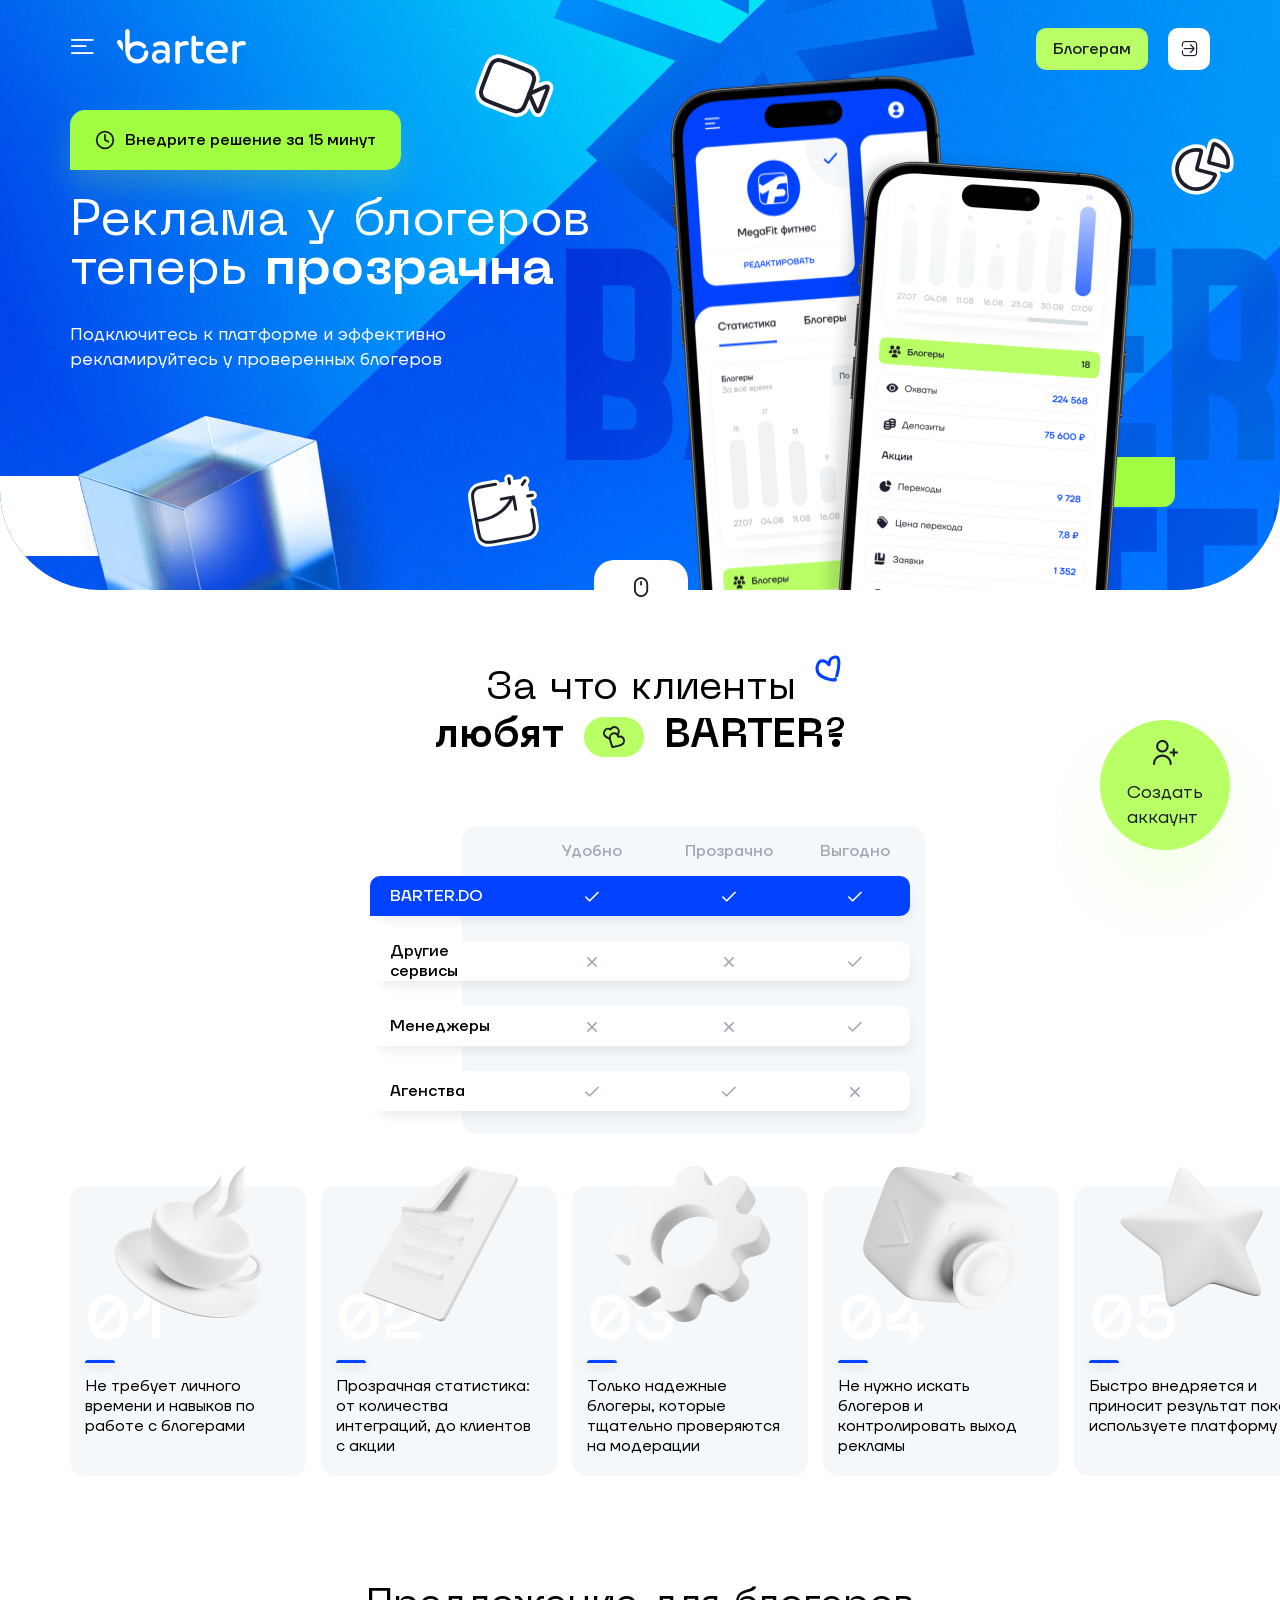
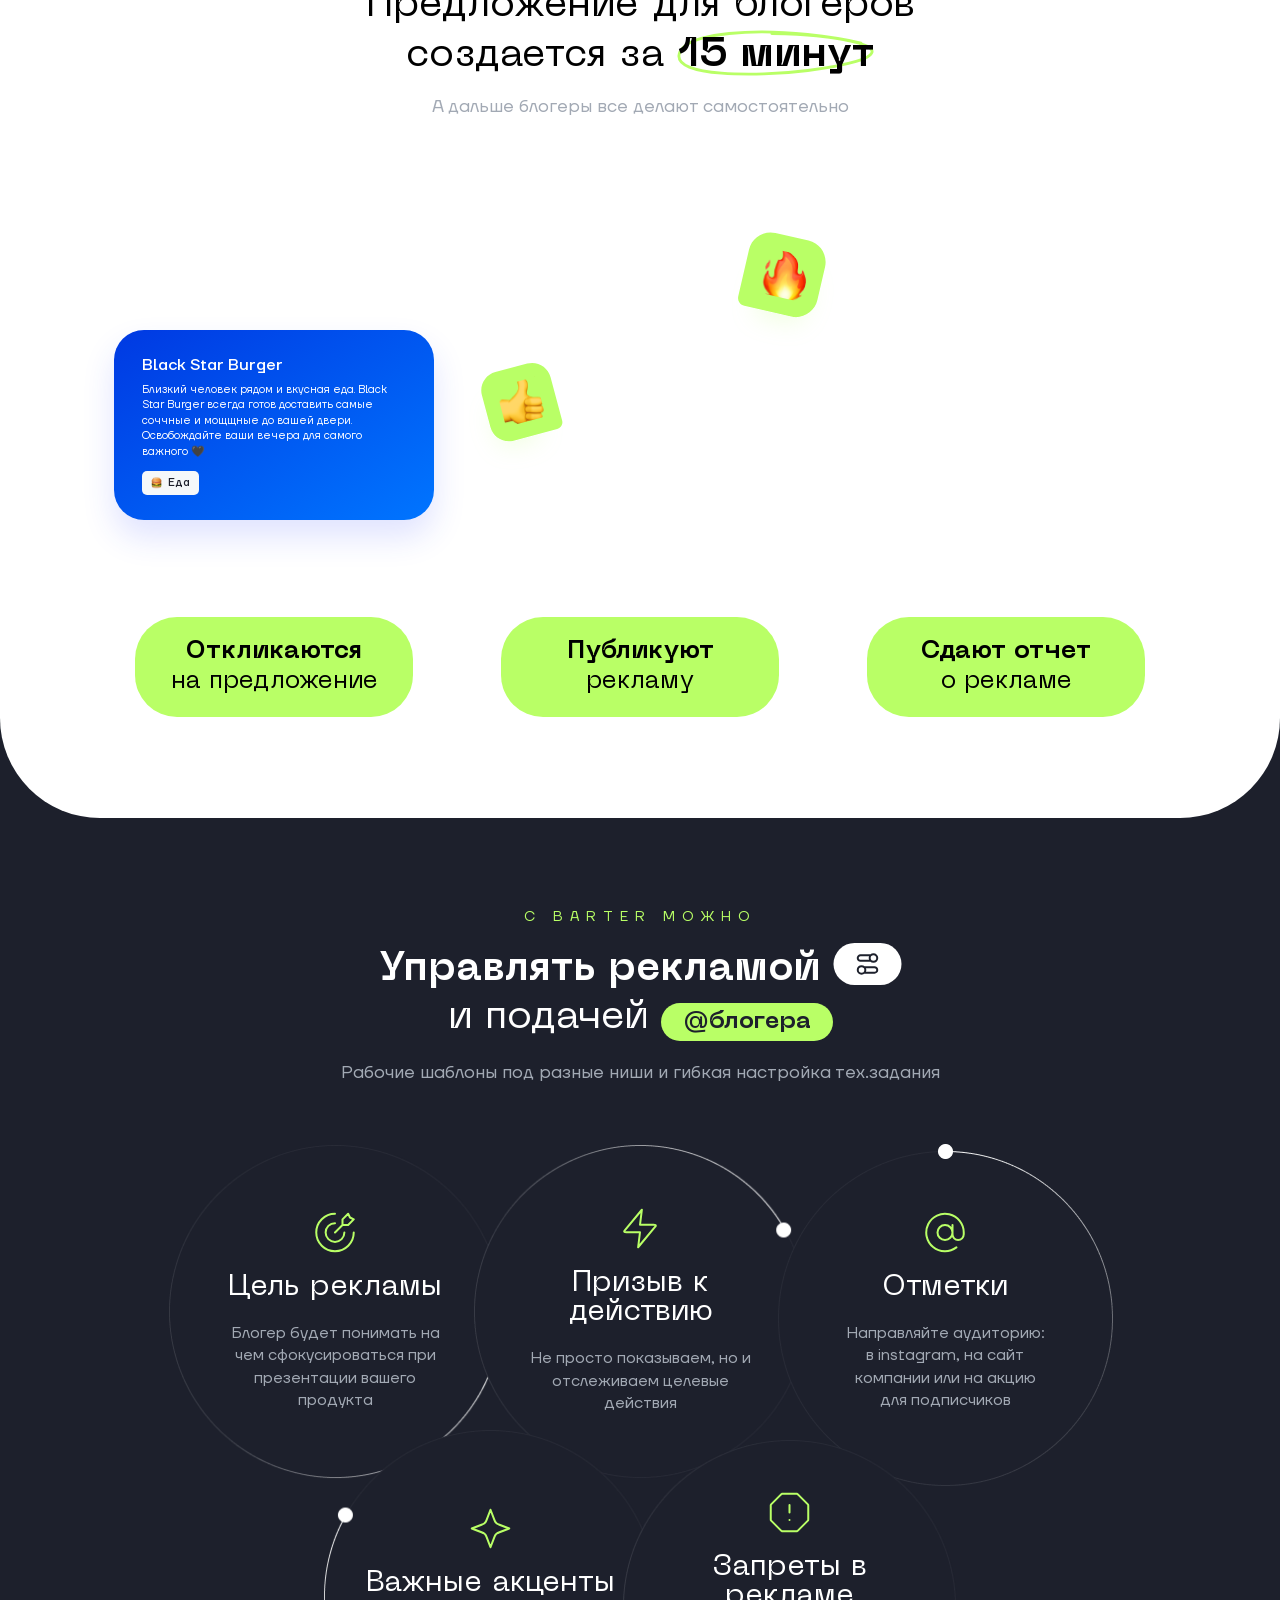
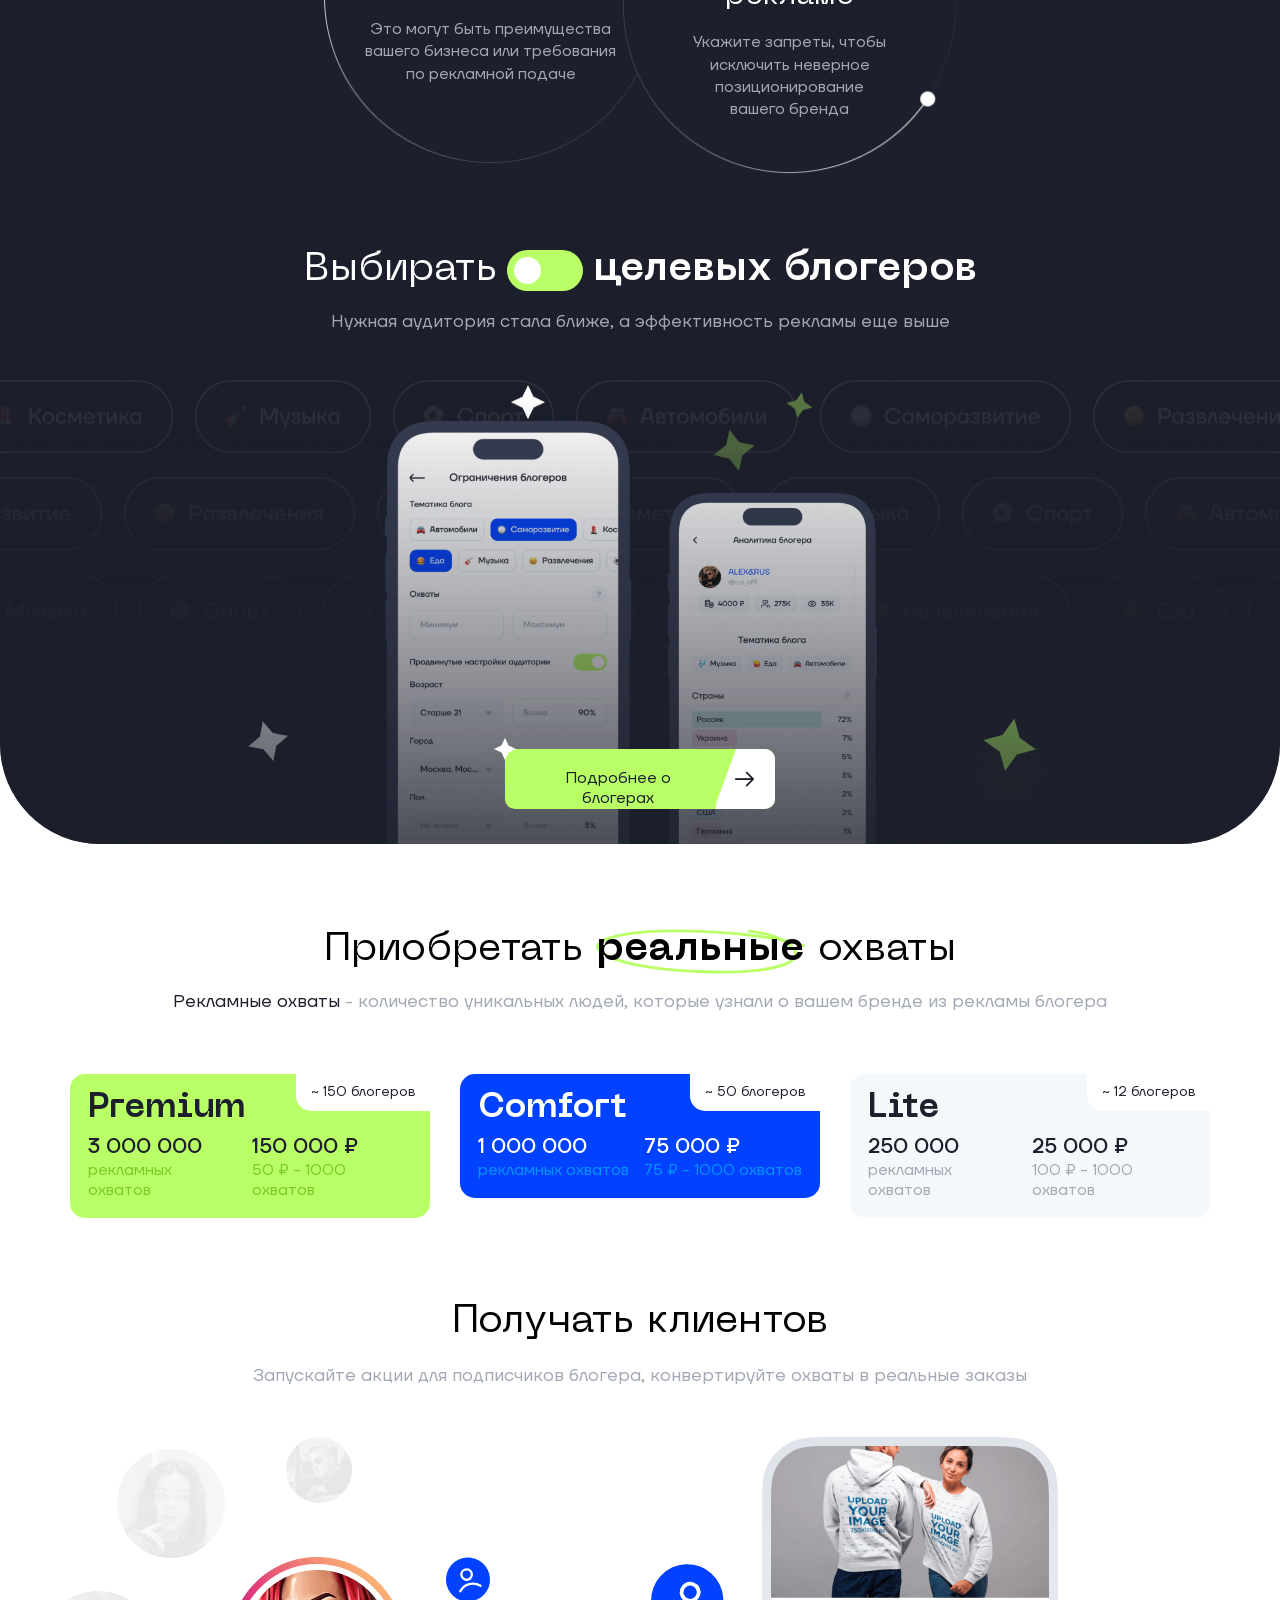
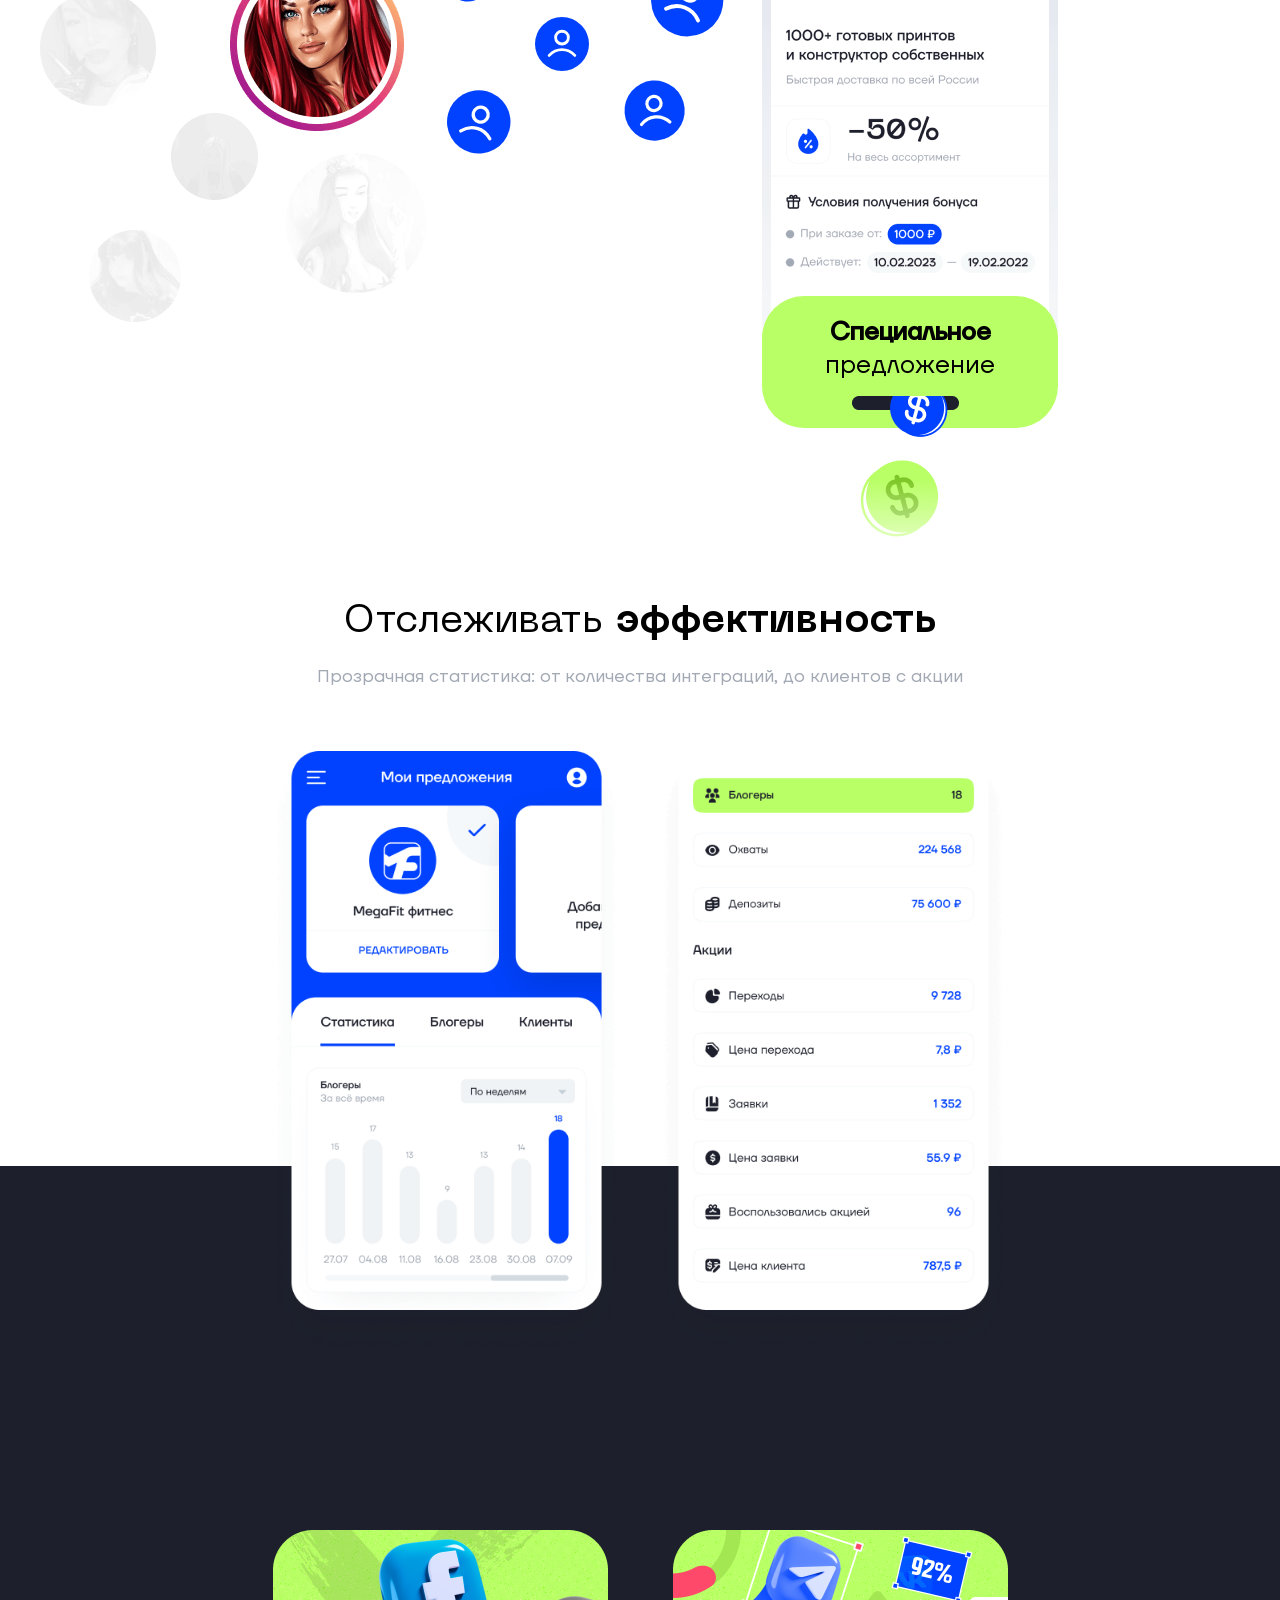
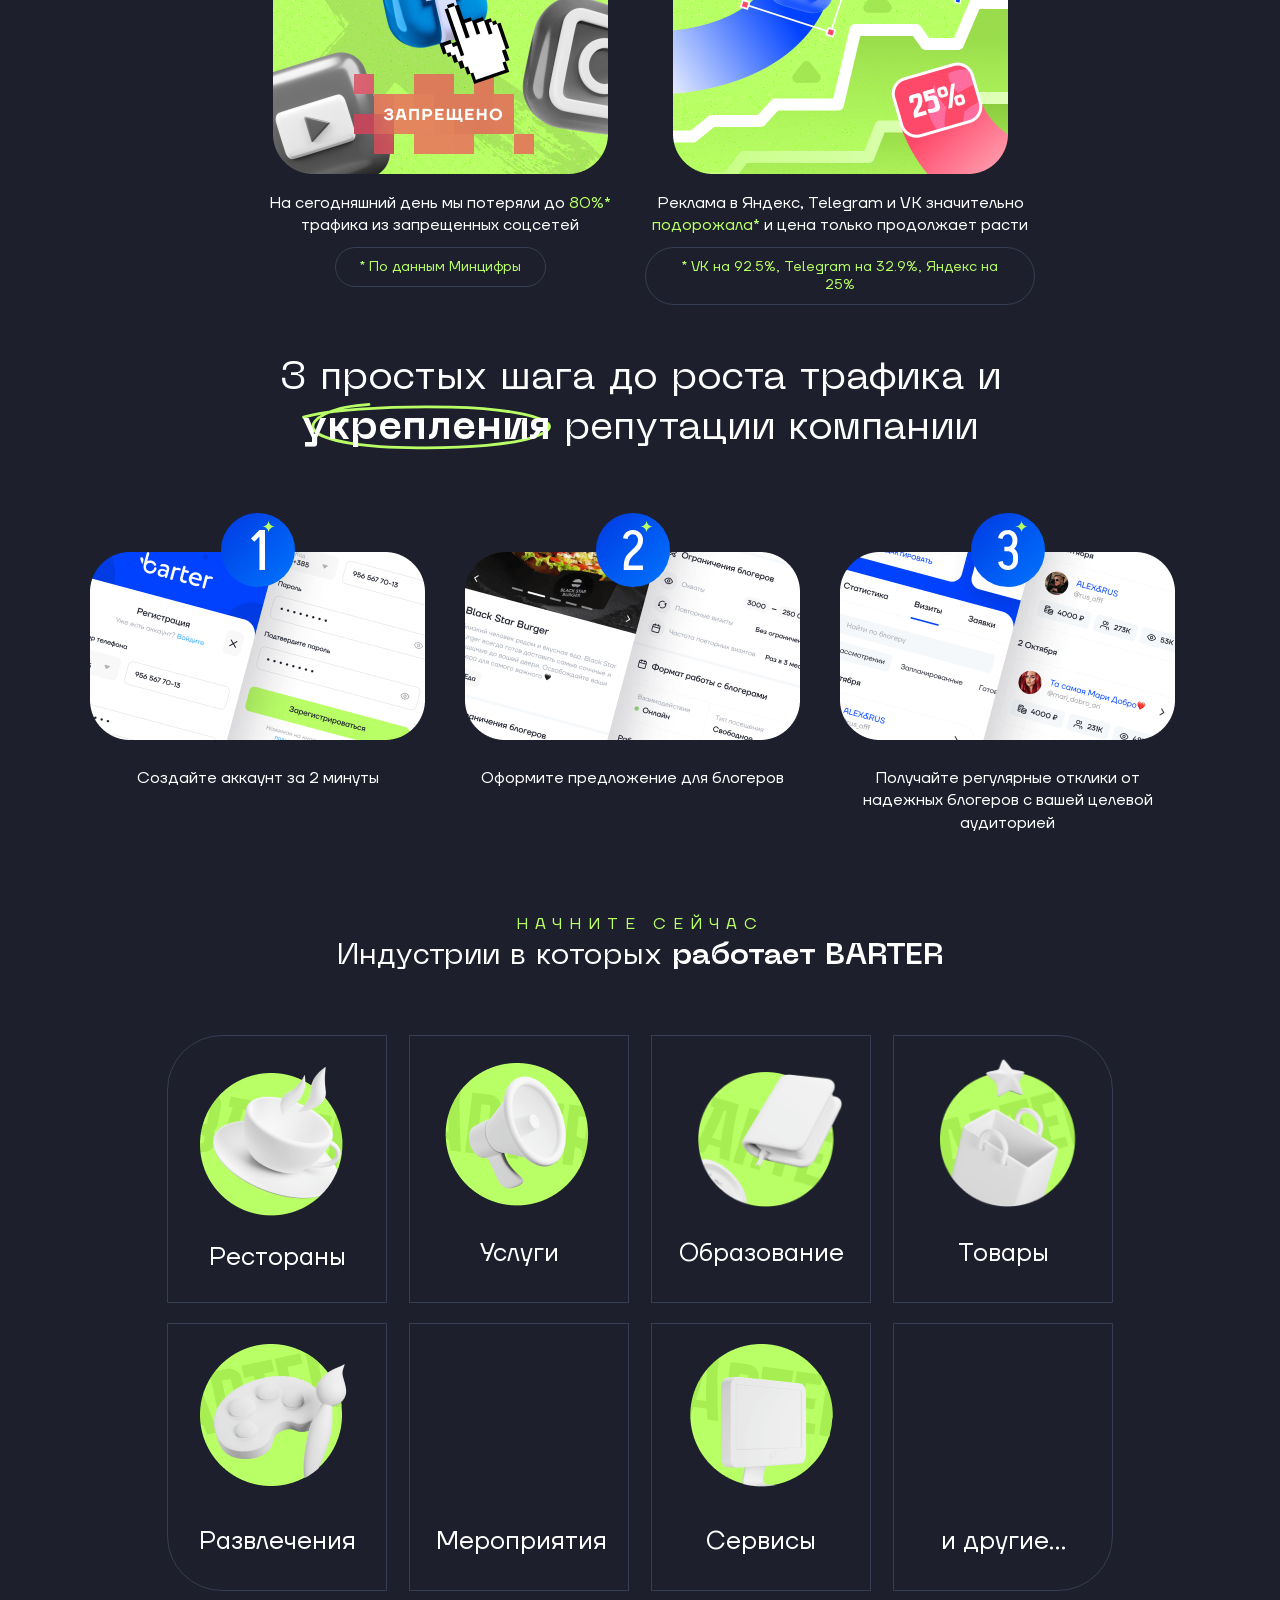
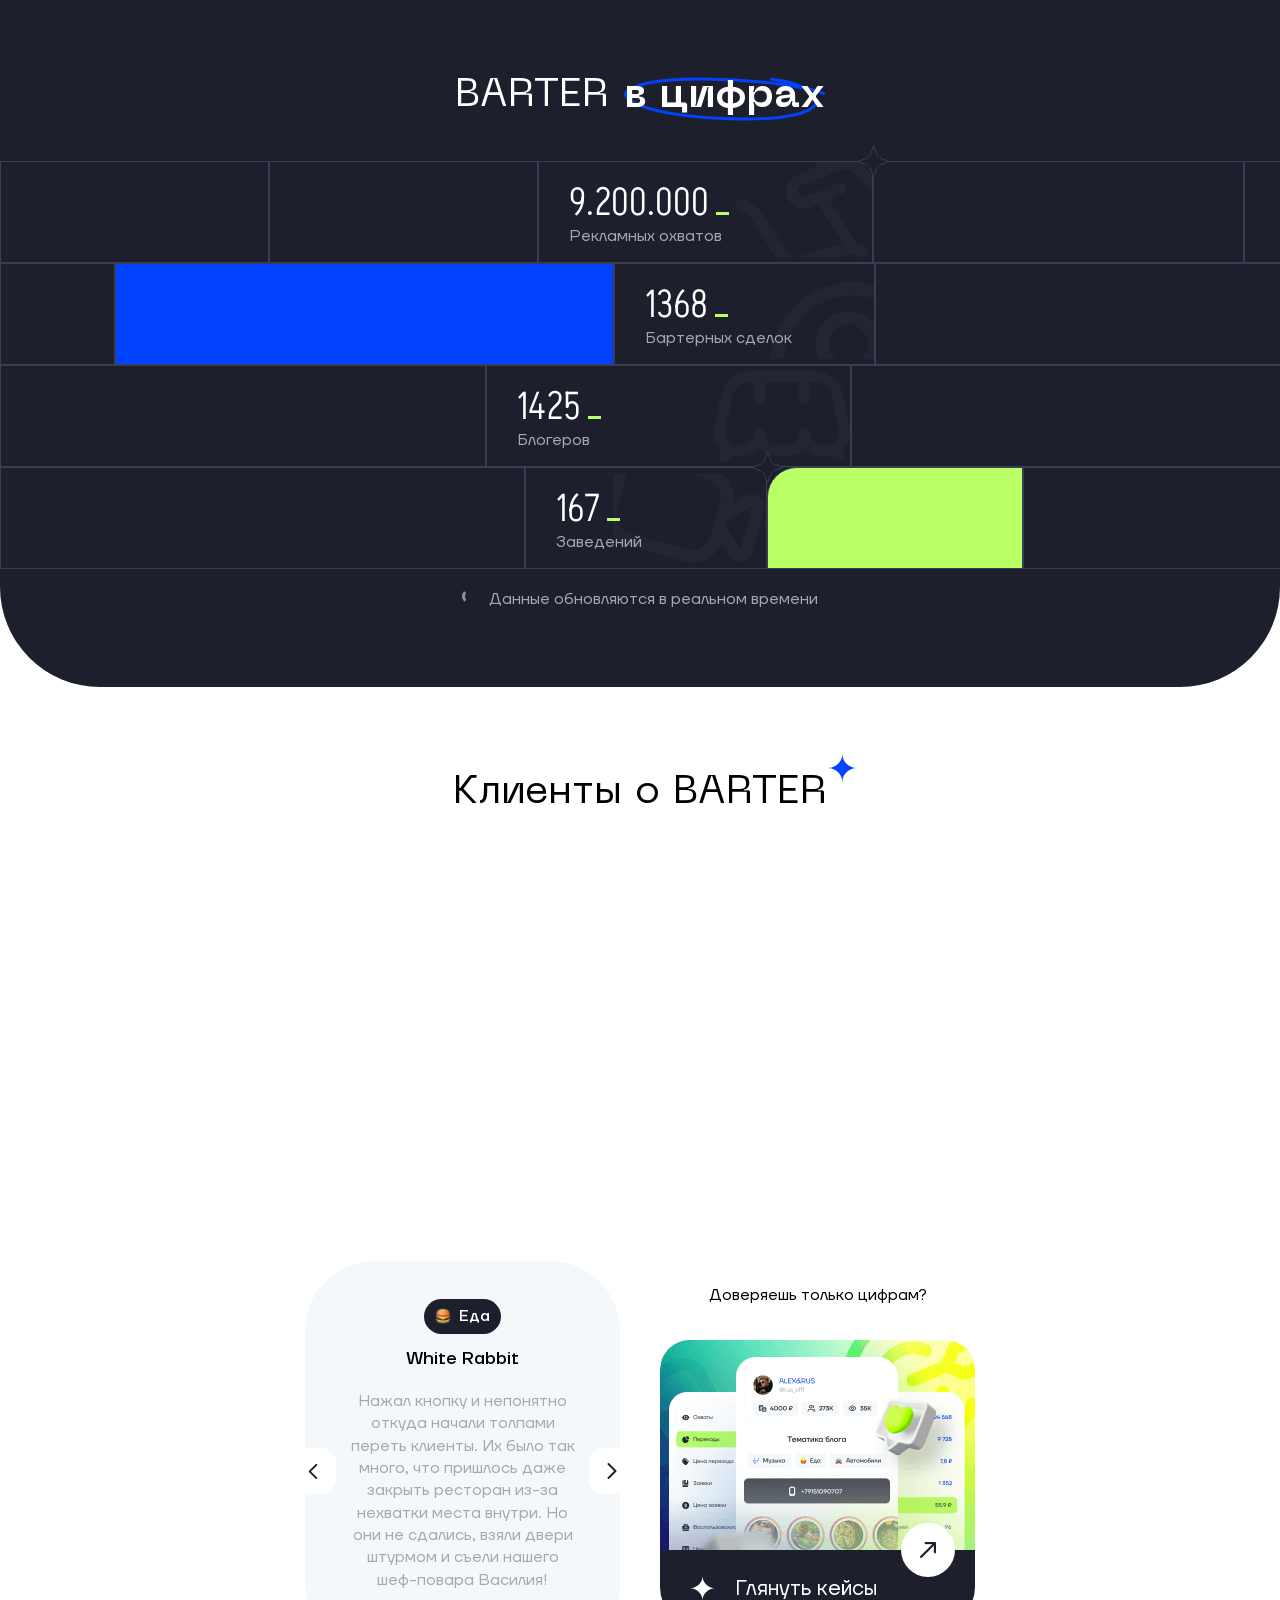
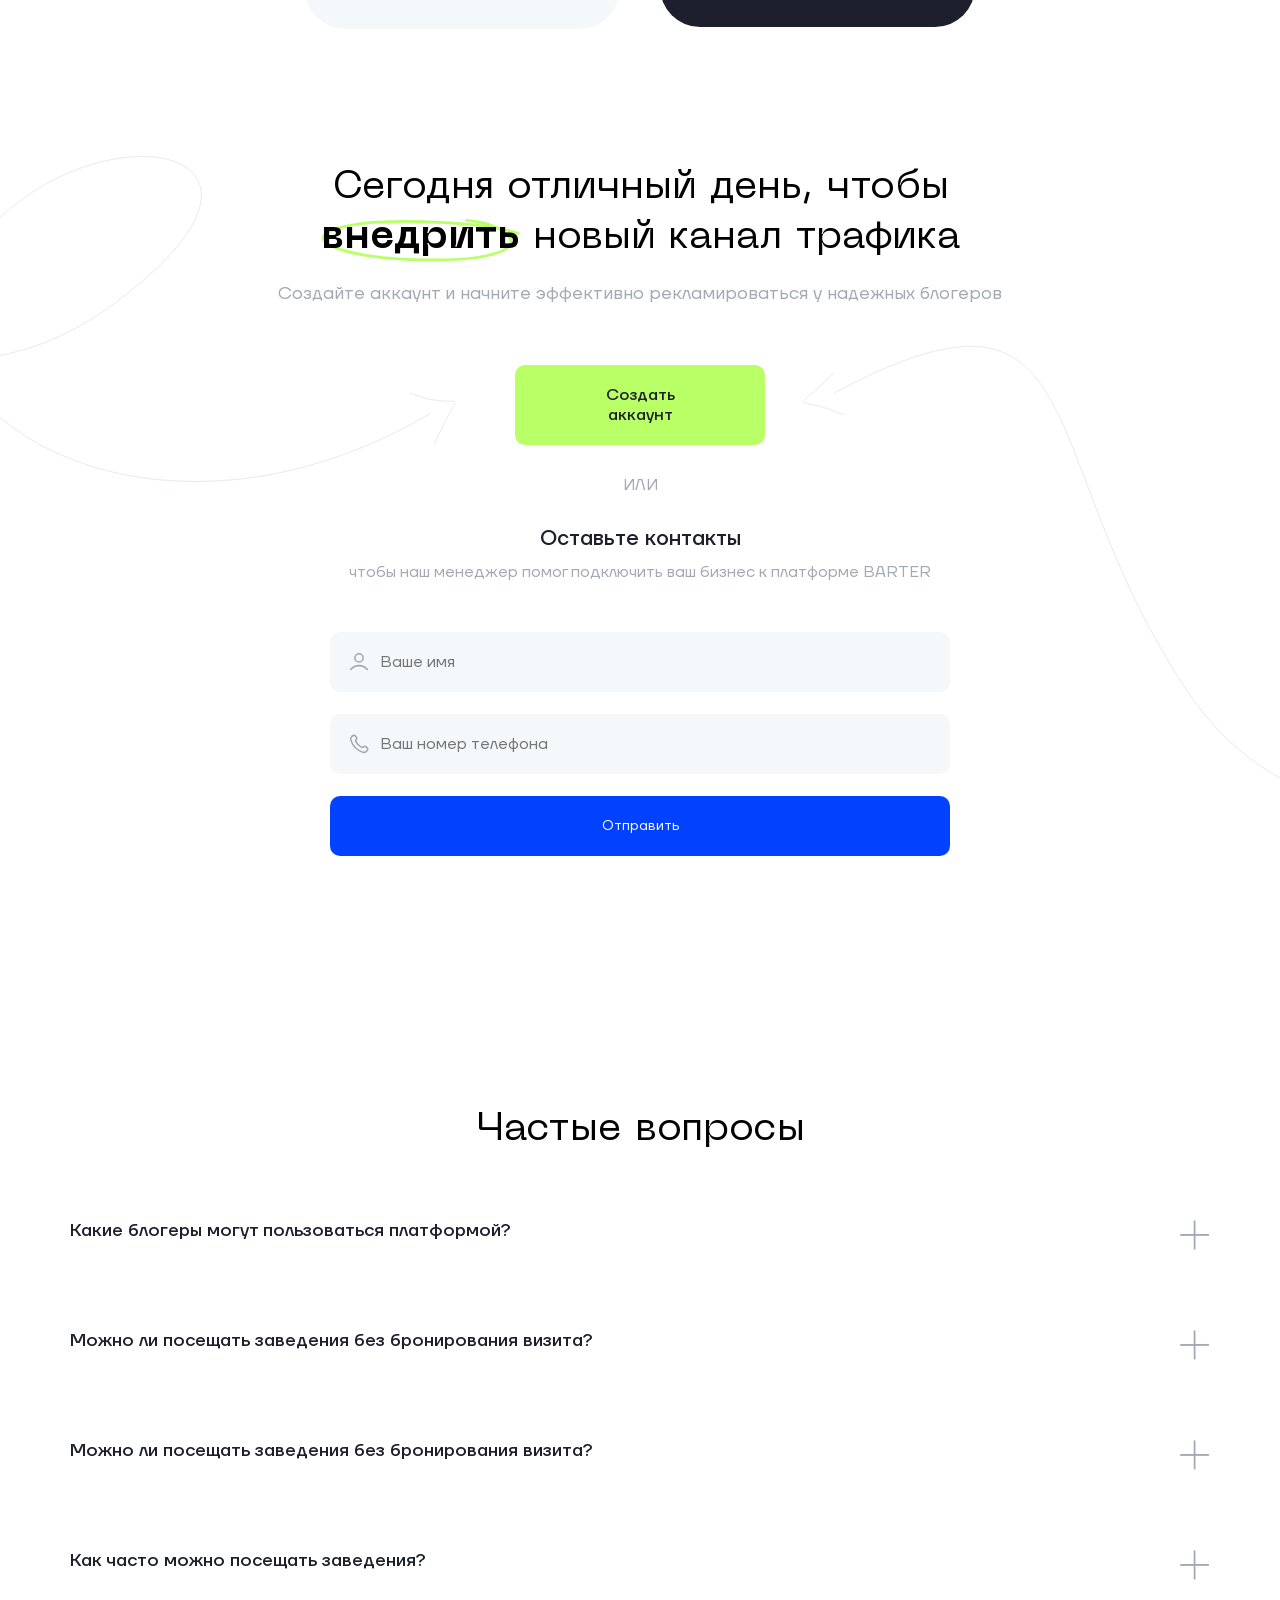
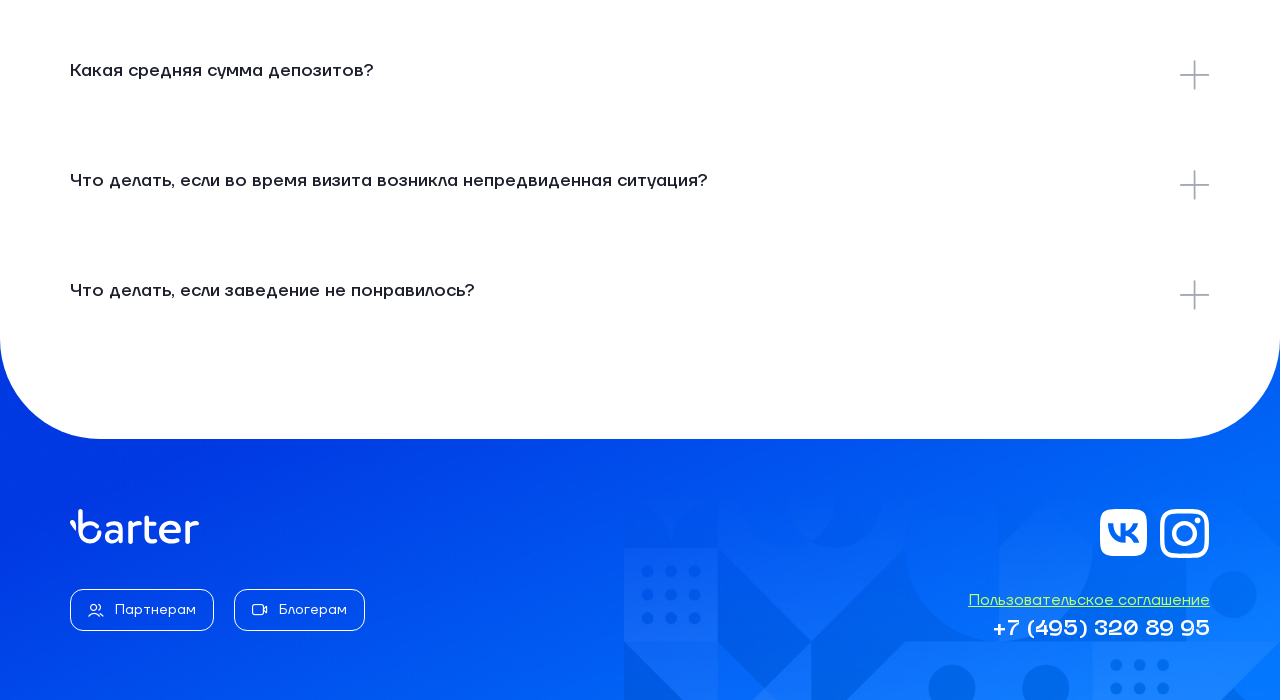
==== app/index.html @ 01171e1c "заменены цвета" ====
<!DOCTYPE html>
<html lang="ru">

<head>
	<meta charset="UTF-8">
	<meta name="viewport" content="width=device-width, initial-scale=1">
	<link rel="icon" href="favicon.svg" type="image/x-icon">
	<title>Barter</title>
	<!-- Icomoon -->
	<link rel="stylesheet" href="libs/icomoon/icomoon.css">
	<!-- Базовые стили CSS -->
	<!-- simplebar -->
	<link rel="stylesheet" rel="preload" href="libs/simplebar/simplebar.css">
	<!-- swiper -->
	<link rel="stylesheet" rel="preload" href="libs/swiper/swiper-bundle.min.css"/>
	<!-- -->
	<link rel="stylesheet" rel="preload" href="css/first.css">
	<link rel="stylesheet" rel="preload" href="css/main.min.css">
	<link rel="stylesheet" rel="preload" href="css/myanims.css">
</head>
<div id="preloader" class="visible">
	<div></div>
</div>
<!-- body -->
<body>
	<section class="main" id="main">
		<div class="container">
			<header class="header">
				<div class="header__left">
					<div class="header__burger">
						<i class="icon-burger"></i>
					</div>
					<a href="#" class="header__logo">
						<img src="img/logo.svg">
					</a>
				</div>
				<div class="header__right">
					<a href="#" class="header__bloggers btn btn1 btn1--type2">
						Блогерам
					</a>
					<a href="#" class="header__enter btn btn1 btn1--type1">
						<i class="icon-enter"></i>
					</a>
				</div>
			</header>
			<div class="main__content">
				<div class="main__stamp leScaleXIn">
					<img src="img/clock-icon.svg">
					Внедрите решение за 15 минут
				</div>
				<h1 class="main__title">
					Реклама у блогеров теперь <br><span>про&shyзрачна</span>
				</h1>
				<div class="main__text">
					Подключитесь к платформе и эффективно рекламируйтесь у проверенных блогеров
				</div>
			</div>
			<div class="main__phones">
				<img src="img/main-phone1.png" class="main__phone1" style="animation-duration: 1s">
				<img src="img/main-phone2.png" class="main__phone2" stlye="animation-duration: 1.4s">
				<div class="main__phones-green"></div>
			</div>
			<div class="main__video-icon">
				<img src="img/main_video_icon.svg">
			</div>
			<div class="main__pac-icon">
				<img src="img/main_pac_icon.svg">
			</div>
			<div class="main__arrow-icon">
				<img src="img/main_arrow_icon.svg">
			</div>
			<div class="main__ice-cube-icon">
				<img src="img/main_ice_cube_icon.png">
			</div>
			<div class="main__ice-cube-icon2">
				<img src="img/main_ice_cube_icon2.png">
			</div>
		</div>
	</section>
	<section class="love" id="love">
		<div class="main__mouse">
			<i class="icon-mouse"></i>
		</div>
		<div class="container">
			<div class="title-wrap love__title-wrap">
				<h2 class="title love__title">
					<img src="img/love_title_icon2.svg" class="love__title-icon2">
					За что клиенты <br><span>любят <img src="img/love_title_icon.svg"> BARTER?</span>
				</h2>
			</div>
			<div class="love__table">
				<div class="love__table-row love__table-row--top">
					<div class="love__table-col">
						
					</div>
					<div class="love__table-col">
						Удобно
					</div>
					<div class="love__table-col">
						Прозрачно
					</div>
					<div class="love__table-col">
						Выгодно
					</div>
				</div>
				<div class="love__table-row love__table-row--first">
					<div class="love__table-col">
						BARTER.DO
					</div>
					<div class="love__table-col">
						<i class="icon-checkmark"></i>
					</div>
					<div class="love__table-col">
						<i class="icon-checkmark"></i>
					</div>
					<div class="love__table-col">
						<i class="icon-checkmark"></i>
					</div>
				</div>
				<div class="love__table-row">
					<div class="love__table-col">
						Другие сервисы
					</div>
					<div class="love__table-col">
						<i class="icon-fat-close"></i>
					</div>
					<div class="love__table-col">
						<i class="icon-fat-close"></i>
					</div>
					<div class="love__table-col">
						<i class="icon-checkmark"></i>
					</div>
				</div>
				<div class="love__table-row">
					<div class="love__table-col">
						Менеджеры
					</div>
					<div class="love__table-col">
						<i class="icon-fat-close"></i>
					</div>
					<div class="love__table-col">
						<i class="icon-fat-close"></i>
					</div>
					<div class="love__table-col">
						<i class="icon-checkmark"></i>
					</div>
				</div>
				<div class="love__table-row">
					<div class="love__table-col">
						Агенства
					</div>
					<div class="love__table-col">
						<i class="icon-checkmark"></i>
					</div>
					<div class="love__table-col">
						<i class="icon-checkmark"></i>
					</div>
					<div class="love__table-col">
						<i class="icon-fat-close"></i>
					</div>
				</div>
			</div>
		</div>
	</section>
	<!-- adv -->
	<div class="adv" id="adv">
		<div class="container">
			<div class="adv__box-wrap">
				<div class="adv__box">
					<div class="adv__item">
						<div class="adv__item-top">
							<div class="adv__item-img">
								<img src="img/adv-img1.png">
							</div>
							<div class="adv__item-stap">
								01
							</div>
						</div>
						<div class="adv__item-bottom">
							<div class="adv__item-bottom-icon"></div>
							<div class="adv__item-text">
								Не требует личного времени и навыков по работе с блогерами
							</div>
						</div>
					</div>
					<div class="adv__item">
						<div class="adv__item-top">
							<div class="adv__item-img">
								<img src="img/adv-img2.png">
							</div>
							<div class="adv__item-stap">
								02
							</div>
						</div>
						<div class="adv__item-bottom">
							<div class="adv__item-bottom-icon"></div>
							<div class="adv__item-text">
								Прозрачная статистика: от количества интеграций, до клиентов с акции
							</div>
						</div>
					</div>
					<div class="adv__item">
						<div class="adv__item-top">
							<div class="adv__item-img">
								<img src="img/adv-img3.png">
							</div>
							<div class="adv__item-stap">
								03
							</div>
						</div>
						<div class="adv__item-bottom">
							<div class="adv__item-bottom-icon"></div>
							<div class="adv__item-text">
								Только надежные блогеры, которые тщательно проверяются на модерации
							</div>
						</div>
					</div>
					<div class="adv__item">
						<div class="adv__item-top">
							<div class="adv__item-img">
								<img src="img/adv-img4.png">
							</div>
							<div class="adv__item-stap">
								04
							</div>
						</div>
						<div class="adv__item-bottom">
							<div class="adv__item-bottom-icon"></div>
							<div class="adv__item-text">
								Не нужно искать блогеров и контролировать выход рекламы
							</div>
						</div>
					</div>
					<div class="adv__item">
						<div class="adv__item-top">
							<div class="adv__item-img">
								<img src="img/adv-img5.png">
							</div>
							<div class="adv__item-stap">
								05
							</div>
						</div>
						<div class="adv__item-bottom">
							<div class="adv__item-bottom-icon"></div>
							<div class="adv__item-text">
								Быстро внедряется и приносит результат пока используете платформу
							</div>
						</div>
					</div>
					<div class="adv__spacer"></div>
				</div>
			</div>
		</div>
	</div>
	<!-- fift -->
	<section class="fift" id="fift">
		<div class="container">
			<div class="title-wrap fift__title-wrap">
				<h2 class="fift__title title leFadeInLeft wow">
					Предложение для блогеров <br> создается за <p><span>15 минут</span><img src="img/fift_title_icon.svg"></p>
				</h2>
			</div>
			<div class="fift__text">
				А дальше блогеры все делают самостоятельно
			</div>
			<div class="fift__box-wrap">
				<div class="fift__box">
					<div class="fift__item wow blurIn">
						<img data-src="img/fift-img1.png" class="lazyload">
						<div class="fift__item-wrapper">
							<div class="fift__item-title">
								Black Star Burger
							</div>
							<div class="fift__item-text">
								Близкий человек рядом и вкусная еда. Black Star Burger всегда готов доставить самые соччные и мощщные до вашей двери. Освобождайте ваши вечера для самого важного 🖤
							</div>
							<div class="fift__item-tag">
								<img src="img/fift_burger_icon.svg">
								Еда
							</div>
						</div>
						<div class="fift__item-content">
							<span>Откликаются</span> на предложение
						</div>
					</div>
					<div class="fift__item wow blurIn">
						<img data-src="img/fift-img2.png" class="lazyload">
						<div class="fift__item-content">
							<span>Публикуют</span> рекламу
						</div>
						<div class="fift__item2-icon1">
							<img src="img/fift_item2_icon1.svg">
						</div>
						<div class="fift__item2-icon2">
							<img src="img/fift_item2_icon2.svg">
						</div>
					</div>
					<div class="fift__item wow blurIn">
						<img data-src="img/fift-img3.png" class="lazyload">
						<img data-src="img/fift-stories-icons.png" class="fift__item-stories lazyload">
						<div class="fift__item-content">
							<span>Сдают отчет</span> о рекламе
						</div>
					</div>
					<div class="fift__spacer"></div>
				</div>
			</div>
		</div>
	</section>
	<!-- can -->
	<div class="can" id="can">
		<div class="container">
			<h3 class="can__subtitle">
				С BARTER МОЖНО
			</h3>
			<div class="can__title-wrap title-wrap">
				<h2 class="can__title title">
					<i class="can__title-first">Управлять рекламой</i> <img src="img/can_title_icon.svg"> <br>и подачей <span class="">@блогера</span>
				</h2>
			</div>
			<div class="can__top-text">
				Рабочие шаблоны под разные ниши и гибкая настройка тех.задания
			</div>
			<div class="can__box">
				<div class="can__item">
					<div class="can__item-icon">
						<img src="img/can-icon1.svg">
					</div>
					<div class="can__item-name">
						Цель рекламы
					</div>
					<div class="can__item-text">
						Блогер будет понимать на <br>чем сфокусироваться при <br>презентации вашего <br>продукта
					</div>
					<div class="can__item-circle can__item-circle1">
						<img data-src="img/can-circle1.png" class="lazyload">
					</div>
				</div>
				<div class="can__item">
					<div class="can__item-icon">
						<img src="img/can-icon2.svg">
					</div>
					<div class="can__item-name">
						Призыв к действию
					</div>
					<div class="can__item-text">
						Не просто показываем, но и <br>отслеживаем целевые <br>действия
					</div>
					<div class="can__item-circle can__item-circle2">
						<img data-src="img/can-circle2.png" class="lazyload">
					</div>
				</div>
				<div class="can__item">
					<div class="can__item-icon">
						<img src="img/can-icon3.svg">
					</div>
					<div class="can__item-name">
						Отметки
					</div>
					<div class="can__item-text">
						Направляйте аудиторию: <br>в instagram, на сайт <br>компании или на акцию <br>для подписчиков
					</div>
					<div class="can__item-circle can__item-circle3">
						<img data-src="img/can-circle3.png" class="lazyload">
					</div>
				</div>
				<div class="can__item">
					<div class="can__item-icon">
						<img src="img/can-icon4.svg">
					</div>
					<div class="can__item-name">
						Важные акценты
					</div>
					<div class="can__item-text">
						Это могут быть преимущества <br>вашего бизнеса или требования <br>по рекламной подаче
					</div>
					<div class="can__item-circle can__item-circle4">
						<img data-src="img/can-circle4.png" class="lazyload">
					</div>
				</div>
				<div class="can__item">
					<div class="can__item-icon">
						<img src="img/can-icon5.svg">
					</div>
					<div class="can__item-name">
						Запреты в рекламе
					</div>
					<div class="can__item-text">
						Укажите запреты, чтобы <br>исключить неверное <br>позиционирование <br>вашего бренда
					</div>
					<div class="can__item-circle can__item-circle5">
						<img data-src="img/can-circle5.png" class="lazyload">
					</div>
				</div>
			</div>
		</div>
	</div>
	<!-- choise -->
	<div class="choise" id="choise">
		<div class="choise__mask">
			<img src="img/choise-mask.png">
		</div>
		<div class="container">
			<div class="choise__title-wrap title-wrap">
				<h2 class="title choise__title">
					Выбирать
					<div class="choise__title-tmblr wow">
						<span class="wow"></span>
					</div>
					<span>целевых блогеров</span>
				</h2>
			</div>
			<div class="choise__text">
				Нужная аудитория стала ближе, а эффективность рекламы еще выше
			</div>
			<div class="choise__phones">
				<img data-src="img/choise-phone1.png" class="moveFromBottom wow lazyload">
				<img data-src="img/choise-phone2.png" class="moveFromBottom wow lazyload">
			</div>
			<div class="choise__btn-wrap">
				<a href="#" class="choise__btn btn btn1 btn1--type5" data-modal="modal-one">
					<img src="img/star-btn-icon.svg" class="btn1--type5__star">
					<span>Подробнее о блогерах</span>
					<i class="icon-right-arrow"></i>
				</a>
			</div>
		</div>
	</div>
	<!-- cover -->
	<div class="cover" id="choise">
		<div class="container">
			<div class="title-wrap cover__title-wrap">
				<h2 class="cover__title title">
					Приобретать <p><img src="img/cover_icon.svg"><span>реальные</span></p> охваты
				</h2>
			</div>
			<div class="cover__subtitle">
				<span>Рекламные охваты</span> - количество уникальных людей, которые узнали о вашем бренде из рекламы блогера
			</div>
			<div class="cover__box">
				<div class="cover__item cover__item--1 wow">
					<div class="cover__item-add">
						~ 150 блогеров
					</div>
					<div class="cover__item-title">
						Premium
					</div>
					<div class="cover__item-row">
						<div class="cover__item-col">
							<span>
								3 000 000
							</span>
							<p>
								рекламных охватов
							</p>
						</div>
						<div class="cover__item-col">
							<span>
								150 000 ₽
							</span>
							<p>
								50 ₽ - 1000 охватов
							</p>
						</div>
					</div>
				</div>
				<div class="cover__item cover__item--2 wow">
					<div class="cover__item-add">
						~ 50 блогеров
					</div>
					<div class="cover__item-title">
						Comfort
					</div>
					<div class="cover__item-row">
						<div class="cover__item-col">
							<span>
								1 000 000
							</span>
							<p>
								рекламных охватов
							</p>
						</div>
						<div class="cover__item-col">
							<span>
								75 000 ₽
							</span>
							<p>
								75 ₽ - 1000 охватов
							</p>
						</div>
					</div>
				</div>
				<div class="cover__item cover__item--3 wow">
					<div class="cover__item-add">
						~ 12 блогеров
					</div>
					<div class="cover__item-title">
						Lite
					</div>
					<div class="cover__item-row">
						<div class="cover__item-col">
							<span>
								250 000
							</span>
							<p>
								рекламных охватов
							</p>
						</div>
						<div class="cover__item-col">
							<span>
								25 000 ₽
							</span>
							<p>
								100 ₽ - 1000 охватов
							</p>
						</div>
					</div>
				</div>
			</div>
		</div>
	</div>
	<!-- get -->
	<div class="get" id="get">
		<div class="container">
			<div class="title-wrap get__title-wrap">
				<h2 class="get__title title wow leFadeInBottom">
					Получать клиентов
				</h2>
			</div>
			<div class="get__text wow leFadeInBottom">
				Запускайте акции для подписчиков блогера, конвертируйте охваты в реальные заказы
			</div>
			<div class="get__wrapper">
				<div class="get__left">
					<div class="get__girl">
						<img src="img/get-girl-icon.png">
					</div>
					<div class="get__shadows">
						<img data-src="img/get-shadows-icons.png" class="gsi1 lazyload">
						<img data-src="img/get-shadows-icons1-5.png" class="gsi1-5 lazyload">
						<img data-src="img/get-shadows-icons2.png" class="gsi2 lazyload">
					</div>
					<div class="get__blues">
						<img data-src="img/get-blues-icons.svg" class="lazyload">
					</div>
				</div>
				<div class="get__right wow">
					<div class="get__item">
						<div class="get__item-img">
							<img data-src="img/get-img.png" class="lazyload">
						</div>
						<div class="get__item-content">
							<span>Специальное</span> предложение
							<img data-src="img/get_coins_icon.png" class="lazyload">
						</div>
					</div>
				</div>
			</div>
		</div>
	</div>
	<!-- track -->
	<div class="track" id="track">
		<div class="container">
			<div class="track__title-wrap title-wrap">
				<h2 class="track__title title wow leFadeInBottom">
					Отслеживать <span>эффективность</span>
				</h2>
			</div>
			<div class="track__text wow leFadeInBottom">
				Прозрачная статистика: от количества интеграций, до клиентов с акции
			</div>
			<div class="track__img">
				<img data-src="img/track-phone1.png" class="tp1 leFadeInLeft wow lazyload">
				<img data-src="img/track-phone2.png" class="tp2 leFadeInRight wow lazyload">
				<img data-src="img/track-img2.png" class="ti2 lazyload">
			</div>
		</div>
	</div>
	<!-- hard -->
	<div class="hard" id="hard">
		<div class="container">
			<div class="hard__title-wrap title-wrap">
				<h2 class="hard__title title wow leFadeInBottom">
					Привлекать клиентов в 2022 году стало <br>гораздо <p><img src="img/hard_title_icon.svg"><span>сложнее</span></p>, чем раньше
				</h2>
			</div>
			<div class="hard__box">
				<div class="hard__item moveFromLeft wow">
					<div class="hard__item-img">
						<img data-src="img/hard-img1.png" class="lazyload">
					</div>
					<div class="hard__item-text">
						На сегодняшний день мы потеряли до <span>80%*</span> трафика из запрещенных соцсетей
					</div>
					<div class="hard__item-btn">
						* По данным Минцифры
					</div>
				</div>
				<div class="hard__item moveFromRight wow">
					<div class="hard__item-img">
						<img data-src="img/hard-img2.png" class="lazyload">
					</div>
					<div class="hard__item-text">
						Реклама в Яндекс, Telegram и VK значительно <span>подорожала*</span> и цена только продолжает расти
					</div>
					<div class="hard__item-btn btn">
						* VK на 92.5%,  Telegram на 32.9%, Яндекс на 25%
					</div>
				</div>
			</div>
		</div>
	</div>
	<!-- steps -->
	<div class="steps" id="steps">
		<div class="container">
			<div class="steps__title-wrap title-wrap">
				<h2 class="stems__title title wow leFadeInBottom">
					3 простых шага до роста трафика и <br><p><img src="img/steps_title_icon.svg"><span>укрепления</span></p> репутации компании
				</h2>
			</div>
			<div class="steps__box-wrap">
				<div class="steps__box">
					<div class="steps__item">
						<div class="step__item-count wow zoomIn">
							<span>
								<img src="img/1-icon.svg">
								<img src="img/step_count_icon.svg" class="step__item-star">
							</span>
						</div>
						<div class="steps__item-img">
							<img data-src="img/steps-img1.png" class="lazyload">
						</div>
						<div class="steps__item-name">
							Создайте аккаунт за 2 минуты
						</div>
					</div>
					<div class="steps__item">
						<div class="step__item-count wow zoomIn">
							<span>
								<img src="img/2-icon.svg">
								<img src="img/step_count_icon.svg" class="step__item-star">
							</span>
						</div>
						<div class="steps__item-img">
							<img data-src="img/steps-img2.png" class="lazyload">
						</div>
						<div class="steps__item-name">
							Оформите предложение для блогеров
						</div>
					</div>
					<div class="steps__item">
						<div class="step__item-count wow zoomIn">
							<span>
								<img src="img/3-icon.svg">
								<img src="img/step_count_icon.svg" class="step__item-star">
							</span>
						</div>
						<div class="steps__item-img">
							<img data-src="img/steps-img3.png" class="lazyload">
						</div>
						<div class="steps__item-name">
							Получайте регулярные отклики от надежных блогеров с вашей целевой аудиторией
						</div>
					</div>
					<div class="steps__spacer">
						ㅤ
					</div>
				</div>
			</div>
		</div>
	</div>
	<!-- start -->
	<div class="start" id="start">
		<div class="container">
			<div class="start__subtitle">
				НАЧНИТЕ СЕЙЧАС
			</div>
			<div class="start__title-wrap title-wrap">
				<h2 class="start__title title wow leFadeInBottom">
					Индустрии в которых <span>работает BARTER</span>
				</h2>
			</div>
			<div class="start__box">
				<div class="start__item wow leFadeIn">
					<div class="start__item-icon">
						<img data-src="img/start-img1.png" class="lazyload">
					</div>
					<div class="start__item-name">
						Рестораны
					</div>
				</div>
				<div class="start__item wow leFadeIn">
					<div class="start__item-icon">
						<img data-src="img/start-img2.png" class="lazyload">
					</div>
					<div class="start__item-name">
						Услуги
					</div>
				</div>
				<div class="start__item wow leFadeIn">
					<div class="start__item-icon">
						<img data-src="img/start-img3.png" class="lazyload">
					</div>
					<div class="start__item-name">
						Образование
					</div>
				</div>
				<div class="start__item wow leFadeIn">
					<div class="start__item-icon">
						<img data-src="img/start-img4.png" class="lazyload">
					</div>
					<div class="start__item-name">
						Товары
					</div>
				</div>
				<div class="start__item wow leFadeIn">
					<div class="start__item-icon">
						<img data-src="img/start-img5.png" class="lazyload">
					</div>
					<div class="start__item-name">
						Развлечения
					</div>
				</div>
				<div class="start__item wow leFadeIn">
					<div class="start__item-icon">
						<img datasrc="img/start-img6.png" class="lazyload">
					</div>
					<div class="start__item-name">
						Мероприятия
					</div>
				</div>
				<div class="start__item wow leFadeIn">
					<div class="start__item-icon">
						<img data-src="img/start-img7.png" class="lazyload">
					</div>
					<div class="start__item-name">
						Сервисы
					</div>
				</div>
				<div class="start__item wow leFadeIn">
					<div class="start__item-icon">
						<img datasrc="img/start-img8.png" class="lazyload">
					</div>
					<div class="start__item-name">
						и другие...
					</div>
				</div>
			</div>
		</div>
	</div>
	<!-- numbers -->
	<div class="numbers" id="numbers">
		<div class="numbers__title-wrap title-wrap">
			<h2 class="numbers__title title">
				BARTER <p><span>в цифрах</span><img src="img/number_title_icon.svg" class="wow flipX"></p>
			</h2>
		</div>
		<div class="numbers__row numbers__row1">
			<div class="numbers__row-col">
				
			</div>
			<div class="numbers__row-col">

			</div>
			<div class="numbers__row-col numbers__row-content">
				<div class="numbers__count wow moveFromLeft">
					9.200.000
				</div>
				<div class="numbers__text wow moveFromLeft">
					Рекламных охватов
				</div>
				<div class="numbers__icon">
					<img src="img/numbers-icon1.svg">
				</div>
			</div>
			<div class="numbers__row-col">
				<div class="numbers__row-star">
					<img src="img/numbers-star-icon.svg">
				</div>
			</div>
			<div class="numbers__row-col">

			</div>
		</div>
		<div class="numbers__row numbers__row2">
			<div class="numbers__row-col">
				
			</div>
			<div class="numbers__row-col">

			</div>
			<div class="numbers__row-col numbers__row-content">
				<div class="numbers__count wow moveFromRight">
					1368
				</div>
				<div class="numbers__text wow moveFromRight">
					Бартерных сделок
				</div>
				<div class="numbers__icon">
					<img src="img/numbers-icon2.svg">
				</div>
			</div>
			<div class="numbers__row-col">

			</div>
		</div>
		<div class="numbers__row numbers__row3">
			<div class="numbers__row-col">
				
			</div>
			<div class="numbers__row-col numbers__row-content">
				<div class="numbers__count wow moveFromLeft">
					1425
				</div>
				<div class="numbers__text wow moveFromLeft">
					Блогеров
				</div>
				<div class="numbers__icon">
					<img src="img/numbers-icon3.svg">
				</div>
			</div>
			<div class="numbers__row-col">

			</div>
		</div>
		<div class="numbers__row numbers__row4">
			<div class="numbers__row-col">
				
			</div>
			<div class="numbers__row-col numbers__row-content">
				<div class="numbers__count wow moveFromRight">
					167
				</div>
				<div class="numbers__text wow moveFromRight">
					Заведений
				</div>
				<div class="numbers__icon">
					<img src="img/numbers-icon4.svg">
				</div>
			</div>
			<div class="numbers__row-col">
				<div class="numbers__row-star">
					<img src="img/numbers-star-icon.svg">
				</div>
			</div>
			<div class="numbers__row-col">

			</div>
		</div>
		<div class="numbers__bottom">
			<div class="one"></div>
			Данные обновляются в реальном времени
		</div>
	</div>
	<!-- comments -->
	<div class="comments" id="comments">
		<div class="container">
			<div class="comments__title-wrap title-wrap">
				<h2 class="comments__title title">
					Клиенты о BARTER
					<img src="img/comments_star_icon.svg">
				</h2>
			</div>
			<div class="comments__img">
				<img data-src="img/comments-top-img.png" class="wow leFadeIn lazyload">
			</div>
			<div class="comments__layout">
				<div class="comments__left">
					<div class="comments__slider swiper">
						<div class="comments__wrapper swiper-wrapper">
							<div class="comments__slide swiper-slide">
								<div class="comments__cat">
									<img src="img/comments-icon.svg">
									<span>Еда</span>
								</div>
								<div class="comments__name">
									White Rabbit
								</div>
								<div class="comments__text">
									Нажал кнопку и непонятно откуда начали толпами переть клиенты. Их было так много, что пришлось даже закрыть ресторан из-за нехватки места внутри. Но они не сдались, взяли двери штурмом и съели нашего шеф-повара Василия!
								</div>
							</div>
							<div class="comments__slide swiper-slide">
								<div class="comments__cat">
									<img src="img/comments-icon.svg">
									<span>Еда2</span>
								</div>
								<div class="comments__name">
									White Rabbit
								</div>
								<div class="comments__text">
									Нажал кнопку и непонятно откуда начали толпами переть клиенты. Их было так много, что пришлось даже закрыть ресторан из-за нехватки места внутри. Но они не сдались, взяли двери штурмом и съели нашего шеф-повара Василия!
								</div>
							</div>
							<div class="comments__slide swiper-slide">
								<div class="comments__cat">
									<img src="img/comments-icon.svg">
									<span>Еда3</span>
								</div>
								<div class="comments__name">
									White Rabbit
								</div>
								<div class="comments__text">
									Нажал кнопку и непонятно откуда начали толпами переть клиенты. Их было так много, что пришлось даже закрыть ресторан из-за нехватки места внутри. Но они не сдались, взяли двери штурмом и съели нашего шеф-повара Василия!
								</div>
							</div>
						</div>
					</div>
					<div class="comments__arrows">
						<div class="swiper-button-next">
							<i class="icon-right-ungle"></i>
						</div>
						<div class="swiper-button-prev">
							<i class="icon-left-ungle"></i>
						</div>
					</div>
				</div>
				<div class="comments__right">
					<div class="comments__right-title">
						Доверяешь только цифрам?
					</div>
					<div class="comments__cases lePushReleaseFrom" data-modal="modal-two">
						<div class="comments__cases-img">
							
						</div>
						<div class="comments__cases-content">
							<img src="img/comments-star-icon.svg">
							<span>
								Глянуть кейсы
							</span>
							<div class="comments__cases-arrow">
								<i class="icon-tr-arrow"></i>
							</div>
						</div>
					</div>
				</div>
			</div>
		</div>
	</div>
	<!-- today -->
	<div class="today" id="today">
		<div class="container">
			<div class="today__title-wrap title-wrap">
				<h2 class="today__title title">
					Сегодня отличный день, чтобы <br><p><span>внедрить</span><img src="img/today_title_icon.svg"></p> новый канал трафика
				</h2>
			</div>
			<div class="today__text">
				Создайте аккаунт и начните эффективно рекламироваться у надежных блогеров
			</div>
			<div class="today__create">
				<a href="#" class="today__create-btn btn btn1 btn1--type2">
					Создать аккаунт
				</a>
				<div class="today__arrow-1">
					<img src="img/today-arrow-1.svg">
				</div>
				<div class="today__arrow-2">
					<img src="img/today-arrow-2.svg">
				</div>
			</div>
			<div class="today__or">
				ИЛИ
			</div>
			<div class="today__form">
				<div class="today__form-title">
					Оставьте контакты
				</div>
				<div class="today__form-text">
					чтобы наш менеджер помог подключить ваш бизнес к платформе BARTER
				</div>
				<form class="today__form-object">
					<input type="text" class="today__input input input--size2 input--name" placeholder="Ваше имя">
					<input type="text" class="today__input input input--size2 input--phone" placeholder="Ваш номер телефона">
					<button class="btn btn btn1 btn1--type4">Отправить</button>
				</form>
			</div>
		</div>
	</div>
	<!-- qa  -->
	<section class="qa" id="qa">
		<div class="container">
			<div class="qa__title-wrap title-wrap">
				<h2 class="qa__title title">
					Частые вопросы
				</h2>
			</div>
			<div class="qa__box">
				<div class="qa__item">
					<div class="qa__item-row">
						<div class="qa__item-title">
							Какие блогеры могут пользоваться платформой?
						</div>
						<div class="qa__item-status">
							<i class="icon-plus qis1"></i>
						</div>
					</div>
					<div class="qa__item-content">
						<p>От 5 до 20 минут, чтобы настроить карточку заведения, после чего блогеры всё сделают сами</p>
						<p>Если ваше заведение работает с блогерами только по предварительному бронированию, тогда еще нужно подтверждать бронирование от блогеров, уведомления о которых приходит в Телеграм-бот</p>
						<p>А дальше по желанию можете наблюдать за результатами в разделе статистики</p>
					</div>
				</div>
				<div class="qa__item">
					<div class="qa__item-row">
						<div class="qa__item-title">
							Можно ли посещать заведения без бронирования визита?
						</div>
						<div class="qa__item-status">
							<i class="icon-plus qis1"></i>
						</div>
					</div>
					<div class="qa__item-content">
						<p>От 5 до 20 минут, чтобы настроить карточку заведения, после чего блогеры всё сделают сами</p>
						<p>Если ваше заведение работает с блогерами только по предварительному бронированию, тогда еще нужно подтверждать бронирование от блогеров, уведомления о которых приходит в Телеграм-бот</p>
						<p>А дальше по желанию можете наблюдать за результатами в разделе статистики</p>
					</div>
				</div>
				<div class="qa__item">
					<div class="qa__item-row">
						<div class="qa__item-title">
							Можно ли посещать заведения без бронирования визита?
						</div>
						<div class="qa__item-status">
							<i class="icon-plus qis1"></i>
						</div>
					</div>
					<div class="qa__item-content">
						<p>От 5 до 20 минут, чтобы настроить карточку заведения, после чего блогеры всё сделают сами</p>
						<p>Если ваше заведение работает с блогерами только по предварительному бронированию, тогда еще нужно подтверждать бронирование от блогеров, уведомления о которых приходит в Телеграм-бот</p>
						<p>А дальше по желанию можете наблюдать за результатами в разделе статистики</p>
					</div>
				</div>
				<div class="qa__item">
					<div class="qa__item-row">
						<div class="qa__item-title">
							Как часто можно посещать заведения?
						</div>
						<div class="qa__item-status">
							<i class="icon-plus qis1"></i>
						</div>
					</div>
					<div class="qa__item-content">
						<p>От 5 до 20 минут, чтобы настроить карточку заведения, после чего блогеры всё сделают сами</p>
						<p>Если ваше заведение работает с блогерами только по предварительному бронированию, тогда еще нужно подтверждать бронирование от блогеров, уведомления о которых приходит в Телеграм-бот</p>
						<p>А дальше по желанию можете наблюдать за результатами в разделе статистики</p>
					</div>
				</div>
				<div class="qa__item">
					<div class="qa__item-row">
						<div class="qa__item-title">
							Какая средняя сумма депозитов?
						</div>
						<div class="qa__item-status">
							<i class="icon-plus qis1"></i>
						</div>
					</div>
					<div class="qa__item-content">
						<p>От 5 до 20 минут, чтобы настроить карточку заведения, после чего блогеры всё сделают сами</p>
						<p>Если ваше заведение работает с блогерами только по предварительному бронированию, тогда еще нужно подтверждать бронирование от блогеров, уведомления о которых приходит в Телеграм-бот</p>
						<p>А дальше по желанию можете наблюдать за результатами в разделе статистики</p>
					</div>
				</div>
				<div class="qa__item">
					<div class="qa__item-row">
						<div class="qa__item-title">
							Что делать, если во время визита возникла непредвиденная ситуация?
						</div>
						<div class="qa__item-status">
							<i class="icon-plus qis1"></i>
						</div>
					</div>
					<div class="qa__item-content">
						<p>От 5 до 20 минут, чтобы настроить карточку заведения, после чего блогеры всё сделают сами</p>
						<p>Если ваше заведение работает с блогерами только по предварительному бронированию, тогда еще нужно подтверждать бронирование от блогеров, уведомления о которых приходит в Телеграм-бот</p>
						<p>А дальше по желанию можете наблюдать за результатами в разделе статистики</p>
					</div>
				</div>
				<div class="qa__item">
					<div class="qa__item-row">
						<div class="qa__item-title">
							Что делать, если заведение не понравилось?
						</div>
						<div class="qa__item-status">
							<i class="icon-plus qis1"></i>
						</div>
					</div>
					<div class="qa__item-content">
						<p>От 5 до 20 минут, чтобы настроить карточку заведения, после чего блогеры всё сделают сами</p>
						<p>Если ваше заведение работает с блогерами только по предварительному бронированию, тогда еще нужно подтверждать бронирование от блогеров, уведомления о которых приходит в Телеграм-бот</p>
						<p>А дальше по желанию можете наблюдать за результатами в разделе статистики</p>
					</div>
				</div>

			</div>
		</div>
	</section>
	<!-- footer -->
	<footer class="footer" id="footer">
		<div class="container">
			<div class="footer__wrapper">
				<div class="footer__left">
					<a href="#" class="footer__logo">
						<img src="img/logo.svg">
					</a>
					<div class="footer__btns">
						<div class="footer__btn btn btn1 btn1--type3">
							<i class="icon-persons"></i>
							Партнерам
						</div>
						<div class="footer__btn btn btn1 btn1--type3">
							<i class="icon-video"></i>
							Блогерам
						</div>
					</div>
				</div>
				<div class="footer__right">
					<div class="footer__soc">
						<a href="#">
							<img src="img/vk-icon.svg">
						</a>
						<a href="#">
							<img src="img/inst-icon.svg">
						</a>
					</div>
					<a href="#" class="footer__roots">
						Пользовательское соглашение
					</a>
					<a href="tel:+74953208995" class="footer-phone">
						+7 (495) 320 89 95
					</a>
				</div>
			</div>
		</div>
	</footer>

	<!-- modals -->
	<div class="modal modal1" id="modal-one">
		<div class="modal__bg"></div>
		<div class="modal__wrapper">
			<div class="modal__container">
				<button class="modal__close modal-exit"><i class="icon-close"></i></button>
				<div class="modal__img">
					<img src="img/popup-img1.png" class="pi11">
					<img src="img/popup-img1-2.png" class="pi12">
				</div>
				<div class="modal__content">
					<div class="modal__title">
						Скачайте PDF-презентацию о блогерах BARTER
					</div>
					<div class="modal__text">
						Оставьте контакты и получите доступ к PDF-презентации с описанием детальной статистики о блогерах BARTER
					</div>
					<form action="" class="modal-form">
						<input type="text" class="today__input input input--size1 input--name" placeholder="Ваше имя">
						<input type="text" class="today__input input input--size1 input--phone" placeholder="Ваш номер телефона">
						<button class="btn btn btn1 btn1--type4">Отправить</button>
					</form>
				</div>
			</div>
		</div>
	</div>
	<!---->
	<div class="modal modal2" id="modal-two">
		<div class="modal__bg"></div>
		<div class="modal__wrapper">
			<div class="modal__container">
				<button class="modal__close modal-exit"><i class="icon-close"></i></button>
				<div class="modal__img">
					<img src="img/popup-img2.png" class="pi11">
					<img src="img/popup-img2-2.png" class="pi12">
				</div>
				<div class="modal__content">
					<div class="modal__title">
						Больше сотни кейсов
					</div>
					<div class="modal__text">
						Оставьте контакты и получите доступ к кейсам BARTER, с детальной статистикой
						и примерами реклам от блогеров 
					</div>
					<form action="" class="modal-form">
						<input type="text" class="today__input input input--size1 input--name" placeholder="Ваше имя">
						<input type="text" class="today__input input input--size1 input--phone" placeholder="Ваш номер телефона">
						<button class="btn btn btn1 btn1--type4">Отправить</button>
					</form>
				</div>
			</div>
		</div>
	</div>
	<!-- createfixed -->
	<div class="createfixed">
		<div class="createfixed__icon">
			<img src="img/create-icon.svg">
		</div>
		<div class="createfixed__name">
			Создать <br>аккаунт
		</div>
	</div>
	<!-- menu -->
	<div class="menu">
		<div class="menu__close">
			<i class="icon-fat-close"></i>
			Скрыть
		</div>
		<div class="menu__content">
			<div class="menu__all">
				<img src="img/menu_all2.svg">
			</div>
			<div class="menu__title">
				МЕНЮ
			</div>
			<ul class="menu__list">
				<li><a href="#love">За что люди любят BARTER?</a></li>
				<li><a href="#can">Возможности платформы</a></li>
				<li><a href="#start">Индустрии, с которым работаем</a></li>
				<li><a href="#numbers">BARTER в цифрах</a></li>
				<li><a href="#comments">Клиенты о нас</a></li>
				<li><a href="#qa">Частые вопросы</a></li>
			</ul>
			<div class="menu__phone">
				<div class="menu__phone-icon">
					<img src="img/menu_phone_icon.svg">
				</div>
				<div class="menu__phone-content">
					<a href="#" class="menu__phone-phone">
						+7 (495) 320 89 95
					</a>
					<div class="menu__phone-time">
						Ежедневно с 11:00 до 19:00
					</div>
				</div>
			</div>
			<div class="menu__btns">
				<div class="menu__btns-row">
					<a href="#" class="menu__btn1 btn btn1 btn1--type2">
						<i class="icon-video"></i>
						Блогерам
					</a>
					<a href="#" class="menu__btn2 btn btn1 btn1--type2">
						<i class="icon-persons"></i>
						Партнерам
					</a>
					<a href="#" class="menu__btn3 btn btn1 btn1--type1">
						<i class="icon-enter"></i>
						Войти
					</a>
				</div>
				<a href="#" class="menu__btn4 btn btn1 btn1--type4">
					Cоздать аккаунт
				</a>
			</div>
		</div>
	</div>
	<!-- lazysizes -->
	<script src='js/lazysizes.min.js'></script>
	<!-- simplebar -->
	<script src='libs/simplebar/simplebar.js'></script>
	<!-- swiper js -->
	<script src="libs/swiper/swiper-bundle.min.js"></script>
	<!-- WOW JS -->
	<script src="js/wow.min.js"></script>
	<!-- Базовые скрипты javascript -->
	<script src="js/main.js"></script>
	<script>
		wow = new WOW();
		wow.init();
	</script>
</body>

</html>
---- app/libs/simplebar/simplebar.css ----
[data-simplebar] {
  position: relative;
  flex-direction: column;
  flex-wrap: wrap;
  justify-content: flex-start;
  align-content: flex-start;
  align-items: flex-start;
}

.simplebar-wrapper {
  overflow: hidden;
  width: inherit;
  height: inherit;
  max-width: inherit;
  max-height: inherit;
}

.simplebar-mask {
  direction: inherit;
  position: absolute;
  overflow: hidden;
  padding: 0;
  margin: 0;
  left: 0;
  top: 0;
  bottom: 0;
  right: 0;
  width: auto !important;
  height: auto !important;
  z-index: 0;
}

.simplebar-offset {
  direction: inherit !important;
  box-sizing: inherit !important;
  resize: none !important;
  position: absolute;
  top: 0;
  left: 0;
  bottom: 0;
  right: 0;
  padding: 0;
  margin: 0;
  -webkit-overflow-scrolling: touch;
}

.simplebar-content-wrapper {
  direction: inherit;
  box-sizing: border-box !important;
  position: relative;
  display: block;
  height: 100%; /* Required for horizontal native scrollbar to not appear if parent is taller than natural height */
  width: auto;
  max-width: 100%; /* Not required for horizontal scroll to trigger */
  max-height: 100%; /* Needed for vertical scroll to trigger */
  scrollbar-width: none;
  -ms-overflow-style: none;
}

.simplebar-content-wrapper::-webkit-scrollbar,
.simplebar-hide-scrollbar::-webkit-scrollbar {
  width: 0;
  height: 0;
}

.simplebar-content:before,
.simplebar-content:after {
  content: ' ';
  display: table;
}

.simplebar-placeholder {
  max-height: 100%;
  max-width: 100%;
  width: 100%;
  pointer-events: none;
}

.simplebar-height-auto-observer-wrapper {
  box-sizing: inherit !important;
  height: 100%;
  width: 100%;
  max-width: 1px;
  position: relative;
  float: left;
  max-height: 1px;
  overflow: hidden;
  z-index: -1;
  padding: 0;
  margin: 0;
  pointer-events: none;
  flex-grow: inherit;
  flex-shrink: 0;
  flex-basis: 0;
}

.simplebar-height-auto-observer {
  box-sizing: inherit;
  display: block;
  opacity: 0;
  position: absolute;
  top: 0;
  left: 0;
  height: 1000%;
  width: 1000%;
  min-height: 1px;
  min-width: 1px;
  overflow: hidden;
  pointer-events: none;
  z-index: -1;
}

.simplebar-track {
  z-index: 1;
  position: absolute;
  right: 0;
  bottom: 0;
  pointer-events: none;
  overflow: hidden;
}

[data-simplebar].simplebar-dragging .simplebar-content {
  pointer-events: none;
  user-select: none;
  -webkit-user-select: none;
}

[data-simplebar].simplebar-dragging .simplebar-track {
  pointer-events: all;
}

.simplebar-scrollbar {
  position: absolute;
  left: 0;
  right: 0;
  min-height: 10px;
}

.simplebar-scrollbar:before {
  position: absolute;
  content: '';
  background: black;
  border-radius: 7px;
  left: 2px;
  right: 2px;
  opacity: 0;
  transition: opacity 0.2s linear;
}

.simplebar-scrollbar.simplebar-visible:before {
  /* When hovered, remove all transitions from drag handle */
  opacity: 0.5;
  transition: opacity 0s linear;
}

.simplebar-track.simplebar-vertical {
  top: 0;
  width: 11px;
}

.simplebar-track.simplebar-vertical .simplebar-scrollbar:before {
  top: 2px;
  bottom: 2px;
}

.simplebar-track.simplebar-horizontal {
  left: 0;
  height: 11px;
}

.simplebar-track.simplebar-horizontal .simplebar-scrollbar:before {
  height: 100%;
  left: 2px;
  right: 2px;
}

.simplebar-track.simplebar-horizontal .simplebar-scrollbar {
  right: auto;
  left: 0;
  top: 2px;
  height: 7px;
  min-height: 0;
  min-width: 10px;
  width: auto;
}

/* Rtl support */
[data-simplebar-direction='rtl'] .simplebar-track.simplebar-vertical {
  right: auto;
  left: 0;
}

.hs-dummy-scrollbar-size {
  direction: rtl;
  position: fixed;
  opacity: 0;
  visibility: hidden;
  height: 500px;
  width: 500px;
  overflow-y: hidden;
  overflow-x: scroll;
}

.simplebar-hide-scrollbar {
  position: fixed;
  left: 0;
  visibility: hidden;
  overflow-y: scroll;
  scrollbar-width: none;
  -ms-overflow-style: none;
}
---- app/css/first.css ----
@charset "UTF-8";
/* reset */
body, html {
  scroll-behavior: smooth;
  overflow-x: hidden; }

* {
  margin: 0;
  padding: 0;
  box-sizing: border-box; }

img {
  max-width: 100%; }

li {
  list-style: none; }

a {
  text-decoration: none;
  display: inline-block; }

input, button, textarea {
  outline: none; }

button {
  border: none; }

ul li:last-child {
  margin-right: 0;
  margin-bottom: 0; }

ul li:first-child {
  margin-left: 0;
  margin-top: 0; }

.text p:last-child {
  margin-bottom: 0; }

.btn a, .btn button {
  cursor: pointer;
  display: inline-block; }

/* Мои классы */
.body-stop {
  overflow: hidden !important; }

.hidden {
  display: none; }

.container {
  max-width: 1140px;
  margin: 0 auto; }

/* для маленьких мониторов и больших планшетов и обычных планшетов в горизонтальной ротации */
/* т.е мониторы и плашеты (1024-1260) */
@media screen and (max-width: 1260px) {
  .container {
    width: 950px; } }

/* для обычных планшетов в вертикальной ротации */
/* т.е плашеты (650-991) */
@media screen and (max-width: 991px) {
  .container {
    width: 688px; } }

/* для телефонов */
/* т.е телефоны (320-650) */
@media screen and (max-width: 720px) {
  .container {
    width: 470px; } }

@media screen and (max-width: 500px) {
  .container {
    width: 335px; } }

@font-face {
  font-family: 'NeueMachina';
  src: url("../fonts/NeueMachina-Bold.woff2");
  font-style: normal;
  font-weight: 700; }

@font-face {
  font-family: 'NeueMachina';
  src: url("../fonts/NeueMachina-Regular.woff2");
  font-style: normal;
  font-weight: 400; }

@font-face {
  font-family: 'TTFirsNeue';
  src: url("../fonts/TTFirsNeue-Medium.woff2");
  font-style: normal;
  font-weight: 500; }

@font-face {
  font-family: 'TTFirsNeue';
  src: url("../fonts/TTFirsNeue-Regular.woff2");
  font-style: normal;
  font-weight: 400; }

@font-face {
  font-family: 'Akshar';
  src: url("../fonts/Akshar-Light.woff2");
  font-style: normal;
  font-weight: 400; }

.overflow-hidden {
  overflow: hidden !important; }

* {
  font-family: 'TTFirsNeue';
  font-style: normal; }

.title {
  text-align: center;
  font-family: 'NeueMachina';
  font-size: 40px;
  font-weight: 400;
  line-height: 120%;
  display: inline-block;
  position: relative; }
  @media (max-width: 991px) {
    .title {
      font-size: 30px; } }
  @media (max-width: 720px) {
    .title {
      font-size: 24px; } }
  @media (max-width: 500px) {
    .title {
      font-size: 30px; } }
  .title span {
    font-family: 'NeueMachina'; }
  .title p {
    position: relative;
    display: inline-block; }
    .title p span {
      position: relative;
      font-weight: 700;
      z-index: 5; }
    .title p img {
      position: absolute;
      left: 0;
      bottom: 0;
      z-index: 3; }

.title-wrap {
  position: relative;
  text-align: center; }

.btn {
  border-radius: 10px;
  display: inline-flex;
  align-items: center;
  justify-content: center;
  width: 100%;
  text-align: center;
  cursor: pointer; }
  .btn img {
    font-size: 0; }

.btn1 {
  padding: 10px;
  height: 42px;
  font-size: 16px;
  padding: 11px 17px;
  gap: 11px;
  color: #1D202C; }

.btn1--type1 {
  background: #fff;
  font-weight: 500; }
  .btn1--type1:hover {
    background: #F4F6F6; }
  .btn1--type1:disabled {
    opacity: .5; }

.btn1--type2 {
  background: #B9FF66;
  font-weight: 500; }
  .btn1--type2:hover {
    background: #9FE051; }
  .btn1--type2:disabled {
    opacity: .5; }

.btn1--type3 {
  background: none;
  border: 1px solid #fff;
  border-radius: 13px;
  color: #fff;
  font-size: 14px; }
  .btn1--type3:hover {
    background: #fff;
    color: #1D202C; }
  .btn1--type3 i {
    font-size: 16px; }

.btn1--type4 {
  background: #0042FF;
  color: #fff;
  font-size: 14px; }
  .btn1--type4:hover {
    background: #0037D7; }
  .btn1--type4:disabled {
    opacity: .5; }

.btn1--type5 {
  background: #B9FF66;
  color: #1D202C;
  font-size: 16px;
  position: relative; }
  .btn1--type5 .icon-right-arrow {
    position: absolute;
    right: 0;
    top: 0;
    width: 60px;
    height: 60px;
    z-index: 9;
    font-size: 20px;
    background: #fff;
    display: inline-flex;
    align-items: center;
    justify-content: center;
    border-top-right-radius: 10px;
    border-bottom-right-radius: 10px;
    overflow: hidden; }
    @media (max-width: 500px) {
      .btn1--type5 .icon-right-arrow {
        font-size: 15px;
        width: 45px;
        height: 42px; } }
    .btn1--type5 .icon-right-arrow:after {
      content: '';
      position: absolute;
      left: 0;
      top: 0;
      border: 20px solid transparent;
      border-left: 1px solid #B9FF66;
      border-top: 55px solid #B9FF66; }
      @media (max-width: 500px) {
        .btn1--type5 .icon-right-arrow:after {
          border-top: 70px solid #B9FF66;
          left: -10px; } }
  .btn1--type5 span {
    position: relative;
    z-index: 9;
    align-items: center; }
  .btn1--type5:hover {
    opacity: .95; }
  .btn1--type5:disabled {
    opacity: .5; }

.btn1--type5__star {
  position: absolute;
  left: -11px;
  top: -11px; }

/* swiper */
.swiper-button-next {
  right: -15px;
  top: 5px;
  position: absolute;
  color: #1D202C;
  width: 46px;
  height: 46px;
  display: inline-flex;
  justify-content: center;
  align-items: center;
  background: #fff;
  border-radius: 15px; }
  .swiper-button-next:hover {
    color: #0042FF; }
  .swiper-button-next:after {
    display: none; }

.swiper-button-prev {
  left: -15px;
  top: 5px;
  position: absolute;
  color: #1D202C;
  width: 46px;
  height: 46px;
  display: inline-flex;
  justify-content: center;
  align-items: center;
  background: #fff;
  border-radius: 15px; }
  .swiper-button-prev:hover {
    color: #0042FF; }
  .swiper-button-prev:after {
    display: none; }

.input {
  background-color: #F5F8FA;
  border-radius: 10px;
  width: 100%;
  border: none;
  color: #1D202C;
  background-repeat: no-repeat;
  background-position: 18px center;
  -ms-input-placeholder-color: #A2A9B4;
  -moz-placeholder-color: #A2A9B4; }
  .input:placeholder {
    color: #A2A9B4; }
  .input ::-webkit-input-placeholder {
    color: #A2A9B4; }
  .input ::-moz-placeholder {
    color: #A2A9B4; }

.input--size1 {
  height: 52px;
  padding-left: 48px;
  font-size: 14px; }

.input--size2 {
  padding-left: 50px;
  font-size: 16px;
  height: 60px; }

.input--name {
  background-image: url(../img/input-persons.svg); }

.input--phone {
  background-image: url(../img/input-phone.svg); }

.simplebar-track.simplebar-vertical {
  background-color: #1D202C;
  width: 5px; }

.simplebar-content-wrapper {
  padding-right: 15px; }

.simplebar-scrollbar::before {
  left: 0;
  top: 0;
  right: 0;
  bottom: 0;
  opacity: 1;
  background-color: #1D202C;
  border-radius: 5px;
  border-top-right-radius: 0;
  cursor: pointer;
  z-index: 9999; }

.simplebar-track.simplebar-vertical .simplebar-scrollbar::before {
  top: 0;
  bottom: 0; }

.simplebar-scrollbar.simplebar-visible::before {
  opacity: 1; }

.steps .simplebar-track.simplebar-vertical {
  background-color: #fff; }

.steps .simplebar-scrollbar::before {
  background-color: #fff; }

/* preloader */
#preloader {
  position: fixed;
  display: flex;
  justify-content: center;
  align-items: center;
  left: 0;
  top: 0;
  z-index: 999999;
  width: 100%;
  height: 100%;
  overflow: visible;
  background: #fff; }

.visible {
  visibility: visible;
  opacity: 1;
  transition: opacity 0.1s linear; }

.hidden {
  visibility: hidden;
  opacity: 0;
  transition: visibility 0s 0.1s, opacity 0.1s linear; }

#preloader div {
  width: 8vmax;
  height: 8vmax;
  border-right: 4px solid #0042FF;
  border-radius: 100%;
  animation: spinRight 800ms linear infinite; }
  #preloader div:before, #preloader div:after {
    content: '';
    width: 6vmax;
    height: 6vmax;
    display: block;
    position: absolute;
    top: calc(50% - 3vmax);
    left: calc(50% - 3vmax);
    border-left: 3px solid #0042FF;
    border-radius: 100%;
    animation: spinLeft 800ms linear infinite; }
  #preloader div:after {
    width: 4vmax;
    height: 4vmax;
    top: calc(50% - 2vmax);
    left: calc(50% - 2vmax);
    border: 0;
    border-right: 2px solid #0042FF;
    animation: none; }

/* header */
.header {
  display: flex;
  justify-content: space-between;
  margin-bottom: 40px; }
  @media (max-width: 1260px) {
    .header {
      margin-bottom: 30px; } }
  @media (max-width: 991px) {
    .header {
      margin-bottom: 90px; } }
  @media (max-width: 720px) {
    .header {
      margin-bottom: 50px; } }
  @media (max-width: 500px) {
    .header {
      margin-bottom: 45px; } }

.header__left {
  display: flex;
  gap: 23px;
  align-items: center; }

.header__right {
  display: flex;
  gap: 20px;
  align-items: center; }
  @media (max-width: 991px) {
    .header__right {
      gap: 10px; } }

.header__bloggers {
  height: 42px; }
  @media (max-width: 991px) {
    .header__bloggers {
      height: 36px; } }

.header__enter {
  height: 42px;
  width: 42px;
  color: #1D202C; }
  @media (max-width: 991px) {
    .header__enter {
      width: 36px;
      height: 36px; } }
  .header__enter i {
    font-size: 16.5px; }

@media (max-width: 991px) {
  .header__logo {
    width: 114px; } }

.header__burger {
  color: #fff;
  font-size: 24px;
  cursor: pointer; }
  .header__burger:hover {
    color: #a1fd42;
    transform: scale(1.1); }

/* main */
.main {
  height: 590px;
  background: url(../img/main-bg.jpg) no-repeat center bottom/cover;
  padding-top: 28px;
  position: relative;
  overflow: hidden;
  z-index: 2;
  border-radius: 0 0 100px 100px; }
  @media (max-width: 1260px) {
    .main {
      padding-top: 20px;
      height: 500px;
      border-radius: 0 0 70px 70px; } }
  @media (max-width: 991px) {
    .main {
      height: 590px;
      border-radius: 0 0 50px 50px;
      background: url(../img/main-bg2.jpg) no-repeat center bottom/cover; } }
  @media (max-width: 500px) {
    .main {
      height: 1037px;
      border-radius: 0 0 40px 40px;
      background: url(../img/main-bg3.jpg) no-repeat center bottom/cover; } }
  .main .container {
    position: relative;
    height: 100%; }

.main__stamp {
  background: #a1fd42;
  border-radius: 15px 15px 15px 0;
  box-shadow: 0 15px 31px 0 rgba(185, 255, 102, 0.2);
  display: inline-flex;
  align-items: center;
  gap: 10px;
  padding: 20px 25px;
  margin-bottom: 28px;
  font-weight: 500; }
  @media (max-width: 1260px) {
    .main__stamp {
      font-size: 14px;
      padding: 15px 20px;
      margin-bottom: 15px; } }
  @media (max-width: 991px) {
    .main__stamp {
      display: none; } }

.main__title {
  font-size: 52px;
  color: #fff;
  font-family: 'NeueMachina';
  font-weight: 400;
  line-height: 95%;
  margin-bottom: 25px; }
  .main__title span {
    font-weight: 700;
    font-family: 'NeueMachina';
    hyphens: auto; }
  .main__title br {
    display: none; }
    @media (max-width: 991px) {
      .main__title br {
        display: block; } }
    @media (max-width: 720px) {
      .main__title br {
        display: none; } }
  @media (max-width: 1260px) {
    .main__title {
      font-size: 38px; } }
  @media (max-width: 991px) {
    .main__title {
      font-size: 52px;
      line-height: 95%; } }
  @media (max-width: 720px) {
    .main__title {
      font-size: 42px; } }
  @media (max-width: 500px) {
    .main__title {
      font-size: 52px;
      hyphens: auto; } }

.main__content {
  width: 550px; }
  @media (max-width: 1260px) {
    .main__content {
      width: 450px; } }
  @media (max-width: 991px) {
    .main__content {
      width: 330px; } }
  @media (max-width: 720px) {
    .main__content {
      width: 390px; } }
  @media (max-width: 500px) {
    .main__content {
      width: 100%; } }

.main__text {
  font-size: 18px;
  line-height: 140%;
  color: #fff;
  width: 410px; }
  @media (max-width: 991px) {
    .main__text {
      font-size: 16px; } }
  @media (max-width: 500px) {
    .main__text {
      width: 230px;
      margin-bottom: 75px; } }

.main__phones {
  position: absolute;
  right: 75px;
  bottom: -180px;
  width: 475px;
  display: flex; }
  @media (max-width: 1260px) {
    .main__phones {
      width: 280px;
      right: 175px; } }
  @media (max-width: 991px) {
    .main__phones {
      width: auto;
      right: 0;
      top: 65px;
      display: block;
      width: 250px; } }
  @media (max-width: 720px) {
    .main__phones {
      width: 250px;
      top: 315px; } }
  @media (max-width: 500px) {
    .main__phones {
      width: 100%;
      position: relative;
      right: 0;
      bottom: 0;
      top: 0;
      left: 0; } }
  .main__phones img {
    position: relative;
    z-index: 9; }
  .main__phones .main__phones-green {
    position: absolute;
    width: 80px;
    height: 50px;
    background: #a1fd42;
    top: 290px;
    right: -40px;
    border-radius: 0 0 12px 0;
    animation-name: greenMainLine;
    animation-duration: 3s;
    animation-delay: 2s;
    animation-fill-mode: forwards;
    opacity: 0; }
    @media (max-width: 1260px) {
      .main__phones .main__phones-green {
        right: -140px;
        top: 200px; } }
    @media (max-width: 991px) {
      .main__phones .main__phones-green {
        top: 240px;
        right: -40px; } }
    @media (max-width: 720px) {
      .main__phones .main__phones-green {
        top: 190px; } }

.main__mouse {
  width: 94px;
  height: 54px;
  display: inline-flex;
  justify-content: center;
  align-items: center;
  position: absolute;
  left: 50%;
  margin-left: -46px;
  top: -30px;
  z-index: 9;
  background: #fff;
  border-radius: 20px;
  cursor: pointer;
  transition: 0.2s ease; }
  .main__mouse i {
    color: #1D202C;
    font-size: 20px; }
  .main__mouse:hover {
    background: #a1fd42; }

.main__phone1 {
  position: absolute;
  left: 5px;
  top: -95px; }
  @media (max-width: 991px) {
    .main__phone1 {
      left: -95px;
      top: -5px;
      width: 240px; } }
  @media (max-width: 720px) {
    .main__phone1 {
      width: 160px;
      left: 15px;
      top: -5px; } }
  @media (max-width: 500px) {
    .main__phone1 {
      width: 230px; } }

.main__phone2 {
  position: absolute;
  right: 170px;
  top: -25px; }
  @media (max-width: 991px) {
    .main__phone2 {
      right: -20px;
      top: -385px;
      width: 240px; } }
  @media (max-width: 720px) {
    .main__phone2 {
      width: 170px;
      right: -80px;
      top: -260px; } }
  @media (max-width: 500px) {
    .main__phone2 {
      width: 240px;
      right: -110px;
      top: -380px; } }

.main__video-icon {
  position: absolute;
  left: 395px;
  top: 10px; }
  @media (max-width: 1260px) {
    .main__video-icon {
      width: 70px;
      left: 335px;
      top: 20px; } }
  @media (max-width: 991px) {
    .main__video-icon {
      width: 90px;
      left: 210px;
      top: 30px; } }
  @media (max-width: 720px) {
    .main__video-icon {
      left: 420px;
      top: 180px;
      z-index: 9; } }
  @media (max-width: 500px) {
    .main__video-icon {
      left: 320px;
      top: 100px; } }

.main__pac-icon {
  position: absolute;
  right: -30px;
  top: 100px; }
  @media (max-width: 1260px) {
    .main__pac-icon {
      width: 60px;
      top: 75px;
      right: 10px; } }
  @media (max-width: 991px) {
    .main__pac-icon {
      display: none; } }

.main__arrow-icon {
  position: absolute;
  left: 390px;
  bottom: 30px; }
  @media (max-width: 1260px) {
    .main__arrow-icon {
      width: 60px;
      left: 350px;
      width: 75px; } }
  @media (max-width: 991px) {
    .main__arrow-icon {
      bottom: 70px;
      left: 240px; } }
  @media (max-width: 720px) {
    .main__arrow-icon {
      left: 58px;
      bottom: 82px; } }
  @media (max-width: 500px) {
    .main__arrow-icon {
      left: 10px;
      bottom: 47px; } }

.main__ice-cube-icon {
  position: absolute;
  left: -70px;
  bottom: -230px; }
  @media (max-width: 1260px) {
    .main__ice-cube-icon {
      width: 400px;
      left: -50px;
      bottom: -170px; } }
  @media (max-width: 991px) {
    .main__ice-cube-icon {
      width: 333px; } }
  @media (max-width: 500px) {
    .main__ice-cube-icon {
      bottom: auto;
      left: auto;
      top: 180px;
      right: -190px; } }
  .main__ice-cube-icon:before {
    content: '';
    display: inline-block;
    width: 100px;
    height: 80px;
    background: #fff;
    border-radius: 0 0 0 20px;
    position: absolute;
    left: 0px;
    bottom: 264px; }
    @media (max-width: 1260px) {
      .main__ice-cube-icon:before {
        bottom: 229px;
        height: 70px; } }
    @media (max-width: 991px) {
      .main__ice-cube-icon:before {
        display: none; } }
  .main__ice-cube-icon img {
    position: relative; }

.main__ice-cube-icon2 {
  position: absolute;
  right: -390px;
  top: 22%; }
  @media (max-width: 720px) {
    .main__ice-cube-icon2 {
      right: -190px;
      top: 5%; } }
  @media (max-width: 500px) {
    .main__ice-cube-icon2 {
      display: none; } }

.love {
  position: relative;
  z-index: 9;
  padding-top: 75px;
  padding-bottom: 30px; }
  @media (max-width: 720px) {
    .love {
      padding-top: 60px; } }
  @media (max-width: 500px) {
    .love .container {
      margin-left: 0;
      width: 100%; } }

.love__title {
  margin-bottom: 80px; }
  @media (max-width: 1260px) {
    .love__title {
      margin-bottom: 60px; } }
  @media (max-width: 991px) {
    .love__title {
      margin-bottom: 40px; } }
  .love__title span {
    font-weight: 700;
    display: inline-flex;
    align-items: center; }
  .love__title img {
    margin: 0 20px; }
    @media (max-width: 991px) {
      .love__title img {
        width: 50px; } }

.love__table {
  width: 540px;
  margin: 0 auto;
  position: relative; }
  .love__table:before {
    content: '';
    display: inline-block;
    background: #F5F8FA;
    width: 463px;
    height: 308px;
    position: absolute;
    right: -15px;
    top: -15px;
    border-radius: 15px; }
    @media (max-width: 991px) {
      .love__table:before {
        width: 400px; } }
    @media (max-width: 720px) {
      .love__table:before {
        width: 300px; } }
    @media (max-width: 500px) {
      .love__table:before {
        width: 463px; } }
  @media (max-width: 991px) {
    .love__table {
      width: 476px; } }
  @media (max-width: 720px) {
    .love__table {
      width: 80%; } }
  @media (max-width: 500px) {
    .love__table {
      margin-left: 0;
      margin-right: 34px;
      width: auto; } }

.love__table-col {
  width: 25%;
  text-align: center;
  font-weight: 500;
  font-size: 16px; }
  @media (max-width: 991px) {
    .love__table-col {
      font-size: 14px; } }
  .love__table-col i {
    font-size: 10px;
    color: #A2A9B4; }

.love__table-row {
  display: flex;
  align-items: center;
  justify-content: space-between;
  height: 40px;
  border-radius: 10px;
  border-bottom-left-radius: 0;
  margin-bottom: 25px;
  padding: 0 20px;
  padding-right: 0;
  z-index: 3;
  background: #fff;
  position: relative;
  box-shadow: 4px 10px 14px -7px rgba(29, 32, 44, 0.1); }
  .love__table-row .love__table-col:first-child {
    text-align: left; }
  .love__table-row .love__table-col:last-child {
    width: 21%; }
    @media (max-width: 500px) {
      .love__table-row .love__table-col:last-child {
        width: 25%; } }

.love__table-row--top {
  margin-bottom: 15px;
  height: auto;
  background: none;
  box-shadow: none; }
  .love__table-row--top .love__table-col {
    color: #A2A9B4; }

.love__table-row--first {
  background: #0042FF;
  color: #fff; }
  @media (max-width: 500px) {
    .love__table-row--first {
      border-top-left-radius: 0; } }
  .love__table-row--first .love__table-col i {
    color: #fff; }

.love__title-icon2 {
  position: absolute;
  right: -15px;
  top: -10px; }
  @media (max-width: 991px) {
    .love__title-icon2 {
      max-width: 20px;
      right: -10px; } }
---- app/css/main.min.css ----
.adv{padding-bottom:76px}.adv__item{background:#F5F8FA;border-radius:15px;min-width:236px;transition:.2s ease}.adv__item:hover{background:#BDFF6E}.adv__item:hover .adv__item-stap{color:#A6EE51;transition:.2s ease}.adv__item:hover .adv__item-bottom-icon{background:#1D202C}.adv__item:hover .adv__item-top{border-color:#A6EE51}.adv__box{display:flex;gap:15px}.adv__box-wrap{padding-bottom:30px;padding-top:20px;width:1240px}.adv__item-top{position:relative;padding-bottom:18px;border-bottom:1px solid rgba(255,255,255,0.05)}.adv__item-img{text-align:center;position:relative;z-index:9;top:-20px}.adv__item-stap{font-size:62px;font-weight:700;font-family:'NeueMachina';position:absolute;bottom:12px;left:15px;color:#fff}.adv__item-bottom{padding:15px;padding-top:10px;padding-bottom:20px;position:relative;font-size:16px}.adv__item-bottom .adv__item-bottom-icon{width:30px;height:3px;background:#0042FF;display:inline-block;position:absolute;left:15px;top:-6px;border-radius:3px 3px 0 0;box-shadow:0 3px 10px 1px rgba(0,0,0,0.1)}.adv__spacer{display:none}.fift{padding-bottom:80px;border-bottom-left-radius:100px;border-bottom-right-radius:100px;z-index:9;position:relative;background:#fff}.fift .simplebar-content-wrapper{padding-right:0!important}.fift .simplebar-track{margin-left:20px}.fift__text{text-align:center;margin-bottom:40px;font-size:18px;color:#A2A9B4}.fift__title p{display:inline-block;position:relative}.fift__title p span{position:relative;z-index:3;font-weight:700}.fift__title p img{position:absolute;z-index:2;left:0;top:0;font-weight:700}.fift__title-wrap{margin-bottom:15px}.fift__box-wrap{overflow-y:hidden;height:580px}.fift__box{display:grid;grid-template-columns:296px 296px 296px;justify-content:center;gap:70px;margin:0 auto;padding-top:10px}.fift__item{text-align:center;height:549px;width:296px;margin:0 auto;position:relative}.fift__item img{margin:0 auto}.fift__item .fift__item-stories{position:absolute;bottom:40%;left:50%;min-width:320px;margin-left:-160px;border-radius:0}.fift__box .fift__item:first-child{margin-left:0}.fift__box .fift__item:last-child{margin-right:30px}.fift__item-content{background:#B9FF66;padding:20px;font-family:'NeueMachina';border-radius:42px;font-size:25px;line-height:120%;position:absolute;margin-left:-139px;left:50%;bottom:0;width:278px}.fift__item-content span{display:block;font-weight:700;font-family:'NeueMachina'}.fift__item2-icon1{position:absolute;left:-28px;top:190px}.fift__item2-icon2{position:absolute;right:-50px;top:60px}.fift__item-wrapper{left:-12px;top:162px;position:absolute;width:320px;padding:25px 28px;border-radius:30px;text-align:left;box-shadow:0 17px 32px 0 rgba(46,66,255,0.15);background:linear-gradient(to right bottom,#0039E2,#0075FF)}.fift__item-title{font-weight:500;font-size:16px;margin-bottom:8px;color:#fff}.fift__item-text{line-height:140%;font-size:11px;margin-bottom:11px;color:#fff}.fift__item-tag{padding:5px 9px;background:#F5F8FA;border-radius:5px;display:inline-flex;align-items:center;gap:6px;color:#1D202C;font-weight:500;font-size:11px}.fift__spacer{display:none}.can{background:#1D202C;padding-top:190px;padding-bottom:74px;margin-top:-100px;margin-bottom:-2px}.can__subtitle{color:#B9FF66;font-size:14px;text-transform:uppercase;letter-spacing:7px;font-weight:400;margin-bottom:12px;text-align:center}.can__title{color:#fff;margin-bottom:15px;font-weight:400}.can__title span{background:#B9FF66;border-radius:50px;font-size:24px;font-weight:700;color:#1D202C;font-family:'NeueMachina';padding:7px 22px}.can__title img{position:relative;bottom:-5px}.can__title-first{font-weight:700;font-family:'NeueMachina'}.can__top-text{color:#A2A9B4;font-size:18px;text-align:center;margin-bottom:60px}.can__item{width:335px;height:335px;text-align:center;display:flex;flex-direction:column;justify-content:center;padding:35px;position:relative}.can__box{display:flex;flex-wrap:wrap;justify-content:center}.can__box .can__item:first-child{z-index:1}.can__box .can__item:nth-child(2){z-index:2;margin:0 -30px}.can__box .can__item:nth-child(3){z-index:3}.can__box .can__item:nth-child(4){z-index:4;margin-top:-50px;margin-right:-36px}.can__box .can__item:last-child{z-index:5;margin-top:-40px}.can__item-circle{position:absolute;left:0;top:0}.can__item-icon{margin-bottom:15px;position:relative;z-index:3}.can__item-name{color:#fff;font-size:30px;font-family:'NeueMachina';margin-bottom:20px;position:relative;z-index:3}.can__item-text{font-size:16px;line-height:140%;color:#A2A9B4;position:relative;z-index:3}.choise{overflow:hidden;position:relative;background:url(../img/choise-bg1.png) no-repeat center bottom,#1D202C;padding-bottom:35px;border-bottom-right-radius:100px;border-bottom-left-radius:100px}.choise__title{color:#fff;margin-bottom:15px;display:flex;align-items:center;justify-content:center;gap:10px}.choise__title span{font-weight:700}.choise__title-tmblr{display:inline-flex;width:76px;height:41px;align-items:center;padding:7px;background:#7F7F7F;border-radius:50px;position:relative;align-items:flex-start;visibility:visible!important}.choise__title-tmblr span{width:27px;height:27px;background:#fff;border-radius:50px;display:inline-block;visibility:visible!important}.choise__text{color:#A2A9B4;font-size:18px;line-height:140%;margin-bottom:415px;text-align:center}.choise__btn{display:inline-block;padding:19px 67px 19px 23px;height:60px;border-radius:10px;align-items:center;transition:.2s ease;position:relative;z-index:10}.choise__btn:hover{transform:scale(1.05)}.choise__btn-wrap{text-align:center}.choise__btn{width:270px;height:60px}.choise__phones{position:absolute;left:50%;width:768px;margin-left:-393px;display:grid;grid-template-columns:246px 246px;justify-content:center;align-items:flex-end;bottom:0}.choise__mask{position:absolute;bottom:-6px;left:0;z-index:9}.choise__mask img{border-radius:100px}.cover{padding:80px 0}.cover__title{margin-bottom:15px}.cover__title p{position:relative;display:inline-block}.cover__title p img{position:absolute;left:0;bottom:0;z-index:0}.cover__title p span{position:relative;z-index:3;font-weight:700}.cover__subtitle{font-size:18px;color:#A2A9B4;margin-bottom:60px;text-align:center;line-height:140%}.cover__subtitle span{color:#1D202C}.cover__box{display:flex;justify-content:center;align-items:flex-start;gap:30px}.cover__item{width:33.33%;border-radius:15px;padding:18px;position:relative;transition:.2s ease}.cover__item:hover{transform:scale(1.05)}.cover__item-title{font-size:34px;font-weight:700;font-family:'NeueMachina';margin-bottom:8px}.cover__item-row{display:flex;gap:14px;justify-content:space-between}.cover__item-col span{font-weight:500;font-size:21px}.cover__item-col p{font-size:16px}.cover__item-add{color:#1D202C;font-size:14px;padding:10px 15px;background:#fff;position:absolute;right:-1px;top:-1px;border-bottom-left-radius:15px}.cover__item--1{background:#B9FF66}.cover__item--1 .cover__item-title{color:#1D202C}.cover__item--1 .cover__item-col span{color:#1D202C}.cover__item--1 .cover__item-col p{color:#7EC728}.cover__item--2{background:#0042FF}.cover__item--2 .cover__item-title{color:#fff}.cover__item--2 .cover__item-col span{color:#fff}.cover__item--2 .cover__item-col p{color:#0094FF}.cover__item--3{background:#F5F8FA;padding-right:11px}.cover__item--3 .cover__item-title{color:#1D202C}.cover__item--3 .cover__item-col span{color:#1D202C}.cover__item--3 .cover__item-col p{color:#A2A9B4}.get{padding-bottom:170px}.get__title-wrap{margin-bottom:18px}.get__text{margin-bottom:50px;text-align:center;font-size:18px;color:#a2a9b4}.get__wrapper{display:flex;justify-content:space-between;padding:0 160px;padding-right:152px;position:relative}.get__shadows{position:absolute;left:-30px;top:0}.get__blues{position:absolute;left:50%;margin-left:-200px;top:115px}.get__left{padding-top:120px}.get__item-img{text-align:center}.gsi1-5{display:none}.gsi2{display:none}.get__item{position:relative}.get__item-content{font-size:25px;position:absolute;bottom:0;left:0;background:#B9FF66;border-radius:42px;z-index:15;text-align:center;padding:20px;padding-bottom:46px}.get__item-content span{font-weight:700}.get__item-content img{position:absolute;top:100px;left:90px}.track{border-bottom-left-radius:100px;border-bottom-right-radius:100px;position:relative;z-index:3}.track__title-wrap{margin-bottom:18px}.track__text{color:#A2A9B4;font-size:18px;line-height:140%;margin-bottom:45px;text-align:center}.track__img{text-align:center;display:flex;justify-content:center}.tp1{width:387px;height:auto}.tp2{width:387px;height:auto}.track__title span{font-weight:700}.ti2{display:none}.hard{background:#1D202C;padding-top:204px;padding-bottom:50px;margin-top:-204px;position:relative;z-index:2}.hard__title-wrap{margin-bottom:62px}.hard__title{color:#fff}.hard__title p{position:relative;display:inline-block;font-weight:700}.hard__title p span{position:relative;z-index:2}.hard__title p img{position:absolute;z-index:3;bottom:5px;left:0}.hard__item{max-width:390px;text-align:center}.hard__box{display:flex;justify-content:center;gap:10px}.hard__item-text{font-size:16px;line-height:140%;margin-bottom:10px;color:#fff}.hard__item-text span{color:#B9FF66}.hard__item-img{margin-bottom:13px;width:335px;margin-left:auto;margin-right:auto}.hard__item-btn{color:#B9FF66;border:1px solid #373D52;padding:10px 24px;font-size:14px;display:inline-block;border-radius:50px}.steps{padding-bottom:80px;background:#1D202C}.stems__title{color:#fff;margin-bottom:60px}.stems__title p{display:inline-block;position:relative}.stems__title p span{position:relative;z-index:9;display:inline-block;font-weight:700}.stems__title p img{position:absolute;top:0;left:0;z-index:2}.steps__box{display:flex;justify-content:center;gap:40px}.steps__box .steps__item:last-child{margin-right:39px}.steps__item{text-align:center;width:335px}.step__item-count{background:linear-gradient(to right bottom,#0039E2,#0075FF);font-size:50px;color:#fff;display:inline-flex;justify-content:center;align-items:center;width:74px;height:74px;border-radius:50px;position:relative;z-index:2}.step__item-count span{position:relative;display:inline-flex;align-items:center;text-align:center}.step__item-count span .step__item-star{position:absolute;right:-11px;top:-10px}.steps__item-img{margin-bottom:22px;margin-top:-35px}.steps__item-name{color:#fff;font-size:16px;line-height:140%}.steps__spacer{width:39px;height:100%;display:none}.start{background:#1D202C;padding-bottom:80px}.start__subtitle{margin-bottom:5px;color:#B9FF66;text-transform:uppercase;letter-spacing:7px;text-align:center}.start__title{color:#fff;margin-bottom:60px;font-size:30px}.start__title span{font-weight:700}.start__item{width:220px;text-align:center;border:1px solid #373D52;padding:32px 26px;padding-top:20px;height:268px;display:flex;flex-direction:column;justify-content:space-between}.start__item:hover .start__item-icon{transform:scale(1.1)}.start__item-icon{transition:.2s ease}.start__box{display:flex;justify-content:center;gap:20px 22px;flex-wrap:wrap}.start__box .start__item:first-child{border-top-left-radius:55px}.start__box .start__item:nth-child(4){border-top-right-radius:55px}.start__box .start__item:nth-child(5){border-bottom-left-radius:55px}.start__box .start__item:last-child{border-bottom-right-radius:55px}.start__item-name{color:#fff;font-size:25px}.start__item-icon{margin-bottom:20px;text-align:center}.numbers{background:#1D202C;padding-bottom:78px;border-bottom-left-radius:100px;border-bottom-right-radius:100px}.numbers__title-wrap{margin-bottom:40px}.numbers__title{color:#fff;display:flex;justify-content:center;align-items:center;gap:15px}.numbers__title p{position:relative;display:inline-block;vertical-align:middle}.numbers__title span{position:absolute;z-index:3}.numbers__title img{bottom:0;left:0}.numbers__row-col{height:102px;border:1px solid #373D52;padding:19px 30px;position:relative;display:flex;flex-direction:column;justify-content:center}.numbers__row-col .numbers__row-star{position:absolute;left:-18px;top:-18px}.numbers__row-content{overflow:hidden}.numbers__count{color:#fff;font-size:39px;font-family:'Akshar';position:relative;z-index:9}.numbers__count:after{content:'';display:inline-block;width:13px;height:3px;background:#B9FF66;position:relative;z-index:3}.numbers__icon{position:absolute;right:0;bottom:0}.numbers__text{color:#A2A9B4;position:relative;z-index:9}.numbers__row{display:grid;margin:0 auto}.numbers__row1{grid-template-columns:21% 21% 335px 29% 220px}.numbers__row2{grid-template-columns:9% 39% 261px 37%}.numbers__row2 .numbers__row-col:nth-child(2){background:#0042FF}.numbers__row3{grid-template-columns:38% 365px 41%}.numbers__row4{grid-template-columns:41% 242px 20% 24%}.numbers__row4 .numbers__row-col:nth-child(3){background:#B9FF66;border-top-left-radius:30px}.numbers__bottom{text-align:center;color:#A2A9B4;margin-top:20px;display:flex;justify-content:center;gap:12px}.comments{padding:82px 0;padding-bottom:135px}.comments__title-wrap{margin-bottom:70px}.comments__img{text-align:center;margin-bottom:23px}.comments__layout{display:flex;justify-content:center;gap:40px}.comments__right{text-align:center;padding-top:24px}.comments__right-title{margin-bottom:25px;font-size:16px}.comments__cases{width:315px;cursor:pointer;transition:.2s ease}.comments__cases:hover{transform:scale(1.05)}.comments__cases-img{width:315px;height:220px;background:url(../img/comments-cases-img.png) no-repeat top center;border-top-right-radius:40px;border-top-left-radius:40px}.comments__cases-content{background:#1D202C;border-bottom-right-radius:40px;border-bottom-left-radius:40px;padding:25px 30px;display:flex;align-items:center;gap:20px;position:relative}.comments__cases-content span{color:#fff;font-size:21px}.comments__left{width:315px;background:#F5F8FA;position:relative;border-radius:70px 70px 40px 40px}.comments__slide{text-align:center;padding:38px 45px;position:relative}.comments__cat{margin-bottom:13px;background:#1D202C;display:inline-flex;justify-content:center;align-items:center;gap:8px;border-radius:100px;width:77px;height:35px}.comments__cat span{color:#fff;font-size:16px;font-weight:500}.comments__cat img{width:16px;height:16px}.comments__title img{position:absolute;right:-30px;top:-15px}.comments__name{font-size:18px;font-weight:500;margin-bottom:20px}.comments__text{line-height:140%;color:#A2A9B4;font-size:16px}.comments__arrows{position:absolute;left:0;top:55.5%;display:flex;width:100%;justify-content:space-between;flex-direction:row-reverse}.swiper-button-next{position:relative}.swiper-button-prev{position:relative}.comments__cases-arrow{width:54px;height:54px;background:#fff;display:inline-flex;justify-content:center;align-items:center;border-radius:50px;position:absolute;right:20px;bottom:50px}.comments__cases-arrow i{color:#1D202C}.today{padding-bottom:130px}.today__title-wrap{margin-bottom:20px}.today__text{font-size:18px;color:#A2A9B4;margin-bottom:60px;text-align:center}.today__create{text-align:center;margin-bottom:30px;position:relative}.today__or{text-transform:uppercase;color:#A2A9B4;margin-bottom:30px;text-align:center}.today__form{width:620px;margin:0 auto;text-align:center;position:relative;z-index:3}.today__create-btn{padding:20px 57px;height:auto;border-radius:10px;width:250px}.today__form-title{font-weight:500;font-size:21px;color:#1D202C;margin-bottom:10px}.today__form-text{color:#A2A9B4;margin-bottom:50px}.today__input{margin-bottom:22px}.today__form-object{width:620px;margin-left:auto;margin-right:auto}.today__form-object input,.today__form-object button{width:100%}.today__form-object button{height:60px}.today__arrow-1{position:absolute;top:-210px;left:-410px}.today__arrow-2{position:absolute;right:-390px;top:-20px}.qa{padding-top:120px;padding-bottom:50px;border-radius:0 0 100px 100px;position:relative;z-index:2;background:#fff}.qa__title-wrap{margin-bottom:65px}.qa__item{margin-bottom:67px;position:relative;cursor:pointer}.qa__item:hover .qa__item-status{color:#9FE051}.qa__item-row{display:flex;justify-content:space-between}.qa__item-title{color:#1D202C;font-size:18px;font-weight:500;margin-bottom:20px}.qa__item-content{max-height:0;opacity:0;overflow:hidden;will-change:max-height;transition:all .3s ease-out;box-sizing:content-box;padding-right:70px}.qa__item-content p{color:#A2A9B4;font-size:16px;line-height:140%;margin-bottom:24px}.qa__item--open{padding-top:40px}.qa__item--open:before{content:'';display:inline-block;background:#0042FF;border-radius:2px 4px 0 0;position:absolute;left:0;top:0;width:23px;height:7px}.qa__item--open .qa__item-content{width:auto;height:auto;overflow:visible;opacity:1}.qa__item-status{font-size:30px;color:#A2A9B4;transition:.2s ease}.footer{background:url(../img/footer-bg.jpg) no-repeat center top/cover;padding-bottom:60px;padding-top:170px;position:relative;margin-top:-100px}.footer__wrapper{display:flex;justify-content:space-between}.footer__logo{margin-bottom:40px}.footer__btns{display:flex;gap:20px}.footer__right{text-align:right}.footer__soc{display:flex;gap:13px;margin-bottom:26px;justify-content:flex-end}.footer__roots{text-decoration:underline;color:#B9FF66;font-size:16px;margin-bottom:10px;display:block;font-weight:400}.footer__roots:hover{text-decoration:none}.footer-phone{display:block;font-weight:700;font-size:21px;color:#fff;font-family:'NeueMachina'}.footer-phone:hover{color:#B9FF66}.menu{position:fixed;left:0;top:0;width:0;height:0;overflow:hidden;z-index:100;background:#fff;display:flex;justify-content:center;align-items:center;transition:.3s ease;border-bottom-right-radius:100px;overflow-y:scroll}.menu--open{width:100vw;height:100vh;overflow:hidden;border-bottom-right-radius:0}.menu--open:before{content:'';width:100vw;height:30vh;background:#fff;display:block;position:fixed;left:0;bottom:0;z-index:1}.menu__close{position:absolute;left:55px;top:55px;padding:12px 20px;background:#F5F8FA;border-radius:15px;color:#A2A9B4;font-weight:500;font-size:18px;transition:.2s ease;cursor:pointer;display:inline-flex;align-items:center;z-index:9}.menu__close i{margin-right:10px;vertical-align:middle;font-size:13px}.menu__close:hover{background:#0042FF;color:#fff}.menu__content{width:420px;z-index:3;position:relative}.menu__title{color:#0042FF;font-weight:500;font-size:12px;margin-bottom:40px;letter-spacing:8px}.menu__list{display:flex;flex-direction:column;gap:20px;margin-bottom:73px}.menu__list a{color:#A2A9B4;font-size:21px;font-family:'NeueMachina';transition:.2s ease}.menu__list a:hover{font-weight:700;color:#1D202C;padding-left:30px;background:url(../img/menu_li_icon.svg) no-repeat left center}.menu__phone{display:flex;align-items:center;gap:18px;margin-bottom:73px;position:relative;z-index:3}.menu__phone-icon{width:42px;height:42px;display:inline-flex;justify-content:center;align-items:center;background:#0042FF;border-radius:50px}.menu__phone-phone{font-weight:700;font-size:18px;color:#1D202C;display:block;margin-bottom:6px}.menu__phone-time{display:flex;align-items:center;gap:8px;color:#A2A9B4;font-size:14px}.menu__phone-time:before{content:'';width:7px;height:7px;background:#B9FF66;border-radius:50px}.menu__btns-row{display:flex;gap:15px;margin-bottom:40px}.menu__btn4{width:100%}.menu__icon0{position:absolute;left:6%;top:45%}.menu__icon0 span{display:inline-block;width:10px;height:10px;background:#0042FF;border-radius:50px}.menu__icon1{position:absolute;left:7%}.menu__icon3{position:absolute;right:20vw;top:54vh}.menu__all{position:absolute;width:1920px;left:50%;margin-left:-960px;top:356px;width:100%}.menu__all img{max-width:1920px}.modal__container{width:100%;max-width:1136px;height:514px;border-radius:40px;padding:80px;padding-right:75px;display:flex;justify-content:center;gap:100px;background:#fff;margin:0 15px;position:relative}.modal__content{width:300px;text-align:center}.modal__title{color:#1D202C;font-weight:500;font-size:21px;line-height:140%;margin-bottom:10px}.modal__text{font-size:14px;line-height:140%;color:#A2A9B4;margin-bottom:26px}.modal__img{width:400px;max-width:100%}.pi12{display:none}.modal{position:fixed;width:100%;height:100%;opacity:0;visibility:hidden;transition:all .3s ease;top:0;left:0;display:flex;align-items:center;justify-content:center;z-index:100}.modal__bg{position:absolute;background:rgba(0,0,0,0.5);width:100%;height:calc(100vh + 200px);z-index:11;top:0;left:0}.modal__wrapper{display:flex;justify-content:center;align-items:center;position:relative;z-index:12}.modal.open{visibility:visible;opacity:1;transition-delay:0}.modal__close{position:absolute;right:25px;top:25px;font-size:30px;background:none;cursor:pointer}.createfixed{position:fixed;right:50px;bottom:50px;display:inline-flex;justify-content:center;align-items:center;flex-direction:column;gap:10px;border-radius:100px;width:130px;height:130px;z-index:1000;transition:.1s ease;cursor:pointer;background:#B9FF66;box-shadow:0 43px 85px -21px rgba(185,255,102,0.3)}.createfixed:hover{background:#9FE051}.createfixed__name{color:#1D202C;line-height:140%;font-size:18px}.createfixed__icon{max-width:25px}@media (max-width: 1260px){.adv__box-wrap{width:100%}.fift{border-bottom-left-radius:70px;border-bottom-right-radius:70px;padding-bottom:50px}.fift .container{width:100%;margin:0 auto}.fift__box{grid-template-columns:1fr 1fr 1fr;justify-content:center;gap:0}.fift__item{height:540px;width:266px;margin:0 auto!important}.fift__item img{border-bottom-left-radius:50px;border-bottom-right-radius:50px}.fift__item .fift__item-stories{bottom:44%}.fift__box .fift__item:first-child{margin-left:auto;margin-right:0}.fift__item-content{font-size:23px;width:250px;margin-left:-125px;bottom:30px}.fift__item2-icon1{max-width:100px}.fift__item2-icon2{max-width:100px}.fift__item-wrapper{width:290px;padding:22px 24px;left:-11px;top:150px}.choise{background-position:center -30px;border-bottom-right-radius:70px;border-bottom-left-radius:70px}.cover__item-title{font-size:26px}.cover__item-col span{font-size:18px;margin-bottom:5px;display:block}.cover__item-col p{font-size:15px}.get{padding-bottom:180px}.get__wrapper{padding:0;padding-left:130px}.get__blues{margin-left:-150px}.get__left{padding-top:97px}.numbers__row-col{height:90px;padding:12px 30px}.today{padding-bottom:100px}.today__arrow-1{left:-480px}.today__arrow-2{right:-490px}.qa{border-radius:0 0 70px 70px}.menu__icon1{max-width:130px;top:50%}.menu__all{margin-left:-910px;width:1520px}.modal__container{gap:50px}.createfixed__name{font-size:15px;line-height:120%}}@media (max-width: 991px){.adv .container{margin-right:0;width:92%}.adv__item:hover{background:#F5F8FA}.adv__item:hover .adv__item-stap{color:#fff}.adv__item:hover .adv__item-top{border-bottom:none}.adv__item-bottom{font-size:14px}.fift{padding-bottom:60px;border-bottom-left-radius:50px;border-bottom-right-radius:50px}.fift__box-wrap{padding-left:12px;padding-right:20px;height:530px}.fift__box{grid-template-columns:246px 246px 246px 1px;gap:80px;justify-content:flex-start}.fift__box .fift__item:first-child{margin-left:20px!important}.fift__item{height:510px;width:250px}.fift__item .fift__item-stories{min-width:300px;margin-left:-150px}.fift__box .fift__item:last-child{width:auto}.fift__item-content{font-size:21px;width:236px;margin-left:-118px}.fift__item2-icon1{max-width:90px;left:-43px;top:160px}.fift__item2-icon2{max-width:90px;right:-40px}.fift__item-wrapper{width:255px;left:-3px;top:130px;border-radius:25px}.fift__item-title{font-size:13px}.fift__item-text{font-size:9px}.fift__spacer{display:block;min-width:1px;height:20px}.can{padding-top:170px}.can__title{line-height:150%}.can__title span{font-size:22px;padding:5px 22px}.can__title img{max-width:60px}.can__top-text{font-size:14px;margin-bottom:40px}.can__box .can__item:nth-child(3){margin-top:-30px}.can__box .can__item:nth-child(4){margin-top:-30px;margin-left:-45px}.can__box .can__item:last-child{margin-top:-50px;margin-right:-20px}.can__item-text{font-size:14px;padding:0 30px}.can__item-text br{display:none}.choise{background-image:url(../img/choise-bg2.png);background-color:#1D202C;background-position:center 110px;border-bottom-right-radius:50px;border-bottom-left-radius:50px}.choise__text{font-size:14px;margin-bottom:340px}.choise__phones{grid-template-columns:208px 190px;bottom:-30px}.choise__mask{bottom:-5px}.cover{padding:60px 0}.cover__subtitle{font-size:14px;width:495px;margin-left:auto;margin-right:auto;margin-bottom:40px}.cover__box{flex-direction:column;align-items:center;gap:20px}.cover__item{width:335px}.cover__item-title{font-size:30px;margin-bottom:10px}.cover__item-col p{font-size:16px}.cover__item-add{font-size:12px}.cover__item--1 .cover__item-col p{font-size:14px}.get__text{font-size:14px;margin-bottom:70px}.get__wrapper{flex-direction:column;padding-left:0}.get__shadows{left:50%;margin-left:-281px;top:-40px}.get__blues{position:static;margin-left:auto;margin-right:auto;margin-bottom:26px;max-width:220px}.get__left{text-align:center;padding-top:0}.gsi1-5{display:block}.gsi1{display:none}.get__girl{margin-bottom:-15px;max-width:150px;margin-left:auto;margin-right:auto}.get__item-content{width:300px;left:50%;margin-left:-150px}.track__text{margin-bottom:35px;font-size:14px}.track__img img{width:auto;margin-left:auto;margin-right:auto}.tp1{display:none}.tp2{display:none}.ti2{display:block}.ti1{display:none}.hard{margin-top:-140px;padding-top:160px}.hard__title-wrap{margin-bottom:40px}.hard__box{gap:18px}.hard__item-text{font-size:14px}.hard__item-btn{font-size:12px;padding:10px 16px}.steps{padding-bottom:60px}.steps .container{width:100%;padding-left:39px;margin-right:0}.steps__box-wrap{padding-bottom:50px}.steps__box{justify-content:flex-start}.steps__item{min-width:335px}.steps__spacer{display:block}.start__title{margin-bottom:40px}.start__item{height:195px;width:161px;padding-bottom:23px;align-items:center}.start__box{gap:14px}.start__box .start__item:first-child{border-top-left-radius:40px}.start__box .start__item:nth-child(2){border-top-right-radius:40px}.start__box .start__item:nth-child(4){border-radius:0}.start__box .start__item:nth-child(5){border-radius:0}.start__box .start__item:nth-child(7){border-bottom-left-radius:40px}.start__box .start__item:last-child{border-bottom-right-radius:40px}.start__item-name{font-size:18px}.numbers{padding-bottom:60px;border-bottom-left-radius:50px;border-bottom-right-radius:50px}.numbers__row-col{height:102px}.numbers__row1{grid-template-columns:1fr 1fr 1fr}.numbers__row1 .numbers__row-col:nth-child(2){display:none}.numbers__row1 .numbers__row-col:nth-child(4){display:none}.numbers__row2{grid-template-columns:3fr 2.5fr 1.5fr}.numbers__row2 .numbers__row-col:first-child{display:none}.numbers__row2 .numbers__row-col:last-child{display:none}.numbers__row4{grid-template-columns:5fr 6fr 7fr}.numbers__row4 .numbers__row-col:nth-child(3){border-radius:0}.numbers__row4 .numbers__row-col:last-child{display:none}.comments{padding:60px 0}.comments__title-wrap{margin-bottom:30px}.comments__img{width:560px;margin-left:auto;margin-right:auto}.comments__layout{flex-direction:column;width:335px;margin:0 auto;align-items:center;gap:30px}.comments__right-title{font-size:14px}.comments__cases-img{width:100%}.comments__text{font-size:14px}.today{padding-bottom:70px}.today__text{font-size:14px;margin-bottom:40px}.today__form{width:500px}.today__create-btn{font-size:14px}.today__form-object{width:100%}.today__form-object button{height:52px}.today__arrow-1{max-width:330px;left:-150px;top:-20px}.today__arrow-2{max-width:330px;right:-150px;top:10px}.qa{border-radius:0 0 50px 50px;padding-top:80px}.qa__item-title{font-size:16px}.qa__item-content p{font-size:14px}.qa__item-status{font-size:22px}.footer__logo{margin-bottom:25px}.footer__btns{flex-direction:column}.footer__right{display:flex;flex-direction:column}.footer__soc{margin-bottom:auto}.footer-phone{font-size:18px}.menu__close{top:25px;left:25px}.menu__icon1{display:none}.menu__all{margin-left:-745px;top:371px}.menu__all img{max-width:1520px}.modal__container{height:auto;padding:0;gap:0;flex-direction:column;border-radius:60px 60px 20px 20px}.modal__content{width:100%;padding:40px;padding-top:0}.modal__img{width:100%}.modal__wrapper{width:500px}.modal__close{font-size:12px;line-height:12px;right:-15px;top:-15px;background:#fff;border-radius:50px;width:30px;height:30px;display:inline-flex;justify-content:center;align-items:center}.createfixed{right:20px;bottom:20px}}@media (max-width: 720px){.adv .container{width:95%}.can__title{line-height:180%}.can__title img{max-width:50px}.can__item{margin:0!important;margin-bottom:-36px!important}.can__item-icon{margin-bottom:5px}.choise{background-position:center 110px}.choise__text{margin-bottom:340px}.choise__phones{grid-template-columns:198px 192px;bottom:0}.cover__subtitle{width:100%}.cover__item-title{font-size:24px}.cover__item-col span{font-size:16px}.cover__item-col p{font-size:14px}.get__text{margin-bottom:90px}.get__shadows{margin-left:-190px;top:-90px}.get__blues img{width:230px}.gsi1-5{display:none}.gsi2{display:block}.hard{padding-top:140px}.hard__title br{display:none}.hard__box{flex-direction:column;gap:40px;justify-content:center;align-items:center}.stems__title{margin-bottom:40px}.steps__item{min-width:275px}.start__item{padding:26px 20px}.start__item-icon{max-width:90px;justify-content:center;align-items:center}.numbers__row-col{height:90px;padding:12px 22px}.numbers__count{font-size:25px}.numbers__row1{grid-template-columns:1fr 7fr 5fr}.numbers__row2{grid-template-columns:7fr 6fr 1fr}.numbers__row3{grid-template-columns:1fr 5fr 1fr}.numbers__row4{grid-template-columns:1fr 5fr 5fr}.comments__img{position:relative;margin-left:-60px}.today__form{width:100%}.today__arrow-1{left:-240px;top:-30px}.today__arrow-2{right:-260px}.footer{padding-top:150px;padding-bottom:40px}.menu{align-items:flex-start}.menu__close{font-size:13px;left:auto;right:20px}.menu__close i{font-size:10px}.menu__content{width:100%;height:100%;overflow-y:scroll;overflow-x:hidden;padding:0 40px;padding-bottom:90px}.menu__title{margin-top:30px}.menu__list{margin-bottom:50px}.menu__list a{font-size:18px}.menu__phone{margin-bottom:60px}.menu__btns-row{margin-bottom:20px}.menu__icon0{display:none}.menu__all{margin-left:-925px;top:356px;width:1920px}.menu__all img{max-width:1920px}.modal__container{max-width:400px}.createfixed{width:120px;height:120px;gap:5px}.createfixed__name{font-size:15px}}@media (max-width: 500px){.adv{padding-bottom:40px}.adv .container{width:100%}.adv .simplebar-track{margin-left:20px}.adv__item:hover .adv__item-bottom-icon{background:#0042FF}.adv__box .adv__item:first-child{margin-left:20px}.adv__box .adv__item:last-child{margin-right:20px}.adv__spacer{display:block;min-width:20px;height:100px}.fift{padding-bottom:40px}.fift .container{padding-left:6px;padding-right:6px}.fift__text{font-size:14px;margin-bottom:25px}.fift__title br{display:none}.fift__box-wrap{height:auto}.fift__box-wrap .simplebar-content-wrapper{padding-right:0}.fift__box-wrap .simplebar-content{padding:0!important}.fift__box{grid-template-columns:250px;justify-content:center;gap:50px;padding-bottom:10px}.fift__box .fift__item:first-child{margin-left:0!important}.fift__item{height:452px}.fift__item .fift__item-stories{min-width:268px;margin-left:-134px;bottom:38%}.fift__item-content{bottom:-10px}.fift__item-wrapper{left:-12px;width:274px;top:126px}.fift__spacer{display:none}.can__subtitle{font-size:12px}.can__title{line-height:170%;font-size:25px}.choise{padding-bottom:40px;border-bottom-right-radius:40px;border-bottom-left-radius:40px;background-position:center 160px}.choise__title{display:block}.choise__title img{max-width:66px;margin-bottom:-5px}.choise__btn{width:226px!important;height:42px!important;font-size:14px;padding:13px 48px 14px 11px}.choise__phones{display:flex;justify-content:space-between;width:335px;margin-left:-167px}.choise__phones img:first-child{width:212px;height:auto}.choise__phones img:last-child{width:190px;height:auto;margin-left:-130px}.choise__mask{bottom:-15px}.cover__item-title{font-size:30px}.cover__item-col span{font-size:18px}.get__text{max-width:335px;margin-bottom:55px}.get__shadows{left:50%;margin-left:-200px;width:462px;top:-70px}.get__girl{margin-bottom:0}.hard{padding-top:110px;margin-top:-110px}.steps .container{width:335px;padding-left:0;margin-right:auto}.steps .simplebar-content-wrapper{padding-right:0}.steps .simplebar-content{padding-bottom:0!important}.steps__box{flex-direction:column;align-items:center;gap:20px}.steps__item-name{font-size:14px}.steps__spacer{display:none}.start__box{gap:13px}.numbers{border-bottom-left-radius:40px;border-bottom-right-radius:40px}.comments__img{margin-left:-110px}.today__form-text{margin-bottom:30px}.today__arrow-1{max-width:140px;left:-110px;top:-10px}.today__arrow-2{max-width:110px;right:-81px;top:10px}.qa{padding-bottom:35px;border-radius:0 0 40px 40px}.qa__title-wrap{margin-bottom:40px}.qa__item{margin-bottom:30px}.qa__item--open{padding-top:30px}.footer{padding-top:140px;padding-bottom:60px}.footer__wrapper{flex-direction:column}.footer__btns{flex-direction:row}.footer__right{text-align:center}.footer__soc img{width:36px}.footer__soc{position:relative;top:-105px}.menu__title{margin-bottom:30px}.menu__list a{font-size:14px}.menu__phone{gap:10px;margin-bottom:30px}.menu__phone-phone{font-size:15px}.menu__phone-time{font-size:12px}.menu__btns{margin-bottom:40px}.menu__btns-row{flex-direction:column;gap:8px;margin-bottom:8px}.menu__icon2{position:absolute;top:0;right:30px}.menu__icon3{right:-20px;top:40%}.menu__all{margin-left:-755px;top:313px;width:1620px}.menu__all img{max-width:1520px}.modal__container{max-width:335px}.modal__content{padding:22px;padding-top:0}.pi12{display:block}.pi11{display:none}.modal{align-items:flex-start;padding-top:50px;padding-bottom:50px;overflow:scroll}.createfixed{right:10px;bottom:10px;width:100px;height:100px}.createfixed__name{font-size:13px}}
---- app/css/myanims.css ----
/* CAN__ITEM-CIRCLE */
.can__item-circle1 {
    animation-name: unrotate;
    animation-timing-function: ease-in-out;
    animation-iteration-count: infinite;
    animation-duration: 30s;
}
.can__item-circle2 {
    animation-name: rotate;
    animation-timing-function: ease-in-out;
    animation-iteration-count: infinite;
    animation-duration: 35s;
}
.can__item-circle3 {
    animation-name: unrotate;
    animation-timing-function: ease-in-out;
    animation-iteration-count: infinite;
    animation-duration: 45s;
}
.can__item-circle4 {
    animation-name: rotate;
    animation-timing-function: ease-in-out;
    animation-iteration-count: infinite;
    animation-duration: 30s;
}
.can__item-circle5 {
    animation-name: unrotate;
    animation-timing-function: ease-in-out;
    animation-iteration-count: infinite;
    animation-duration: 35s;
}
@keyframes rotate {
    from { transform: rotate(0deg) }
    to { transform: rotate(360deg) }
}
@keyframes unrotate {
    from { transform: rotate(0deg) }
    to { transform: rotate(-360deg) }
}
/* zoomIn */
.zoomIn { animation-name: zoomIn; animation-duration: 1s }
@keyframes zoomIn {
    0% {
        transform: scale(0);
        opacity: 0;
    }
    100% {
        transform: scale(1);
        opacity: 1;
    }
}
/* cover__item */
.cover__item {
    animation-name: fadeturn;
    animation-timing-function: ease-in-out;
    animation-duration: 0.8s;
}
@keyframes fadeturn {
    from {
        transform: translate(0, 50px);
        opacity: 0;
    }
    to {
        transform: translate(0, 0);
        opacity: 1;
    }
}
.moveFromBottom {
    animation-name: moveFromBottom;
}
@keyframes greenMainLine{
    from { opacity: 0 }
    to { opacity: 1 }
}
/* push release - иконки на первом экране */
.pushRelease { animation-name: pushRelease; animation-duration: 4s; animation-iteration-count: infinite; }
@keyframes pushRelease {
    15% { transform: scale(.7) }
}
/* moveFromLeft */
.moveFromLeft { animation-name: moveFromLeft; animation-duration: 1.5s; }
@keyframes moveFromLeft {
    from { transform: translateX(-800px) }
    to { transform: translateX(0) }
}
/* moveFromRight */
.moveFromRight { animation-name: moveFromRight; animation-duration: 1.5s; }
@keyframes moveFromRight {
    from { transform: translateX(800px) }
    to { transform: translateX(0) }
}
/* tumblrAnim1 */
/* tumblrAnim2 */
.choise__title-tmblr{
    animation-name: tumblrAnim1;
    animation-duration: 1.2s;
    animation-fill-mode: forwards;
}
.choise__title-tmblr span {
    animation-name: tumblrAnim2;
    animation-duration: 1.2s;
    animation-fill-mode: forwards;
}
@keyframes tumblrAnim1 {
    0% { background: #7F7F7F; }
    100% { background: #B9FF66; }
}
@keyframes tumblrAnim2 {
    0% { transform: translateX(0); }
    100% { transform: translateX(30px); }
}
/* pullRelease */
.pullRelease { animation-name: pullRelease; animation-duration: 0.5s; }
@keyframes pullRelease {
     15% { transform: scale(1.8) }
}
/* flip X */
.flipX { animation-name: flipX; animation-duration: 1s; }
@keyframes flipX {
    from {
        transform: perspective(600px) rotateX(-180deg);
        opacity: 0;
    }
    to { transform: perspective(600px) rotateX(-360deg) }
}
/* lefadein */
.leFadeIn { animation-name: leFadeIn; animation-duration: 1s; }
@keyframes leFadeIn {
    from { opacity: 0 }
    to { opacity: 1 }
}
/* leFadeInLeft */
.leFadeInLeft {
    animation-name: leFadeInLeft;
    animation-duration: 2s;
}
@keyframes leFadeInLeft {
    from {
        opacity: 0;
        transform: translateX(-60px);
    }
    to { opacity: 1 }
}
/* leFadeInRight */
.leFadeInRight { animation-name: leFadeInRight; animation-duration: 2s; }
@keyframes leFadeInRight {
    from {
        opacity: 0;
        transform: translateX(60px);
    }
    to { opacity: 1 }
}
/* leFadeInBottom */
.leFadeInBottom{
    animation-name: leFadeInBottom;
    animation-duration: 1s;
}
@keyframes leFadeInBottom {
    from {
        opacity: 0;
        transform: translateY(100%);
    }
    to { opacity: 1 }
}
/* leScaleXIn */
.leScaleXIn { animation-name: leScaleXIn; animation-duration: 2s; }
@keyframes leScaleXIn {
    from {
        transform: perspective(400px) rotateX(90deg);
        opacity: 0;
    }
    50% { opacity: 1 }
}
/* moveFromBottom */
.moveFromBottom { animation-name: moveFromBottom; animation-duration: 2s; }
@keyframes moveFromBottom {
    from { transform: translateY(800px) }
}
/* blueInTop */
.blurInTop { animation-name: blurInTop; animation-duration: 3s; }
@keyframes blurInTop {
    from {
        transform: translateY(100%);
        filter: blur(20px);
        opacity: 0;
    }
}
/* BlurIn */
.blurIn { animation-name: blurIn; animation-duration: 1s;}
@keyframes blurIn {
    from {
        filter: blur(20px);
        opacity: 0;
    }
}
/* lePushReleaseFrom */
.lePushReleaseFrom { animation-name: lePushReleaseFrom; animation-duration: 1s; }
@keyframes lePushReleaseFrom {
    from {
        transform: scale(3, 3);
        opacity: 0;
    }
    50% { transform: scale(.5, .5) }
}
/**/
/**/
.moveToBottom { animation-name: moveToBottom; animation-duration: 2s; animation-iteration-count: infinite; }
@keyframes moveToBottom {
    to { transform: translateY(800px) }
}
.moveToRight { animation-name: moveToRight; animation-duration: 1s; animation-iteration-count: infinite; }
@keyframes moveToRight {
    to { transform: translateX(800px) }
}
/**/
/**/
/**/
/**/
@keyframes clockwise {
    to {transform: rotate(360deg) translatez(0);}
}
.one {
  height: 15px;
  width:  15px;
  border-width: 3px;
  border-style: solid;
  border-color: transparent transparent transparent hsla(0, 0%, 100%, 0.50);
  border-radius: 100%;
  animation: clockwise 1.5s linear infinite; 
}
/**/
/**/
/**/
@keyframes spinLeft {
    from {transform:rotate(0deg);}
    to {transform:rotate(720deg);}
}
  
@keyframes spinRight {
    from {transform:rotate(360deg);}
    to {transform:rotate(0deg);}
}
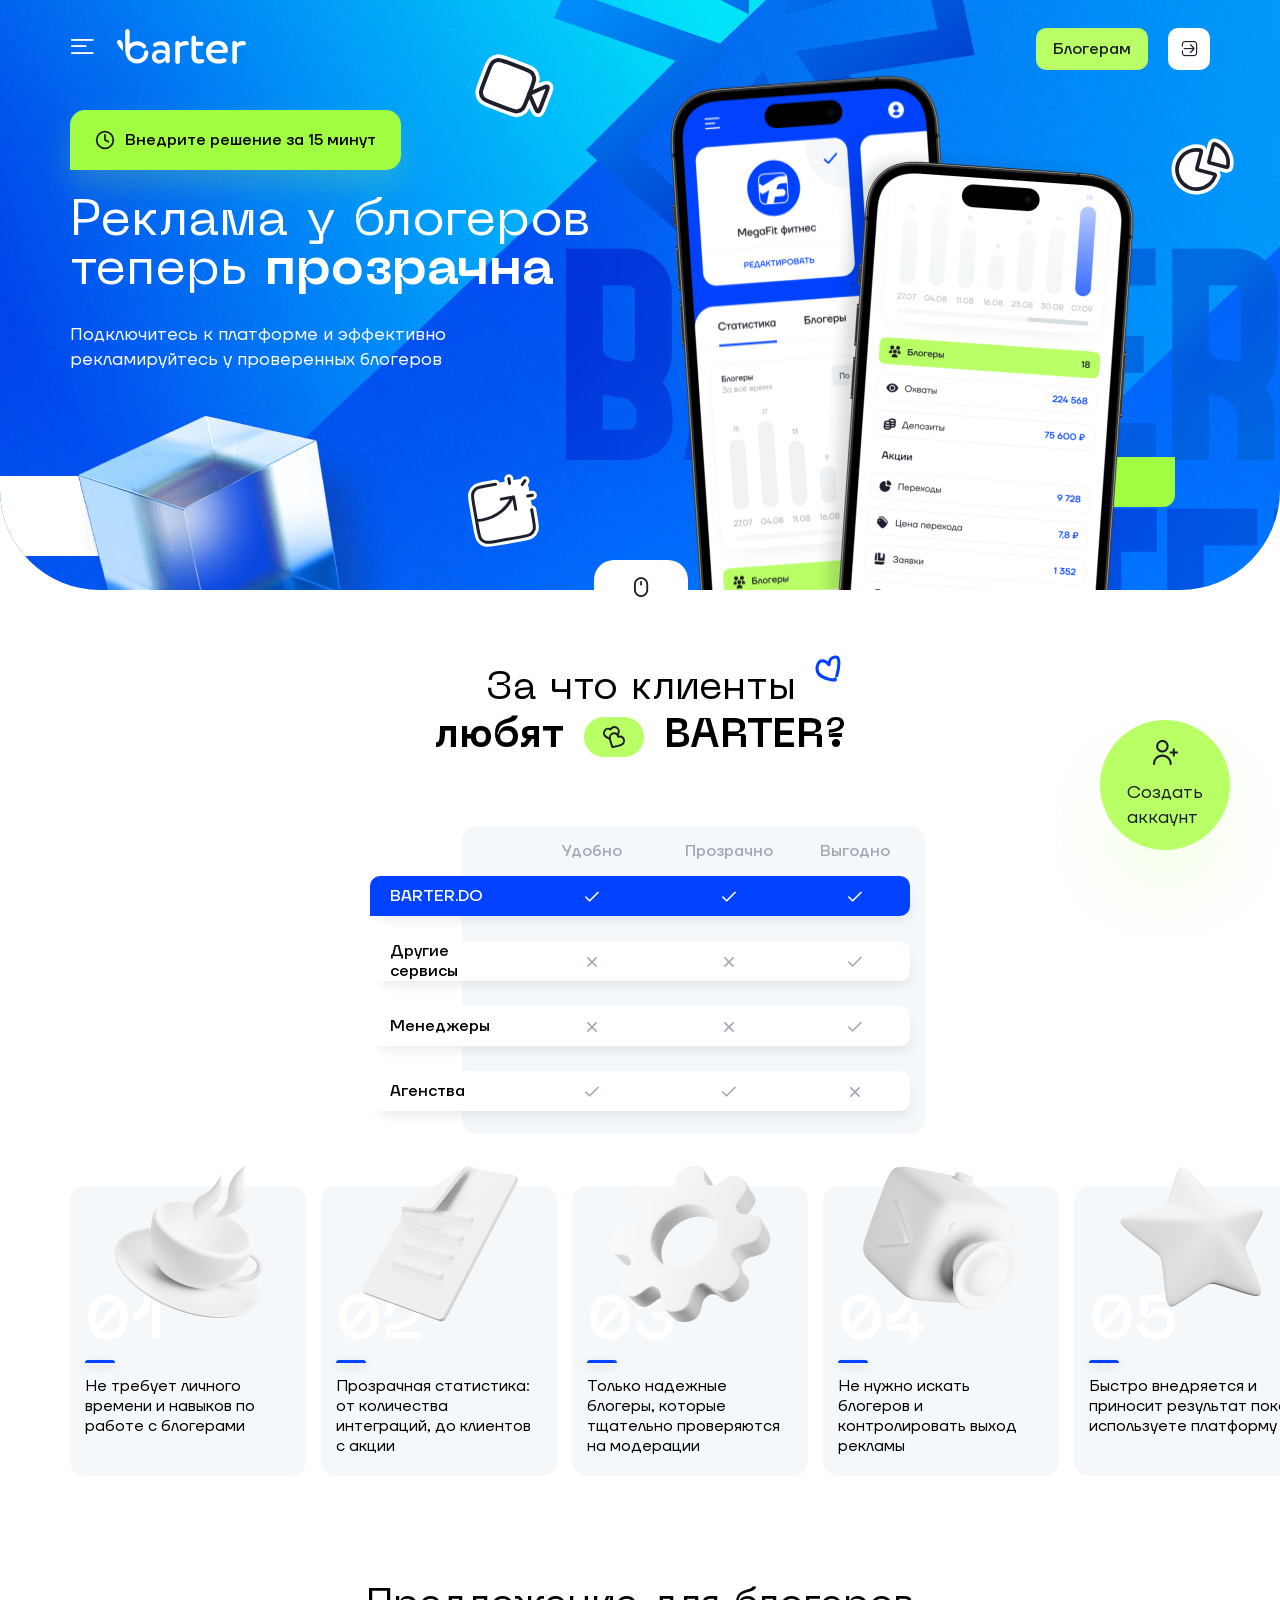
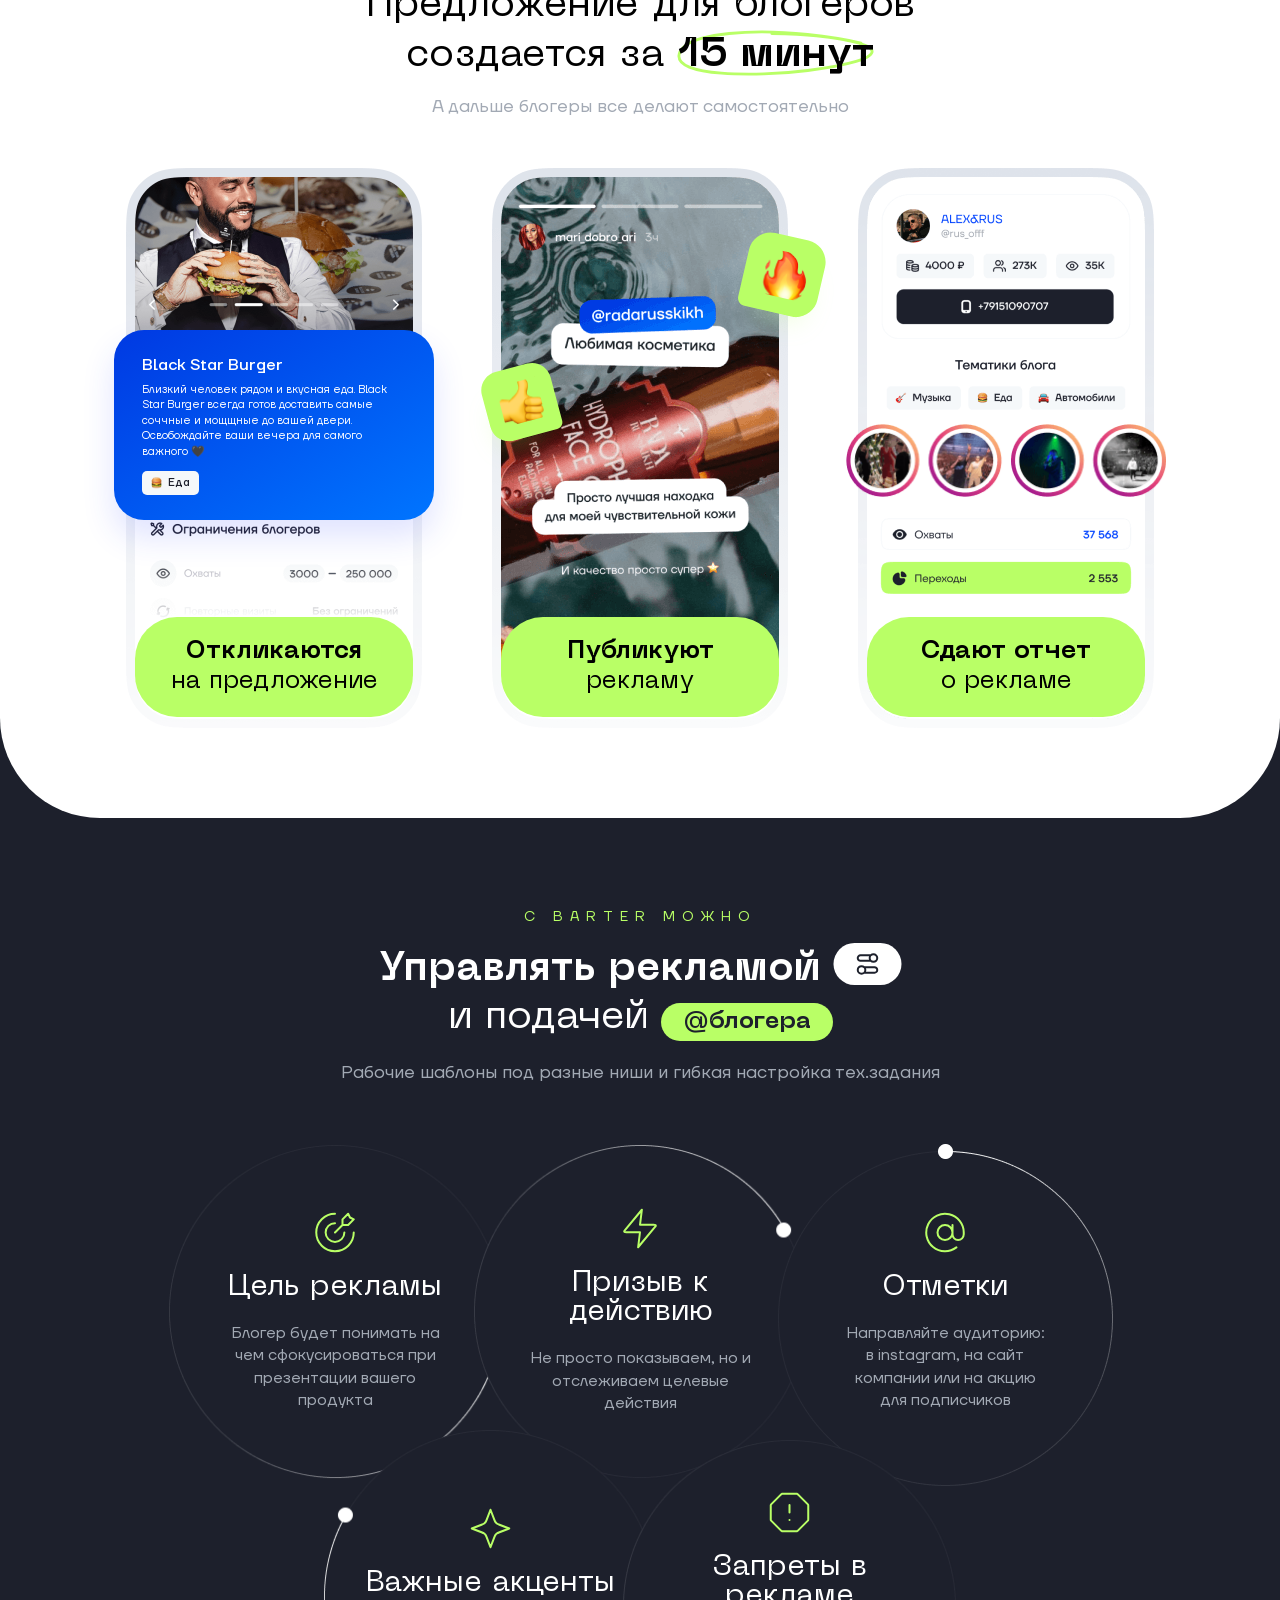
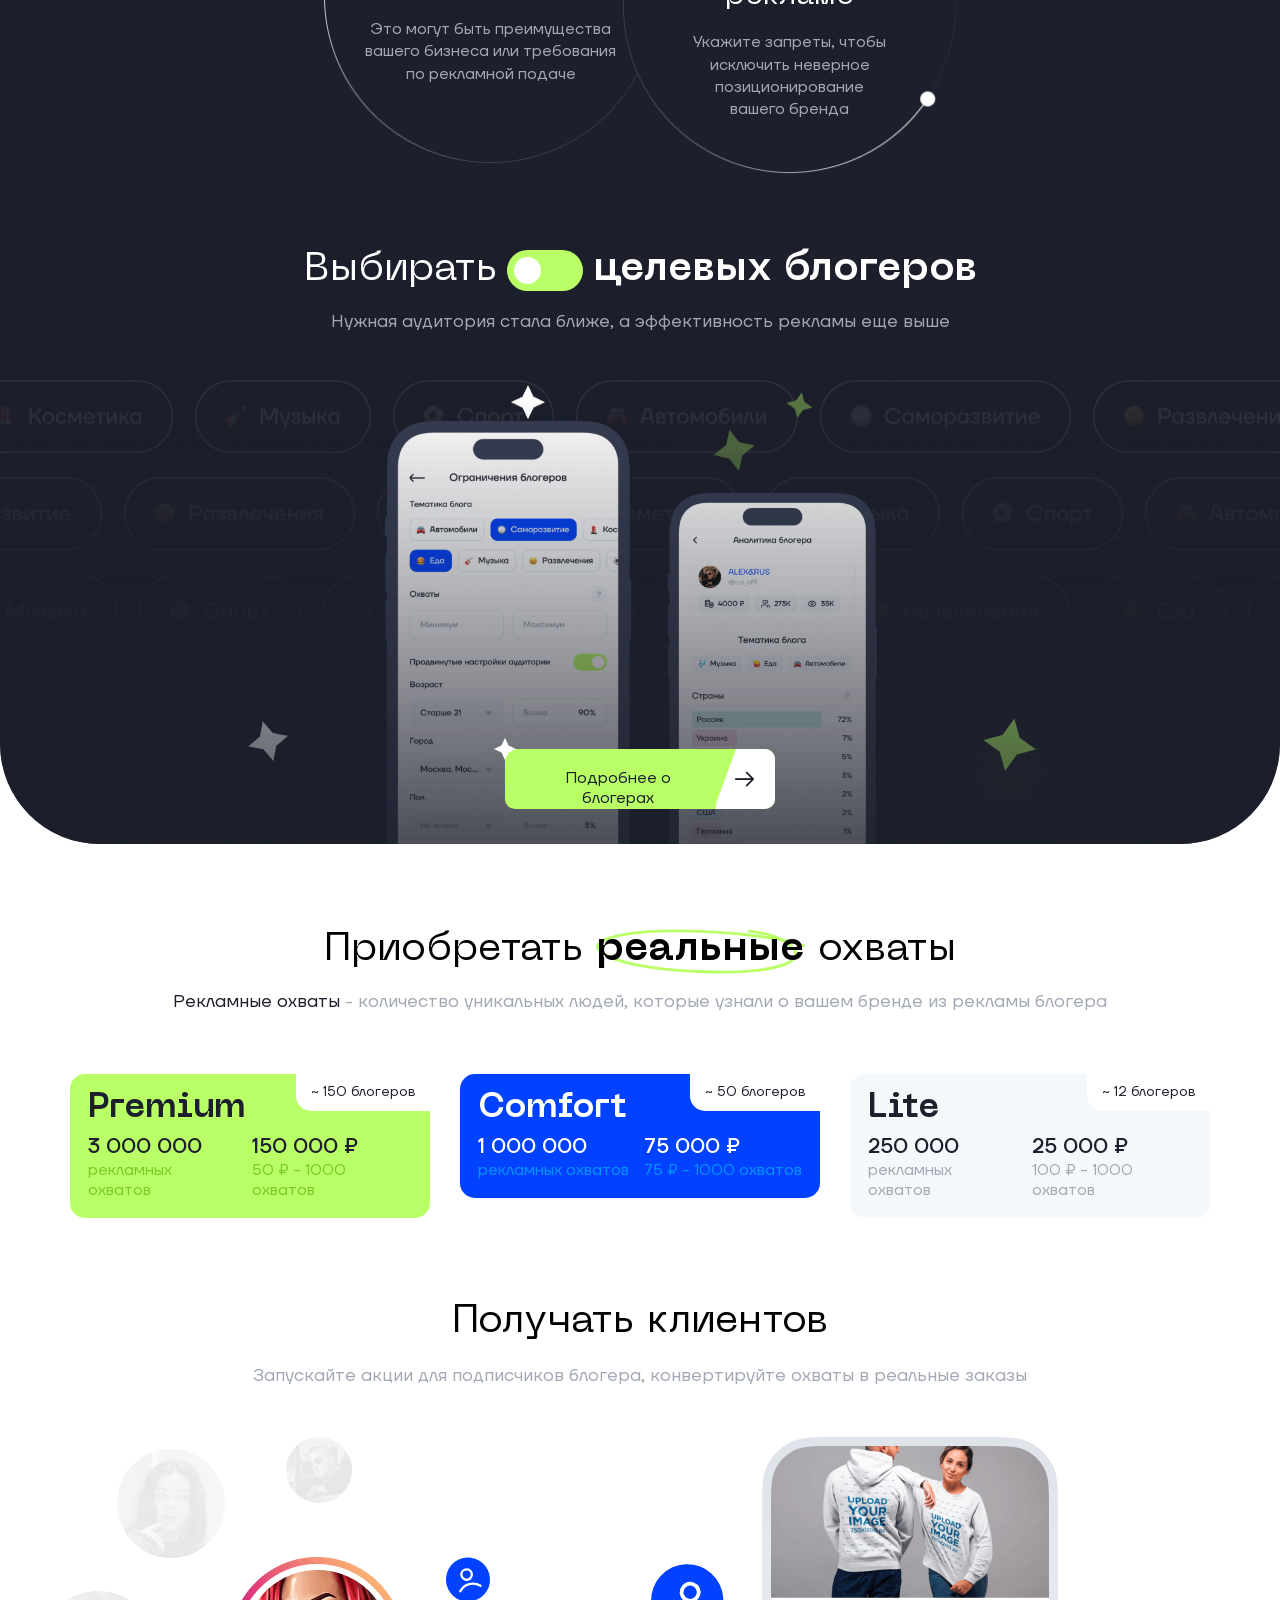
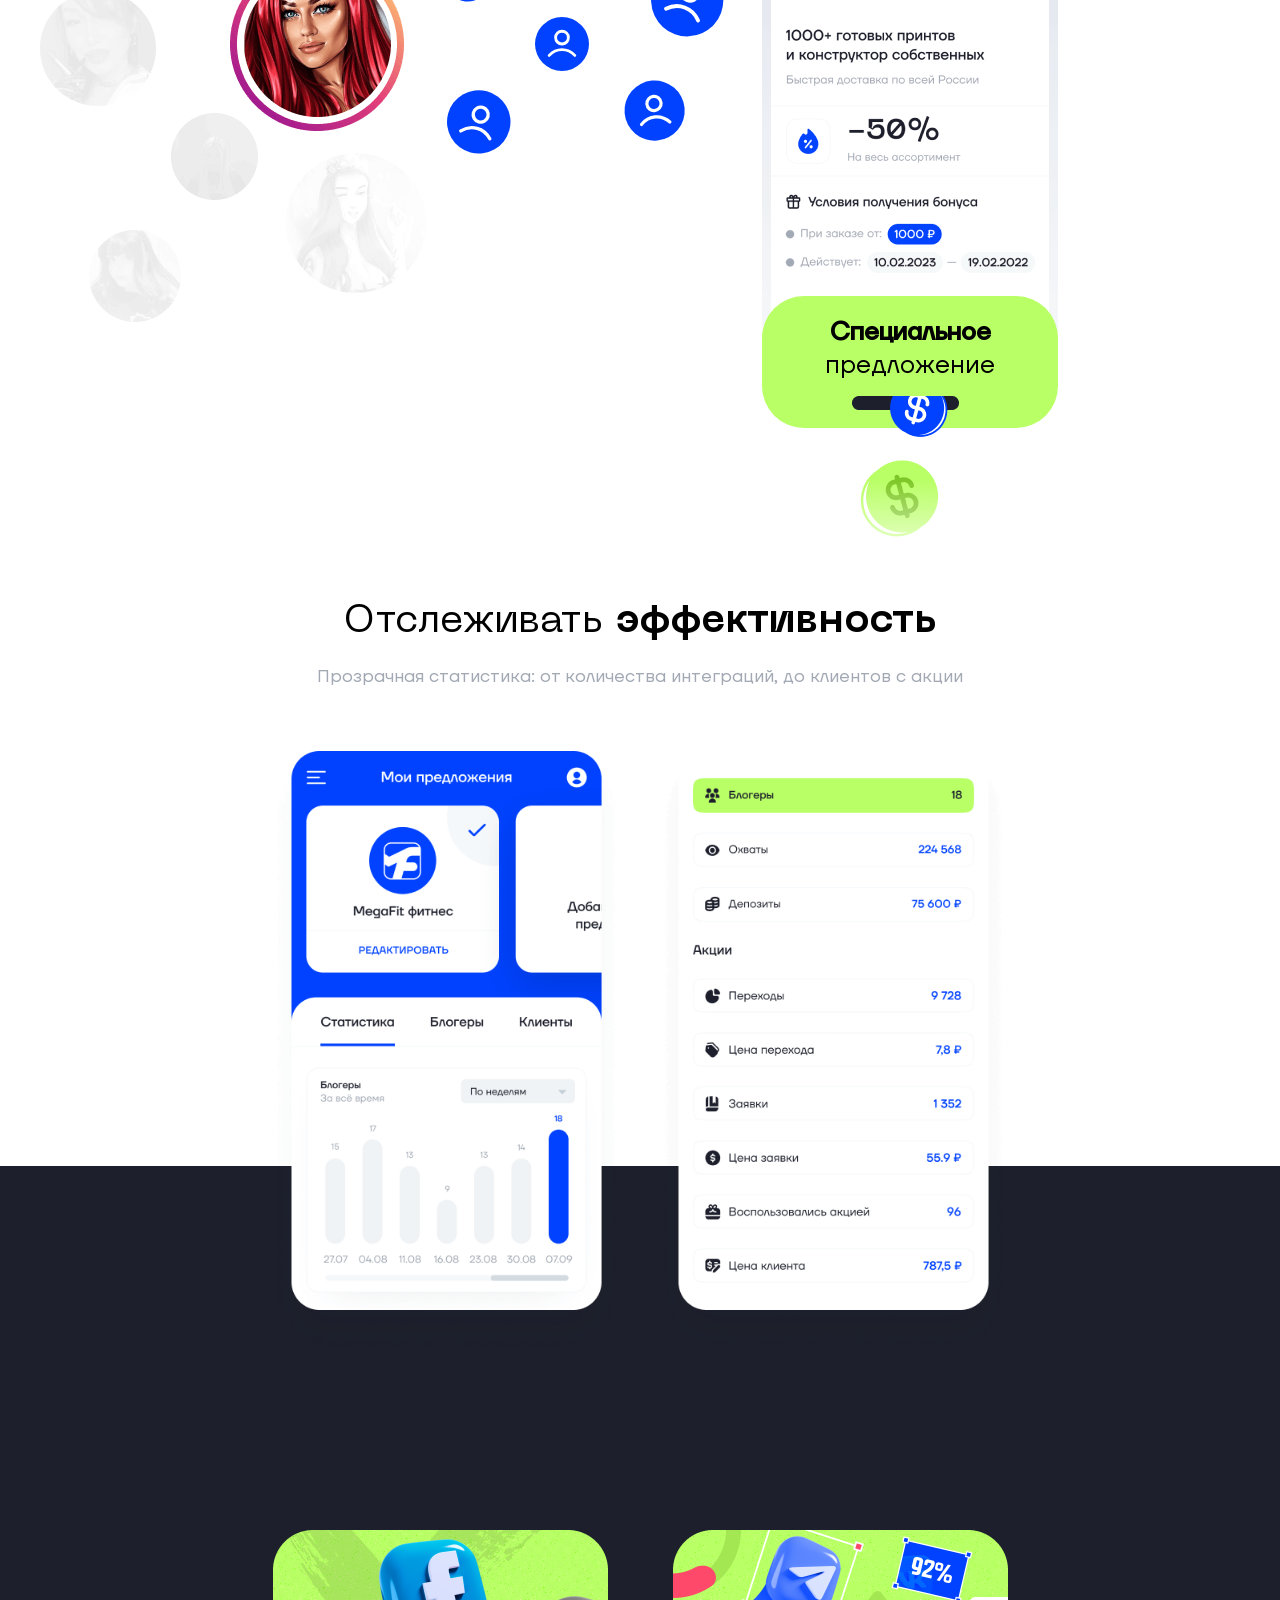
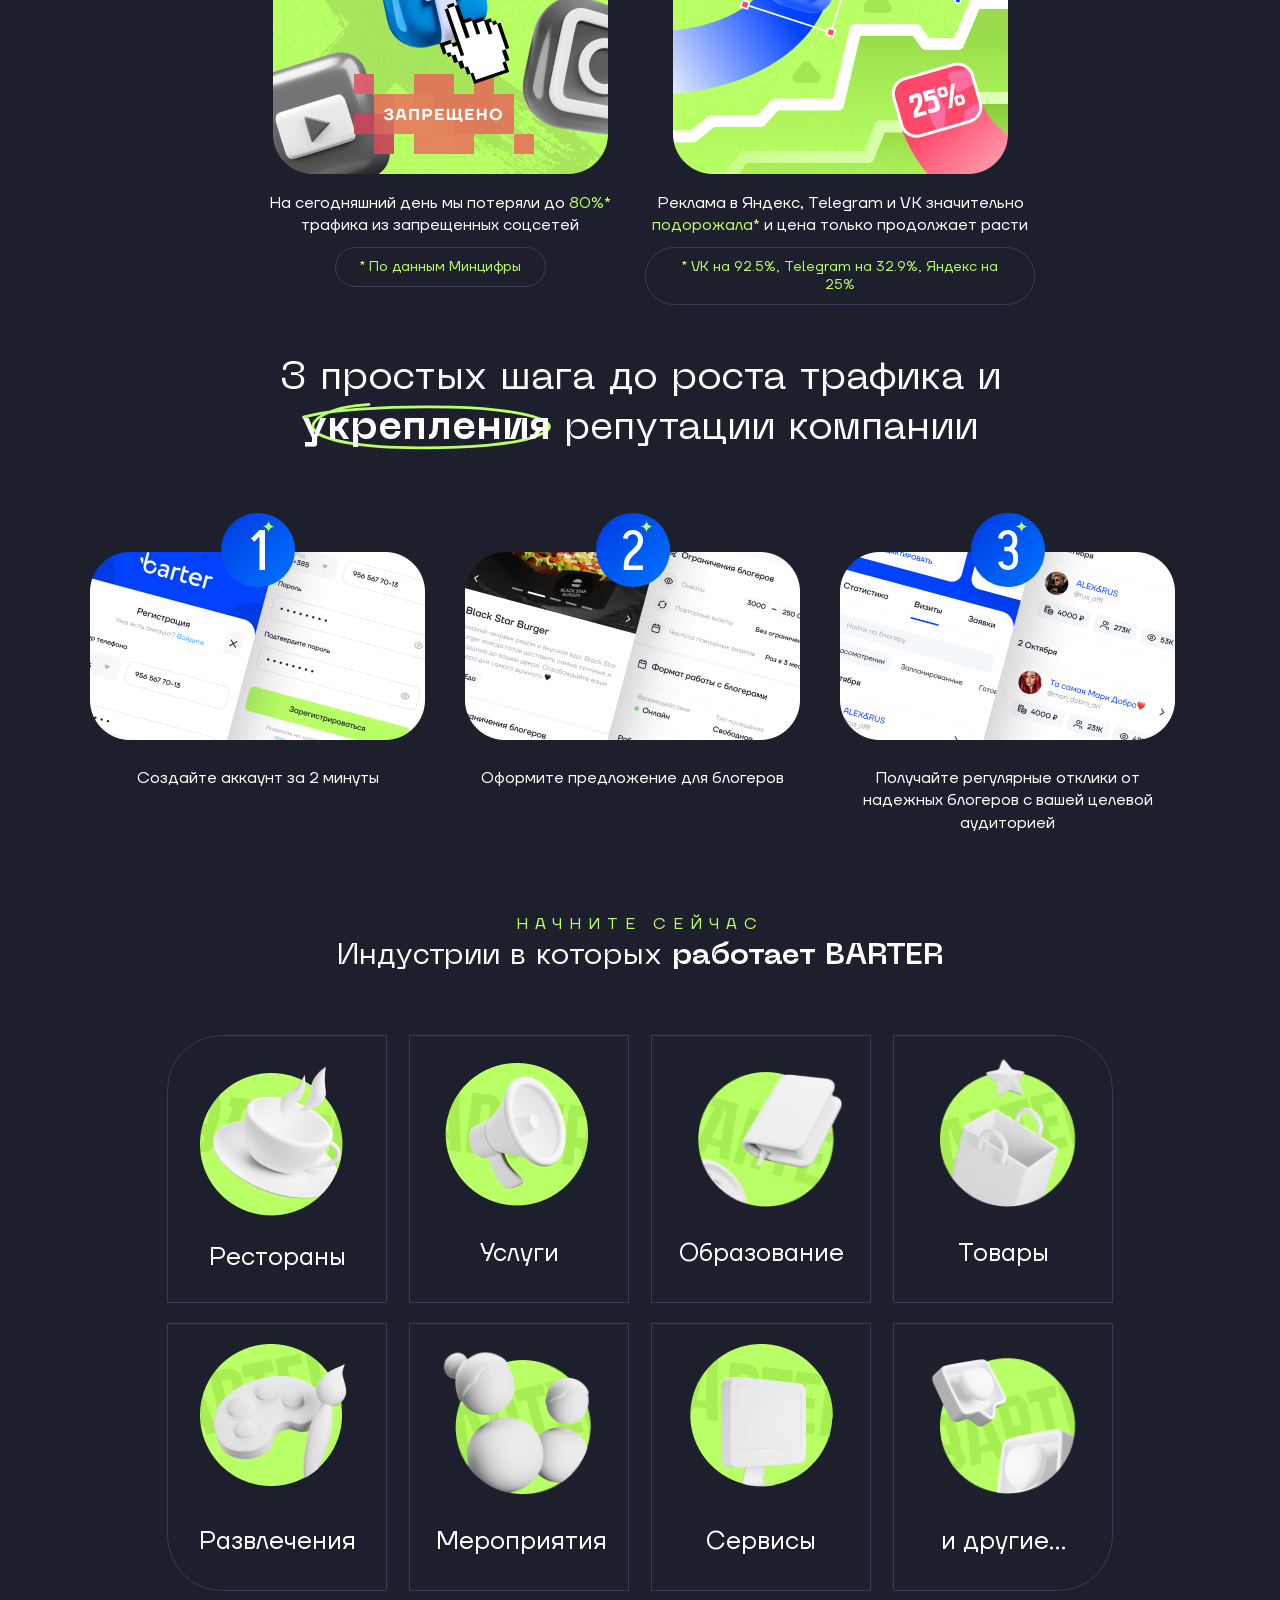
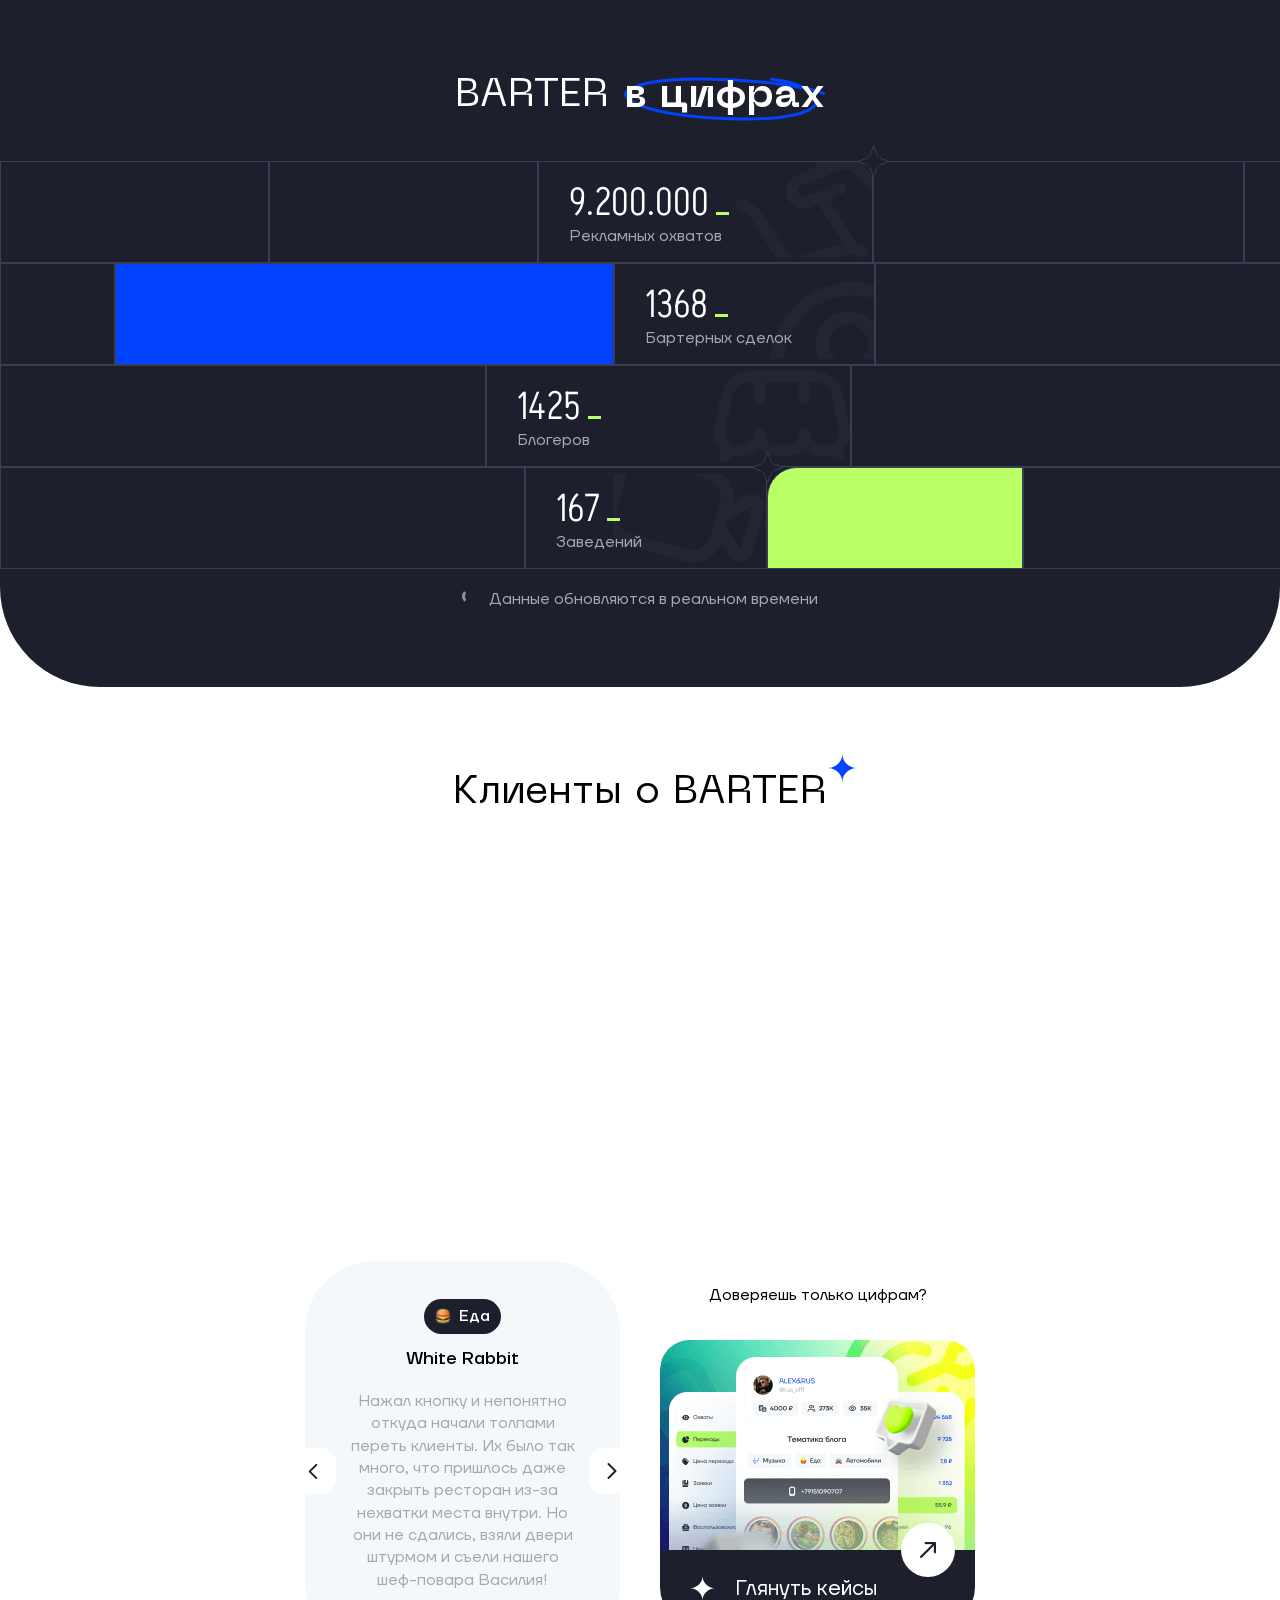
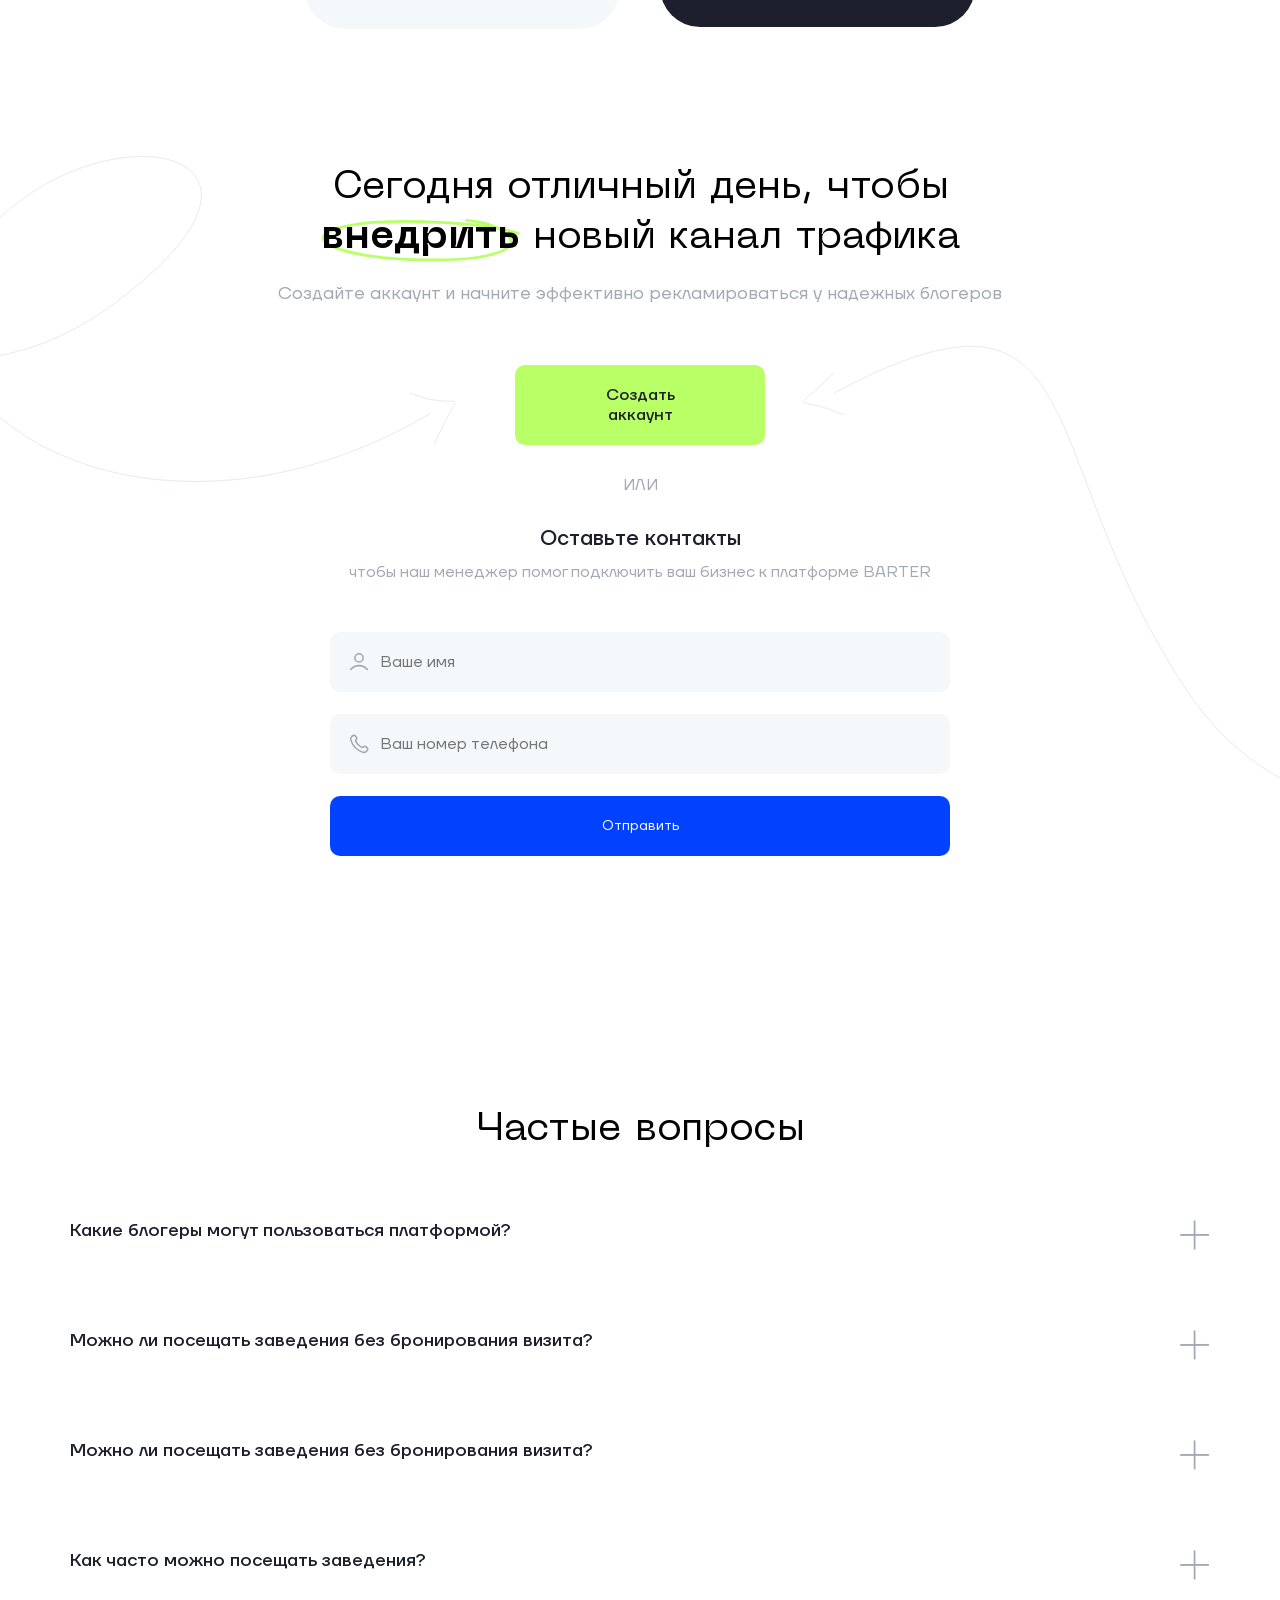
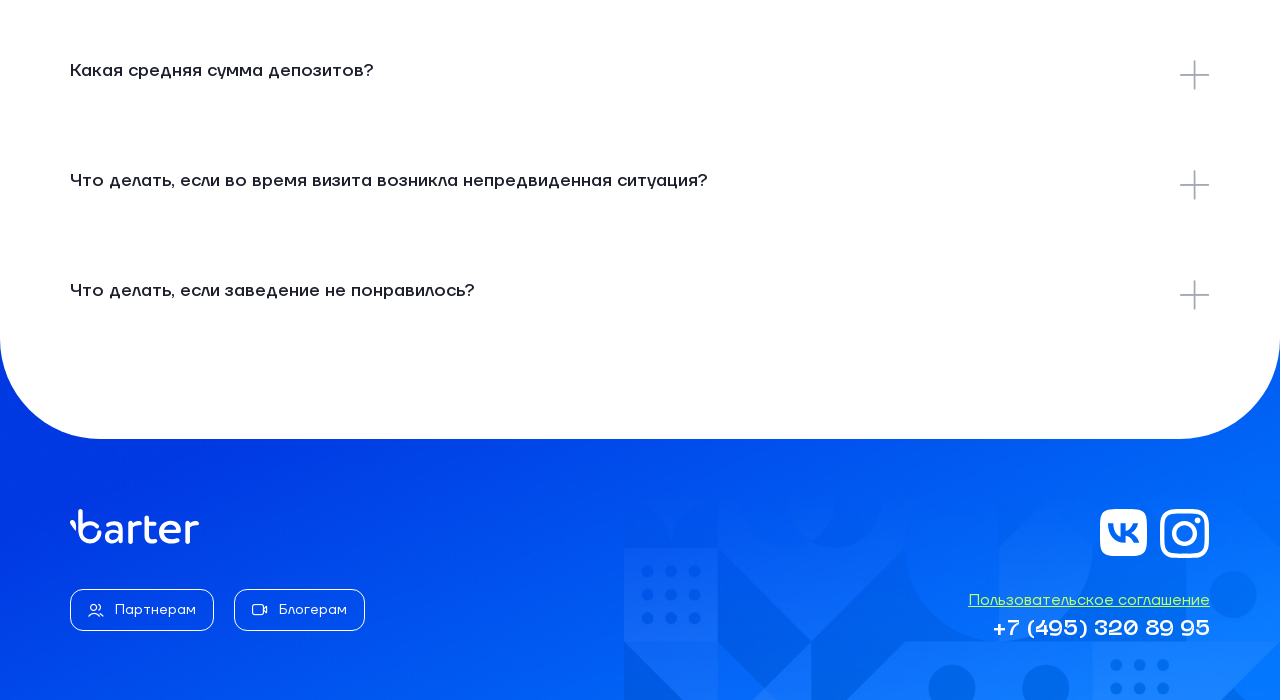
==== commit 56c075e7: "start img fixed" ====
--- a/app/index.html
+++ b/app/index.html
@@ -723,7 +723,7 @@
 				</div>
 				<div class="start__item wow leFadeIn">
 					<div class="start__item-icon">
-						<img datasrc="img/start-img6.png" class="lazyload">
+						<img data-src="img/start-img6.png" class="lazyload">
 					</div>
 					<div class="start__item-name">
 						Мероприятия
@@ -739,7 +739,7 @@
 				</div>
 				<div class="start__item wow leFadeIn">
 					<div class="start__item-icon">
-						<img datasrc="img/start-img8.png" class="lazyload">
+						<img data-src="img/start-img8.png" class="lazyload">
 					</div>
 					<div class="start__item-name">
 						и другие...
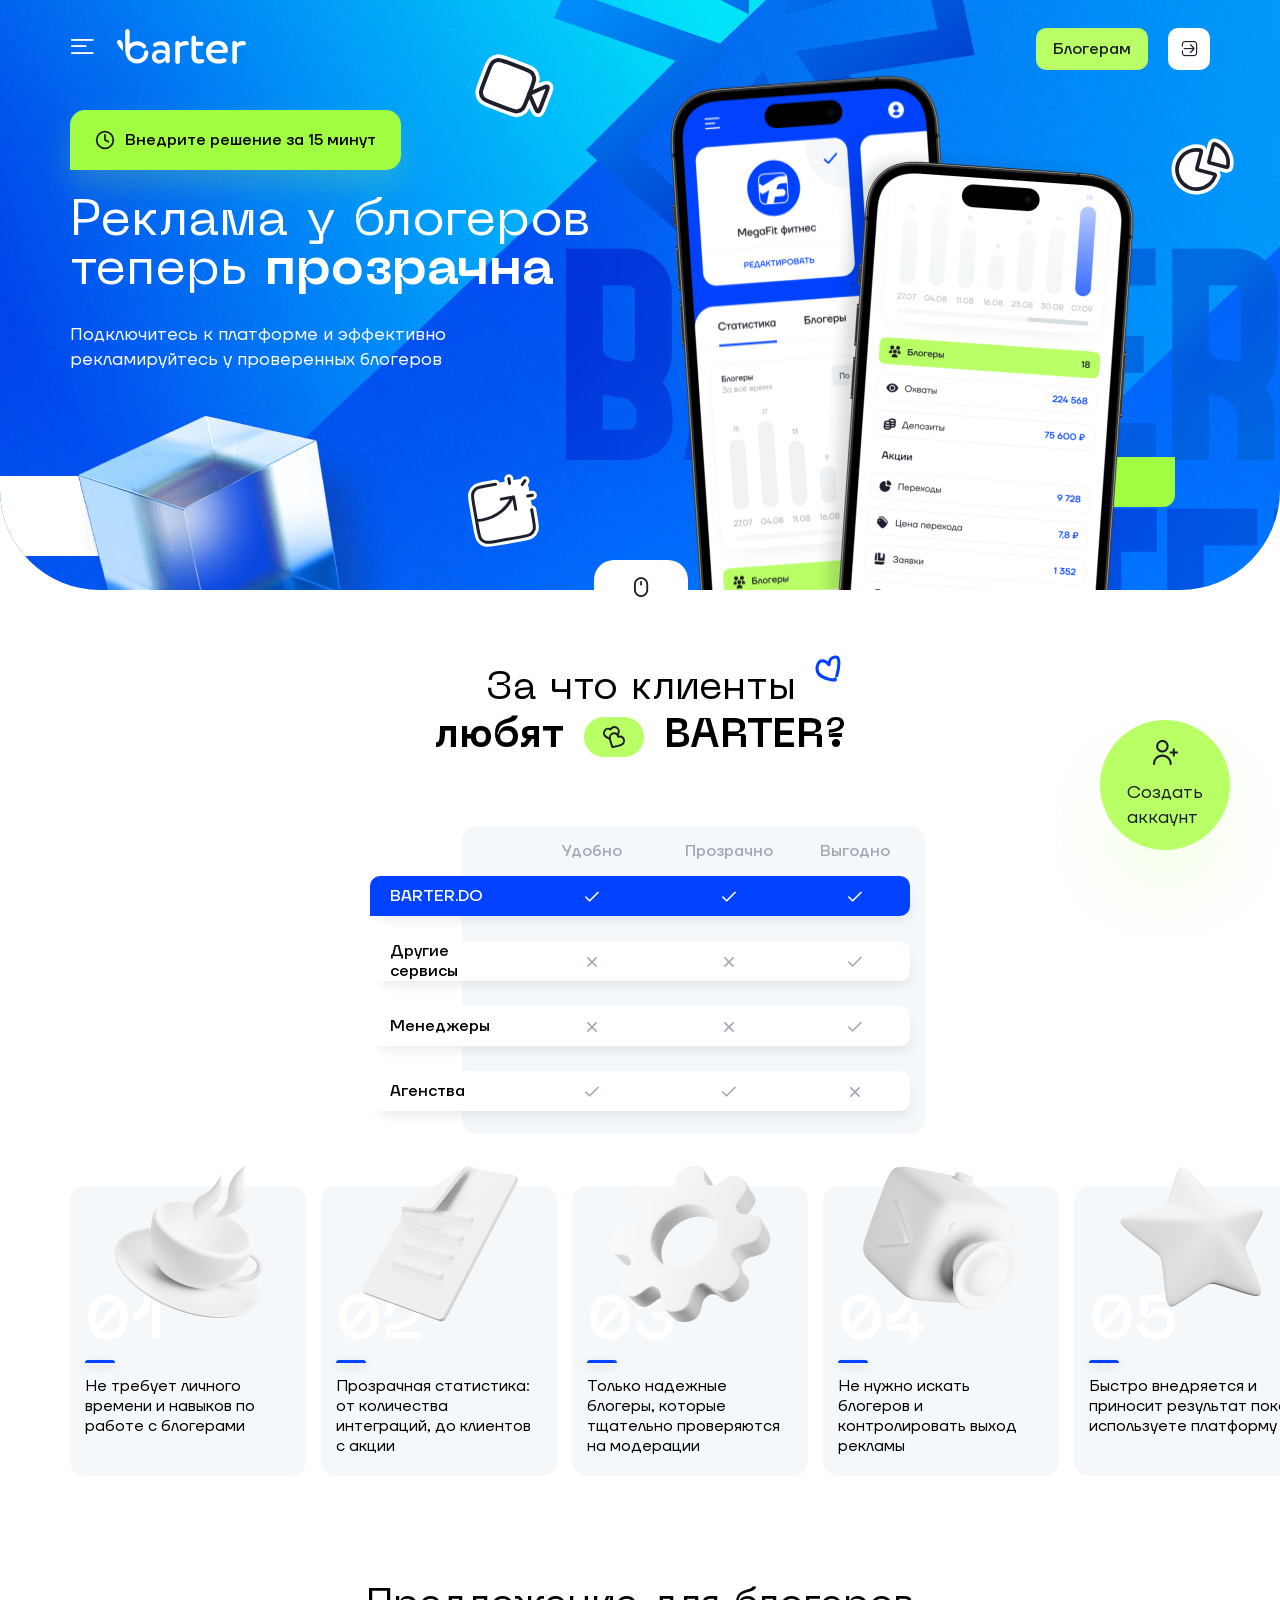
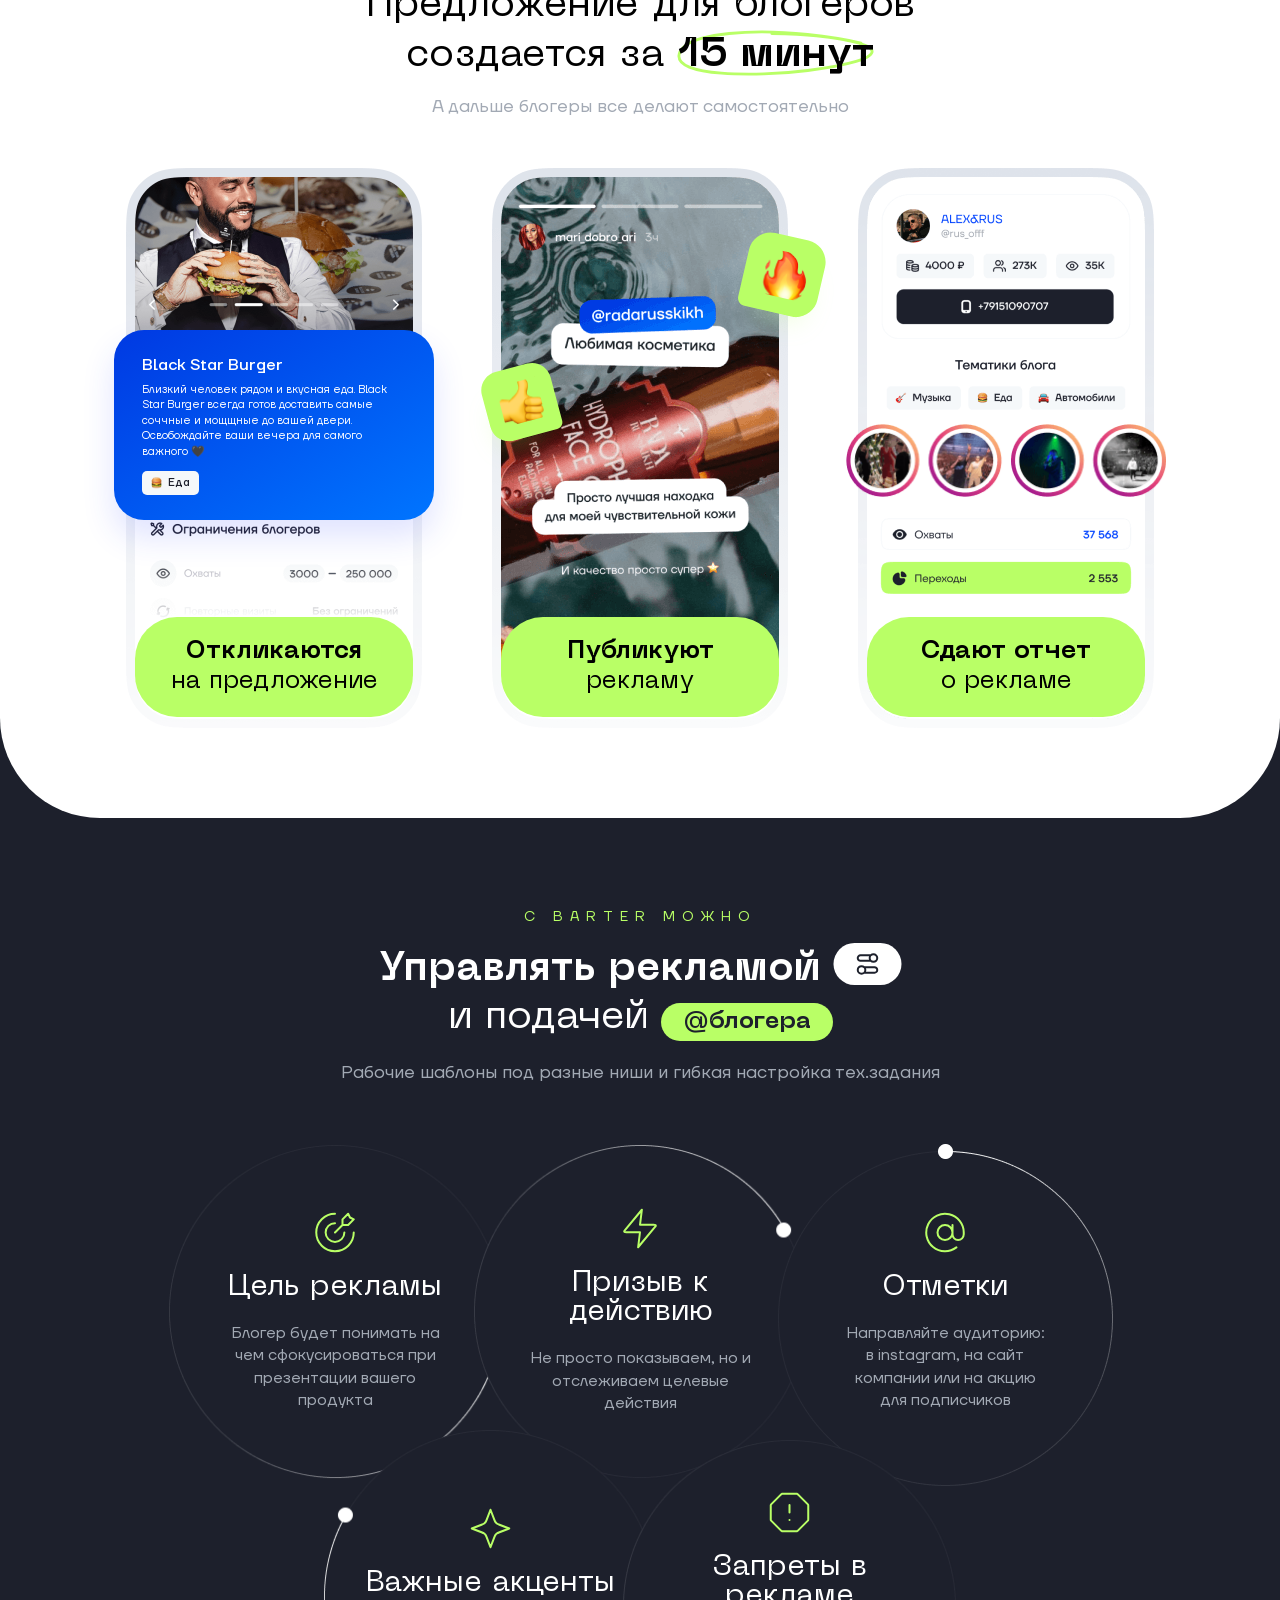
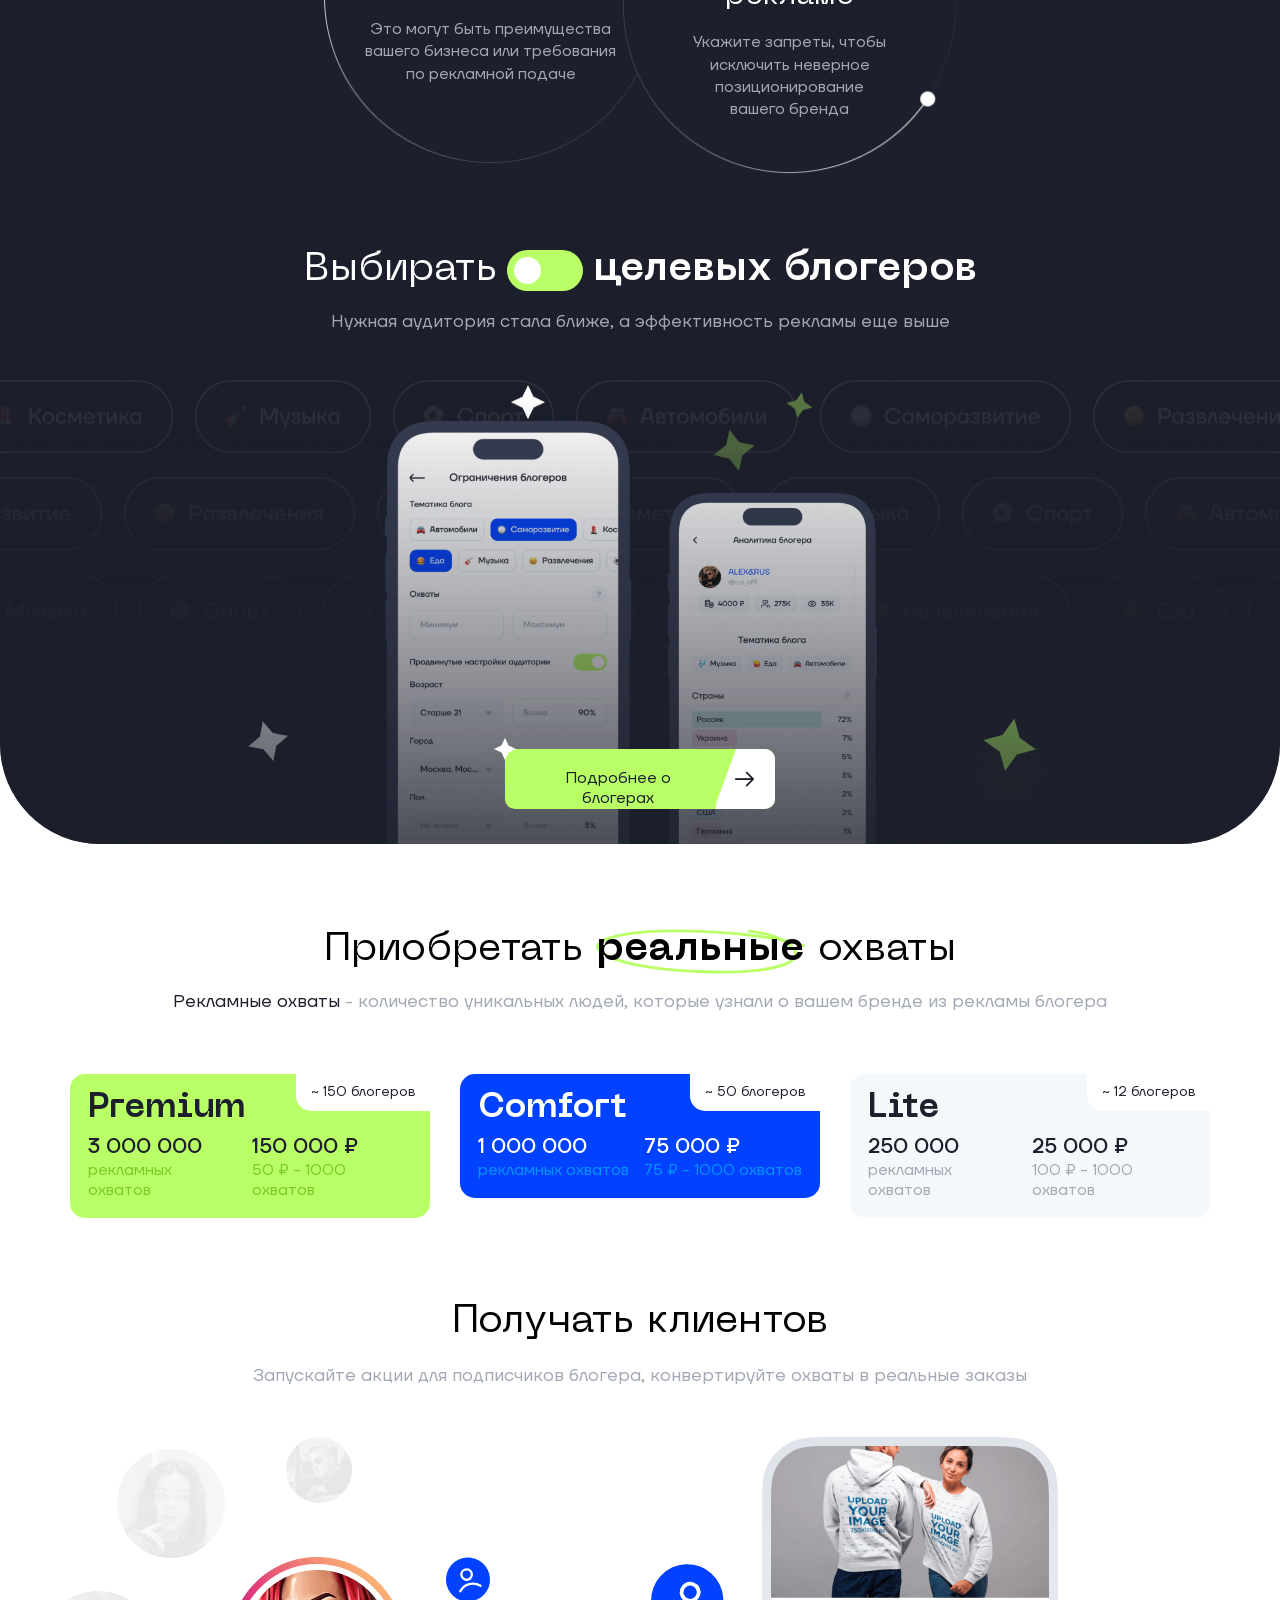
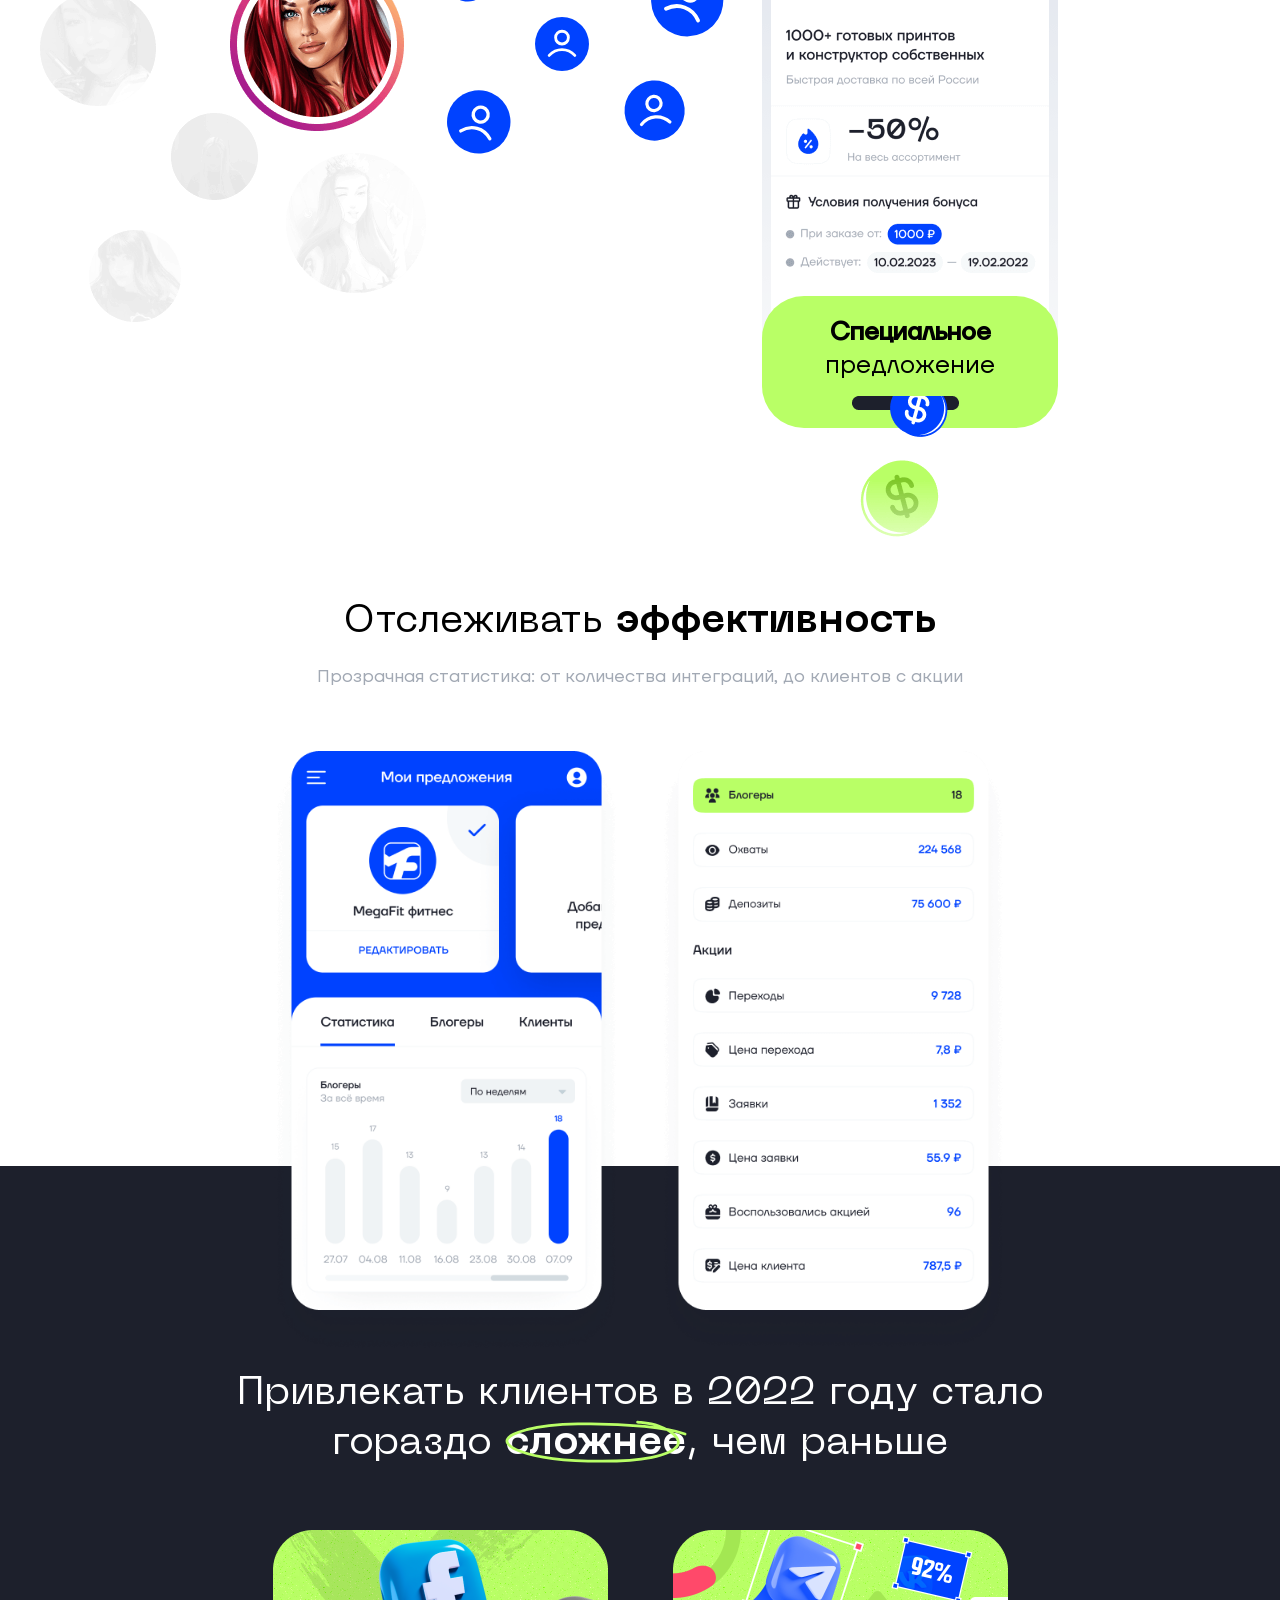
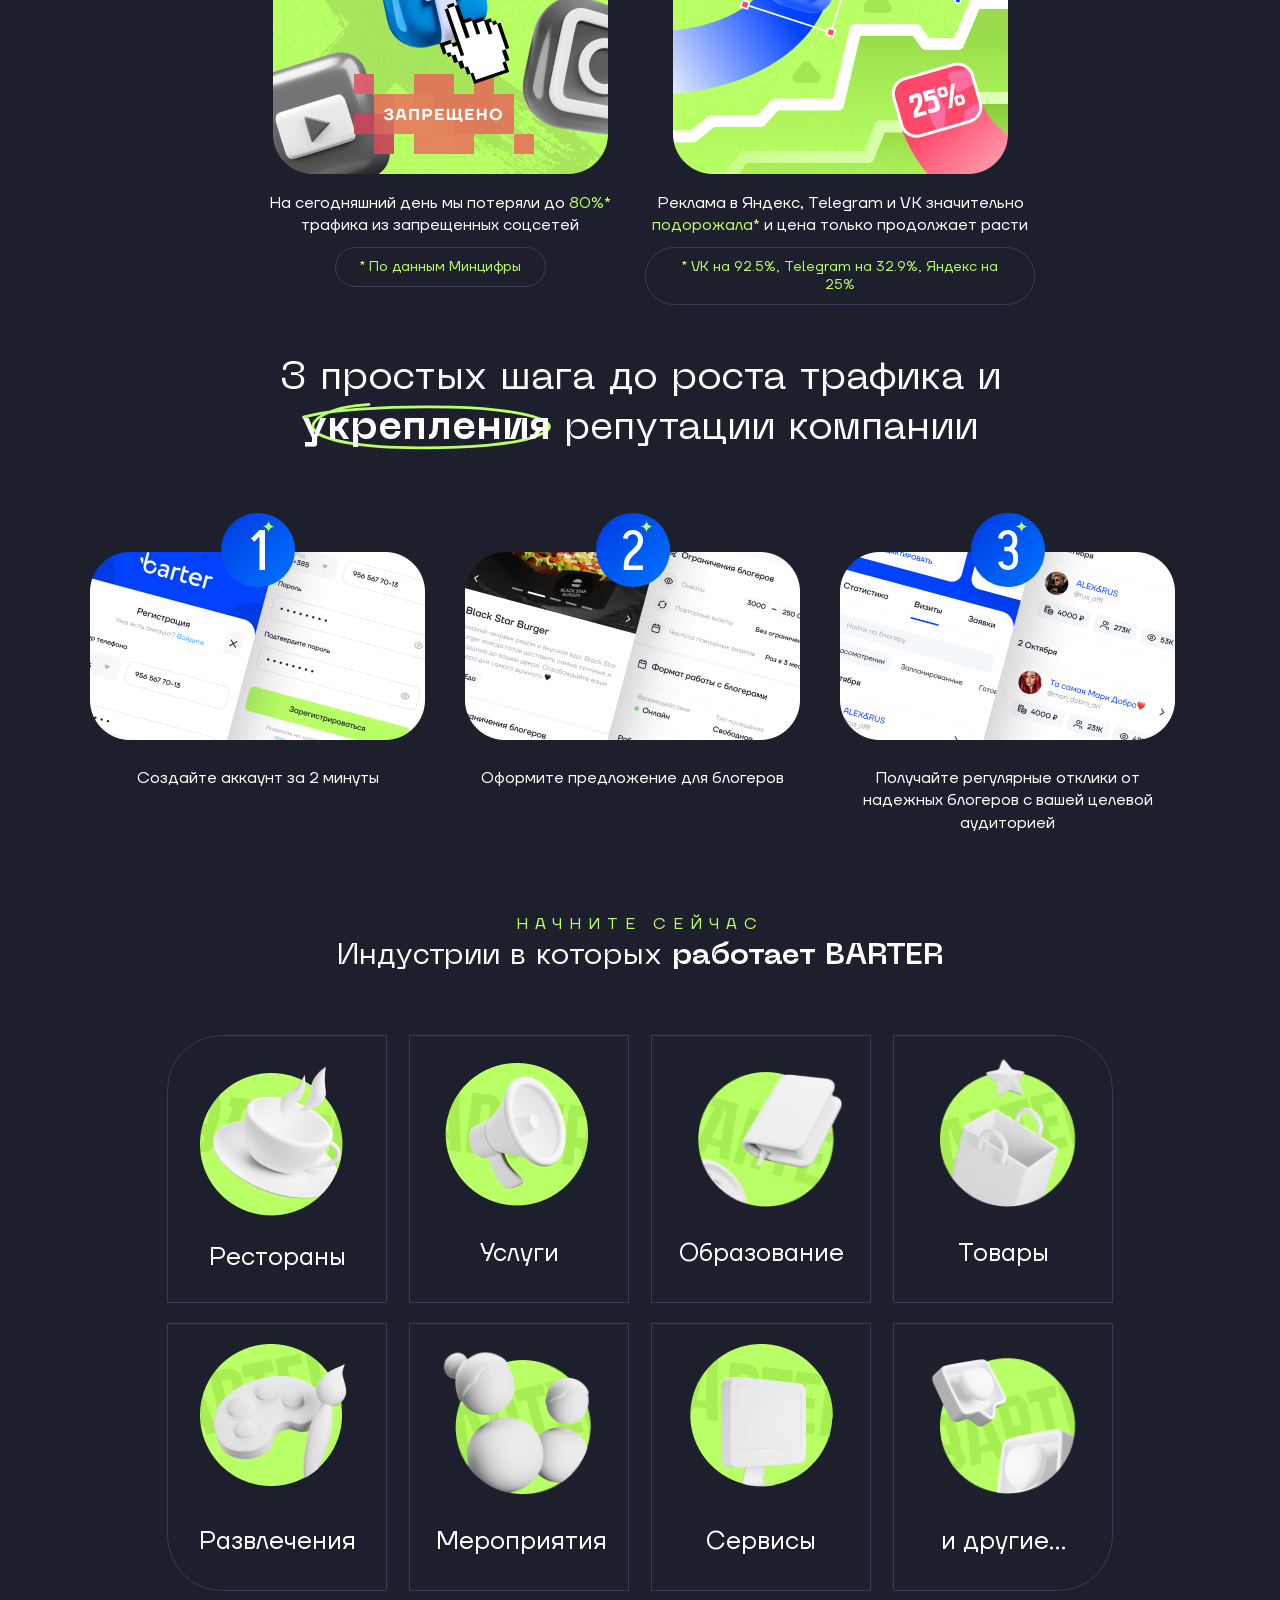
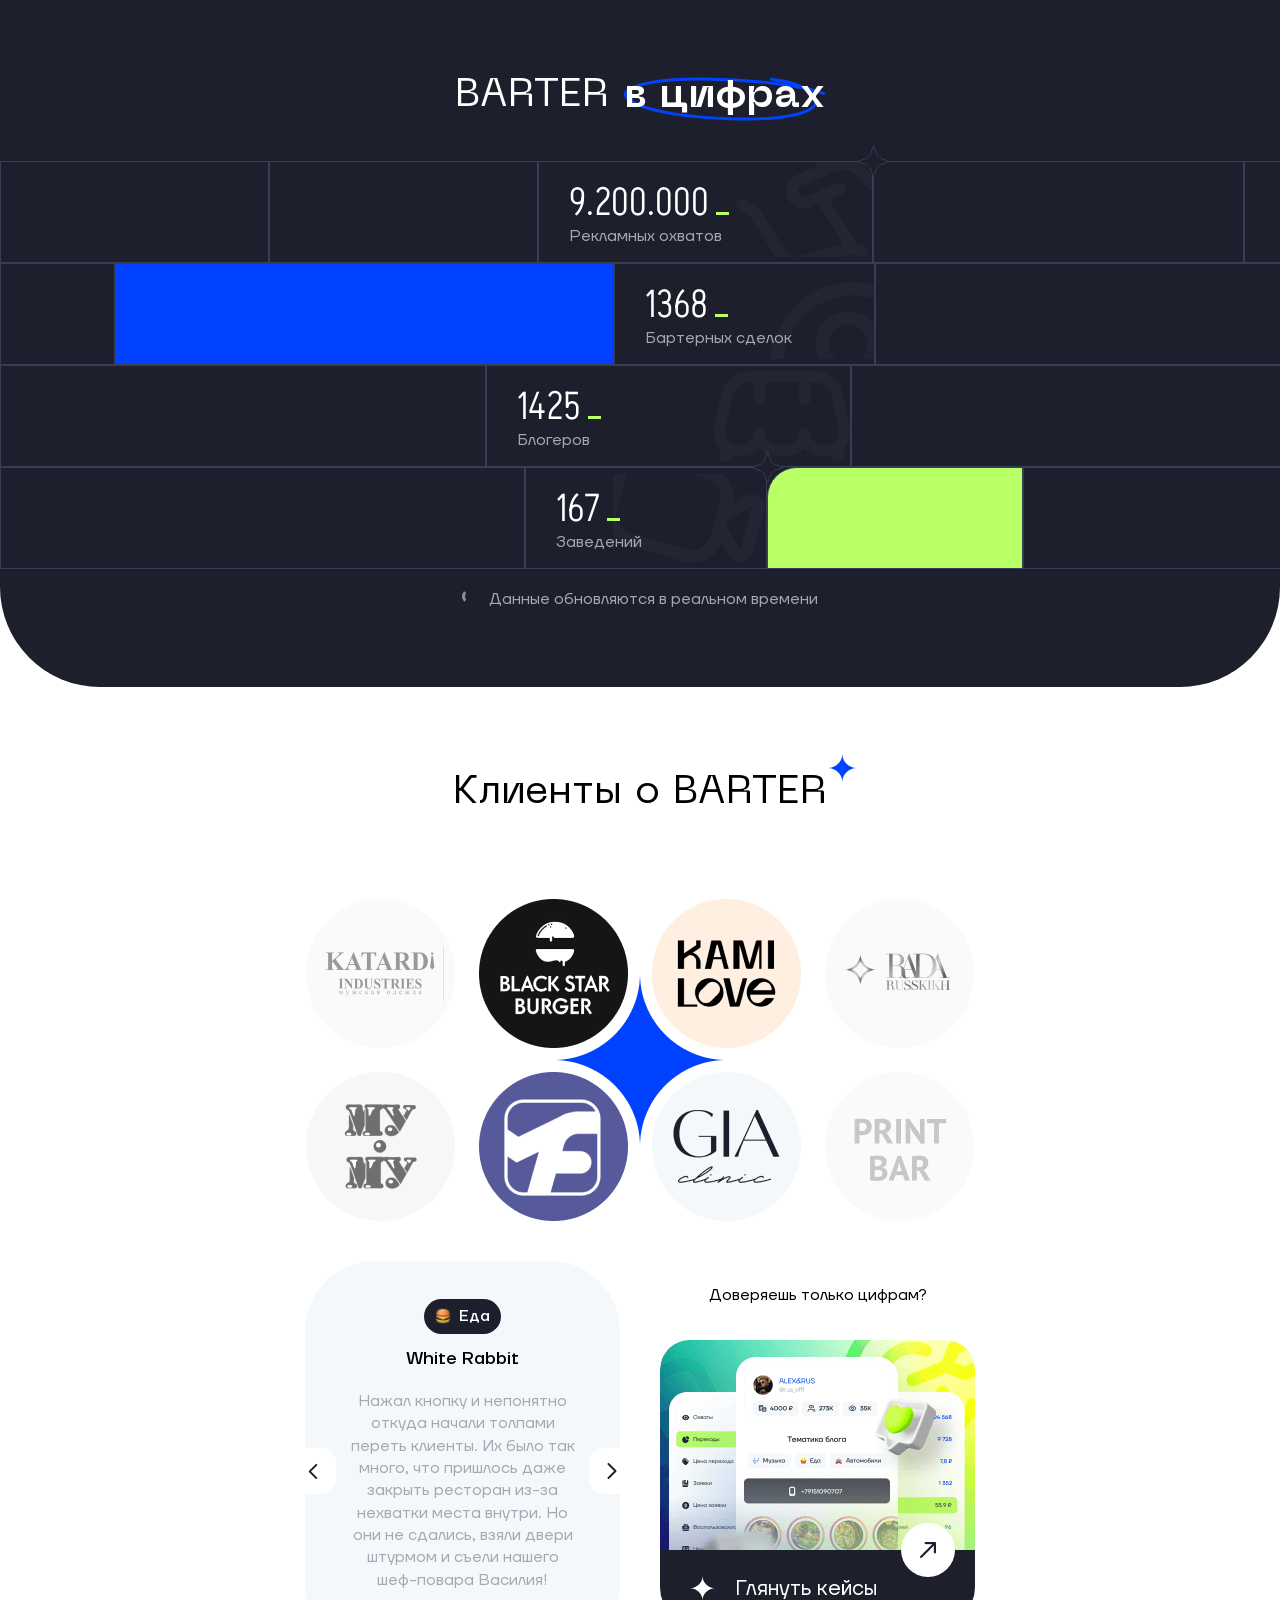
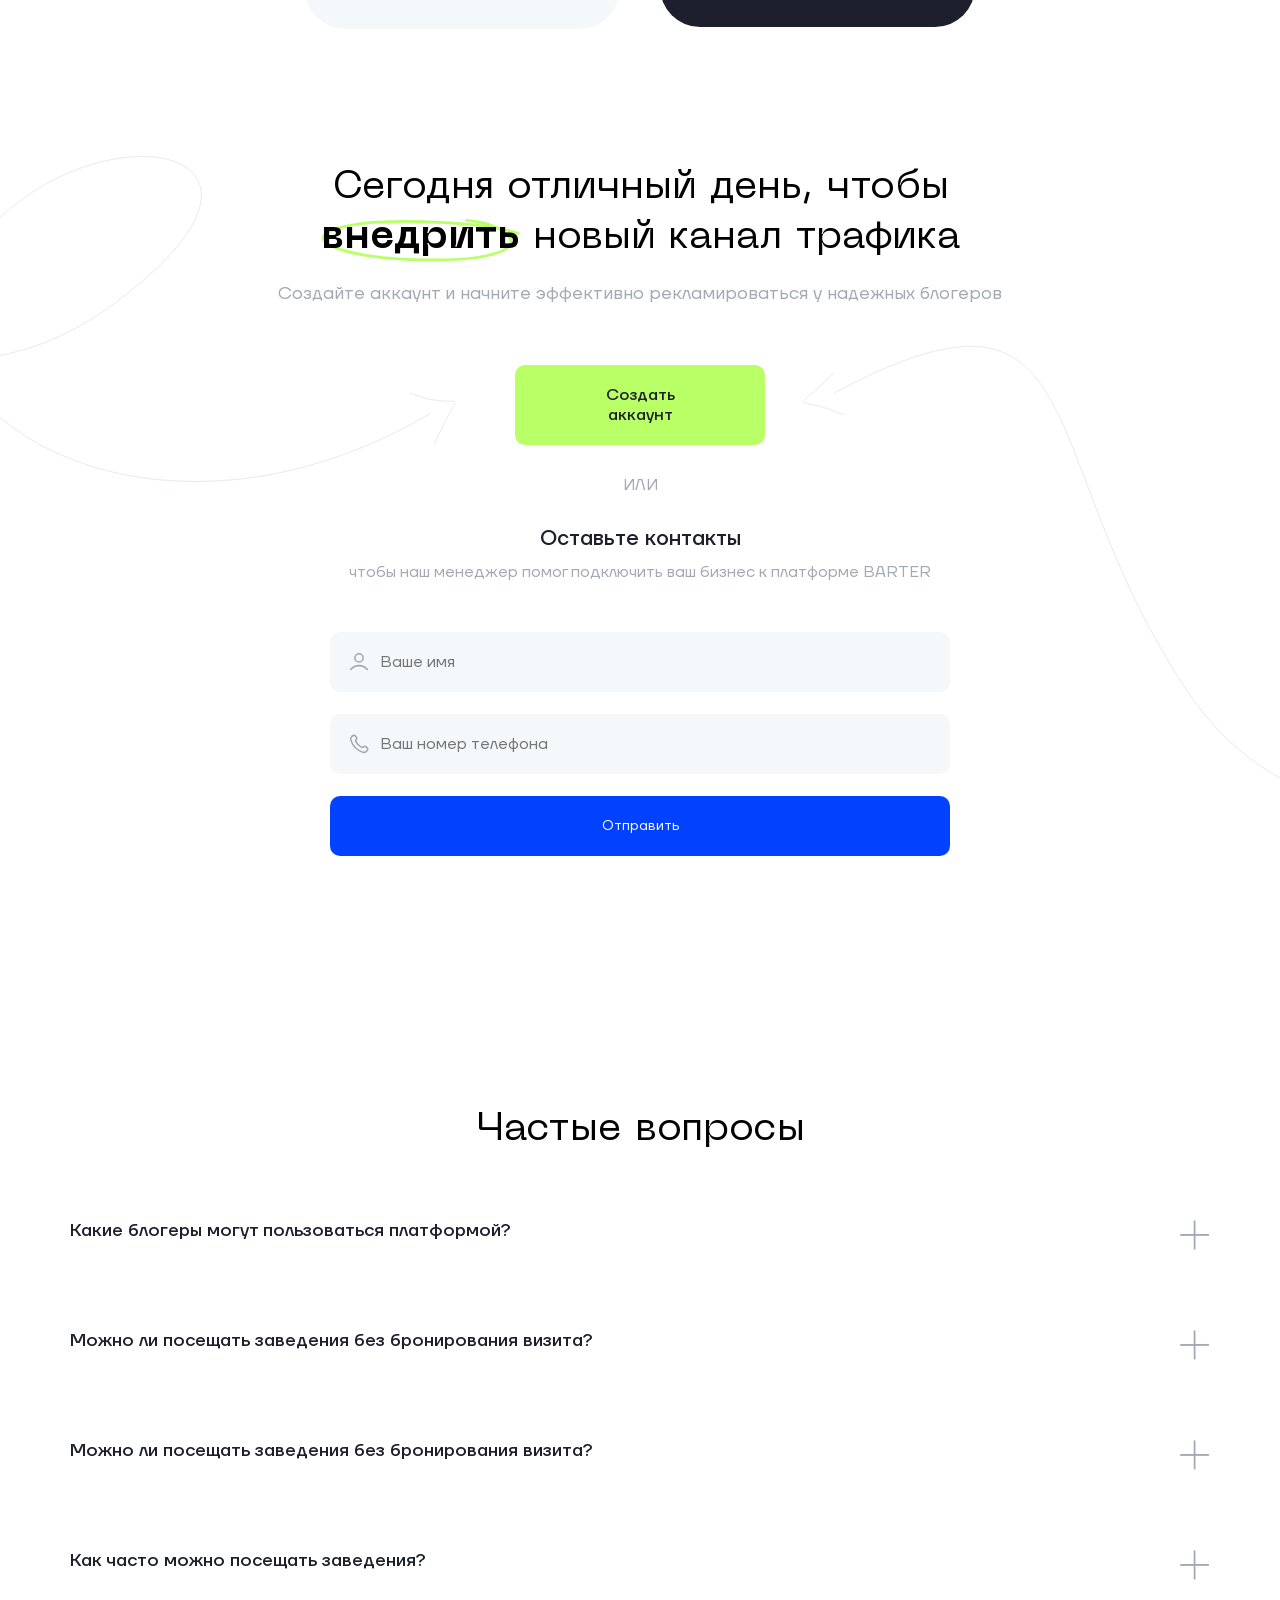
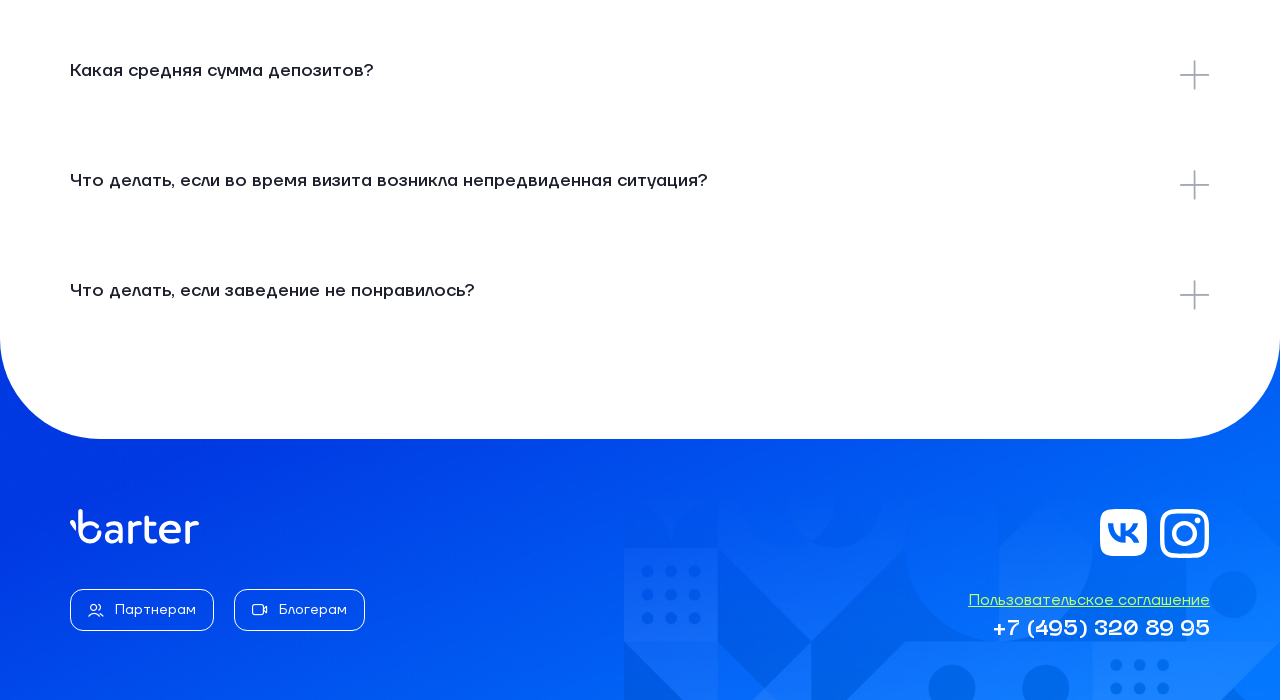
==== commit df0c309c: "исправлена анимация" ====
--- a/app/index.html
+++ b/app/index.html
@@ -544,7 +544,7 @@
 						<img data-src="img/get-blues-icons.svg" class="lazyload">
 					</div>
 				</div>
-				<div class="get__right wow">
+				<div class="get__right wow leFadeInRight">
 					<div class="get__item">
 						<div class="get__item-img">
 							<img data-src="img/get-img.png" class="lazyload">
@@ -562,7 +562,7 @@
 	<div class="track" id="track">
 		<div class="container">
 			<div class="track__title-wrap title-wrap">
-				<h2 class="track__title title wow leFadeInBottom">
+				<h2 class="track__title title wow moveFromBottom">
 					Отслеживать <span>эффективность</span>
 				</h2>
 			</div>
@@ -614,7 +614,7 @@
 	<div class="steps" id="steps">
 		<div class="container">
 			<div class="steps__title-wrap title-wrap">
-				<h2 class="stems__title title wow leFadeInBottom">
+				<h2 class="stems__title title wow moveFromBottom">
 					3 простых шага до роста трафика и <br><p><img src="img/steps_title_icon.svg"><span>укрепления</span></p> репутации компании
 				</h2>
 			</div>
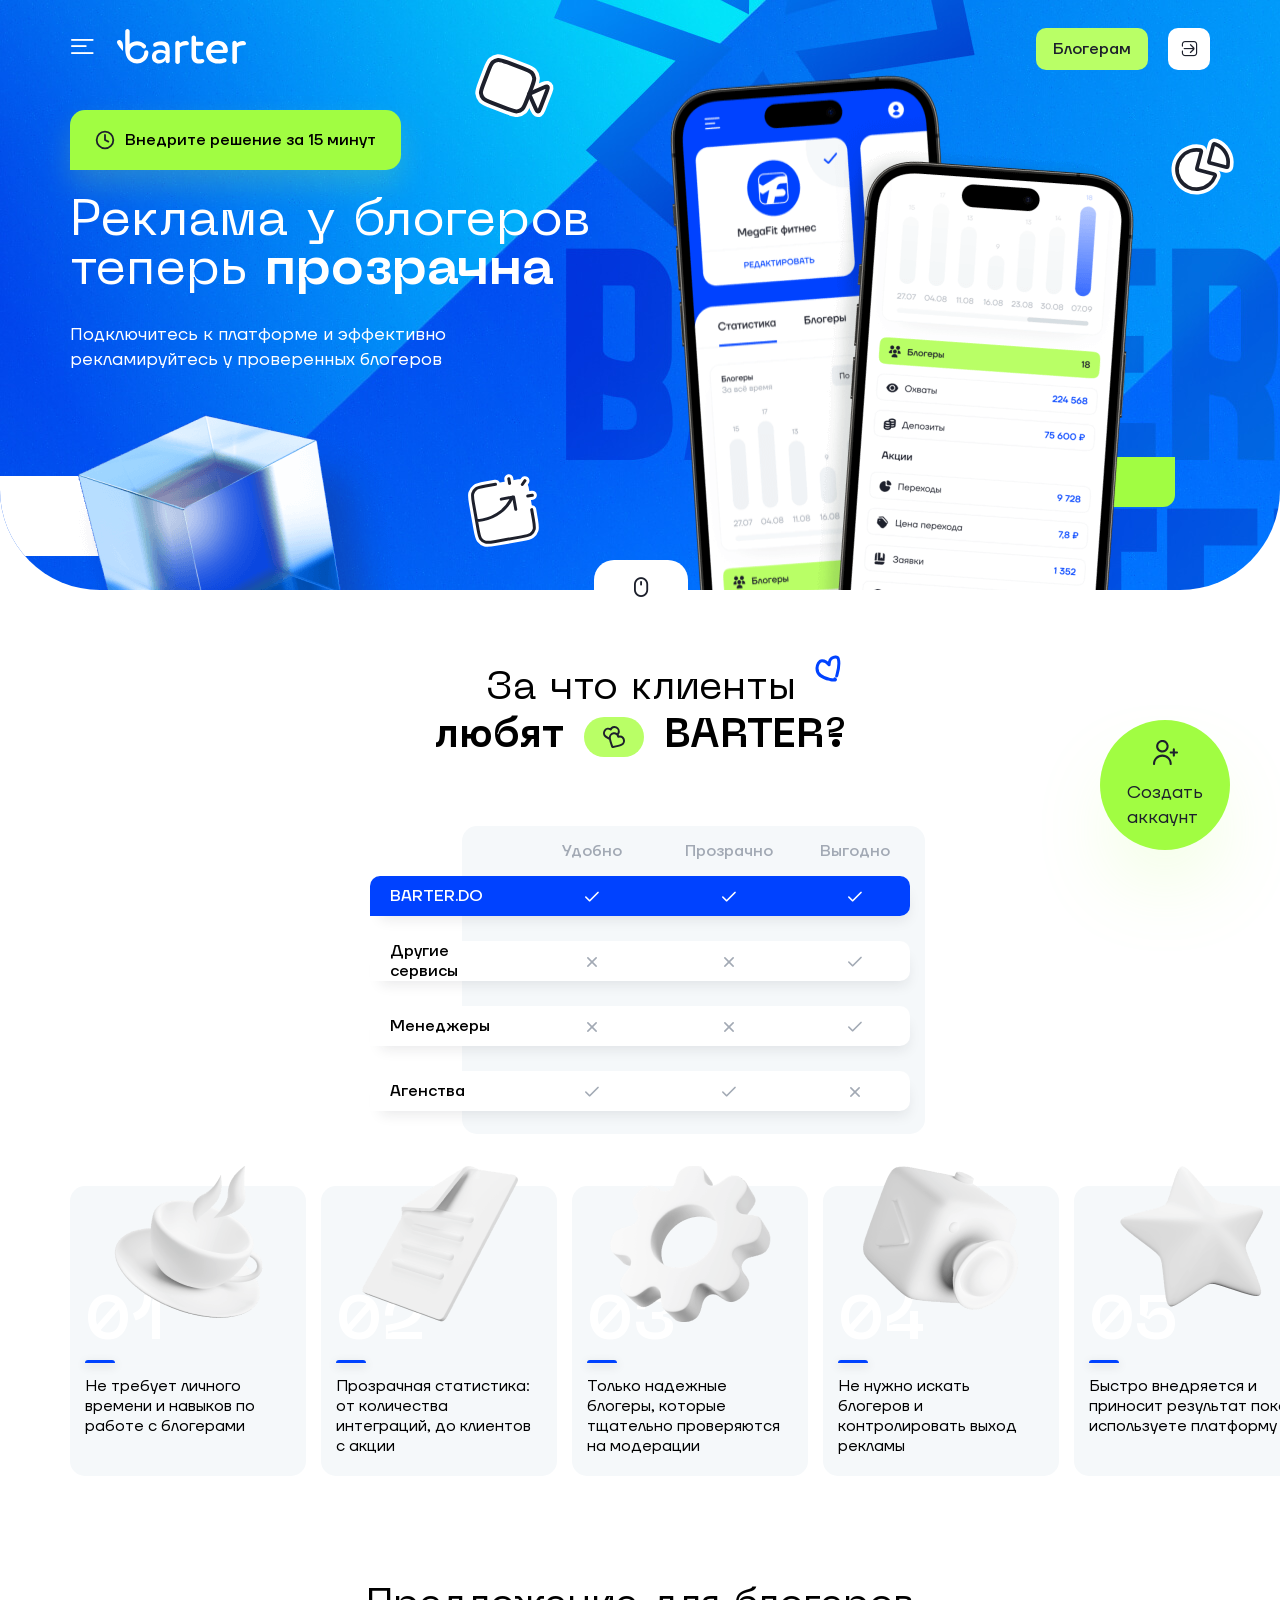
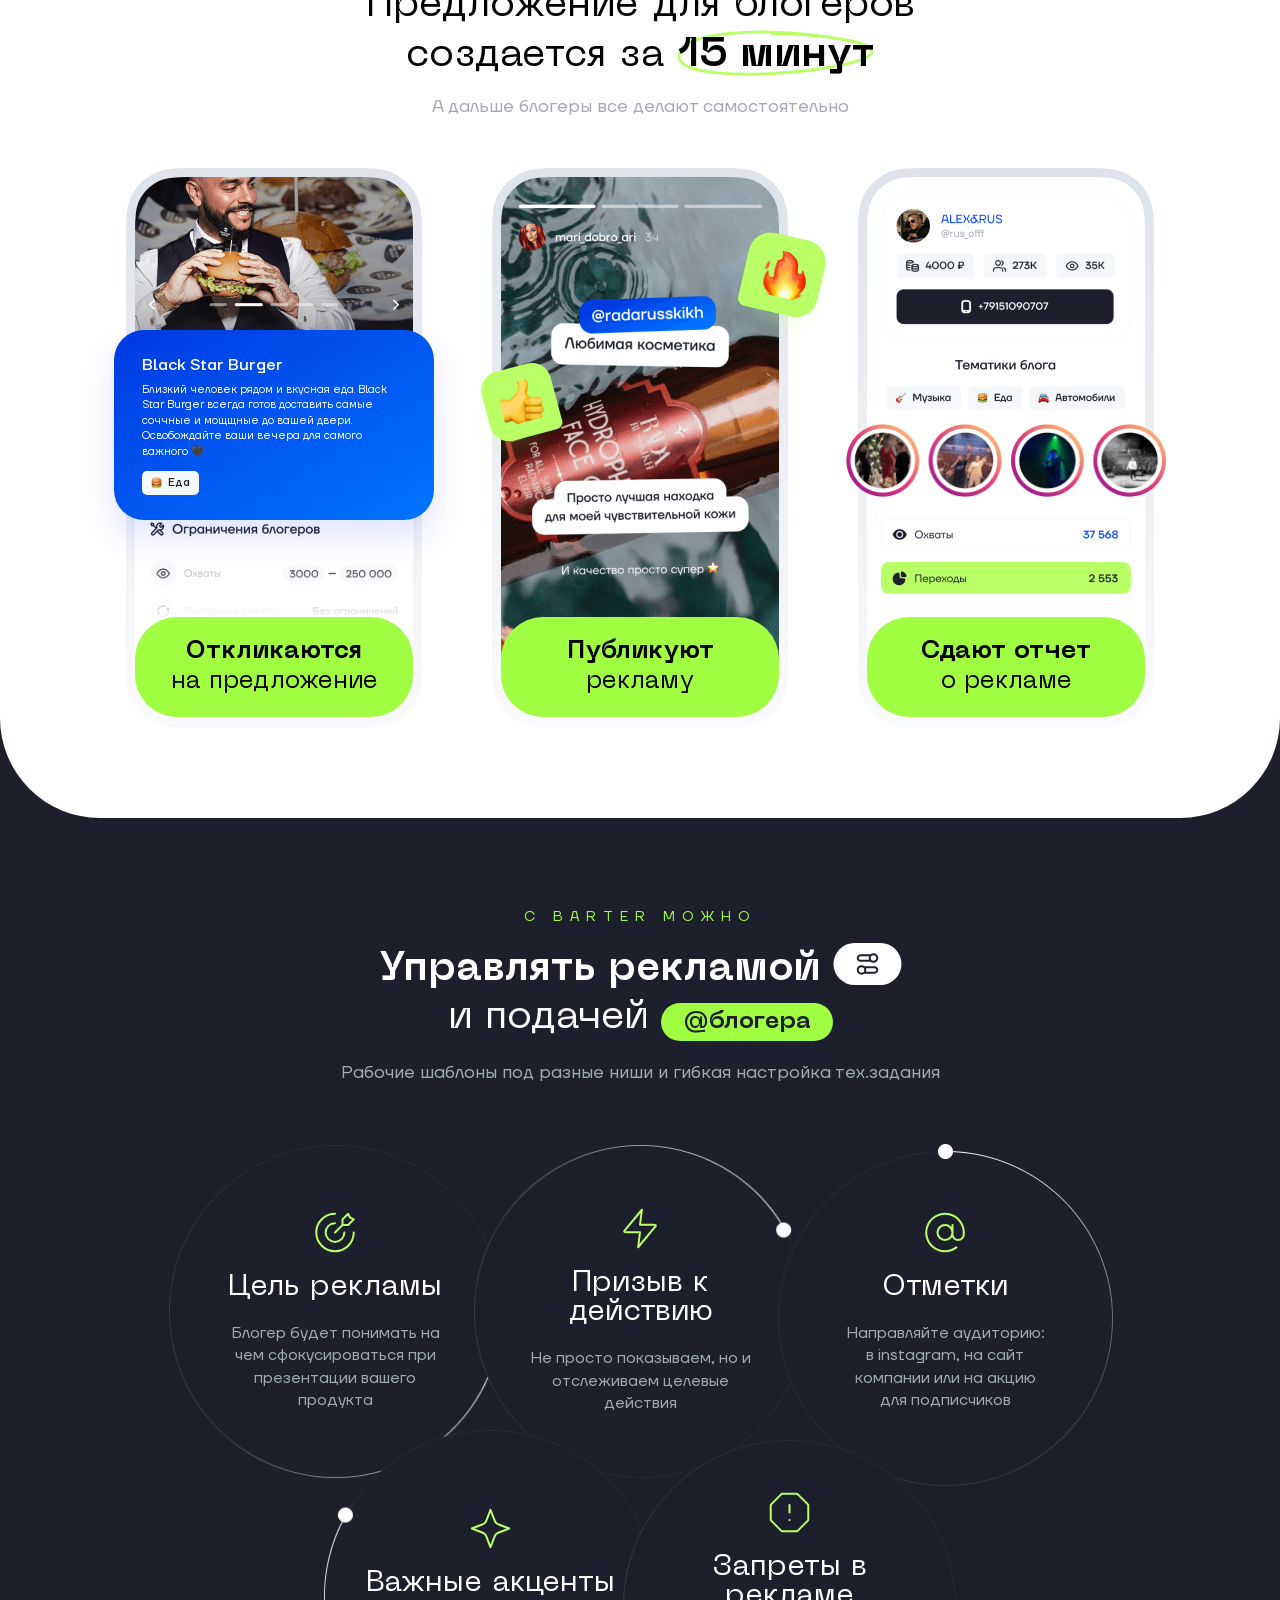
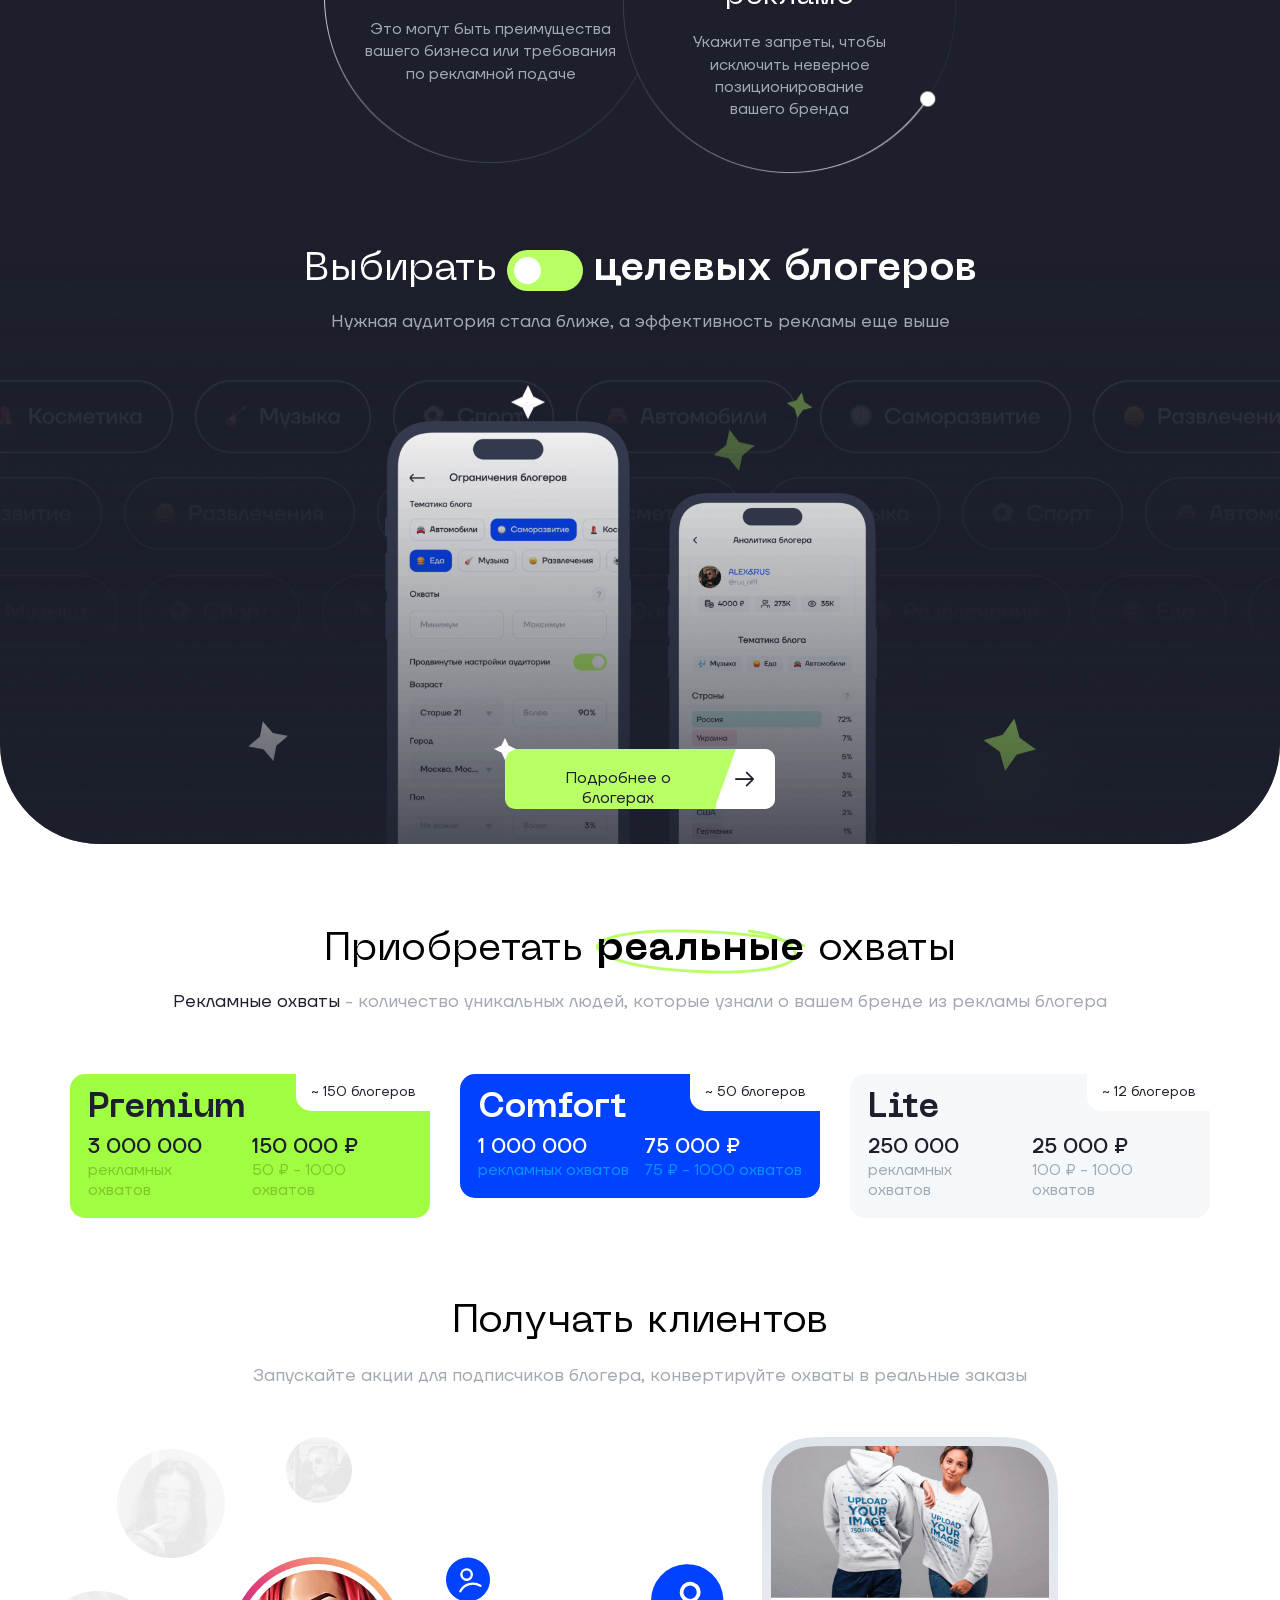
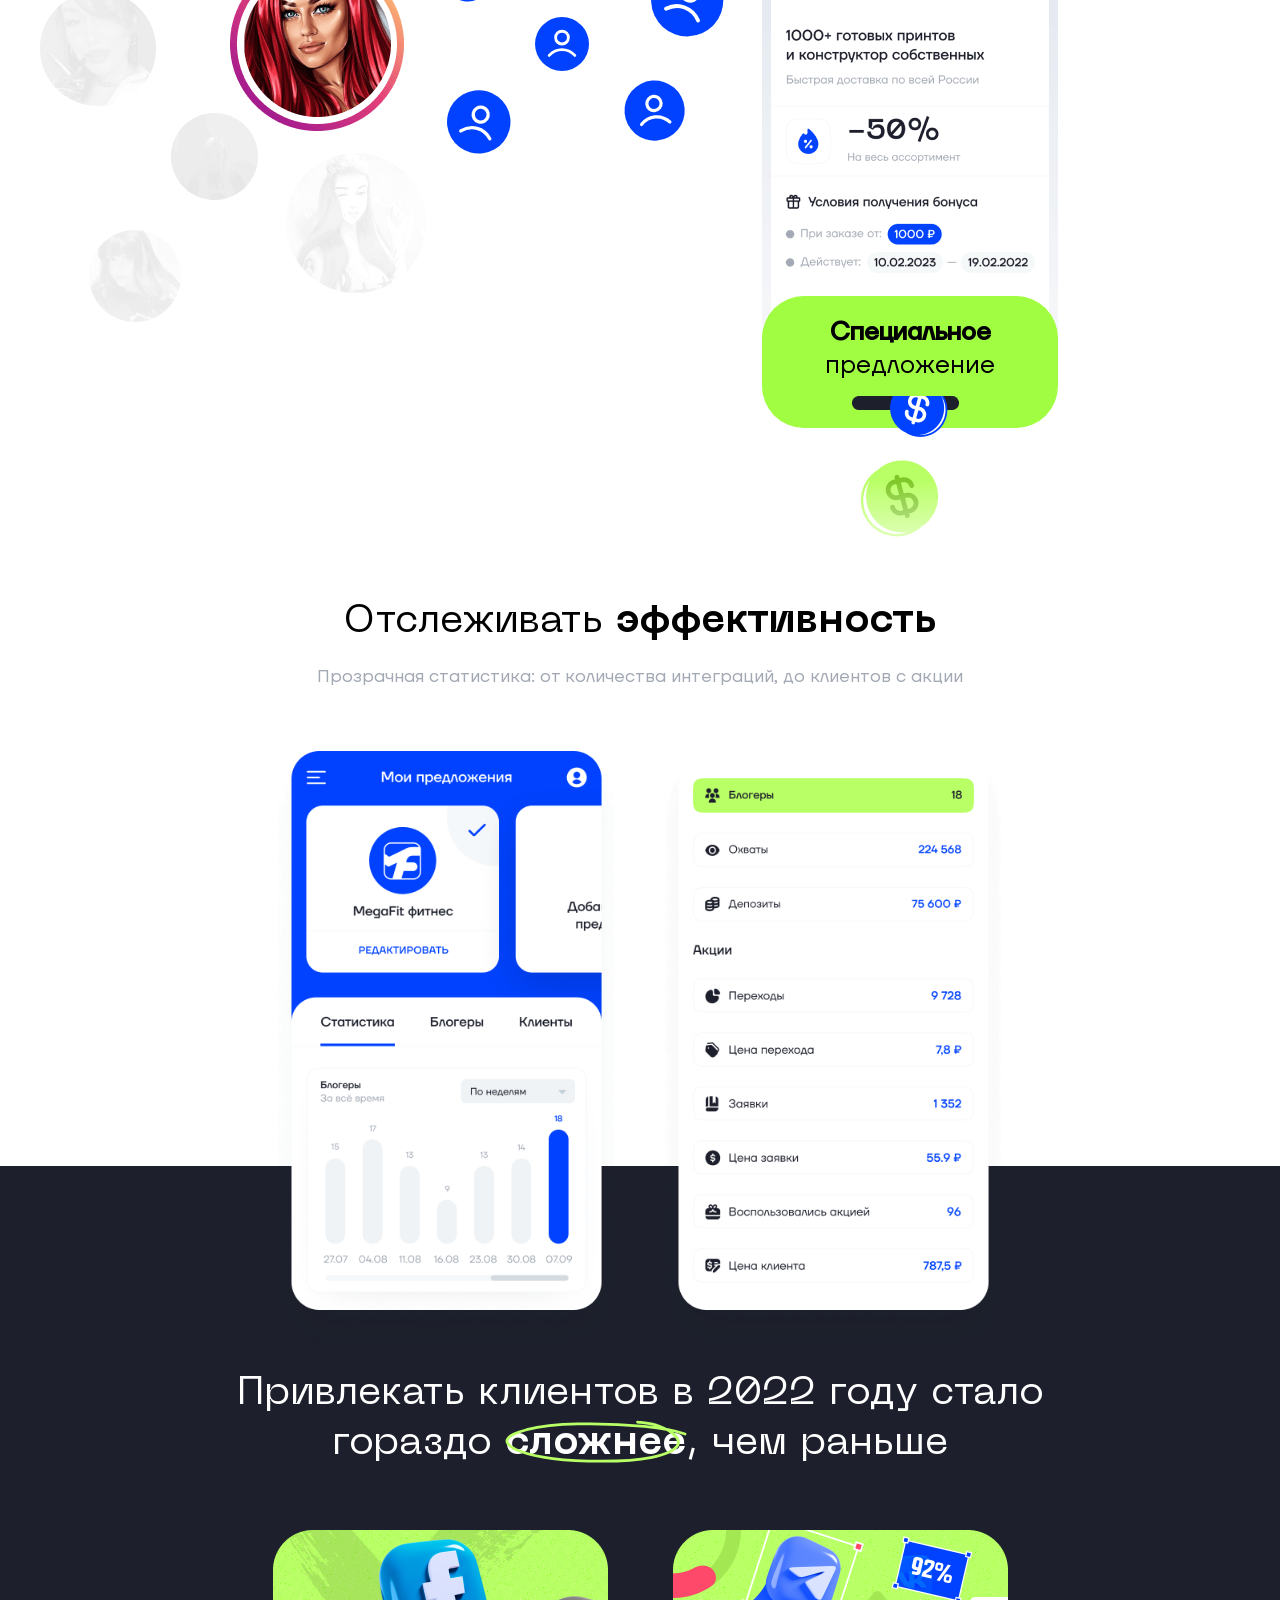
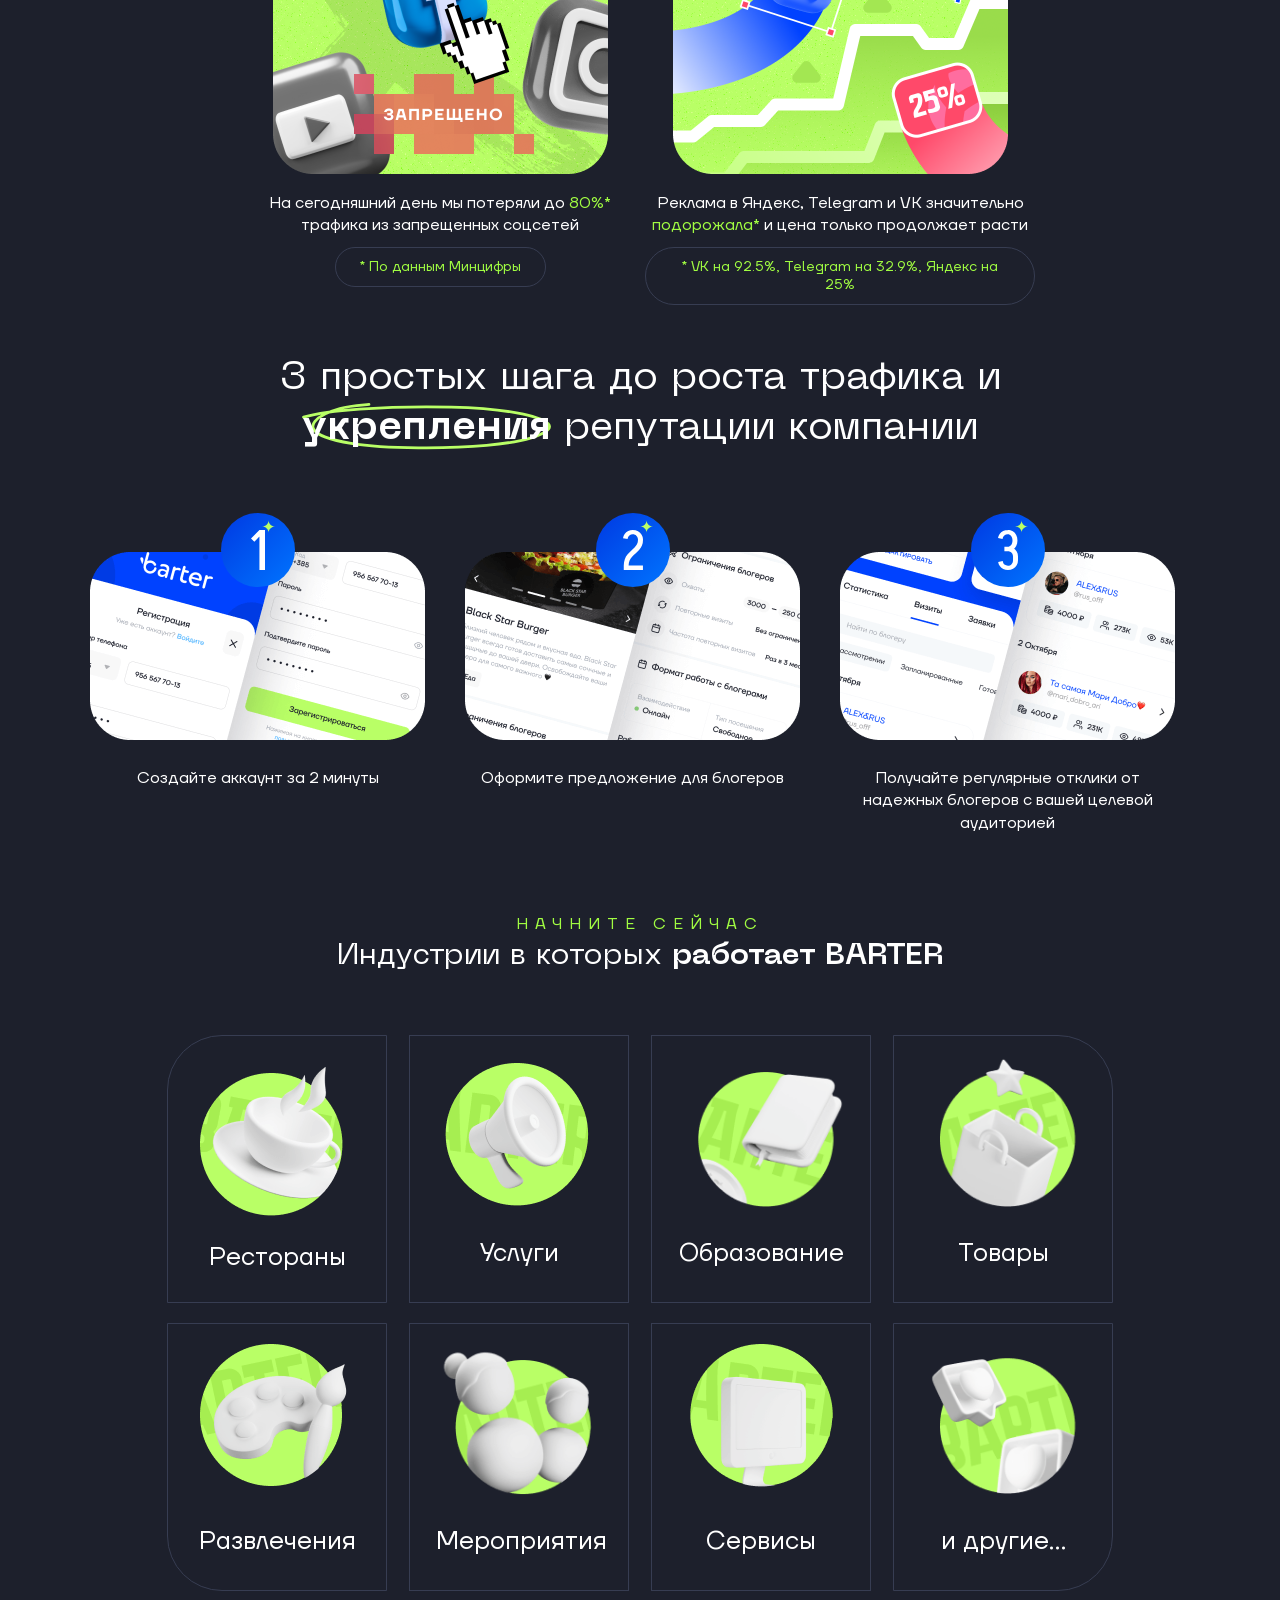
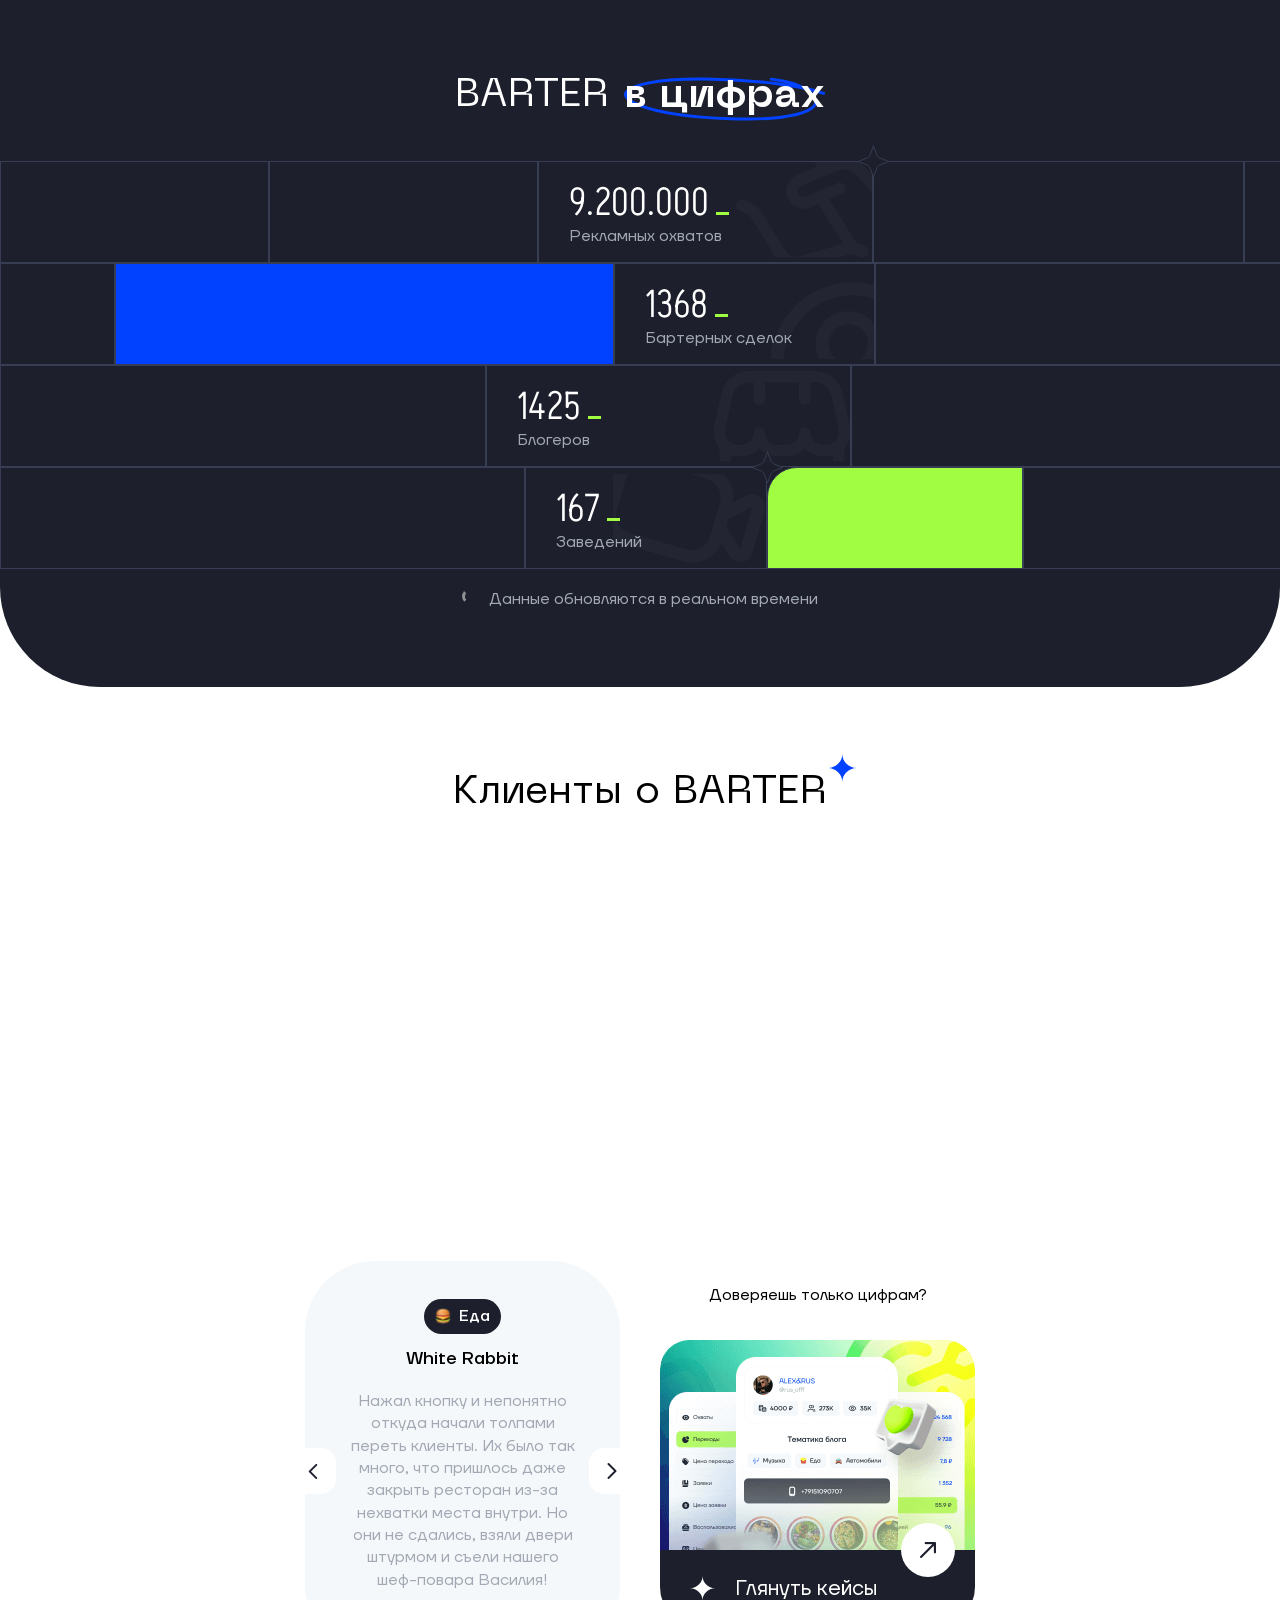
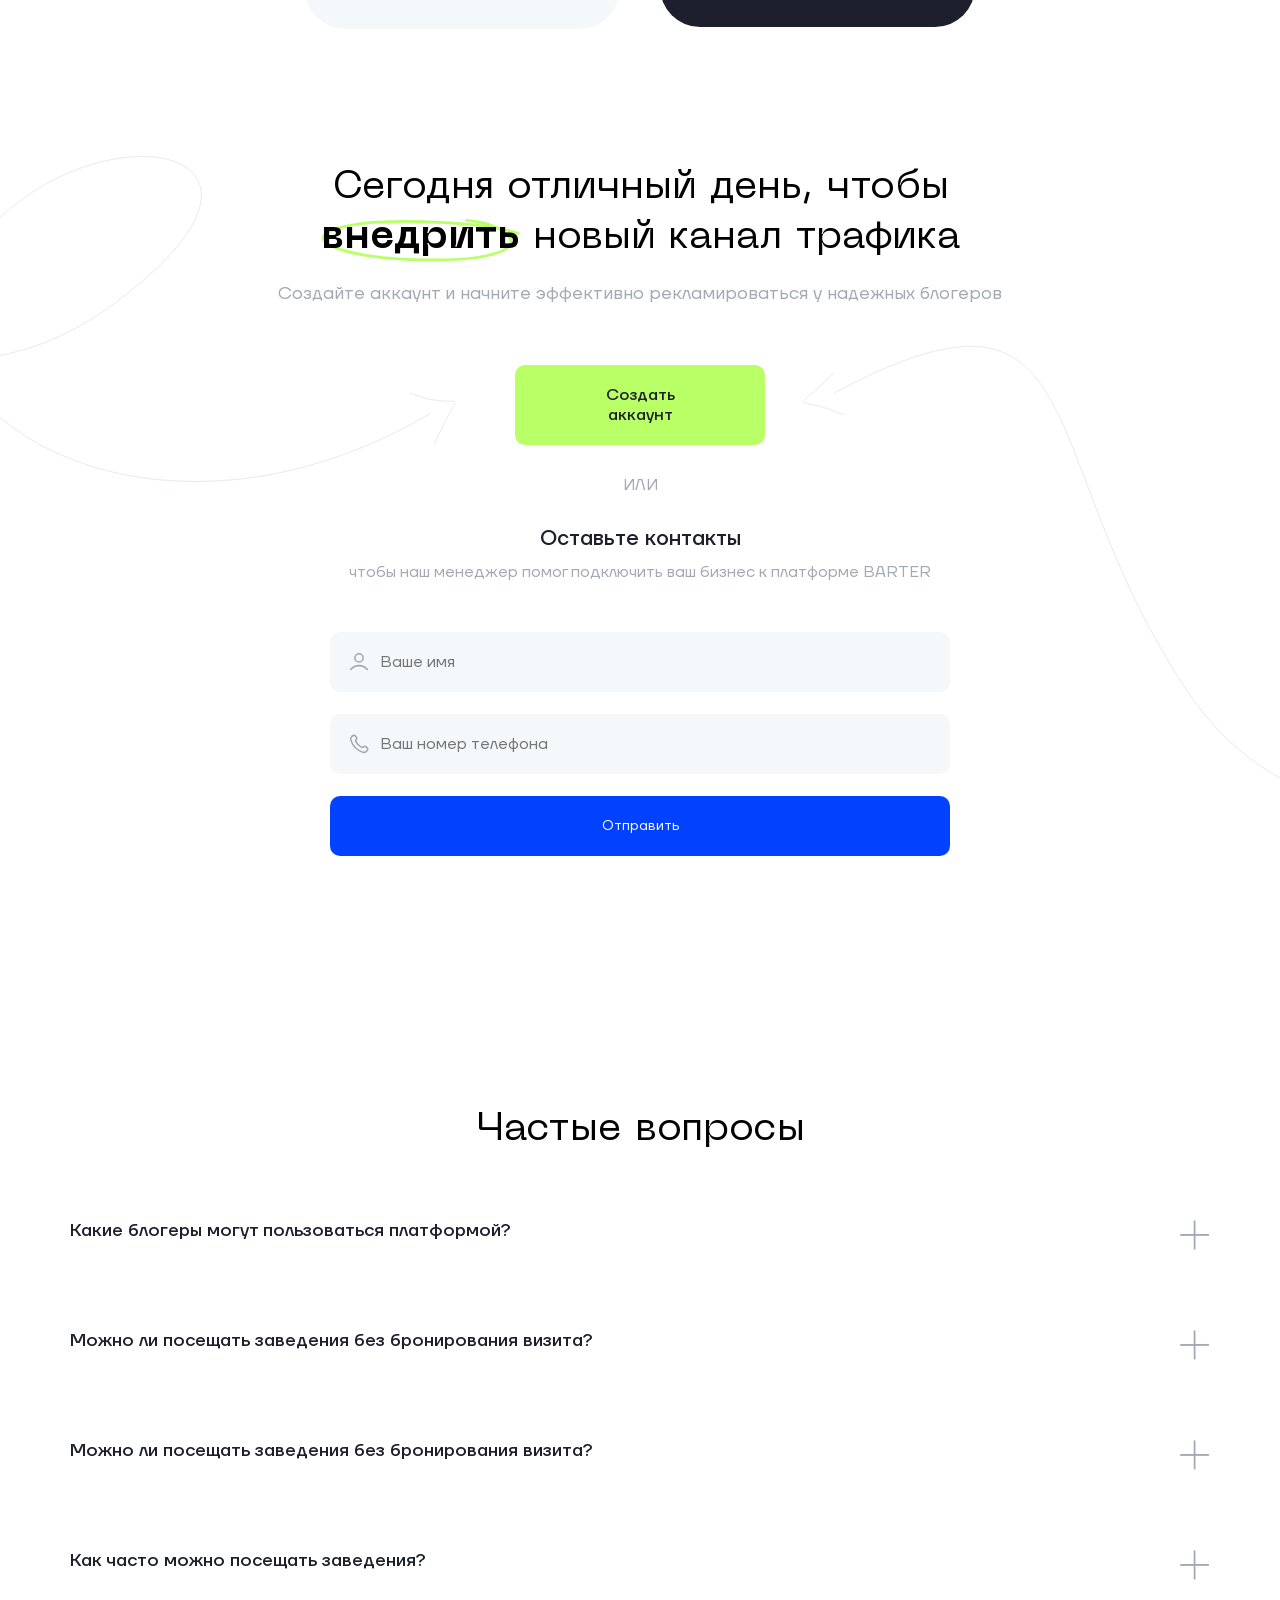
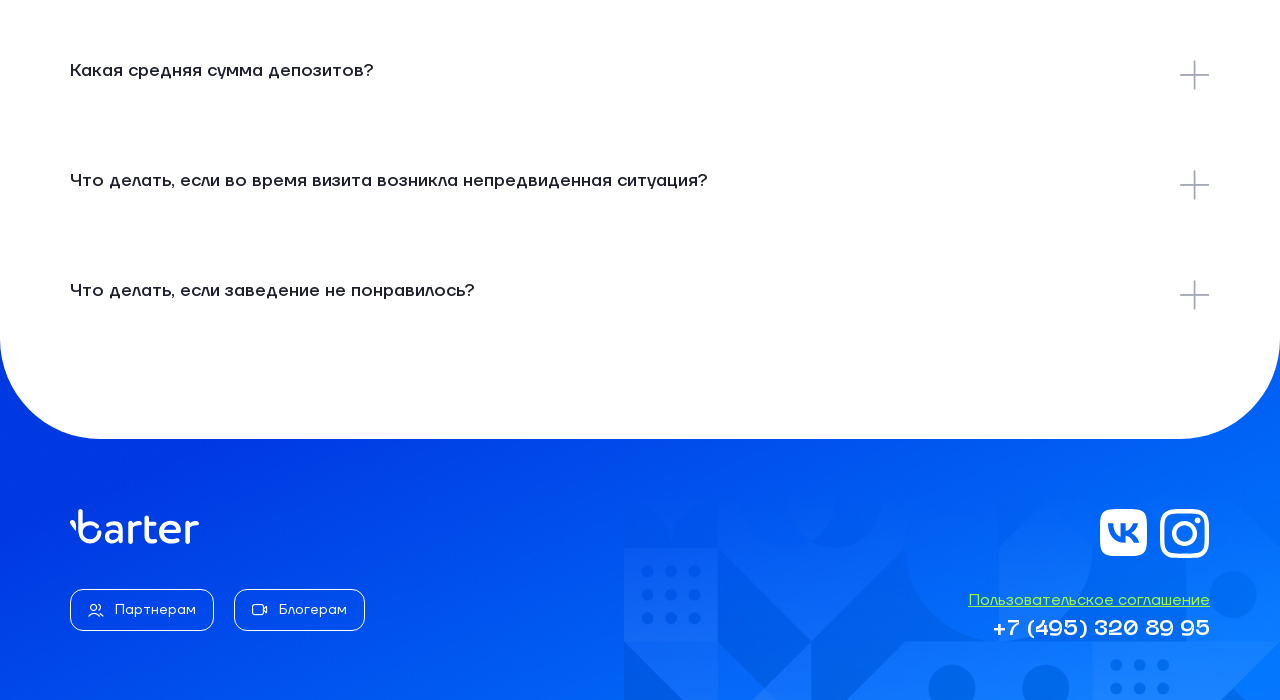
==== commit 451eb527: "minifies css" ====
--- a/app/index.html
+++ b/app/index.html
@@ -14,9 +14,9 @@
 	<!-- swiper -->
 	<link rel="stylesheet" rel="preload" href="libs/swiper/swiper-bundle.min.css"/>
 	<!-- -->
-	<link rel="stylesheet" rel="preload" href="css/first.css">
+	<link rel="stylesheet" rel="preload" href="css/first.min.css">
 	<link rel="stylesheet" rel="preload" href="css/main.min.css">
-	<link rel="stylesheet" rel="preload" href="css/myanims.css">
+	<link rel="stylesheet" rel="preload" href="css/myanims.min.css">
 </head>
 <div id="preloader" class="visible">
 	<div></div>
@@ -256,7 +256,7 @@
 	<section class="fift" id="fift">
 		<div class="container">
 			<div class="title-wrap fift__title-wrap">
-				<h2 class="fift__title title leFadeInLeft wow">
+				<h2 class="fift__title title wow moveFromLeft">
 					Предложение для блогеров <br> создается за <p><span>15 минут</span><img src="img/fift_title_icon.svg"></p>
 				</h2>
 			</div>
@@ -523,11 +523,11 @@
 	<div class="get" id="get">
 		<div class="container">
 			<div class="title-wrap get__title-wrap">
-				<h2 class="get__title title wow leFadeInBottom">
+				<h2 class="get__title title wow moveFromBottom">
 					Получать клиентов
 				</h2>
 			</div>
-			<div class="get__text wow leFadeInBottom">
+			<div class="get__text wow moveFromBottom">
 				Запускайте акции для подписчиков блогера, конвертируйте охваты в реальные заказы
 			</div>
 			<div class="get__wrapper">
@@ -544,7 +544,7 @@
 						<img data-src="img/get-blues-icons.svg" class="lazyload">
 					</div>
 				</div>
-				<div class="get__right wow leFadeInRight">
+				<div class="get__right wow moveFromRight">
 					<div class="get__item">
 						<div class="get__item-img">
 							<img data-src="img/get-img.png" class="lazyload">
@@ -566,12 +566,12 @@
 					Отслеживать <span>эффективность</span>
 				</h2>
 			</div>
-			<div class="track__text wow leFadeInBottom">
+			<div class="track__text wow moveFromBottom">
 				Прозрачная статистика: от количества интеграций, до клиентов с акции
 			</div>
 			<div class="track__img">
-				<img data-src="img/track-phone1.png" class="tp1 leFadeInLeft wow lazyload">
-				<img data-src="img/track-phone2.png" class="tp2 leFadeInRight wow lazyload">
+				<img data-src="img/track-phone1.png" class="tp1 moveFromLeft wow lazyload">
+				<img data-src="img/track-phone2.png" class="tp2 moveFromRight wow lazyload">
 				<img data-src="img/track-img2.png" class="ti2 lazyload">
 			</div>
 		</div>
@@ -580,7 +580,7 @@
 	<div class="hard" id="hard">
 		<div class="container">
 			<div class="hard__title-wrap title-wrap">
-				<h2 class="hard__title title wow leFadeInBottom">
+				<h2 class="hard__title title wow moveFromBottom">
 					Привлекать клиентов в 2022 году стало <br>гораздо <p><img src="img/hard_title_icon.svg"><span>сложнее</span></p>, чем раньше
 				</h2>
 			</div>
@@ -676,7 +676,7 @@
 				НАЧНИТЕ СЕЙЧАС
 			</div>
 			<div class="start__title-wrap title-wrap">
-				<h2 class="start__title title wow leFadeInBottom">
+				<h2 class="start__title title wow moveFromBottom">
 					Индустрии в которых <span>работает BARTER</span>
 				</h2>
 			</div>
--- a/app/css/first.min.css
+++ b/app/css/first.min.css
@@ -0,0 +1,1201 @@
+@charset "UTF-8";
+
+/* reset */
+
+body,
+html {
+  scroll-behavior: smooth;
+  overflow-x: hidden;
+}
+
+* {
+  margin: 0;
+  padding: 0;
+  box-sizing: border-box;
+}
+
+img {
+  max-width: 100%;
+}
+
+li {
+  list-style: none;
+}
+
+a {
+  text-decoration: none;
+  display: inline-block;
+}
+
+input,
+button,
+textarea {
+  outline: none;
+}
+
+button {
+  border: none;
+}
+
+ul li:last-child {
+  margin-right: 0;
+  margin-bottom: 0;
+}
+
+ul li:first-child {
+  margin-left: 0;
+  margin-top: 0;
+}
+
+.text p:last-child {
+  margin-bottom: 0;
+}
+
+.btn a,
+.btn button {
+  cursor: pointer;
+  display: inline-block;
+}
+
+/* Мои классы */
+
+.body-stop {
+  overflow: hidden !important;
+}
+
+.hidden {
+  display: none;
+}
+
+.container {
+  max-width: 1140px;
+  margin: 0 auto;
+}
+
+/* для маленьких мониторов и больших планшетов и обычных планшетов в горизонтальной ротации */
+
+/* т.е мониторы и плашеты (1024-1260) */
+
+/* для обычных планшетов в вертикальной ротации */
+
+/* т.е плашеты (650-991) */
+
+/* для телефонов */
+
+/* т.е телефоны (320-650) */
+
+@font-face {
+  font-family: 'NeueMachina';
+  src: url("../fonts/NeueMachina-Bold.woff2");
+  font-style: normal;
+  font-weight: 700;
+}
+
+@font-face {
+  font-family: 'NeueMachina';
+  src: url("../fonts/NeueMachina-Regular.woff2");
+  font-style: normal;
+  font-weight: 400;
+}
+
+@font-face {
+  font-family: 'TTFirsNeue';
+  src: url("../fonts/TTFirsNeue-Medium.woff2");
+  font-style: normal;
+  font-weight: 500;
+}
+
+@font-face {
+  font-family: 'TTFirsNeue';
+  src: url("../fonts/TTFirsNeue-Regular.woff2");
+  font-style: normal;
+  font-weight: 400;
+}
+
+@font-face {
+  font-family: 'Akshar';
+  src: url("../fonts/Akshar-Light.woff2");
+  font-style: normal;
+  font-weight: 400;
+}
+
+.overflow-hidden {
+  overflow: hidden !important;
+}
+
+* {
+  font-family: 'TTFirsNeue';
+  font-style: normal;
+}
+
+.title {
+  text-align: center;
+  font-family: 'NeueMachina';
+  font-size: 40px;
+  font-weight: 400;
+  line-height: 120%;
+  display: inline-block;
+  position: relative;
+}
+
+.title span {
+  font-family: 'NeueMachina';
+}
+
+.title p {
+  position: relative;
+  display: inline-block;
+}
+
+.title p span {
+  position: relative;
+  font-weight: 700;
+  z-index: 5;
+}
+
+.title p img {
+  position: absolute;
+  left: 0;
+  bottom: 0;
+  z-index: 3;
+}
+
+.title-wrap {
+  position: relative;
+  text-align: center;
+}
+
+.btn {
+  border-radius: 10px;
+  display: inline-flex;
+  align-items: center;
+  justify-content: center;
+  width: 100%;
+  text-align: center;
+  cursor: pointer;
+}
+
+.btn img {
+  font-size: 0;
+}
+
+.btn1 {
+  padding: 10px;
+  height: 42px;
+  font-size: 16px;
+  padding: 11px 17px;
+  gap: 11px;
+  color: #1D202C;
+}
+
+.btn1--type1 {
+  background: #fff;
+  font-weight: 500;
+}
+
+.btn1--type1:hover {
+  background: #F4F6F6;
+}
+
+.btn1--type1:disabled {
+  opacity: .5;
+}
+
+.btn1--type2 {
+  background: #B9FF66;
+  font-weight: 500;
+}
+
+.btn1--type2:hover {
+  background: #9FE051;
+}
+
+.btn1--type2:disabled {
+  opacity: .5;
+}
+
+.btn1--type3 {
+  background: none;
+  border: 1px solid #fff;
+  border-radius: 13px;
+  color: #fff;
+  font-size: 14px;
+}
+
+.btn1--type3:hover {
+  background: #fff;
+  color: #1D202C;
+}
+
+.btn1--type3 i {
+  font-size: 16px;
+}
+
+.btn1--type4 {
+  background: #0042FF;
+  color: #fff;
+  font-size: 14px;
+}
+
+.btn1--type4:hover {
+  background: #0037D7;
+}
+
+.btn1--type4:disabled {
+  opacity: .5;
+}
+
+.btn1--type5 {
+  background: #B9FF66;
+  color: #1D202C;
+  font-size: 16px;
+  position: relative;
+}
+
+.btn1--type5 .icon-right-arrow {
+  position: absolute;
+  right: 0;
+  top: 0;
+  width: 60px;
+  height: 60px;
+  z-index: 9;
+  font-size: 20px;
+  background: #fff;
+  display: inline-flex;
+  align-items: center;
+  justify-content: center;
+  border-top-right-radius: 10px;
+  border-bottom-right-radius: 10px;
+  overflow: hidden;
+}
+
+.btn1--type5 .icon-right-arrow:after {
+  content: '';
+  position: absolute;
+  left: 0;
+  top: 0;
+  border: 20px solid transparent;
+  border-left: 1px solid #B9FF66;
+  border-top: 55px solid #B9FF66;
+}
+
+.btn1--type5 span {
+  position: relative;
+  z-index: 9;
+  align-items: center;
+}
+
+.btn1--type5:hover {
+  opacity: .95;
+}
+
+.btn1--type5:disabled {
+  opacity: .5;
+}
+
+.btn1--type5__star {
+  position: absolute;
+  left: -11px;
+  top: -11px;
+}
+
+/* swiper */
+
+.swiper-button-next {
+  right: -15px;
+  top: 5px;
+  position: absolute;
+  color: #1D202C;
+  width: 46px;
+  height: 46px;
+  display: inline-flex;
+  justify-content: center;
+  align-items: center;
+  background: #fff;
+  border-radius: 15px;
+}
+
+.swiper-button-next:hover {
+  color: #0042FF;
+}
+
+.swiper-button-next:after {
+  display: none;
+}
+
+.swiper-button-prev {
+  left: -15px;
+  top: 5px;
+  position: absolute;
+  color: #1D202C;
+  width: 46px;
+  height: 46px;
+  display: inline-flex;
+  justify-content: center;
+  align-items: center;
+  background: #fff;
+  border-radius: 15px;
+}
+
+.swiper-button-prev:hover {
+  color: #0042FF;
+}
+
+.swiper-button-prev:after {
+  display: none;
+}
+
+.input {
+  background-color: #F5F8FA;
+  border-radius: 10px;
+  width: 100%;
+  border: none;
+  color: #1D202C;
+  background-repeat: no-repeat;
+  background-position: 18px center;
+  -ms-input-placeholder-color: #A2A9B4;
+  -moz-placeholder-color: #A2A9B4;
+}
+
+.input:placeholder {
+  color: #A2A9B4;
+}
+
+.input ::-webkit-input-placeholder {
+  color: #A2A9B4;
+}
+
+.input ::-moz-placeholder {
+  color: #A2A9B4;
+}
+
+.input--size1 {
+  height: 52px;
+  padding-left: 48px;
+  font-size: 14px;
+}
+
+.input--size2 {
+  padding-left: 50px;
+  font-size: 16px;
+  height: 60px;
+}
+
+.input--name {
+  background-image: url(../img/input-persons.svg);
+}
+
+.input--phone {
+  background-image: url(../img/input-phone.svg);
+}
+
+.simplebar-track.simplebar-vertical {
+  background-color: #1D202C;
+  width: 5px;
+}
+
+.simplebar-content-wrapper {
+  padding-right: 15px;
+}
+
+.simplebar-scrollbar::before {
+  left: 0;
+  top: 0;
+  right: 0;
+  bottom: 0;
+  opacity: 1;
+  background-color: #1D202C;
+  border-radius: 5px;
+  border-top-right-radius: 0;
+  cursor: pointer;
+  z-index: 9999;
+}
+
+.simplebar-track.simplebar-vertical .simplebar-scrollbar::before {
+  top: 0;
+  bottom: 0;
+}
+
+.simplebar-scrollbar.simplebar-visible::before {
+  opacity: 1;
+}
+
+.steps .simplebar-track.simplebar-vertical {
+  background-color: #fff;
+}
+
+.steps .simplebar-scrollbar::before {
+  background-color: #fff;
+}
+
+/* preloader */
+
+#preloader {
+  position: fixed;
+  display: flex;
+  justify-content: center;
+  align-items: center;
+  left: 0;
+  top: 0;
+  z-index: 999999;
+  width: 100%;
+  height: 100%;
+  overflow: visible;
+  background: #fff;
+}
+
+.visible {
+  visibility: visible;
+  opacity: 1;
+  transition: opacity 0.1s linear;
+}
+
+.hidden {
+  visibility: hidden;
+  opacity: 0;
+  transition: visibility 0s 0.1s, opacity 0.1s linear;
+}
+
+#preloader div {
+  width: 8vmax;
+  height: 8vmax;
+  border-right: 4px solid #0042FF;
+  border-radius: 100%;
+  animation: spinRight 800ms linear infinite;
+}
+
+#preloader div:before,
+#preloader div:after {
+  content: '';
+  width: 6vmax;
+  height: 6vmax;
+  display: block;
+  position: absolute;
+  top: calc(50% - 3vmax);
+  left: calc(50% - 3vmax);
+  border-left: 3px solid #0042FF;
+  border-radius: 100%;
+  animation: spinLeft 800ms linear infinite;
+}
+
+#preloader div:after {
+  width: 4vmax;
+  height: 4vmax;
+  top: calc(50% - 2vmax);
+  left: calc(50% - 2vmax);
+  border: 0;
+  border-right: 2px solid #0042FF;
+  animation: none;
+}
+
+/* header */
+
+.header {
+  display: flex;
+  justify-content: space-between;
+  margin-bottom: 40px;
+}
+
+.header__left {
+  display: flex;
+  gap: 23px;
+  align-items: center;
+}
+
+.header__right {
+  display: flex;
+  gap: 20px;
+  align-items: center;
+}
+
+.header__bloggers {
+  height: 42px;
+}
+
+.header__enter {
+  height: 42px;
+  width: 42px;
+  color: #1D202C;
+}
+
+.header__enter i {
+  font-size: 16.5px;
+}
+
+.header__burger {
+  color: #fff;
+  font-size: 24px;
+  cursor: pointer;
+}
+
+.header__burger:hover {
+  color: #a1fd42;
+  transform: scale(1.1);
+}
+
+/* main */
+
+.main {
+  height: 590px;
+  background: url(../img/main-bg.jpg) no-repeat center bottom/cover;
+  padding-top: 28px;
+  position: relative;
+  overflow: hidden;
+  z-index: 2;
+  border-radius: 0 0 100px 100px;
+}
+
+.main .container {
+  position: relative;
+  height: 100%;
+}
+
+.main__stamp {
+  background: #a1fd42;
+  border-radius: 15px 15px 15px 0;
+  box-shadow: 0 15px 31px 0 rgba(185, 255, 102, 0.2);
+  display: inline-flex;
+  align-items: center;
+  gap: 10px;
+  padding: 20px 25px;
+  margin-bottom: 28px;
+  font-weight: 500;
+}
+
+.main__title {
+  font-size: 52px;
+  color: #fff;
+  font-family: 'NeueMachina';
+  font-weight: 400;
+  line-height: 95%;
+  margin-bottom: 25px;
+}
+
+.main__title span {
+  font-weight: 700;
+  font-family: 'NeueMachina';
+  hyphens: auto;
+}
+
+.main__title br {
+  display: none;
+}
+
+.main__content {
+  width: 550px;
+}
+
+.main__text {
+  font-size: 18px;
+  line-height: 140%;
+  color: #fff;
+  width: 410px;
+}
+
+.main__phones {
+  position: absolute;
+  right: 75px;
+  bottom: -180px;
+  width: 475px;
+  display: flex;
+}
+
+.main__phones img {
+  position: relative;
+  z-index: 9;
+}
+
+.main__phones .main__phones-green {
+  position: absolute;
+  width: 80px;
+  height: 50px;
+  background: #a1fd42;
+  top: 290px;
+  right: -40px;
+  border-radius: 0 0 12px 0;
+  animation-name: greenMainLine;
+  animation-duration: 3s;
+  animation-delay: 2s;
+  animation-fill-mode: forwards;
+  opacity: 0;
+}
+
+.main__mouse {
+  width: 94px;
+  height: 54px;
+  display: inline-flex;
+  justify-content: center;
+  align-items: center;
+  position: absolute;
+  left: 50%;
+  margin-left: -46px;
+  top: -30px;
+  z-index: 9;
+  background: #fff;
+  border-radius: 20px;
+  cursor: pointer;
+  transition: 0.2s ease;
+}
+
+.main__mouse i {
+  color: #1D202C;
+  font-size: 20px;
+}
+
+.main__mouse:hover {
+  background: #a1fd42;
+}
+
+.main__phone1 {
+  position: absolute;
+  left: 5px;
+  top: -95px;
+}
+
+.main__phone2 {
+  position: absolute;
+  right: 170px;
+  top: -25px;
+}
+
+.main__video-icon {
+  position: absolute;
+  left: 395px;
+  top: 10px;
+}
+
+.main__pac-icon {
+  position: absolute;
+  right: -30px;
+  top: 100px;
+}
+
+.main__arrow-icon {
+  position: absolute;
+  left: 390px;
+  bottom: 30px;
+}
+
+.main__ice-cube-icon {
+  position: absolute;
+  left: -70px;
+  bottom: -230px;
+}
+
+.main__ice-cube-icon:before {
+  content: '';
+  display: inline-block;
+  width: 100px;
+  height: 80px;
+  background: #fff;
+  border-radius: 0 0 0 20px;
+  position: absolute;
+  left: 0px;
+  bottom: 264px;
+}
+
+.main__ice-cube-icon img {
+  position: relative;
+}
+
+.main__ice-cube-icon2 {
+  position: absolute;
+  right: -390px;
+  top: 22%;
+}
+
+.love {
+  position: relative;
+  z-index: 9;
+  padding-top: 75px;
+  padding-bottom: 30px;
+}
+
+.love__title {
+  margin-bottom: 80px;
+}
+
+.love__title span {
+  font-weight: 700;
+  display: inline-flex;
+  align-items: center;
+}
+
+.love__title img {
+  margin: 0 20px;
+}
+
+.love__table {
+  width: 540px;
+  margin: 0 auto;
+  position: relative;
+}
+
+.love__table:before {
+  content: '';
+  display: inline-block;
+  background: #F5F8FA;
+  width: 463px;
+  height: 308px;
+  position: absolute;
+  right: -15px;
+  top: -15px;
+  border-radius: 15px;
+}
+
+.love__table-col {
+  width: 25%;
+  text-align: center;
+  font-weight: 500;
+  font-size: 16px;
+}
+
+.love__table-col i {
+  font-size: 10px;
+  color: #A2A9B4;
+}
+
+.love__table-row {
+  display: flex;
+  align-items: center;
+  justify-content: space-between;
+  height: 40px;
+  border-radius: 10px;
+  border-bottom-left-radius: 0;
+  margin-bottom: 25px;
+  padding: 0 20px;
+  padding-right: 0;
+  z-index: 3;
+  background: #fff;
+  position: relative;
+  box-shadow: 4px 10px 14px -7px rgba(29, 32, 44, 0.1);
+}
+
+.love__table-row .love__table-col:first-child {
+  text-align: left;
+}
+
+.love__table-row .love__table-col:last-child {
+  width: 21%;
+}
+
+.love__table-row--top {
+  margin-bottom: 15px;
+  height: auto;
+  background: none;
+  box-shadow: none;
+}
+
+.love__table-row--top .love__table-col {
+  color: #A2A9B4;
+}
+
+.love__table-row--first {
+  background: #0042FF;
+  color: #fff;
+}
+
+.love__table-row--first .love__table-col i {
+  color: #fff;
+}
+
+.love__title-icon2 {
+  position: absolute;
+  right: -15px;
+  top: -10px;
+}
+
+@media screen and (max-width: 1260px) {
+  .container {
+    width: 950px;
+  }
+}
+
+@media (max-width: 1260px) {
+  .header {
+    margin-bottom: 30px;
+  }
+
+  .main {
+    padding-top: 20px;
+    height: 500px;
+    border-radius: 0 0 70px 70px;
+  }
+
+  .main__stamp {
+    font-size: 14px;
+    padding: 15px 20px;
+    margin-bottom: 15px;
+  }
+
+  .main__title {
+    font-size: 38px;
+  }
+
+  .main__content {
+    width: 450px;
+  }
+
+  .main__phones {
+    width: 280px;
+    right: 175px;
+  }
+
+  .main__phones .main__phones-green {
+    right: -140px;
+    top: 200px;
+  }
+
+  .main__video-icon {
+    width: 70px;
+    left: 335px;
+    top: 20px;
+  }
+
+  .main__pac-icon {
+    width: 60px;
+    top: 75px;
+    right: 10px;
+  }
+
+  .main__arrow-icon {
+    width: 60px;
+    left: 350px;
+    width: 75px;
+  }
+
+  .main__ice-cube-icon {
+    width: 400px;
+    left: -50px;
+    bottom: -170px;
+  }
+
+  .main__ice-cube-icon:before {
+    bottom: 229px;
+    height: 70px;
+  }
+
+  .love__title {
+    margin-bottom: 60px;
+  }
+}
+
+@media screen and (max-width: 991px) {
+  .container {
+    width: 688px;
+  }
+}
+
+@media (max-width: 991px) {
+  .title {
+    font-size: 30px;
+  }
+
+  .header {
+    margin-bottom: 90px;
+  }
+
+  .header__right {
+    gap: 10px;
+  }
+
+  .header__bloggers {
+    height: 36px;
+  }
+
+  .header__enter {
+    width: 36px;
+    height: 36px;
+  }
+
+  .header__logo {
+    width: 114px;
+  }
+
+  .main {
+    height: 590px;
+    border-radius: 0 0 50px 50px;
+    background: url(../img/main-bg2.jpg) no-repeat center bottom/cover;
+  }
+
+  .main__stamp {
+    display: none;
+  }
+
+  .main__title br {
+    display: block;
+  }
+
+  .main__title {
+    font-size: 52px;
+    line-height: 95%;
+  }
+
+  .main__content {
+    width: 330px;
+  }
+
+  .main__text {
+    font-size: 16px;
+  }
+
+  .main__phones {
+    width: auto;
+    right: 0;
+    top: 65px;
+    display: block;
+    width: 250px;
+  }
+
+  .main__phones .main__phones-green {
+    top: 240px;
+    right: -40px;
+  }
+
+  .main__phone1 {
+    left: -95px;
+    top: -5px;
+    width: 240px;
+  }
+
+  .main__phone2 {
+    right: -20px;
+    top: -385px;
+    width: 240px;
+  }
+
+  .main__video-icon {
+    width: 90px;
+    left: 210px;
+    top: 30px;
+  }
+
+  .main__pac-icon {
+    display: none;
+  }
+
+  .main__arrow-icon {
+    bottom: 70px;
+    left: 240px;
+  }
+
+  .main__ice-cube-icon {
+    width: 333px;
+  }
+
+  .main__ice-cube-icon:before {
+    display: none;
+  }
+
+  .love__title {
+    margin-bottom: 40px;
+  }
+
+  .love__title img {
+    width: 50px;
+  }
+
+  .love__table:before {
+    width: 400px;
+  }
+
+  .love__table {
+    width: 476px;
+  }
+
+  .love__table-col {
+    font-size: 14px;
+  }
+
+  .love__title-icon2 {
+    max-width: 20px;
+    right: -10px;
+  }
+}
+
+@media screen and (max-width: 720px) {
+  .container {
+    width: 470px;
+  }
+}
+
+@media (max-width: 720px) {
+  .title {
+    font-size: 24px;
+  }
+
+  .header {
+    margin-bottom: 50px;
+  }
+
+  .main__title br {
+    display: none;
+  }
+
+  .main__title {
+    font-size: 42px;
+  }
+
+  .main__content {
+    width: 390px;
+  }
+
+  .main__phones {
+    width: 250px;
+    top: 315px;
+  }
+
+  .main__phones .main__phones-green {
+    top: 190px;
+  }
+
+  .main__phone1 {
+    width: 160px;
+    left: 15px;
+    top: -5px;
+  }
+
+  .main__phone2 {
+    width: 170px;
+    right: -80px;
+    top: -260px;
+  }
+
+  .main__video-icon {
+    left: 420px;
+    top: 180px;
+    z-index: 9;
+  }
+
+  .main__arrow-icon {
+    left: 58px;
+    bottom: 82px;
+  }
+
+  .main__ice-cube-icon2 {
+    right: -190px;
+    top: 5%;
+  }
+
+  .love {
+    padding-top: 60px;
+  }
+
+  .love__table:before {
+    width: 300px;
+  }
+
+  .love__table {
+    width: 80%;
+  }
+}
+
+@media screen and (max-width: 500px) {
+  .container {
+    width: 335px;
+  }
+}
+
+@media (max-width: 500px) {
+  .title {
+    font-size: 30px;
+  }
+
+  .btn1--type5 .icon-right-arrow {
+    font-size: 15px;
+    width: 45px;
+    height: 42px;
+  }
+
+  .btn1--type5 .icon-right-arrow:after {
+    border-top: 70px solid #B9FF66;
+    left: -10px;
+  }
+
+  .header {
+    margin-bottom: 45px;
+  }
+
+  .main {
+    height: 1037px;
+    border-radius: 0 0 40px 40px;
+    background: url(../img/main-bg3.jpg) no-repeat center bottom/cover;
+  }
+
+  .main__title {
+    font-size: 52px;
+    hyphens: auto;
+  }
+
+  .main__content {
+    width: 100%;
+  }
+
+  .main__text {
+    width: 230px;
+    margin-bottom: 75px;
+  }
+
+  .main__phones {
+    width: 100%;
+    position: relative;
+    right: 0;
+    bottom: 0;
+    top: 0;
+    left: 0;
+  }
+
+  .main__phone1 {
+    width: 230px;
+  }
+
+  .main__phone2 {
+    width: 240px;
+    right: -110px;
+    top: -380px;
+  }
+
+  .main__video-icon {
+    left: 320px;
+    top: 100px;
+  }
+
+  .main__arrow-icon {
+    left: 10px;
+    bottom: 47px;
+  }
+
+  .main__ice-cube-icon {
+    bottom: auto;
+    left: auto;
+    top: 180px;
+    right: -190px;
+  }
+
+  .main__ice-cube-icon2 {
+    display: none;
+  }
+
+  .love .container {
+    margin-left: 0;
+    width: 100%;
+  }
+
+  .love__table:before {
+    width: 463px;
+  }
+
+  .love__table {
+    margin-left: 0;
+    margin-right: 34px;
+    width: auto;
+  }
+
+  .love__table-row .love__table-col:last-child {
+    width: 25%;
+  }
+
+  .love__table-row--first {
+    border-top-left-radius: 0;
+  }
+}
--- a/app/css/main.min.css
+++ b/app/css/main.min.css
@@ -1 +1 @@
-.adv{padding-bottom:76px}.adv__item{background:#F5F8FA;border-radius:15px;min-width:236px;transition:.2s ease}.adv__item:hover{background:#BDFF6E}.adv__item:hover .adv__item-stap{color:#A6EE51;transition:.2s ease}.adv__item:hover .adv__item-bottom-icon{background:#1D202C}.adv__item:hover .adv__item-top{border-color:#A6EE51}.adv__box{display:flex;gap:15px}.adv__box-wrap{padding-bottom:30px;padding-top:20px;width:1240px}.adv__item-top{position:relative;padding-bottom:18px;border-bottom:1px solid rgba(255,255,255,0.05)}.adv__item-img{text-align:center;position:relative;z-index:9;top:-20px}.adv__item-stap{font-size:62px;font-weight:700;font-family:'NeueMachina';position:absolute;bottom:12px;left:15px;color:#fff}.adv__item-bottom{padding:15px;padding-top:10px;padding-bottom:20px;position:relative;font-size:16px}.adv__item-bottom .adv__item-bottom-icon{width:30px;height:3px;background:#0042FF;display:inline-block;position:absolute;left:15px;top:-6px;border-radius:3px 3px 0 0;box-shadow:0 3px 10px 1px rgba(0,0,0,0.1)}.adv__spacer{display:none}.fift{padding-bottom:80px;border-bottom-left-radius:100px;border-bottom-right-radius:100px;z-index:9;position:relative;background:#fff}.fift .simplebar-content-wrapper{padding-right:0!important}.fift .simplebar-track{margin-left:20px}.fift__text{text-align:center;margin-bottom:40px;font-size:18px;color:#A2A9B4}.fift__title p{display:inline-block;position:relative}.fift__title p span{position:relative;z-index:3;font-weight:700}.fift__title p img{position:absolute;z-index:2;left:0;top:0;font-weight:700}.fift__title-wrap{margin-bottom:15px}.fift__box-wrap{overflow-y:hidden;height:580px}.fift__box{display:grid;grid-template-columns:296px 296px 296px;justify-content:center;gap:70px;margin:0 auto;padding-top:10px}.fift__item{text-align:center;height:549px;width:296px;margin:0 auto;position:relative}.fift__item img{margin:0 auto}.fift__item .fift__item-stories{position:absolute;bottom:40%;left:50%;min-width:320px;margin-left:-160px;border-radius:0}.fift__box .fift__item:first-child{margin-left:0}.fift__box .fift__item:last-child{margin-right:30px}.fift__item-content{background:#B9FF66;padding:20px;font-family:'NeueMachina';border-radius:42px;font-size:25px;line-height:120%;position:absolute;margin-left:-139px;left:50%;bottom:0;width:278px}.fift__item-content span{display:block;font-weight:700;font-family:'NeueMachina'}.fift__item2-icon1{position:absolute;left:-28px;top:190px}.fift__item2-icon2{position:absolute;right:-50px;top:60px}.fift__item-wrapper{left:-12px;top:162px;position:absolute;width:320px;padding:25px 28px;border-radius:30px;text-align:left;box-shadow:0 17px 32px 0 rgba(46,66,255,0.15);background:linear-gradient(to right bottom,#0039E2,#0075FF)}.fift__item-title{font-weight:500;font-size:16px;margin-bottom:8px;color:#fff}.fift__item-text{line-height:140%;font-size:11px;margin-bottom:11px;color:#fff}.fift__item-tag{padding:5px 9px;background:#F5F8FA;border-radius:5px;display:inline-flex;align-items:center;gap:6px;color:#1D202C;font-weight:500;font-size:11px}.fift__spacer{display:none}.can{background:#1D202C;padding-top:190px;padding-bottom:74px;margin-top:-100px;margin-bottom:-2px}.can__subtitle{color:#B9FF66;font-size:14px;text-transform:uppercase;letter-spacing:7px;font-weight:400;margin-bottom:12px;text-align:center}.can__title{color:#fff;margin-bottom:15px;font-weight:400}.can__title span{background:#B9FF66;border-radius:50px;font-size:24px;font-weight:700;color:#1D202C;font-family:'NeueMachina';padding:7px 22px}.can__title img{position:relative;bottom:-5px}.can__title-first{font-weight:700;font-family:'NeueMachina'}.can__top-text{color:#A2A9B4;font-size:18px;text-align:center;margin-bottom:60px}.can__item{width:335px;height:335px;text-align:center;display:flex;flex-direction:column;justify-content:center;padding:35px;position:relative}.can__box{display:flex;flex-wrap:wrap;justify-content:center}.can__box .can__item:first-child{z-index:1}.can__box .can__item:nth-child(2){z-index:2;margin:0 -30px}.can__box .can__item:nth-child(3){z-index:3}.can__box .can__item:nth-child(4){z-index:4;margin-top:-50px;margin-right:-36px}.can__box .can__item:last-child{z-index:5;margin-top:-40px}.can__item-circle{position:absolute;left:0;top:0}.can__item-icon{margin-bottom:15px;position:relative;z-index:3}.can__item-name{color:#fff;font-size:30px;font-family:'NeueMachina';margin-bottom:20px;position:relative;z-index:3}.can__item-text{font-size:16px;line-height:140%;color:#A2A9B4;position:relative;z-index:3}.choise{overflow:hidden;position:relative;background:url(../img/choise-bg1.png) no-repeat center bottom,#1D202C;padding-bottom:35px;border-bottom-right-radius:100px;border-bottom-left-radius:100px}.choise__title{color:#fff;margin-bottom:15px;display:flex;align-items:center;justify-content:center;gap:10px}.choise__title span{font-weight:700}.choise__title-tmblr{display:inline-flex;width:76px;height:41px;align-items:center;padding:7px;background:#7F7F7F;border-radius:50px;position:relative;align-items:flex-start;visibility:visible!important}.choise__title-tmblr span{width:27px;height:27px;background:#fff;border-radius:50px;display:inline-block;visibility:visible!important}.choise__text{color:#A2A9B4;font-size:18px;line-height:140%;margin-bottom:415px;text-align:center}.choise__btn{display:inline-block;padding:19px 67px 19px 23px;height:60px;border-radius:10px;align-items:center;transition:.2s ease;position:relative;z-index:10}.choise__btn:hover{transform:scale(1.05)}.choise__btn-wrap{text-align:center}.choise__btn{width:270px;height:60px}.choise__phones{position:absolute;left:50%;width:768px;margin-left:-393px;display:grid;grid-template-columns:246px 246px;justify-content:center;align-items:flex-end;bottom:0}.choise__mask{position:absolute;bottom:-6px;left:0;z-index:9}.choise__mask img{border-radius:100px}.cover{padding:80px 0}.cover__title{margin-bottom:15px}.cover__title p{position:relative;display:inline-block}.cover__title p img{position:absolute;left:0;bottom:0;z-index:0}.cover__title p span{position:relative;z-index:3;font-weight:700}.cover__subtitle{font-size:18px;color:#A2A9B4;margin-bottom:60px;text-align:center;line-height:140%}.cover__subtitle span{color:#1D202C}.cover__box{display:flex;justify-content:center;align-items:flex-start;gap:30px}.cover__item{width:33.33%;border-radius:15px;padding:18px;position:relative;transition:.2s ease}.cover__item:hover{transform:scale(1.05)}.cover__item-title{font-size:34px;font-weight:700;font-family:'NeueMachina';margin-bottom:8px}.cover__item-row{display:flex;gap:14px;justify-content:space-between}.cover__item-col span{font-weight:500;font-size:21px}.cover__item-col p{font-size:16px}.cover__item-add{color:#1D202C;font-size:14px;padding:10px 15px;background:#fff;position:absolute;right:-1px;top:-1px;border-bottom-left-radius:15px}.cover__item--1{background:#B9FF66}.cover__item--1 .cover__item-title{color:#1D202C}.cover__item--1 .cover__item-col span{color:#1D202C}.cover__item--1 .cover__item-col p{color:#7EC728}.cover__item--2{background:#0042FF}.cover__item--2 .cover__item-title{color:#fff}.cover__item--2 .cover__item-col span{color:#fff}.cover__item--2 .cover__item-col p{color:#0094FF}.cover__item--3{background:#F5F8FA;padding-right:11px}.cover__item--3 .cover__item-title{color:#1D202C}.cover__item--3 .cover__item-col span{color:#1D202C}.cover__item--3 .cover__item-col p{color:#A2A9B4}.get{padding-bottom:170px}.get__title-wrap{margin-bottom:18px}.get__text{margin-bottom:50px;text-align:center;font-size:18px;color:#a2a9b4}.get__wrapper{display:flex;justify-content:space-between;padding:0 160px;padding-right:152px;position:relative}.get__shadows{position:absolute;left:-30px;top:0}.get__blues{position:absolute;left:50%;margin-left:-200px;top:115px}.get__left{padding-top:120px}.get__item-img{text-align:center}.gsi1-5{display:none}.gsi2{display:none}.get__item{position:relative}.get__item-content{font-size:25px;position:absolute;bottom:0;left:0;background:#B9FF66;border-radius:42px;z-index:15;text-align:center;padding:20px;padding-bottom:46px}.get__item-content span{font-weight:700}.get__item-content img{position:absolute;top:100px;left:90px}.track{border-bottom-left-radius:100px;border-bottom-right-radius:100px;position:relative;z-index:3}.track__title-wrap{margin-bottom:18px}.track__text{color:#A2A9B4;font-size:18px;line-height:140%;margin-bottom:45px;text-align:center}.track__img{text-align:center;display:flex;justify-content:center}.tp1{width:387px;height:auto}.tp2{width:387px;height:auto}.track__title span{font-weight:700}.ti2{display:none}.hard{background:#1D202C;padding-top:204px;padding-bottom:50px;margin-top:-204px;position:relative;z-index:2}.hard__title-wrap{margin-bottom:62px}.hard__title{color:#fff}.hard__title p{position:relative;display:inline-block;font-weight:700}.hard__title p span{position:relative;z-index:2}.hard__title p img{position:absolute;z-index:3;bottom:5px;left:0}.hard__item{max-width:390px;text-align:center}.hard__box{display:flex;justify-content:center;gap:10px}.hard__item-text{font-size:16px;line-height:140%;margin-bottom:10px;color:#fff}.hard__item-text span{color:#B9FF66}.hard__item-img{margin-bottom:13px;width:335px;margin-left:auto;margin-right:auto}.hard__item-btn{color:#B9FF66;border:1px solid #373D52;padding:10px 24px;font-size:14px;display:inline-block;border-radius:50px}.steps{padding-bottom:80px;background:#1D202C}.stems__title{color:#fff;margin-bottom:60px}.stems__title p{display:inline-block;position:relative}.stems__title p span{position:relative;z-index:9;display:inline-block;font-weight:700}.stems__title p img{position:absolute;top:0;left:0;z-index:2}.steps__box{display:flex;justify-content:center;gap:40px}.steps__box .steps__item:last-child{margin-right:39px}.steps__item{text-align:center;width:335px}.step__item-count{background:linear-gradient(to right bottom,#0039E2,#0075FF);font-size:50px;color:#fff;display:inline-flex;justify-content:center;align-items:center;width:74px;height:74px;border-radius:50px;position:relative;z-index:2}.step__item-count span{position:relative;display:inline-flex;align-items:center;text-align:center}.step__item-count span .step__item-star{position:absolute;right:-11px;top:-10px}.steps__item-img{margin-bottom:22px;margin-top:-35px}.steps__item-name{color:#fff;font-size:16px;line-height:140%}.steps__spacer{width:39px;height:100%;display:none}.start{background:#1D202C;padding-bottom:80px}.start__subtitle{margin-bottom:5px;color:#B9FF66;text-transform:uppercase;letter-spacing:7px;text-align:center}.start__title{color:#fff;margin-bottom:60px;font-size:30px}.start__title span{font-weight:700}.start__item{width:220px;text-align:center;border:1px solid #373D52;padding:32px 26px;padding-top:20px;height:268px;display:flex;flex-direction:column;justify-content:space-between}.start__item:hover .start__item-icon{transform:scale(1.1)}.start__item-icon{transition:.2s ease}.start__box{display:flex;justify-content:center;gap:20px 22px;flex-wrap:wrap}.start__box .start__item:first-child{border-top-left-radius:55px}.start__box .start__item:nth-child(4){border-top-right-radius:55px}.start__box .start__item:nth-child(5){border-bottom-left-radius:55px}.start__box .start__item:last-child{border-bottom-right-radius:55px}.start__item-name{color:#fff;font-size:25px}.start__item-icon{margin-bottom:20px;text-align:center}.numbers{background:#1D202C;padding-bottom:78px;border-bottom-left-radius:100px;border-bottom-right-radius:100px}.numbers__title-wrap{margin-bottom:40px}.numbers__title{color:#fff;display:flex;justify-content:center;align-items:center;gap:15px}.numbers__title p{position:relative;display:inline-block;vertical-align:middle}.numbers__title span{position:absolute;z-index:3}.numbers__title img{bottom:0;left:0}.numbers__row-col{height:102px;border:1px solid #373D52;padding:19px 30px;position:relative;display:flex;flex-direction:column;justify-content:center}.numbers__row-col .numbers__row-star{position:absolute;left:-18px;top:-18px}.numbers__row-content{overflow:hidden}.numbers__count{color:#fff;font-size:39px;font-family:'Akshar';position:relative;z-index:9}.numbers__count:after{content:'';display:inline-block;width:13px;height:3px;background:#B9FF66;position:relative;z-index:3}.numbers__icon{position:absolute;right:0;bottom:0}.numbers__text{color:#A2A9B4;position:relative;z-index:9}.numbers__row{display:grid;margin:0 auto}.numbers__row1{grid-template-columns:21% 21% 335px 29% 220px}.numbers__row2{grid-template-columns:9% 39% 261px 37%}.numbers__row2 .numbers__row-col:nth-child(2){background:#0042FF}.numbers__row3{grid-template-columns:38% 365px 41%}.numbers__row4{grid-template-columns:41% 242px 20% 24%}.numbers__row4 .numbers__row-col:nth-child(3){background:#B9FF66;border-top-left-radius:30px}.numbers__bottom{text-align:center;color:#A2A9B4;margin-top:20px;display:flex;justify-content:center;gap:12px}.comments{padding:82px 0;padding-bottom:135px}.comments__title-wrap{margin-bottom:70px}.comments__img{text-align:center;margin-bottom:23px}.comments__layout{display:flex;justify-content:center;gap:40px}.comments__right{text-align:center;padding-top:24px}.comments__right-title{margin-bottom:25px;font-size:16px}.comments__cases{width:315px;cursor:pointer;transition:.2s ease}.comments__cases:hover{transform:scale(1.05)}.comments__cases-img{width:315px;height:220px;background:url(../img/comments-cases-img.png) no-repeat top center;border-top-right-radius:40px;border-top-left-radius:40px}.comments__cases-content{background:#1D202C;border-bottom-right-radius:40px;border-bottom-left-radius:40px;padding:25px 30px;display:flex;align-items:center;gap:20px;position:relative}.comments__cases-content span{color:#fff;font-size:21px}.comments__left{width:315px;background:#F5F8FA;position:relative;border-radius:70px 70px 40px 40px}.comments__slide{text-align:center;padding:38px 45px;position:relative}.comments__cat{margin-bottom:13px;background:#1D202C;display:inline-flex;justify-content:center;align-items:center;gap:8px;border-radius:100px;width:77px;height:35px}.comments__cat span{color:#fff;font-size:16px;font-weight:500}.comments__cat img{width:16px;height:16px}.comments__title img{position:absolute;right:-30px;top:-15px}.comments__name{font-size:18px;font-weight:500;margin-bottom:20px}.comments__text{line-height:140%;color:#A2A9B4;font-size:16px}.comments__arrows{position:absolute;left:0;top:55.5%;display:flex;width:100%;justify-content:space-between;flex-direction:row-reverse}.swiper-button-next{position:relative}.swiper-button-prev{position:relative}.comments__cases-arrow{width:54px;height:54px;background:#fff;display:inline-flex;justify-content:center;align-items:center;border-radius:50px;position:absolute;right:20px;bottom:50px}.comments__cases-arrow i{color:#1D202C}.today{padding-bottom:130px}.today__title-wrap{margin-bottom:20px}.today__text{font-size:18px;color:#A2A9B4;margin-bottom:60px;text-align:center}.today__create{text-align:center;margin-bottom:30px;position:relative}.today__or{text-transform:uppercase;color:#A2A9B4;margin-bottom:30px;text-align:center}.today__form{width:620px;margin:0 auto;text-align:center;position:relative;z-index:3}.today__create-btn{padding:20px 57px;height:auto;border-radius:10px;width:250px}.today__form-title{font-weight:500;font-size:21px;color:#1D202C;margin-bottom:10px}.today__form-text{color:#A2A9B4;margin-bottom:50px}.today__input{margin-bottom:22px}.today__form-object{width:620px;margin-left:auto;margin-right:auto}.today__form-object input,.today__form-object button{width:100%}.today__form-object button{height:60px}.today__arrow-1{position:absolute;top:-210px;left:-410px}.today__arrow-2{position:absolute;right:-390px;top:-20px}.qa{padding-top:120px;padding-bottom:50px;border-radius:0 0 100px 100px;position:relative;z-index:2;background:#fff}.qa__title-wrap{margin-bottom:65px}.qa__item{margin-bottom:67px;position:relative;cursor:pointer}.qa__item:hover .qa__item-status{color:#9FE051}.qa__item-row{display:flex;justify-content:space-between}.qa__item-title{color:#1D202C;font-size:18px;font-weight:500;margin-bottom:20px}.qa__item-content{max-height:0;opacity:0;overflow:hidden;will-change:max-height;transition:all .3s ease-out;box-sizing:content-box;padding-right:70px}.qa__item-content p{color:#A2A9B4;font-size:16px;line-height:140%;margin-bottom:24px}.qa__item--open{padding-top:40px}.qa__item--open:before{content:'';display:inline-block;background:#0042FF;border-radius:2px 4px 0 0;position:absolute;left:0;top:0;width:23px;height:7px}.qa__item--open .qa__item-content{width:auto;height:auto;overflow:visible;opacity:1}.qa__item-status{font-size:30px;color:#A2A9B4;transition:.2s ease}.footer{background:url(../img/footer-bg.jpg) no-repeat center top/cover;padding-bottom:60px;padding-top:170px;position:relative;margin-top:-100px}.footer__wrapper{display:flex;justify-content:space-between}.footer__logo{margin-bottom:40px}.footer__btns{display:flex;gap:20px}.footer__right{text-align:right}.footer__soc{display:flex;gap:13px;margin-bottom:26px;justify-content:flex-end}.footer__roots{text-decoration:underline;color:#B9FF66;font-size:16px;margin-bottom:10px;display:block;font-weight:400}.footer__roots:hover{text-decoration:none}.footer-phone{display:block;font-weight:700;font-size:21px;color:#fff;font-family:'NeueMachina'}.footer-phone:hover{color:#B9FF66}.menu{position:fixed;left:0;top:0;width:0;height:0;overflow:hidden;z-index:100;background:#fff;display:flex;justify-content:center;align-items:center;transition:.3s ease;border-bottom-right-radius:100px;overflow-y:scroll}.menu--open{width:100vw;height:100vh;overflow:hidden;border-bottom-right-radius:0}.menu--open:before{content:'';width:100vw;height:30vh;background:#fff;display:block;position:fixed;left:0;bottom:0;z-index:1}.menu__close{position:absolute;left:55px;top:55px;padding:12px 20px;background:#F5F8FA;border-radius:15px;color:#A2A9B4;font-weight:500;font-size:18px;transition:.2s ease;cursor:pointer;display:inline-flex;align-items:center;z-index:9}.menu__close i{margin-right:10px;vertical-align:middle;font-size:13px}.menu__close:hover{background:#0042FF;color:#fff}.menu__content{width:420px;z-index:3;position:relative}.menu__title{color:#0042FF;font-weight:500;font-size:12px;margin-bottom:40px;letter-spacing:8px}.menu__list{display:flex;flex-direction:column;gap:20px;margin-bottom:73px}.menu__list a{color:#A2A9B4;font-size:21px;font-family:'NeueMachina';transition:.2s ease}.menu__list a:hover{font-weight:700;color:#1D202C;padding-left:30px;background:url(../img/menu_li_icon.svg) no-repeat left center}.menu__phone{display:flex;align-items:center;gap:18px;margin-bottom:73px;position:relative;z-index:3}.menu__phone-icon{width:42px;height:42px;display:inline-flex;justify-content:center;align-items:center;background:#0042FF;border-radius:50px}.menu__phone-phone{font-weight:700;font-size:18px;color:#1D202C;display:block;margin-bottom:6px}.menu__phone-time{display:flex;align-items:center;gap:8px;color:#A2A9B4;font-size:14px}.menu__phone-time:before{content:'';width:7px;height:7px;background:#B9FF66;border-radius:50px}.menu__btns-row{display:flex;gap:15px;margin-bottom:40px}.menu__btn4{width:100%}.menu__icon0{position:absolute;left:6%;top:45%}.menu__icon0 span{display:inline-block;width:10px;height:10px;background:#0042FF;border-radius:50px}.menu__icon1{position:absolute;left:7%}.menu__icon3{position:absolute;right:20vw;top:54vh}.menu__all{position:absolute;width:1920px;left:50%;margin-left:-960px;top:356px;width:100%}.menu__all img{max-width:1920px}.modal__container{width:100%;max-width:1136px;height:514px;border-radius:40px;padding:80px;padding-right:75px;display:flex;justify-content:center;gap:100px;background:#fff;margin:0 15px;position:relative}.modal__content{width:300px;text-align:center}.modal__title{color:#1D202C;font-weight:500;font-size:21px;line-height:140%;margin-bottom:10px}.modal__text{font-size:14px;line-height:140%;color:#A2A9B4;margin-bottom:26px}.modal__img{width:400px;max-width:100%}.pi12{display:none}.modal{position:fixed;width:100%;height:100%;opacity:0;visibility:hidden;transition:all .3s ease;top:0;left:0;display:flex;align-items:center;justify-content:center;z-index:100}.modal__bg{position:absolute;background:rgba(0,0,0,0.5);width:100%;height:calc(100vh + 200px);z-index:11;top:0;left:0}.modal__wrapper{display:flex;justify-content:center;align-items:center;position:relative;z-index:12}.modal.open{visibility:visible;opacity:1;transition-delay:0}.modal__close{position:absolute;right:25px;top:25px;font-size:30px;background:none;cursor:pointer}.createfixed{position:fixed;right:50px;bottom:50px;display:inline-flex;justify-content:center;align-items:center;flex-direction:column;gap:10px;border-radius:100px;width:130px;height:130px;z-index:1000;transition:.1s ease;cursor:pointer;background:#B9FF66;box-shadow:0 43px 85px -21px rgba(185,255,102,0.3)}.createfixed:hover{background:#9FE051}.createfixed__name{color:#1D202C;line-height:140%;font-size:18px}.createfixed__icon{max-width:25px}@media (max-width: 1260px){.adv__box-wrap{width:100%}.fift{border-bottom-left-radius:70px;border-bottom-right-radius:70px;padding-bottom:50px}.fift .container{width:100%;margin:0 auto}.fift__box{grid-template-columns:1fr 1fr 1fr;justify-content:center;gap:0}.fift__item{height:540px;width:266px;margin:0 auto!important}.fift__item img{border-bottom-left-radius:50px;border-bottom-right-radius:50px}.fift__item .fift__item-stories{bottom:44%}.fift__box .fift__item:first-child{margin-left:auto;margin-right:0}.fift__item-content{font-size:23px;width:250px;margin-left:-125px;bottom:30px}.fift__item2-icon1{max-width:100px}.fift__item2-icon2{max-width:100px}.fift__item-wrapper{width:290px;padding:22px 24px;left:-11px;top:150px}.choise{background-position:center -30px;border-bottom-right-radius:70px;border-bottom-left-radius:70px}.cover__item-title{font-size:26px}.cover__item-col span{font-size:18px;margin-bottom:5px;display:block}.cover__item-col p{font-size:15px}.get{padding-bottom:180px}.get__wrapper{padding:0;padding-left:130px}.get__blues{margin-left:-150px}.get__left{padding-top:97px}.numbers__row-col{height:90px;padding:12px 30px}.today{padding-bottom:100px}.today__arrow-1{left:-480px}.today__arrow-2{right:-490px}.qa{border-radius:0 0 70px 70px}.menu__icon1{max-width:130px;top:50%}.menu__all{margin-left:-910px;width:1520px}.modal__container{gap:50px}.createfixed__name{font-size:15px;line-height:120%}}@media (max-width: 991px){.adv .container{margin-right:0;width:92%}.adv__item:hover{background:#F5F8FA}.adv__item:hover .adv__item-stap{color:#fff}.adv__item:hover .adv__item-top{border-bottom:none}.adv__item-bottom{font-size:14px}.fift{padding-bottom:60px;border-bottom-left-radius:50px;border-bottom-right-radius:50px}.fift__box-wrap{padding-left:12px;padding-right:20px;height:530px}.fift__box{grid-template-columns:246px 246px 246px 1px;gap:80px;justify-content:flex-start}.fift__box .fift__item:first-child{margin-left:20px!important}.fift__item{height:510px;width:250px}.fift__item .fift__item-stories{min-width:300px;margin-left:-150px}.fift__box .fift__item:last-child{width:auto}.fift__item-content{font-size:21px;width:236px;margin-left:-118px}.fift__item2-icon1{max-width:90px;left:-43px;top:160px}.fift__item2-icon2{max-width:90px;right:-40px}.fift__item-wrapper{width:255px;left:-3px;top:130px;border-radius:25px}.fift__item-title{font-size:13px}.fift__item-text{font-size:9px}.fift__spacer{display:block;min-width:1px;height:20px}.can{padding-top:170px}.can__title{line-height:150%}.can__title span{font-size:22px;padding:5px 22px}.can__title img{max-width:60px}.can__top-text{font-size:14px;margin-bottom:40px}.can__box .can__item:nth-child(3){margin-top:-30px}.can__box .can__item:nth-child(4){margin-top:-30px;margin-left:-45px}.can__box .can__item:last-child{margin-top:-50px;margin-right:-20px}.can__item-text{font-size:14px;padding:0 30px}.can__item-text br{display:none}.choise{background-image:url(../img/choise-bg2.png);background-color:#1D202C;background-position:center 110px;border-bottom-right-radius:50px;border-bottom-left-radius:50px}.choise__text{font-size:14px;margin-bottom:340px}.choise__phones{grid-template-columns:208px 190px;bottom:-30px}.choise__mask{bottom:-5px}.cover{padding:60px 0}.cover__subtitle{font-size:14px;width:495px;margin-left:auto;margin-right:auto;margin-bottom:40px}.cover__box{flex-direction:column;align-items:center;gap:20px}.cover__item{width:335px}.cover__item-title{font-size:30px;margin-bottom:10px}.cover__item-col p{font-size:16px}.cover__item-add{font-size:12px}.cover__item--1 .cover__item-col p{font-size:14px}.get__text{font-size:14px;margin-bottom:70px}.get__wrapper{flex-direction:column;padding-left:0}.get__shadows{left:50%;margin-left:-281px;top:-40px}.get__blues{position:static;margin-left:auto;margin-right:auto;margin-bottom:26px;max-width:220px}.get__left{text-align:center;padding-top:0}.gsi1-5{display:block}.gsi1{display:none}.get__girl{margin-bottom:-15px;max-width:150px;margin-left:auto;margin-right:auto}.get__item-content{width:300px;left:50%;margin-left:-150px}.track__text{margin-bottom:35px;font-size:14px}.track__img img{width:auto;margin-left:auto;margin-right:auto}.tp1{display:none}.tp2{display:none}.ti2{display:block}.ti1{display:none}.hard{margin-top:-140px;padding-top:160px}.hard__title-wrap{margin-bottom:40px}.hard__box{gap:18px}.hard__item-text{font-size:14px}.hard__item-btn{font-size:12px;padding:10px 16px}.steps{padding-bottom:60px}.steps .container{width:100%;padding-left:39px;margin-right:0}.steps__box-wrap{padding-bottom:50px}.steps__box{justify-content:flex-start}.steps__item{min-width:335px}.steps__spacer{display:block}.start__title{margin-bottom:40px}.start__item{height:195px;width:161px;padding-bottom:23px;align-items:center}.start__box{gap:14px}.start__box .start__item:first-child{border-top-left-radius:40px}.start__box .start__item:nth-child(2){border-top-right-radius:40px}.start__box .start__item:nth-child(4){border-radius:0}.start__box .start__item:nth-child(5){border-radius:0}.start__box .start__item:nth-child(7){border-bottom-left-radius:40px}.start__box .start__item:last-child{border-bottom-right-radius:40px}.start__item-name{font-size:18px}.numbers{padding-bottom:60px;border-bottom-left-radius:50px;border-bottom-right-radius:50px}.numbers__row-col{height:102px}.numbers__row1{grid-template-columns:1fr 1fr 1fr}.numbers__row1 .numbers__row-col:nth-child(2){display:none}.numbers__row1 .numbers__row-col:nth-child(4){display:none}.numbers__row2{grid-template-columns:3fr 2.5fr 1.5fr}.numbers__row2 .numbers__row-col:first-child{display:none}.numbers__row2 .numbers__row-col:last-child{display:none}.numbers__row4{grid-template-columns:5fr 6fr 7fr}.numbers__row4 .numbers__row-col:nth-child(3){border-radius:0}.numbers__row4 .numbers__row-col:last-child{display:none}.comments{padding:60px 0}.comments__title-wrap{margin-bottom:30px}.comments__img{width:560px;margin-left:auto;margin-right:auto}.comments__layout{flex-direction:column;width:335px;margin:0 auto;align-items:center;gap:30px}.comments__right-title{font-size:14px}.comments__cases-img{width:100%}.comments__text{font-size:14px}.today{padding-bottom:70px}.today__text{font-size:14px;margin-bottom:40px}.today__form{width:500px}.today__create-btn{font-size:14px}.today__form-object{width:100%}.today__form-object button{height:52px}.today__arrow-1{max-width:330px;left:-150px;top:-20px}.today__arrow-2{max-width:330px;right:-150px;top:10px}.qa{border-radius:0 0 50px 50px;padding-top:80px}.qa__item-title{font-size:16px}.qa__item-content p{font-size:14px}.qa__item-status{font-size:22px}.footer__logo{margin-bottom:25px}.footer__btns{flex-direction:column}.footer__right{display:flex;flex-direction:column}.footer__soc{margin-bottom:auto}.footer-phone{font-size:18px}.menu__close{top:25px;left:25px}.menu__icon1{display:none}.menu__all{margin-left:-745px;top:371px}.menu__all img{max-width:1520px}.modal__container{height:auto;padding:0;gap:0;flex-direction:column;border-radius:60px 60px 20px 20px}.modal__content{width:100%;padding:40px;padding-top:0}.modal__img{width:100%}.modal__wrapper{width:500px}.modal__close{font-size:12px;line-height:12px;right:-15px;top:-15px;background:#fff;border-radius:50px;width:30px;height:30px;display:inline-flex;justify-content:center;align-items:center}.createfixed{right:20px;bottom:20px}}@media (max-width: 720px){.adv .container{width:95%}.can__title{line-height:180%}.can__title img{max-width:50px}.can__item{margin:0!important;margin-bottom:-36px!important}.can__item-icon{margin-bottom:5px}.choise{background-position:center 110px}.choise__text{margin-bottom:340px}.choise__phones{grid-template-columns:198px 192px;bottom:0}.cover__subtitle{width:100%}.cover__item-title{font-size:24px}.cover__item-col span{font-size:16px}.cover__item-col p{font-size:14px}.get__text{margin-bottom:90px}.get__shadows{margin-left:-190px;top:-90px}.get__blues img{width:230px}.gsi1-5{display:none}.gsi2{display:block}.hard{padding-top:140px}.hard__title br{display:none}.hard__box{flex-direction:column;gap:40px;justify-content:center;align-items:center}.stems__title{margin-bottom:40px}.steps__item{min-width:275px}.start__item{padding:26px 20px}.start__item-icon{max-width:90px;justify-content:center;align-items:center}.numbers__row-col{height:90px;padding:12px 22px}.numbers__count{font-size:25px}.numbers__row1{grid-template-columns:1fr 7fr 5fr}.numbers__row2{grid-template-columns:7fr 6fr 1fr}.numbers__row3{grid-template-columns:1fr 5fr 1fr}.numbers__row4{grid-template-columns:1fr 5fr 5fr}.comments__img{position:relative;margin-left:-60px}.today__form{width:100%}.today__arrow-1{left:-240px;top:-30px}.today__arrow-2{right:-260px}.footer{padding-top:150px;padding-bottom:40px}.menu{align-items:flex-start}.menu__close{font-size:13px;left:auto;right:20px}.menu__close i{font-size:10px}.menu__content{width:100%;height:100%;overflow-y:scroll;overflow-x:hidden;padding:0 40px;padding-bottom:90px}.menu__title{margin-top:30px}.menu__list{margin-bottom:50px}.menu__list a{font-size:18px}.menu__phone{margin-bottom:60px}.menu__btns-row{margin-bottom:20px}.menu__icon0{display:none}.menu__all{margin-left:-925px;top:356px;width:1920px}.menu__all img{max-width:1920px}.modal__container{max-width:400px}.createfixed{width:120px;height:120px;gap:5px}.createfixed__name{font-size:15px}}@media (max-width: 500px){.adv{padding-bottom:40px}.adv .container{width:100%}.adv .simplebar-track{margin-left:20px}.adv__item:hover .adv__item-bottom-icon{background:#0042FF}.adv__box .adv__item:first-child{margin-left:20px}.adv__box .adv__item:last-child{margin-right:20px}.adv__spacer{display:block;min-width:20px;height:100px}.fift{padding-bottom:40px}.fift .container{padding-left:6px;padding-right:6px}.fift__text{font-size:14px;margin-bottom:25px}.fift__title br{display:none}.fift__box-wrap{height:auto}.fift__box-wrap .simplebar-content-wrapper{padding-right:0}.fift__box-wrap .simplebar-content{padding:0!important}.fift__box{grid-template-columns:250px;justify-content:center;gap:50px;padding-bottom:10px}.fift__box .fift__item:first-child{margin-left:0!important}.fift__item{height:452px}.fift__item .fift__item-stories{min-width:268px;margin-left:-134px;bottom:38%}.fift__item-content{bottom:-10px}.fift__item-wrapper{left:-12px;width:274px;top:126px}.fift__spacer{display:none}.can__subtitle{font-size:12px}.can__title{line-height:170%;font-size:25px}.choise{padding-bottom:40px;border-bottom-right-radius:40px;border-bottom-left-radius:40px;background-position:center 160px}.choise__title{display:block}.choise__title img{max-width:66px;margin-bottom:-5px}.choise__btn{width:226px!important;height:42px!important;font-size:14px;padding:13px 48px 14px 11px}.choise__phones{display:flex;justify-content:space-between;width:335px;margin-left:-167px}.choise__phones img:first-child{width:212px;height:auto}.choise__phones img:last-child{width:190px;height:auto;margin-left:-130px}.choise__mask{bottom:-15px}.cover__item-title{font-size:30px}.cover__item-col span{font-size:18px}.get__text{max-width:335px;margin-bottom:55px}.get__shadows{left:50%;margin-left:-200px;width:462px;top:-70px}.get__girl{margin-bottom:0}.hard{padding-top:110px;margin-top:-110px}.steps .container{width:335px;padding-left:0;margin-right:auto}.steps .simplebar-content-wrapper{padding-right:0}.steps .simplebar-content{padding-bottom:0!important}.steps__box{flex-direction:column;align-items:center;gap:20px}.steps__item-name{font-size:14px}.steps__spacer{display:none}.start__box{gap:13px}.numbers{border-bottom-left-radius:40px;border-bottom-right-radius:40px}.comments__img{margin-left:-110px}.today__form-text{margin-bottom:30px}.today__arrow-1{max-width:140px;left:-110px;top:-10px}.today__arrow-2{max-width:110px;right:-81px;top:10px}.qa{padding-bottom:35px;border-radius:0 0 40px 40px}.qa__title-wrap{margin-bottom:40px}.qa__item{margin-bottom:30px}.qa__item--open{padding-top:30px}.footer{padding-top:140px;padding-bottom:60px}.footer__wrapper{flex-direction:column}.footer__btns{flex-direction:row}.footer__right{text-align:center}.footer__soc img{width:36px}.footer__soc{position:relative;top:-105px}.menu__title{margin-bottom:30px}.menu__list a{font-size:14px}.menu__phone{gap:10px;margin-bottom:30px}.menu__phone-phone{font-size:15px}.menu__phone-time{font-size:12px}.menu__btns{margin-bottom:40px}.menu__btns-row{flex-direction:column;gap:8px;margin-bottom:8px}.menu__icon2{position:absolute;top:0;right:30px}.menu__icon3{right:-20px;top:40%}.menu__all{margin-left:-755px;top:313px;width:1620px}.menu__all img{max-width:1520px}.modal__container{max-width:335px}.modal__content{padding:22px;padding-top:0}.pi12{display:block}.pi11{display:none}.modal{align-items:flex-start;padding-top:50px;padding-bottom:50px;overflow:scroll}.createfixed{right:10px;bottom:10px;width:100px;height:100px}.createfixed__name{font-size:13px}}+.adv{padding-bottom:76px}.adv__item{background:#F5F8FA;border-radius:15px;min-width:236px;transition:.2s ease}.adv__item:hover{background:#BDFF6E}.adv__item:hover .adv__item-stap{color:#A6EE51;transition:.2s ease}.adv__item:hover .adv__item-bottom-icon{background:#1D202C}.adv__item:hover .adv__item-top{border-color:#A6EE51}.adv__box{display:flex;gap:15px}.adv__box-wrap{padding-bottom:30px;padding-top:20px;width:1240px}.adv__item-top{position:relative;padding-bottom:18px;border-bottom:1px solid rgba(255,255,255,0.05)}.adv__item-img{text-align:center;position:relative;z-index:9;top:-20px}.adv__item-stap{font-size:62px;font-weight:700;font-family:'NeueMachina';position:absolute;bottom:12px;left:15px;color:#fff}.adv__item-bottom{padding:15px;padding-top:10px;padding-bottom:20px;position:relative;font-size:16px}.adv__item-bottom .adv__item-bottom-icon{width:30px;height:3px;background:#0042FF;display:inline-block;position:absolute;left:15px;top:-6px;border-radius:3px 3px 0 0;box-shadow:0 3px 10px 1px rgba(0,0,0,0.1)}.adv__spacer{display:none}.fift{padding-bottom:80px;border-bottom-left-radius:100px;border-bottom-right-radius:100px;z-index:9;position:relative;background:#fff}.fift .simplebar-content-wrapper{padding-right:0!important}.fift .simplebar-track{margin-left:20px}.fift__text{text-align:center;margin-bottom:40px;font-size:18px;color:#A2A9B4}.fift__title p{display:inline-block;position:relative}.fift__title p span{position:relative;z-index:3;font-weight:700}.fift__title p img{position:absolute;z-index:2;left:0;top:0;font-weight:700}.fift__title-wrap{margin-bottom:15px}.fift__box-wrap{overflow-y:hidden;height:580px}.fift__box{display:grid;grid-template-columns:296px 296px 296px;justify-content:center;gap:70px;margin:0 auto;padding-top:10px}.fift__item{text-align:center;height:549px;width:296px;margin:0 auto;position:relative}.fift__item img{margin:0 auto}.fift__item .fift__item-stories{position:absolute;bottom:40%;left:50%;min-width:320px;margin-left:-160px;border-radius:0}.fift__box .fift__item:first-child{margin-left:0}.fift__box .fift__item:last-child{margin-right:30px}.fift__item-content{background:#a1fd42;padding:20px;font-family:'NeueMachina';border-radius:42px;font-size:25px;line-height:120%;position:absolute;margin-left:-139px;left:50%;bottom:0;width:278px}.fift__item-content span{display:block;font-weight:700;font-family:'NeueMachina'}.fift__item2-icon1{position:absolute;left:-28px;top:190px}.fift__item2-icon2{position:absolute;right:-50px;top:60px}.fift__item-wrapper{left:-12px;top:162px;position:absolute;width:320px;padding:25px 28px;border-radius:30px;text-align:left;box-shadow:0 17px 32px 0 rgba(46,66,255,0.15);background:linear-gradient(to right bottom,#0039E2,#0075FF)}.fift__item-title{font-weight:500;font-size:16px;margin-bottom:8px;color:#fff}.fift__item-text{line-height:140%;font-size:11px;margin-bottom:11px;color:#fff}.fift__item-tag{padding:5px 9px;background:#F5F8FA;border-radius:5px;display:inline-flex;align-items:center;gap:6px;color:#1D202C;font-weight:500;font-size:11px}.fift__spacer{display:none}.can{background:#1D202C;padding-top:190px;padding-bottom:74px;margin-top:-100px;margin-bottom:-2px}.can__subtitle{color:#a1fd42;font-size:14px;text-transform:uppercase;letter-spacing:7px;font-weight:400;margin-bottom:12px;text-align:center}.can__title{color:#fff;margin-bottom:15px;font-weight:400}.can__title span{background:#a1fd42;border-radius:50px;font-size:24px;font-weight:700;color:#1D202C;font-family:'NeueMachina';padding:7px 22px}.can__title img{position:relative;bottom:-5px}.can__title-first{font-weight:700;font-family:'NeueMachina'}.can__top-text{color:#A2A9B4;font-size:18px;text-align:center;margin-bottom:60px}.can__item{width:335px;height:335px;text-align:center;display:flex;flex-direction:column;justify-content:center;padding:35px;position:relative}.can__box{display:flex;flex-wrap:wrap;justify-content:center}.can__box .can__item:first-child{z-index:1}.can__box .can__item:nth-child(2){z-index:2;margin:0 -30px}.can__box .can__item:nth-child(3){z-index:3}.can__box .can__item:nth-child(4){z-index:4;margin-top:-50px;margin-right:-36px}.can__box .can__item:last-child{z-index:5;margin-top:-40px}.can__item-circle{position:absolute;left:0;top:0}.can__item-icon{margin-bottom:15px;position:relative;z-index:3}.can__item-name{color:#fff;font-size:30px;font-family:'NeueMachina';margin-bottom:20px;position:relative;z-index:3}.can__item-text{font-size:16px;line-height:140%;color:#A2A9B4;position:relative;z-index:3}.choise{overflow:hidden;position:relative;background:url(../img/choise-bg1.png) no-repeat center bottom,#1D202C;padding-bottom:35px;border-bottom-right-radius:100px;border-bottom-left-radius:100px}.choise__title{color:#fff;margin-bottom:15px;display:flex;align-items:center;justify-content:center;gap:10px}.choise__title span{font-weight:700}.choise__title-tmblr{display:inline-flex;width:76px;height:41px;align-items:center;padding:7px;background:#7F7F7F;border-radius:50px;position:relative;align-items:flex-start;visibility:visible!important}.choise__title-tmblr span{width:27px;height:27px;background:#fff;border-radius:50px;display:inline-block;visibility:visible!important}.choise__text{color:#A2A9B4;font-size:18px;line-height:140%;margin-bottom:415px;text-align:center}.choise__btn{display:inline-block;padding:19px 67px 19px 23px;height:60px;border-radius:10px;align-items:center;transition:.2s ease;position:relative;z-index:10}.choise__btn:hover{transform:scale(1.05)}.choise__btn-wrap{text-align:center}.choise__btn{width:270px;height:60px}.choise__phones{position:absolute;left:50%;width:768px;margin-left:-393px;display:grid;grid-template-columns:246px 246px;justify-content:center;align-items:flex-end;bottom:0}.choise__mask{position:absolute;bottom:-6px;left:0;z-index:9}.choise__mask img{border-radius:100px}.cover{padding:80px 0}.cover__title{margin-bottom:15px}.cover__title p{position:relative;display:inline-block}.cover__title p img{position:absolute;left:0;bottom:0;z-index:0}.cover__title p span{position:relative;z-index:3;font-weight:700}.cover__subtitle{font-size:18px;color:#A2A9B4;margin-bottom:60px;text-align:center;line-height:140%}.cover__subtitle span{color:#1D202C}.cover__box{display:flex;justify-content:center;align-items:flex-start;gap:30px}.cover__item{width:33.33%;border-radius:15px;padding:18px;position:relative;transition:.2s ease}.cover__item:hover{transform:scale(1.05)}.cover__item-title{font-size:34px;font-weight:700;font-family:'NeueMachina';margin-bottom:8px}.cover__item-row{display:flex;gap:14px;justify-content:space-between}.cover__item-col span{font-weight:500;font-size:21px}.cover__item-col p{font-size:16px}.cover__item-add{color:#1D202C;font-size:14px;padding:10px 15px;background:#fff;position:absolute;right:-1px;top:-1px;border-bottom-left-radius:15px}.cover__item--1{background:#a1fd42}.cover__item--1 .cover__item-title{color:#1D202C}.cover__item--1 .cover__item-col span{color:#1D202C}.cover__item--1 .cover__item-col p{color:#7EC728}.cover__item--2{background:#0042FF}.cover__item--2 .cover__item-title{color:#fff}.cover__item--2 .cover__item-col span{color:#fff}.cover__item--2 .cover__item-col p{color:#0094FF}.cover__item--3{background:#F5F8FA;padding-right:11px}.cover__item--3 .cover__item-title{color:#1D202C}.cover__item--3 .cover__item-col span{color:#1D202C}.cover__item--3 .cover__item-col p{color:#A2A9B4}.get{padding-bottom:170px}.get__title-wrap{margin-bottom:18px}.get__text{margin-bottom:50px;text-align:center;font-size:18px;color:#a2a9b4}.get__wrapper{display:flex;justify-content:space-between;padding:0 160px;padding-right:152px;position:relative}.get__shadows{position:absolute;left:-30px;top:0}.get__blues{position:absolute;left:50%;margin-left:-200px;top:115px}.get__left{padding-top:120px}.get__item-img{text-align:center}.gsi1-5{display:none}.gsi2{display:none}.get__item{position:relative}.get__item-content{font-size:25px;position:absolute;bottom:0;left:0;background:#a1fd42;border-radius:42px;z-index:15;text-align:center;padding:20px;padding-bottom:46px}.get__item-content span{font-weight:700}.get__item-content img{position:absolute;top:100px;left:90px}.track{border-bottom-left-radius:100px;border-bottom-right-radius:100px;position:relative;z-index:3}.track__title-wrap{margin-bottom:18px}.track__text{color:#A2A9B4;font-size:18px;line-height:140%;margin-bottom:45px;text-align:center}.track__img{text-align:center;display:flex;justify-content:center}.tp1{width:387px;height:auto}.tp2{width:387px;height:auto}.track__title span{font-weight:700}.ti2{display:none}.hard{background:#1D202C;padding-top:204px;padding-bottom:50px;margin-top:-204px;position:relative;z-index:2}.hard__title-wrap{margin-bottom:62px}.hard__title{color:#fff}.hard__title p{position:relative;display:inline-block;font-weight:700}.hard__title p span{position:relative;z-index:2}.hard__title p img{position:absolute;z-index:3;bottom:5px;left:0}.hard__item{max-width:390px;text-align:center}.hard__box{display:flex;justify-content:center;gap:10px}.hard__item-text{font-size:16px;line-height:140%;margin-bottom:10px;color:#fff}.hard__item-text span{color:#a1fd42}.hard__item-img{margin-bottom:13px;width:335px;margin-left:auto;margin-right:auto}.hard__item-btn{color:#a1fd42;border:1px solid #373D52;padding:10px 24px;font-size:14px;display:inline-block;border-radius:50px}.steps{padding-bottom:80px;background:#1D202C}.stems__title{color:#fff;margin-bottom:60px}.stems__title p{display:inline-block;position:relative}.stems__title p span{position:relative;z-index:9;display:inline-block;font-weight:700}.stems__title p img{position:absolute;top:0;left:0;z-index:2}.steps__box{display:flex;justify-content:center;gap:40px}.steps__box .steps__item:last-child{margin-right:39px}.steps__item{text-align:center;width:335px}.step__item-count{background:linear-gradient(to right bottom,#0039E2,#0075FF);font-size:50px;color:#fff;display:inline-flex;justify-content:center;align-items:center;width:74px;height:74px;border-radius:50px;position:relative;z-index:2}.step__item-count span{position:relative;display:inline-flex;align-items:center;text-align:center}.step__item-count span .step__item-star{position:absolute;right:-11px;top:-10px}.steps__item-img{margin-bottom:22px;margin-top:-35px}.steps__item-name{color:#fff;font-size:16px;line-height:140%}.steps__spacer{width:39px;height:100%;display:none}.start{background:#1D202C;padding-bottom:80px}.start__subtitle{margin-bottom:5px;color:#a1fd42;text-transform:uppercase;letter-spacing:7px;text-align:center}.start__title{color:#fff;margin-bottom:60px;font-size:30px}.start__title span{font-weight:700}.start__item{width:220px;text-align:center;border:1px solid #373D52;padding:32px 26px;padding-top:20px;height:268px;display:flex;flex-direction:column;justify-content:space-between}.start__item:hover .start__item-icon{transform:scale(1.1)}.start__item-icon{transition:.2s ease}.start__box{display:flex;justify-content:center;gap:20px 22px;flex-wrap:wrap}.start__box .start__item:first-child{border-top-left-radius:55px}.start__box .start__item:nth-child(4){border-top-right-radius:55px}.start__box .start__item:nth-child(5){border-bottom-left-radius:55px}.start__box .start__item:last-child{border-bottom-right-radius:55px}.start__item-name{color:#fff;font-size:25px}.start__item-icon{margin-bottom:20px;text-align:center}.numbers{background:#1D202C;padding-bottom:78px;border-bottom-left-radius:100px;border-bottom-right-radius:100px}.numbers__title-wrap{margin-bottom:40px}.numbers__title{color:#fff;display:flex;justify-content:center;align-items:center;gap:15px}.numbers__title p{position:relative;display:inline-block;vertical-align:middle}.numbers__title span{position:absolute;z-index:3}.numbers__title img{bottom:0;left:0}.numbers__row-col{height:102px;border:1px solid #373D52;padding:19px 30px;position:relative;display:flex;flex-direction:column;justify-content:center}.numbers__row-col .numbers__row-star{position:absolute;left:-18px;top:-18px}.numbers__row-content{overflow:hidden}.numbers__count{color:#fff;font-size:39px;font-family:'Akshar';position:relative;z-index:9}.numbers__count:after{content:'';display:inline-block;width:13px;height:3px;background:#a1fd42;position:relative;z-index:3}.numbers__icon{position:absolute;right:0;bottom:0}.numbers__text{color:#A2A9B4;position:relative;z-index:9}.numbers__row{display:grid;margin:0 auto}.numbers__row1{grid-template-columns:21% 21% 335px 29% 220px}.numbers__row2{grid-template-columns:9% 39% 261px 37%}.numbers__row2 .numbers__row-col:nth-child(2){background:#0042FF}.numbers__row3{grid-template-columns:38% 365px 41%}.numbers__row4{grid-template-columns:41% 242px 20% 24%}.numbers__row4 .numbers__row-col:nth-child(3){background:#a1fd42;border-top-left-radius:30px}.numbers__bottom{text-align:center;color:#A2A9B4;margin-top:20px;display:flex;justify-content:center;gap:12px}.comments{padding:82px 0;padding-bottom:135px}.comments__title-wrap{margin-bottom:70px}.comments__img{text-align:center;margin-bottom:23px}.comments__layout{display:flex;justify-content:center;gap:40px}.comments__right{text-align:center;padding-top:24px}.comments__right-title{margin-bottom:25px;font-size:16px}.comments__cases{width:315px;cursor:pointer;transition:.2s ease}.comments__cases:hover{transform:scale(1.05)}.comments__cases-img{width:315px;height:220px;background:url(../img/comments-cases-img.png) no-repeat top center;border-top-right-radius:40px;border-top-left-radius:40px}.comments__cases-content{background:#1D202C;border-bottom-right-radius:40px;border-bottom-left-radius:40px;padding:25px 30px;display:flex;align-items:center;gap:20px;position:relative}.comments__cases-content span{color:#fff;font-size:21px}.comments__left{width:315px;background:#F5F8FA;position:relative;border-radius:70px 70px 40px 40px}.comments__slide{text-align:center;padding:38px 45px;position:relative}.comments__cat{margin-bottom:13px;background:#1D202C;display:inline-flex;justify-content:center;align-items:center;gap:8px;border-radius:100px;width:77px;height:35px}.comments__cat span{color:#fff;font-size:16px;font-weight:500}.comments__cat img{width:16px;height:16px}.comments__title img{position:absolute;right:-30px;top:-15px}.comments__name{font-size:18px;font-weight:500;margin-bottom:20px}.comments__text{line-height:140%;color:#A2A9B4;font-size:16px}.comments__arrows{position:absolute;left:0;top:55.5%;display:flex;width:100%;justify-content:space-between;flex-direction:row-reverse}.swiper-button-next{position:relative}.swiper-button-prev{position:relative}.comments__cases-arrow{width:54px;height:54px;background:#fff;display:inline-flex;justify-content:center;align-items:center;border-radius:50px;position:absolute;right:20px;bottom:50px}.comments__cases-arrow i{color:#1D202C}.today{padding-bottom:130px}.today__title-wrap{margin-bottom:20px}.today__text{font-size:18px;color:#A2A9B4;margin-bottom:60px;text-align:center}.today__create{text-align:center;margin-bottom:30px;position:relative}.today__or{text-transform:uppercase;color:#A2A9B4;margin-bottom:30px;text-align:center}.today__form{width:620px;margin:0 auto;text-align:center;position:relative;z-index:3}.today__create-btn{padding:20px 57px;height:auto;border-radius:10px;width:250px}.today__form-title{font-weight:500;font-size:21px;color:#1D202C;margin-bottom:10px}.today__form-text{color:#A2A9B4;margin-bottom:50px}.today__input{margin-bottom:22px}.today__form-object{width:620px;margin-left:auto;margin-right:auto}.today__form-object input,.today__form-object button{width:100%}.today__form-object button{height:60px}.today__arrow-1{position:absolute;top:-210px;left:-410px}.today__arrow-2{position:absolute;right:-390px;top:-20px}.qa{padding-top:120px;padding-bottom:50px;border-radius:0 0 100px 100px;position:relative;z-index:2;background:#fff}.qa__title-wrap{margin-bottom:65px}.qa__item{margin-bottom:67px;position:relative;cursor:pointer}.qa__item:hover .qa__item-status{color:#9FE051}.qa__item-row{display:flex;justify-content:space-between}.qa__item-title{color:#1D202C;font-size:18px;font-weight:500;margin-bottom:20px}.qa__item-content{max-height:0;opacity:0;overflow:hidden;will-change:max-height;transition:all .3s ease-out;box-sizing:content-box;padding-right:70px}.qa__item-content p{color:#A2A9B4;font-size:16px;line-height:140%;margin-bottom:24px}.qa__item--open{padding-top:40px}.qa__item--open:before{content:'';display:inline-block;background:#0042FF;border-radius:2px 4px 0 0;position:absolute;left:0;top:0;width:23px;height:7px}.qa__item--open .qa__item-content{width:auto;height:auto;overflow:visible;opacity:1}.qa__item-status{font-size:30px;color:#A2A9B4;transition:.2s ease}.footer{background:url(../img/footer-bg.jpg) no-repeat center top/cover;padding-bottom:60px;padding-top:170px;position:relative;margin-top:-100px}.footer__wrapper{display:flex;justify-content:space-between}.footer__logo{margin-bottom:40px}.footer__btns{display:flex;gap:20px}.footer__right{text-align:right}.footer__soc{display:flex;gap:13px;margin-bottom:26px;justify-content:flex-end}.footer__roots{text-decoration:underline;color:#a1fd42;font-size:16px;margin-bottom:10px;display:block;font-weight:400}.footer__roots:hover{text-decoration:none}.footer-phone{display:block;font-weight:700;font-size:21px;color:#fff;font-family:'NeueMachina'}.footer-phone:hover{color:#a1fd42}.menu{position:fixed;left:0;top:0;width:0;height:0;overflow:hidden;z-index:100;background:#fff;display:flex;justify-content:center;align-items:center;transition:.3s ease;border-bottom-right-radius:100px;overflow-y:scroll}.menu--open{width:100vw;height:100vh;overflow:hidden;border-bottom-right-radius:0}.menu--open:before{content:'';width:100vw;height:30vh;background:#fff;display:block;position:fixed;left:0;bottom:0;z-index:1}.menu__close{position:absolute;left:55px;top:55px;padding:12px 20px;background:#F5F8FA;border-radius:15px;color:#A2A9B4;font-weight:500;font-size:18px;transition:.2s ease;cursor:pointer;display:inline-flex;align-items:center;z-index:9}.menu__close i{margin-right:10px;vertical-align:middle;font-size:13px}.menu__close:hover{background:#0042FF;color:#fff}.menu__content{width:420px;z-index:3;position:relative}.menu__title{color:#0042FF;font-weight:500;font-size:12px;margin-bottom:40px;letter-spacing:8px}.menu__list{display:flex;flex-direction:column;gap:20px;margin-bottom:73px}.menu__list a{color:#A2A9B4;font-size:21px;font-family:'NeueMachina';transition:.2s ease}.menu__list a:hover{font-weight:700;color:#1D202C;padding-left:30px;background:url(../img/menu_li_icon.svg) no-repeat left center}.menu__phone{display:flex;align-items:center;gap:18px;margin-bottom:73px;position:relative;z-index:3}.menu__phone-icon{width:42px;height:42px;display:inline-flex;justify-content:center;align-items:center;background:#0042FF;border-radius:50px}.menu__phone-phone{font-weight:700;font-size:18px;color:#1D202C;display:block;margin-bottom:6px}.menu__phone-time{display:flex;align-items:center;gap:8px;color:#A2A9B4;font-size:14px}.menu__phone-time:before{content:'';width:7px;height:7px;background:#a1fd42;border-radius:50px}.menu__btns-row{display:flex;gap:15px;margin-bottom:40px}.menu__btn4{width:100%}.menu__icon0{position:absolute;left:6%;top:45%}.menu__icon0 span{display:inline-block;width:10px;height:10px;background:#0042FF;border-radius:50px}.menu__icon1{position:absolute;left:7%}.menu__icon3{position:absolute;right:20vw;top:54vh}.menu__all{position:absolute;width:1920px;left:50%;margin-left:-960px;top:356px;width:100%}.menu__all img{max-width:1920px}.modal__container{width:100%;max-width:1136px;height:514px;border-radius:40px;padding:80px;padding-right:75px;display:flex;justify-content:center;gap:100px;background:#fff;margin:0 15px;position:relative}.modal__content{width:300px;text-align:center}.modal__title{color:#1D202C;font-weight:500;font-size:21px;line-height:140%;margin-bottom:10px}.modal__text{font-size:14px;line-height:140%;color:#A2A9B4;margin-bottom:26px}.modal__img{width:400px;max-width:100%}.pi12{display:none}.modal{position:fixed;width:100%;height:100%;opacity:0;visibility:hidden;transition:all .3s ease;top:0;left:0;display:flex;align-items:center;justify-content:center;z-index:100}.modal__bg{position:absolute;background:rgba(0,0,0,0.5);width:100%;height:calc(100vh + 200px);z-index:11;top:0;left:0}.modal__wrapper{display:flex;justify-content:center;align-items:center;position:relative;z-index:12}.modal.open{visibility:visible;opacity:1;transition-delay:0}.modal__close{position:absolute;right:25px;top:25px;font-size:30px;background:none;cursor:pointer}.createfixed{position:fixed;right:50px;bottom:50px;display:inline-flex;justify-content:center;align-items:center;flex-direction:column;gap:10px;border-radius:100px;width:130px;height:130px;z-index:1000;transition:.1s ease;cursor:pointer;background:#a1fd42;box-shadow:0 43px 85px -21px rgba(185,255,102,0.3)}.createfixed:hover{background:#9FE051}.createfixed__name{color:#1D202C;line-height:140%;font-size:18px}.createfixed__icon{max-width:25px}@media (max-width: 1260px){.adv__box-wrap{width:100%}.fift{border-bottom-left-radius:70px;border-bottom-right-radius:70px;padding-bottom:50px}.fift .container{width:100%;margin:0 auto}.fift__box{grid-template-columns:1fr 1fr 1fr;justify-content:center;gap:0}.fift__item{height:540px;width:266px;margin:0 auto!important}.fift__item img{border-bottom-left-radius:50px;border-bottom-right-radius:50px}.fift__item .fift__item-stories{bottom:44%}.fift__box .fift__item:first-child{margin-left:auto;margin-right:0}.fift__item-content{font-size:23px;width:250px;margin-left:-125px;bottom:30px}.fift__item2-icon1{max-width:100px}.fift__item2-icon2{max-width:100px}.fift__item-wrapper{width:290px;padding:22px 24px;left:-11px;top:150px}.choise{background-position:center -30px;border-bottom-right-radius:70px;border-bottom-left-radius:70px}.cover__item-title{font-size:26px}.cover__item-col span{font-size:18px;margin-bottom:5px;display:block}.cover__item-col p{font-size:15px}.get{padding-bottom:180px}.get__wrapper{padding:0;padding-left:130px}.get__blues{margin-left:-150px}.get__left{padding-top:97px}.numbers__row-col{height:90px;padding:12px 30px}.today{padding-bottom:100px}.today__arrow-1{left:-480px}.today__arrow-2{right:-490px}.qa{border-radius:0 0 70px 70px}.menu__icon1{max-width:130px;top:50%}.menu__all{margin-left:-910px;width:1520px}.modal__container{gap:50px}.createfixed__name{font-size:15px;line-height:120%}}@media (max-width: 991px){.adv .container{margin-right:0;width:92%}.adv__item:hover{background:#F5F8FA}.adv__item:hover .adv__item-stap{color:#fff}.adv__item:hover .adv__item-top{border-bottom:none}.adv__item-bottom{font-size:14px}.fift{padding-bottom:60px;border-bottom-left-radius:50px;border-bottom-right-radius:50px}.fift__box-wrap{padding-left:12px;padding-right:20px;height:530px}.fift__box{grid-template-columns:246px 246px 246px 1px;gap:80px;justify-content:flex-start}.fift__box .fift__item:first-child{margin-left:20px!important}.fift__item{height:510px;width:250px}.fift__item .fift__item-stories{min-width:300px;margin-left:-150px}.fift__box .fift__item:last-child{width:auto}.fift__item-content{font-size:21px;width:236px;margin-left:-118px}.fift__item2-icon1{max-width:90px;left:-43px;top:160px}.fift__item2-icon2{max-width:90px;right:-40px}.fift__item-wrapper{width:255px;left:-3px;top:130px;border-radius:25px}.fift__item-title{font-size:13px}.fift__item-text{font-size:9px}.fift__spacer{display:block;min-width:1px;height:20px}.can{padding-top:170px}.can__title{line-height:150%}.can__title span{font-size:22px;padding:5px 22px}.can__title img{max-width:60px}.can__top-text{font-size:14px;margin-bottom:40px}.can__box .can__item:nth-child(3){margin-top:-30px}.can__box .can__item:nth-child(4){margin-top:-30px;margin-left:-45px}.can__box .can__item:last-child{margin-top:-50px;margin-right:-20px}.can__item-text{font-size:14px;padding:0 30px}.can__item-text br{display:none}.choise{background-image:url(../img/choise-bg2.png);background-color:#1D202C;background-position:center 110px;border-bottom-right-radius:50px;border-bottom-left-radius:50px}.choise__text{font-size:14px;margin-bottom:340px}.choise__phones{grid-template-columns:208px 190px;bottom:-30px}.choise__mask{bottom:-5px}.cover{padding:60px 0}.cover__subtitle{font-size:14px;width:495px;margin-left:auto;margin-right:auto;margin-bottom:40px}.cover__box{flex-direction:column;align-items:center;gap:20px}.cover__item{width:335px}.cover__item-title{font-size:30px;margin-bottom:10px}.cover__item-col p{font-size:16px}.cover__item-add{font-size:12px}.cover__item--1 .cover__item-col p{font-size:14px}.get__text{font-size:14px;margin-bottom:70px}.get__wrapper{flex-direction:column;padding-left:0}.get__shadows{left:50%;margin-left:-281px;top:-40px}.get__blues{position:static;margin-left:auto;margin-right:auto;margin-bottom:26px;max-width:220px}.get__left{text-align:center;padding-top:0}.gsi1-5{display:block}.gsi1{display:none}.get__girl{margin-bottom:-15px;max-width:150px;margin-left:auto;margin-right:auto}.get__item-content{width:300px;left:50%;margin-left:-150px}.track__text{margin-bottom:35px;font-size:14px}.track__img img{width:auto;margin-left:auto;margin-right:auto}.tp1{display:none}.tp2{display:none}.ti2{display:block}.ti1{display:none}.hard{margin-top:-140px;padding-top:160px}.hard__title-wrap{margin-bottom:40px}.hard__box{gap:18px}.hard__item-text{font-size:14px}.hard__item-btn{font-size:12px;padding:10px 16px}.steps{padding-bottom:60px}.steps .container{width:100%;padding-left:39px;margin-right:0}.steps__box-wrap{padding-bottom:50px}.steps__box{justify-content:flex-start}.steps__item{min-width:335px}.steps__spacer{display:block}.start__title{margin-bottom:40px}.start__item{height:195px;width:161px;padding-bottom:23px;align-items:center}.start__box{gap:14px}.start__box .start__item:first-child{border-top-left-radius:40px}.start__box .start__item:nth-child(2){border-top-right-radius:40px}.start__box .start__item:nth-child(4){border-radius:0}.start__box .start__item:nth-child(5){border-radius:0}.start__box .start__item:nth-child(7){border-bottom-left-radius:40px}.start__box .start__item:last-child{border-bottom-right-radius:40px}.start__item-name{font-size:18px}.numbers{padding-bottom:60px;border-bottom-left-radius:50px;border-bottom-right-radius:50px}.numbers__row-col{height:102px}.numbers__row1{grid-template-columns:1fr 1fr 1fr}.numbers__row1 .numbers__row-col:nth-child(2){display:none}.numbers__row1 .numbers__row-col:nth-child(4){display:none}.numbers__row2{grid-template-columns:3fr 2.5fr 1.5fr}.numbers__row2 .numbers__row-col:first-child{display:none}.numbers__row2 .numbers__row-col:last-child{display:none}.numbers__row4{grid-template-columns:5fr 6fr 7fr}.numbers__row4 .numbers__row-col:nth-child(3){border-radius:0}.numbers__row4 .numbers__row-col:last-child{display:none}.comments{padding:60px 0}.comments__title-wrap{margin-bottom:30px}.comments__img{width:560px;margin-left:auto;margin-right:auto}.comments__layout{flex-direction:column;width:335px;margin:0 auto;align-items:center;gap:30px}.comments__right-title{font-size:14px}.comments__cases-img{width:100%}.comments__text{font-size:14px}.today{padding-bottom:70px}.today__text{font-size:14px;margin-bottom:40px}.today__form{width:500px}.today__create-btn{font-size:14px}.today__form-object{width:100%}.today__form-object button{height:52px}.today__arrow-1{max-width:330px;left:-150px;top:-20px}.today__arrow-2{max-width:330px;right:-150px;top:10px}.qa{border-radius:0 0 50px 50px;padding-top:80px}.qa__item-title{font-size:16px}.qa__item-content p{font-size:14px}.qa__item-status{font-size:22px}.footer__logo{margin-bottom:25px}.footer__btns{flex-direction:column}.footer__right{display:flex;flex-direction:column}.footer__soc{margin-bottom:auto}.footer-phone{font-size:18px}.menu__close{top:25px;left:25px}.menu__icon1{display:none}.menu__all{margin-left:-745px;top:371px}.menu__all img{max-width:1520px}.modal__container{height:auto;padding:0;gap:0;flex-direction:column;border-radius:60px 60px 20px 20px}.modal__content{width:100%;padding:40px;padding-top:0}.modal__img{width:100%}.modal__wrapper{width:500px}.modal__close{font-size:12px;line-height:12px;right:-15px;top:-15px;background:#fff;border-radius:50px;width:30px;height:30px;display:inline-flex;justify-content:center;align-items:center}.createfixed{right:20px;bottom:20px}}@media (max-width: 720px){.adv .container{width:95%}.can__title{line-height:180%}.can__title img{max-width:50px}.can__item{margin:0!important;margin-bottom:-36px!important}.can__item-icon{margin-bottom:5px}.choise{background-position:center 110px}.choise__text{margin-bottom:340px}.choise__phones{grid-template-columns:198px 192px;bottom:0}.cover__subtitle{width:100%}.cover__item-title{font-size:24px}.cover__item-col span{font-size:16px}.cover__item-col p{font-size:14px}.get__text{margin-bottom:90px}.get__shadows{margin-left:-190px;top:-90px}.get__blues img{width:230px}.gsi1-5{display:none}.gsi2{display:block}.hard{padding-top:140px}.hard__title br{display:none}.hard__box{flex-direction:column;gap:40px;justify-content:center;align-items:center}.stems__title{margin-bottom:40px}.steps__item{min-width:275px}.start__item{padding:26px 20px}.start__item-icon{max-width:90px;justify-content:center;align-items:center}.numbers__row-col{height:90px;padding:12px 22px}.numbers__count{font-size:25px}.numbers__row1{grid-template-columns:1fr 7fr 5fr}.numbers__row2{grid-template-columns:7fr 6fr 1fr}.numbers__row3{grid-template-columns:1fr 5fr 1fr}.numbers__row4{grid-template-columns:1fr 5fr 5fr}.comments__img{position:relative;margin-left:-60px}.today__form{width:100%}.today__arrow-1{left:-240px;top:-30px}.today__arrow-2{right:-260px}.footer{padding-top:150px;padding-bottom:40px}.menu{align-items:flex-start}.menu__close{font-size:13px;left:auto;right:20px}.menu__close i{font-size:10px}.menu__content{width:100%;height:100%;overflow-y:scroll;overflow-x:hidden;padding:0 40px;padding-bottom:90px}.menu__title{margin-top:30px}.menu__list{margin-bottom:50px}.menu__list a{font-size:18px}.menu__phone{margin-bottom:60px}.menu__btns-row{margin-bottom:20px}.menu__icon0{display:none}.menu__all{margin-left:-925px;top:356px;width:1920px}.menu__all img{max-width:1920px}.modal__container{max-width:400px}.createfixed{width:120px;height:120px;gap:5px}.createfixed__name{font-size:15px}}@media (max-width: 500px){.adv{padding-bottom:40px}.adv .container{width:100%}.adv .simplebar-track{margin-left:20px}.adv__item:hover .adv__item-bottom-icon{background:#0042FF}.adv__box .adv__item:first-child{margin-left:20px}.adv__box .adv__item:last-child{margin-right:20px}.adv__spacer{display:block;min-width:20px;height:100px}.fift{padding-bottom:40px}.fift .container{padding-left:6px;padding-right:6px}.fift__text{font-size:14px;margin-bottom:25px}.fift__title br{display:none}.fift__box-wrap{height:auto}.fift__box-wrap .simplebar-content-wrapper{padding-right:0}.fift__box-wrap .simplebar-content{padding:0!important}.fift__box{grid-template-columns:250px;justify-content:center;gap:50px;padding-bottom:10px}.fift__box .fift__item:first-child{margin-left:0!important}.fift__item{height:452px}.fift__item .fift__item-stories{min-width:268px;margin-left:-134px;bottom:38%}.fift__item-content{bottom:-10px}.fift__item-wrapper{left:-12px;width:274px;top:126px}.fift__spacer{display:none}.can__subtitle{font-size:12px}.can__title{line-height:170%;font-size:25px}.choise{padding-bottom:40px;border-bottom-right-radius:40px;border-bottom-left-radius:40px;background-position:center 160px}.choise__title{display:block}.choise__title img{max-width:66px;margin-bottom:-5px}.choise__btn{width:226px!important;height:42px!important;font-size:14px;padding:13px 48px 14px 11px}.choise__phones{display:flex;justify-content:space-between;width:335px;margin-left:-167px}.choise__phones img:first-child{width:212px;height:auto}.choise__phones img:last-child{width:190px;height:auto;margin-left:-130px}.choise__mask{bottom:-15px}.cover__item-title{font-size:30px}.cover__item-col span{font-size:18px}.get__text{max-width:335px;margin-bottom:55px}.get__shadows{left:50%;margin-left:-200px;width:462px;top:-70px}.get__girl{margin-bottom:0}.hard{padding-top:110px;margin-top:-110px}.steps .container{width:335px;padding-left:0;margin-right:auto}.steps .simplebar-content-wrapper{padding-right:0}.steps .simplebar-content{padding-bottom:0!important}.steps__box{flex-direction:column;align-items:center;gap:20px}.steps__item-name{font-size:14px}.steps__spacer{display:none}.start__box{gap:13px}.numbers{border-bottom-left-radius:40px;border-bottom-right-radius:40px}.comments__img{margin-left:-110px}.today__form-text{margin-bottom:30px}.today__arrow-1{max-width:140px;left:-110px;top:-10px}.today__arrow-2{max-width:110px;right:-81px;top:10px}.qa{padding-bottom:35px;border-radius:0 0 40px 40px}.qa__title-wrap{margin-bottom:40px}.qa__item{margin-bottom:30px}.qa__item--open{padding-top:30px}.footer{padding-top:140px;padding-bottom:60px}.footer__wrapper{flex-direction:column}.footer__btns{flex-direction:row}.footer__right{text-align:center}.footer__soc img{width:36px}.footer__soc{position:relative;top:-105px}.menu__title{margin-bottom:30px}.menu__list a{font-size:14px}.menu__phone{gap:10px;margin-bottom:30px}.menu__phone-phone{font-size:15px}.menu__phone-time{font-size:12px}.menu__btns{margin-bottom:40px}.menu__btns-row{flex-direction:column;gap:8px;margin-bottom:8px}.menu__icon2{position:absolute;top:0;right:30px}.menu__icon3{right:-20px;top:40%}.menu__all{margin-left:-755px;top:313px;width:1620px}.menu__all img{max-width:1520px}.modal__container{max-width:335px}.modal__content{padding:22px;padding-top:0}.pi12{display:block}.pi11{display:none}.modal{align-items:flex-start;padding-top:50px;padding-bottom:50px;overflow:scroll}.createfixed{right:10px;bottom:10px;width:100px;height:100px}.createfixed__name{font-size:13px}}
--- a/app/css/myanims.min.css
+++ b/app/css/myanims.min.css
@@ -0,0 +1 @@
+.can__item-circle1{animation-name:unrotate;animation-timing-function:ease-in-out;animation-iteration-count:infinite;animation-duration:30s}.can__item-circle2{animation-name:rotate;animation-timing-function:ease-in-out;animation-iteration-count:infinite;animation-duration:35s}.can__item-circle3{animation-name:unrotate;animation-timing-function:ease-in-out;animation-iteration-count:infinite;animation-duration:45s}.can__item-circle4{animation-name:rotate;animation-timing-function:ease-in-out;animation-iteration-count:infinite;animation-duration:30s}.can__item-circle5{animation-name:unrotate;animation-timing-function:ease-in-out;animation-iteration-count:infinite;animation-duration:35s}@keyframes rotate{from{transform:rotate(0deg)}to{transform:rotate(360deg)}}@keyframes unrotate{from{transform:rotate(0deg)}to{transform:rotate(-360deg)}}.zoomIn{animation-name:zoomIn;animation-duration:1s}@keyframes zoomIn{0%{transform:scale(0);opacity:0}100%{transform:scale(1);opacity:1}}.cover__item{animation-name:fadeturn;animation-timing-function:ease-in-out;animation-duration:.8s}@keyframes fadeturn{from{transform:translate(0,50px);opacity:0}to{transform:translate(0,0);opacity:1}}@keyframes greenMainLine{from{opacity:0}to{opacity:1}}.pushRelease{animation-name:pushRelease;animation-duration:4s;animation-iteration-count:infinite}@keyframes pushRelease{15%{transform:scale(.7)}}.moveFromBottom{animation-name:moveFromBottom}.moveFromLeft{animation-name:moveFromLeft;animation-duration:1.5s}@keyframes moveFromLeft{from{transform:translateX(-800px)}to{transform:translateX(0)}}.moveFromRight{animation-name:moveFromRight;animation-duration:1.5s}@keyframes moveFromRight{from{transform:translateX(800px)}to{transform:translateX(0)}}.choise__title-tmblr{animation-name:tumblrAnim1;animation-duration:1.2s;animation-fill-mode:forwards}.choise__title-tmblr span{animation-name:tumblrAnim2;animation-duration:1.2s;animation-fill-mode:forwards}@keyframes tumblrAnim1{0%{background:#7F7F7F}100%{background:#B9FF66}}@keyframes tumblrAnim2{0%{transform:translateX(0)}100%{transform:translateX(30px)}}.pullRelease{animation-name:pullRelease;animation-duration:.5s}@keyframes pullRelease{15%{transform:scale(1.8)}}.flipX{animation-name:flipX;animation-duration:1s}@keyframes flipX{from{transform:perspective(600px) rotateX(-180deg);opacity:0}to{transform:perspective(600px) rotateX(-360deg)}}.leFadeIn{animation-name:leFadeIn;animation-duration:1s}@keyframes leFadeIn{from{opacity:0}to{opacity:1}}.leScaleXIn{animation-name:leScaleXIn;animation-duration:2s}@keyframes leScaleXIn{from{transform:perspective(400px) rotateX(90deg);opacity:0}50%{opacity:1}}.lePushReleaseFrom{animation-name:lePushReleaseFrom;animation-duration:1s}@keyframes lePushReleaseFrom{from{transform:scale(3,3);opacity:0}50%{transform:scale(.5,.5)}}.blurInTop{animation-name:blurInTop;animation-duration:3s}@keyframes blurInTop{from{transform:translateY(100%);filter:blur(20px);opacity:0}}.blurIn{animation-name:blurIn;animation-duration:1s}@keyframes blurIn{from{filter:blur(20px);opacity:0}}.moveToBottom{animation-name:moveToBottom;animation-duration:2s;animation-iteration-count:infinite}@keyframes moveToBottom{to{transform:translateY(800px)}}.moveFromBottom{animation-name:moveFromBottom;animation-duration:2s}@keyframes moveFromBottom{from{transform:translateY(800px)}}.moveToRight{animation-name:moveToRight;animation-duration:1s;animation-iteration-count:infinite}@keyframes moveToRight{to{transform:translateX(800px)}}@keyframes clockwise{to{transform:rotate(360deg) translatez(0)}}.one{height:15px;width:15px;border-width:3px;border-style:solid;border-color:transparent transparent transparent hsla(0,0%,100%,0.50);border-radius:100%;animation:clockwise 1.5s linear infinite}@keyframes spinLeft{from{transform:rotate(0deg)}to{transform:rotate(720deg)}}@keyframes spinRight{from{transform:rotate(360deg)}to{transform:rotate(0deg)}}
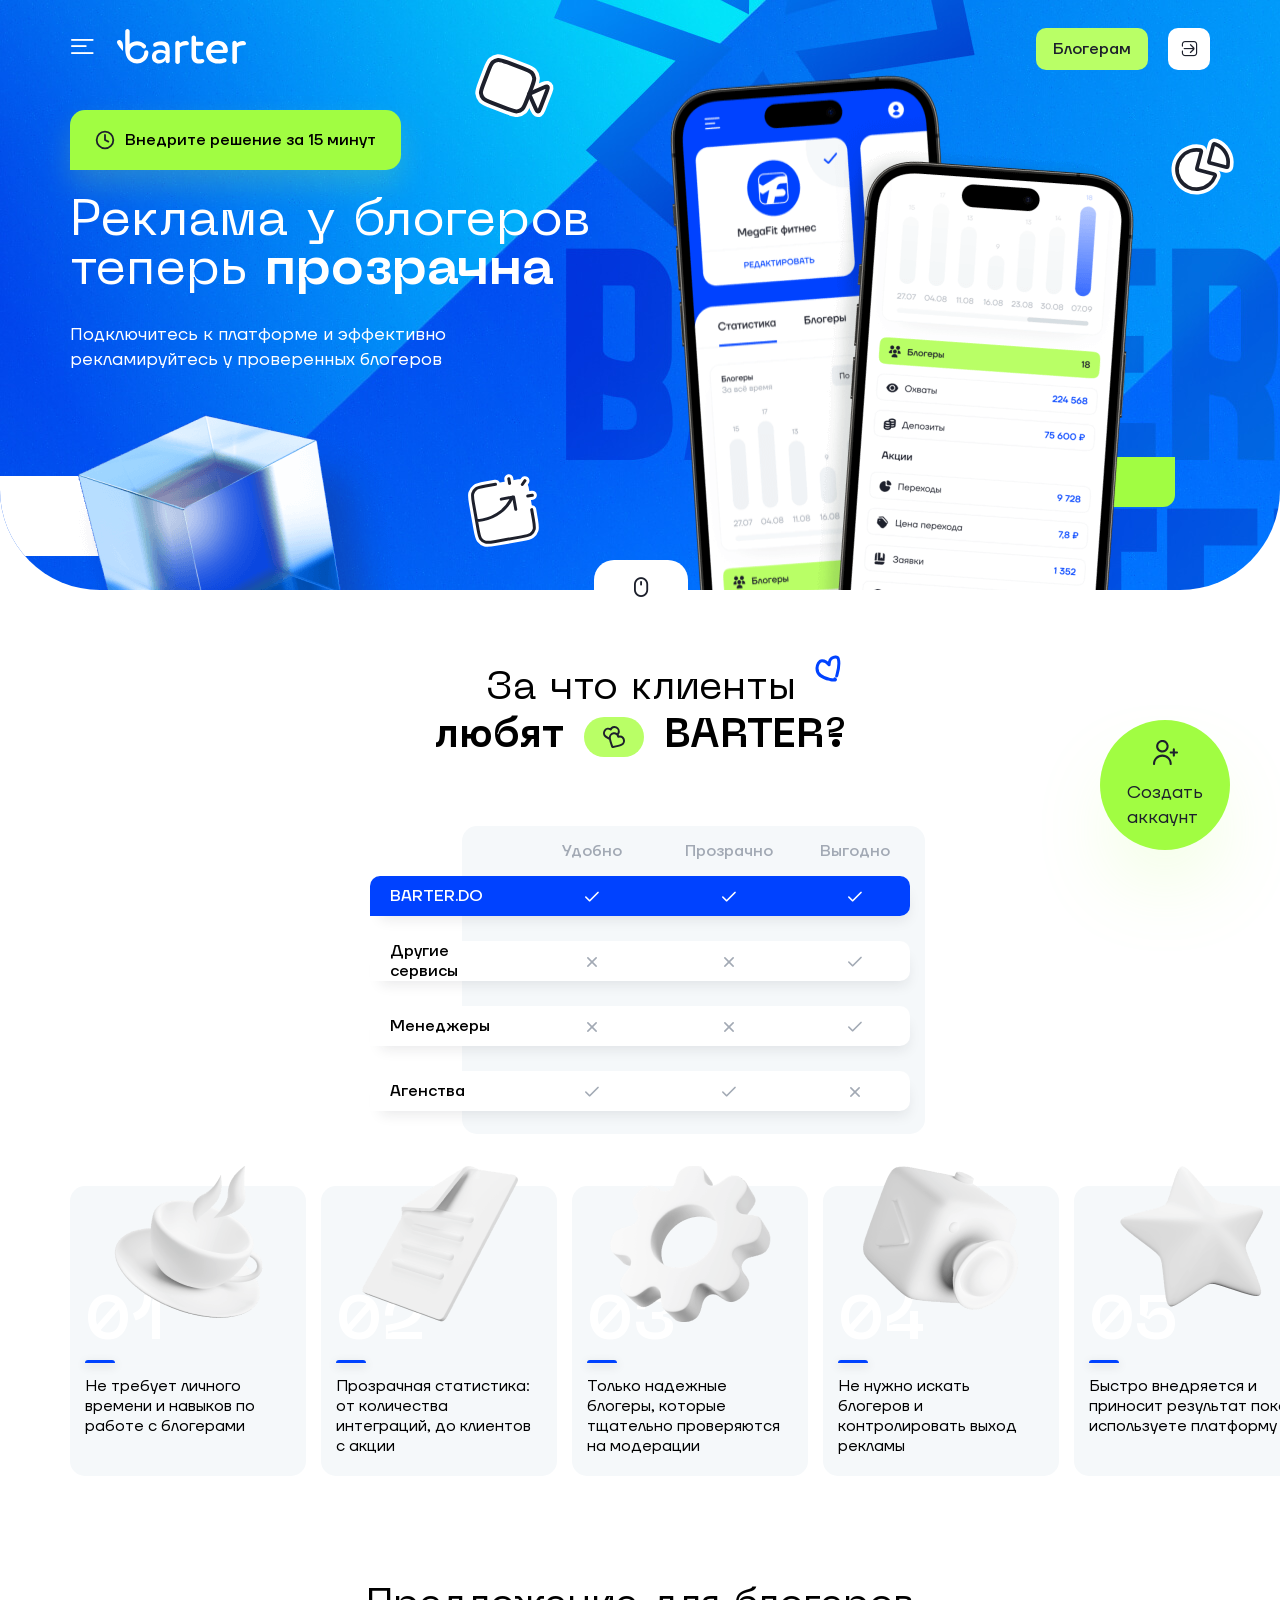
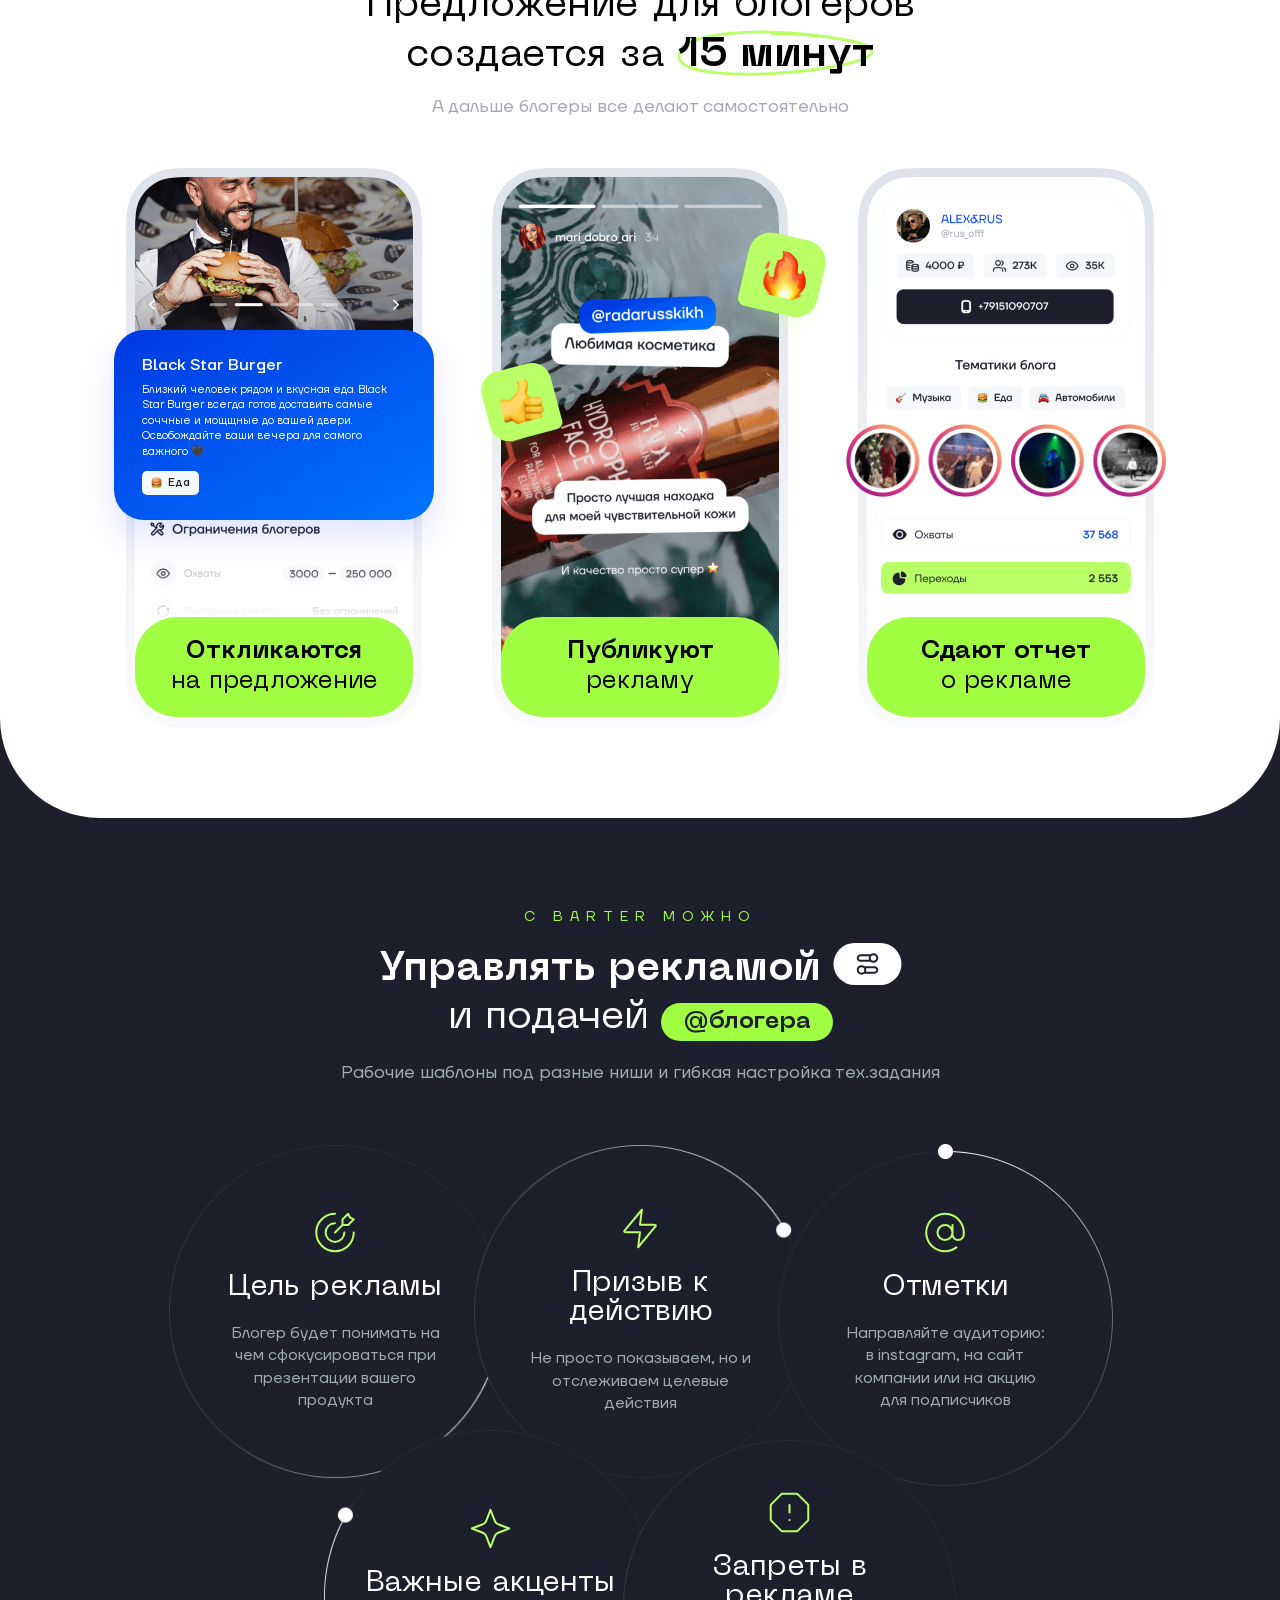
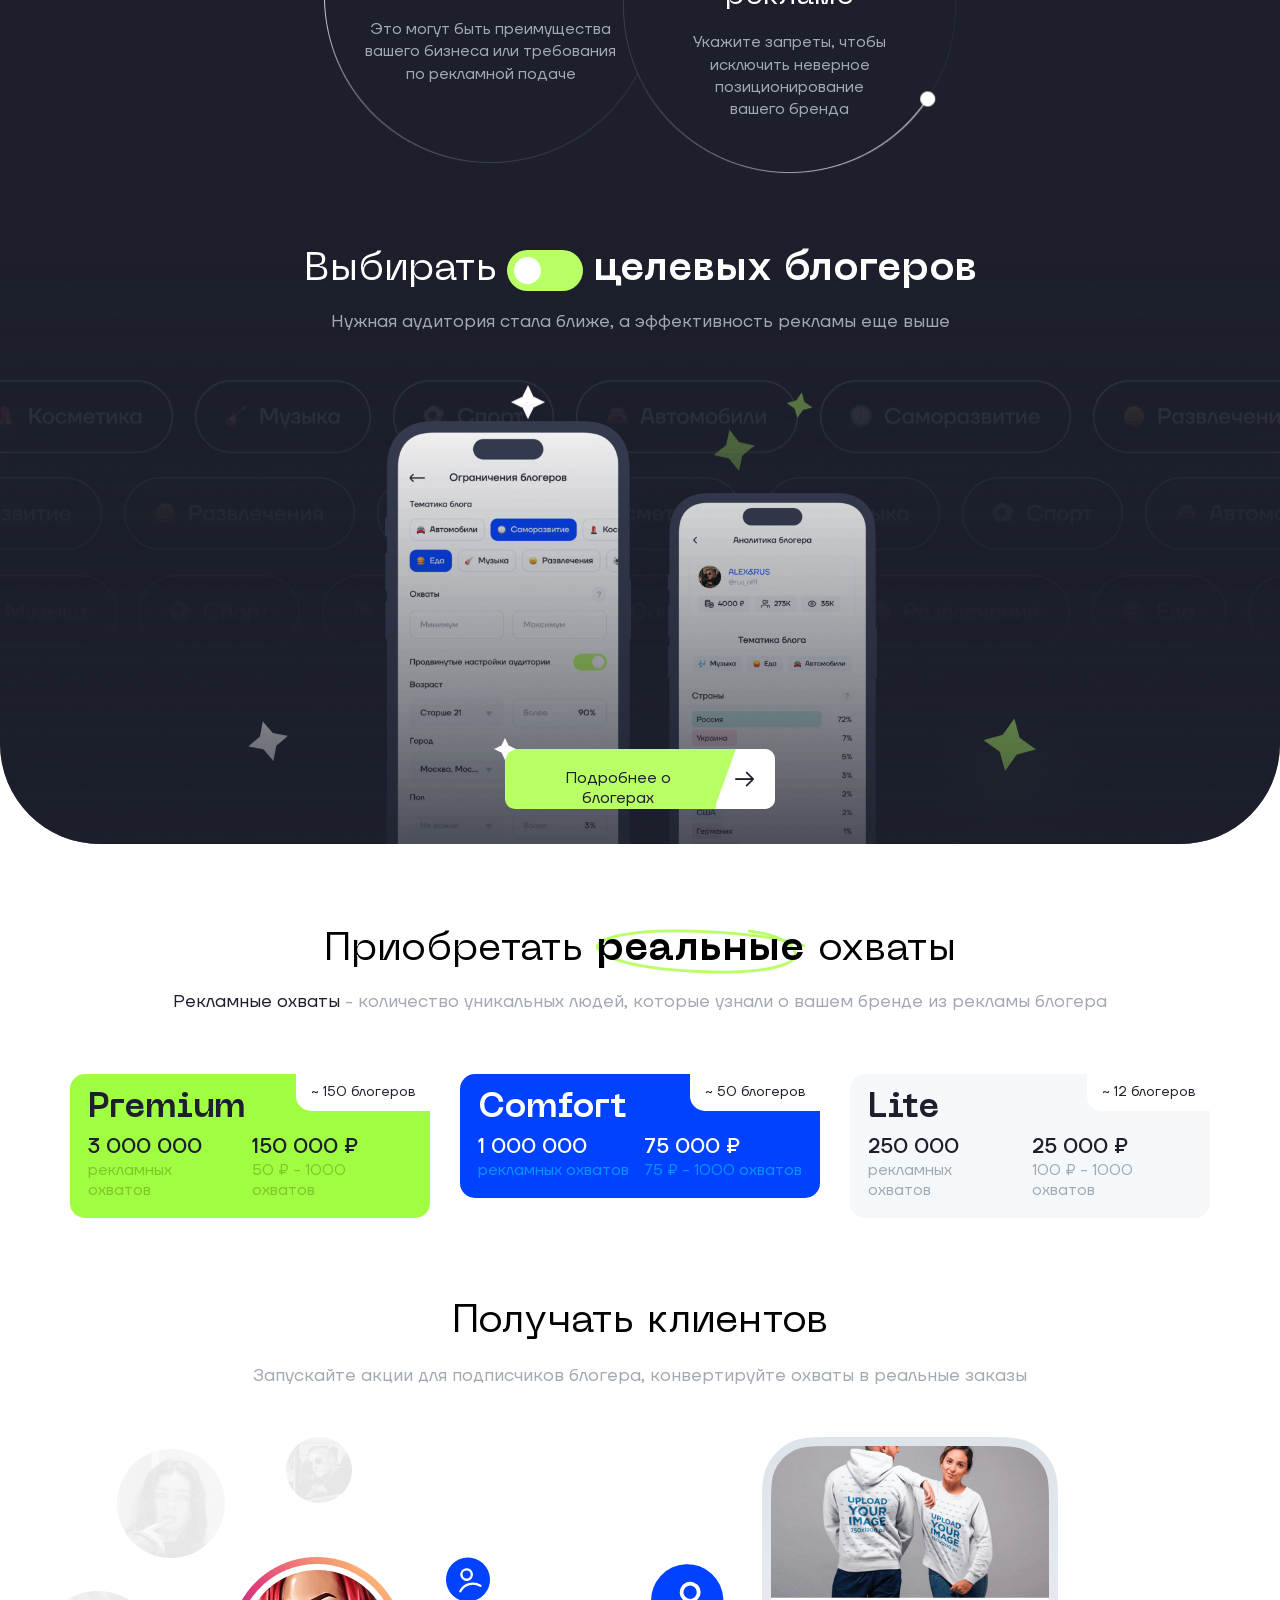
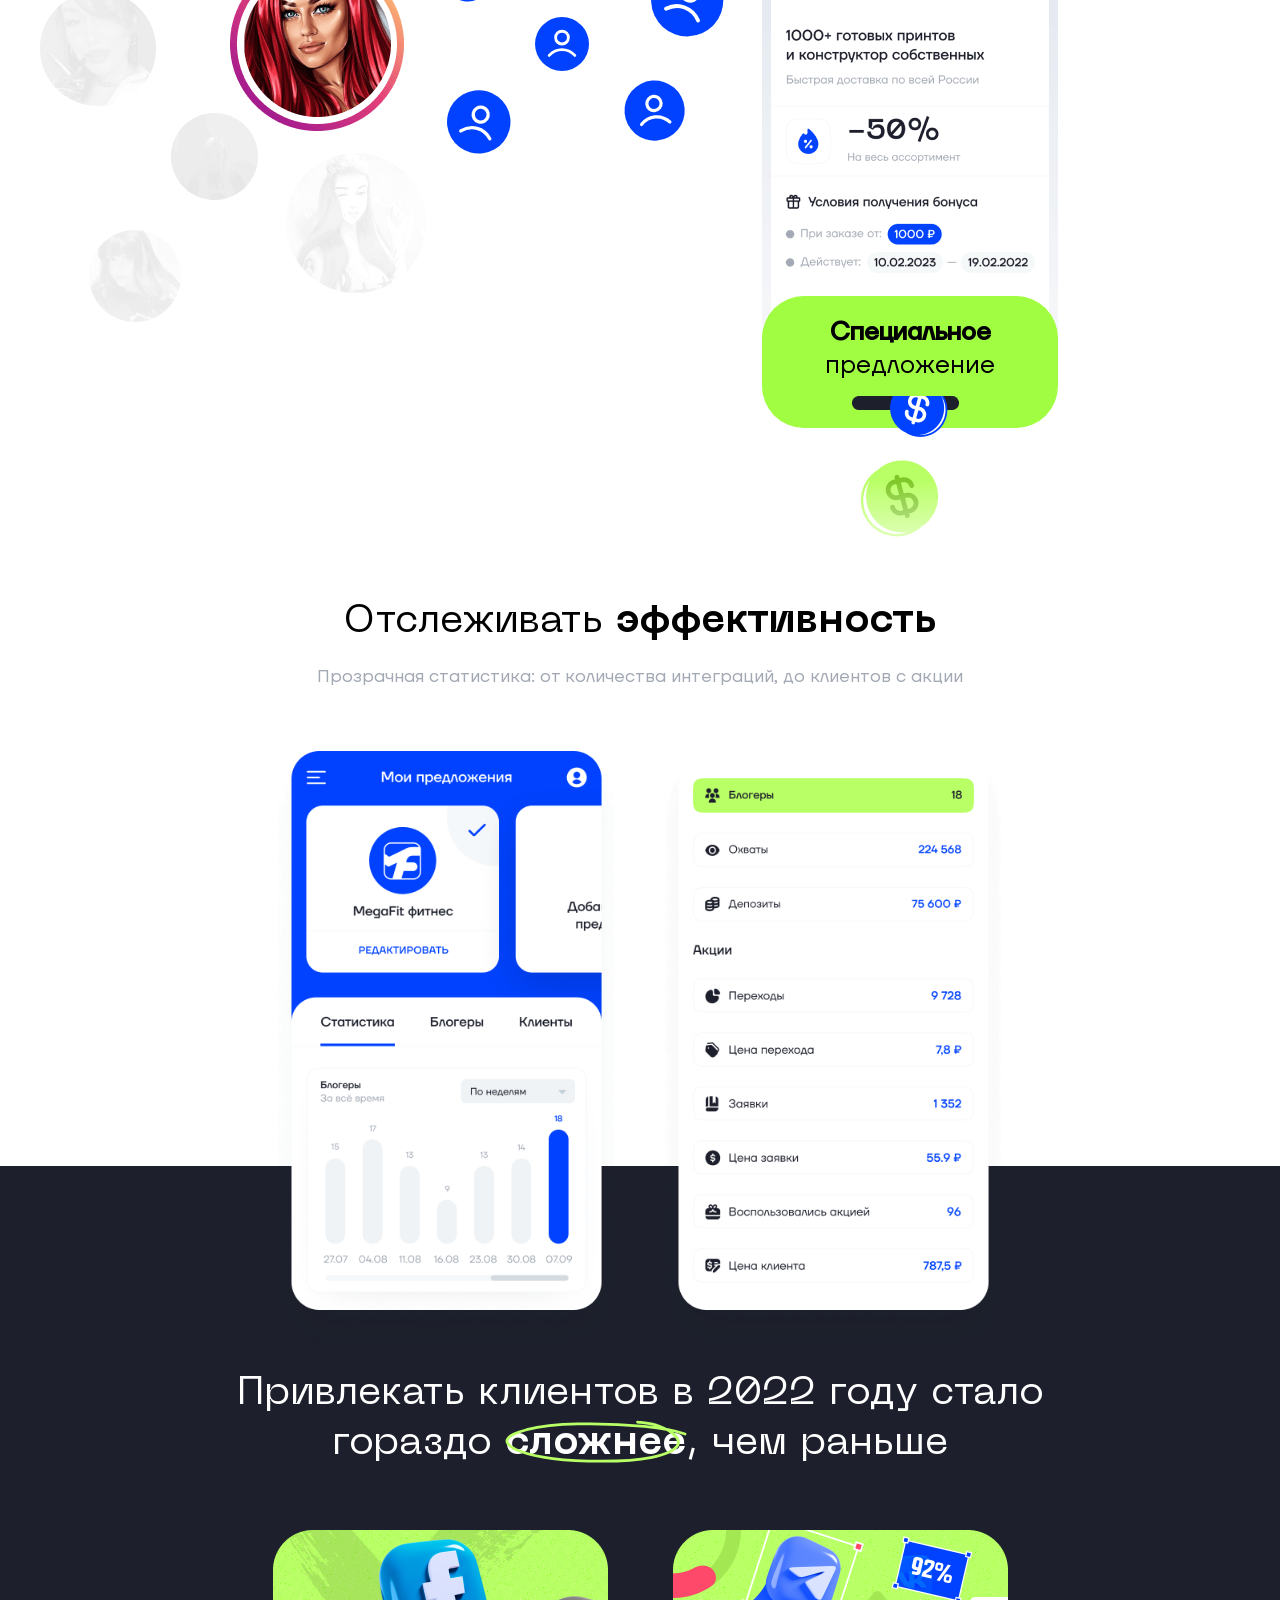
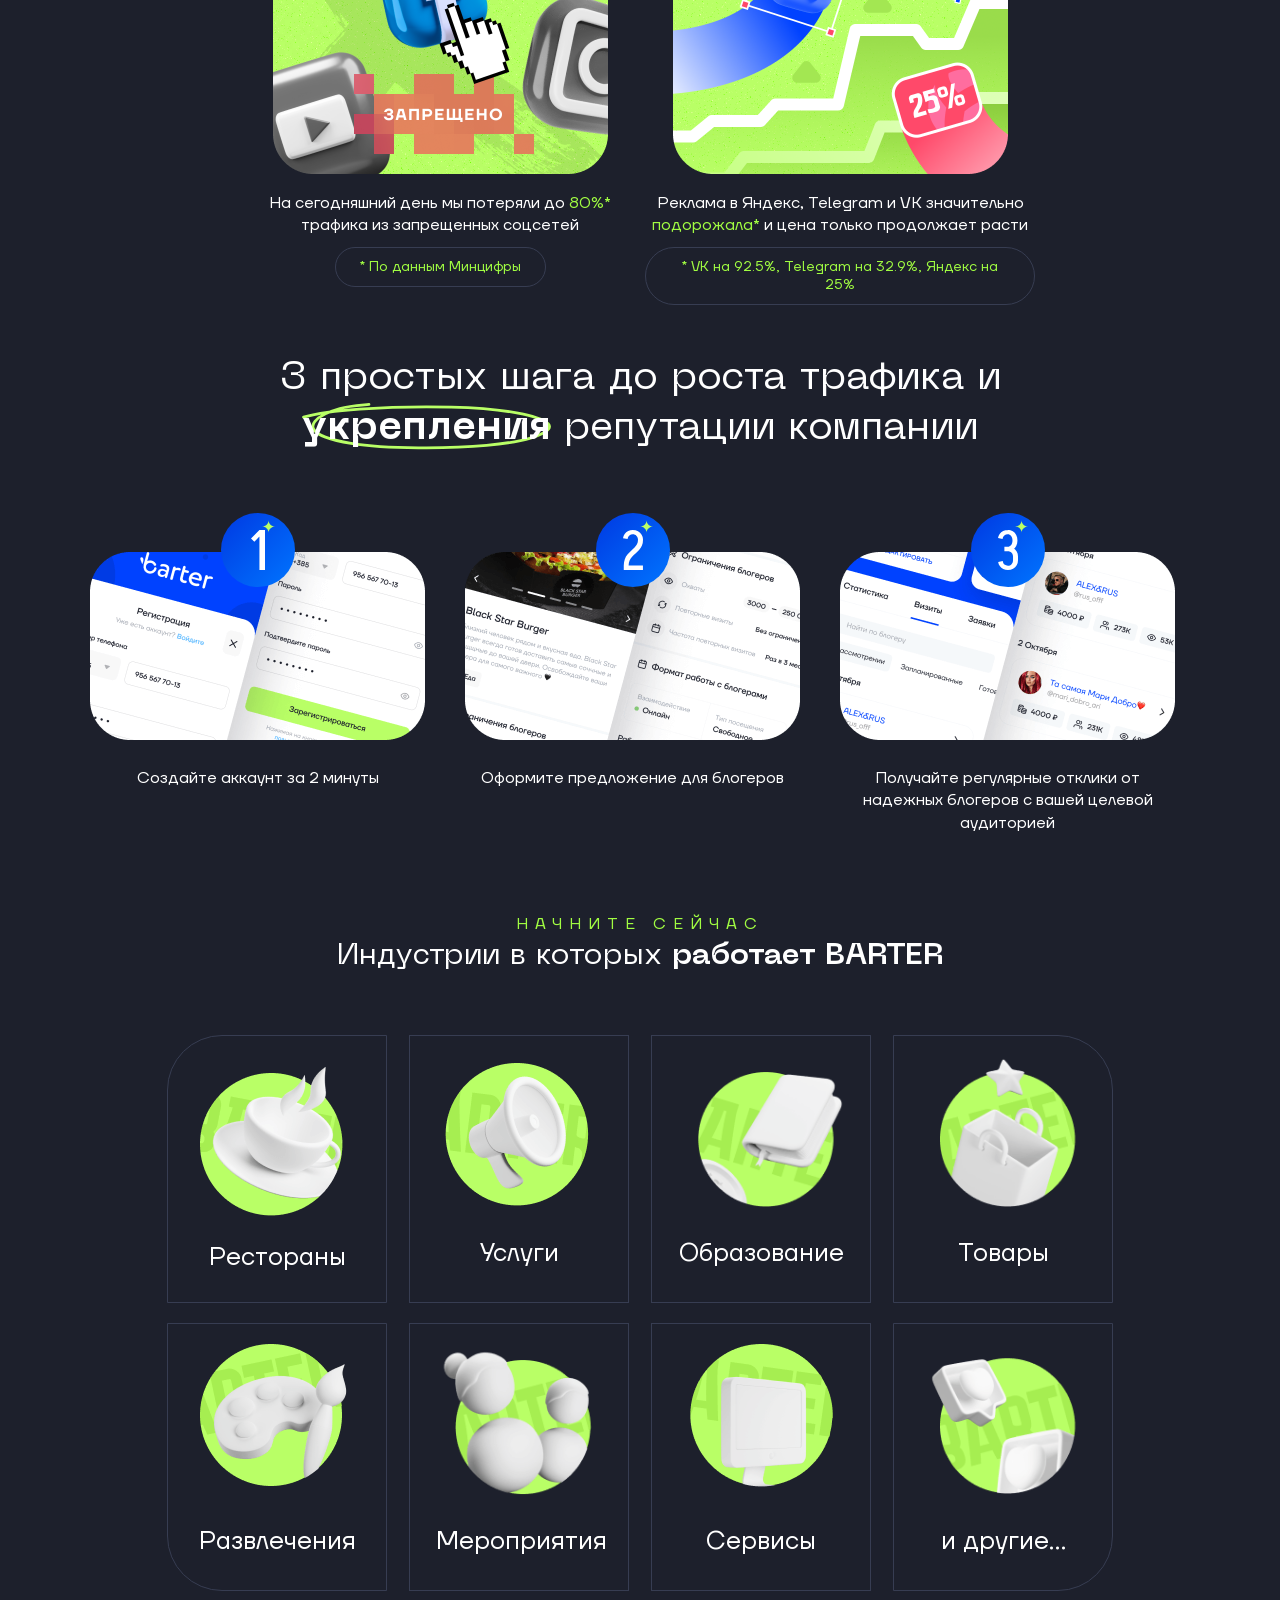
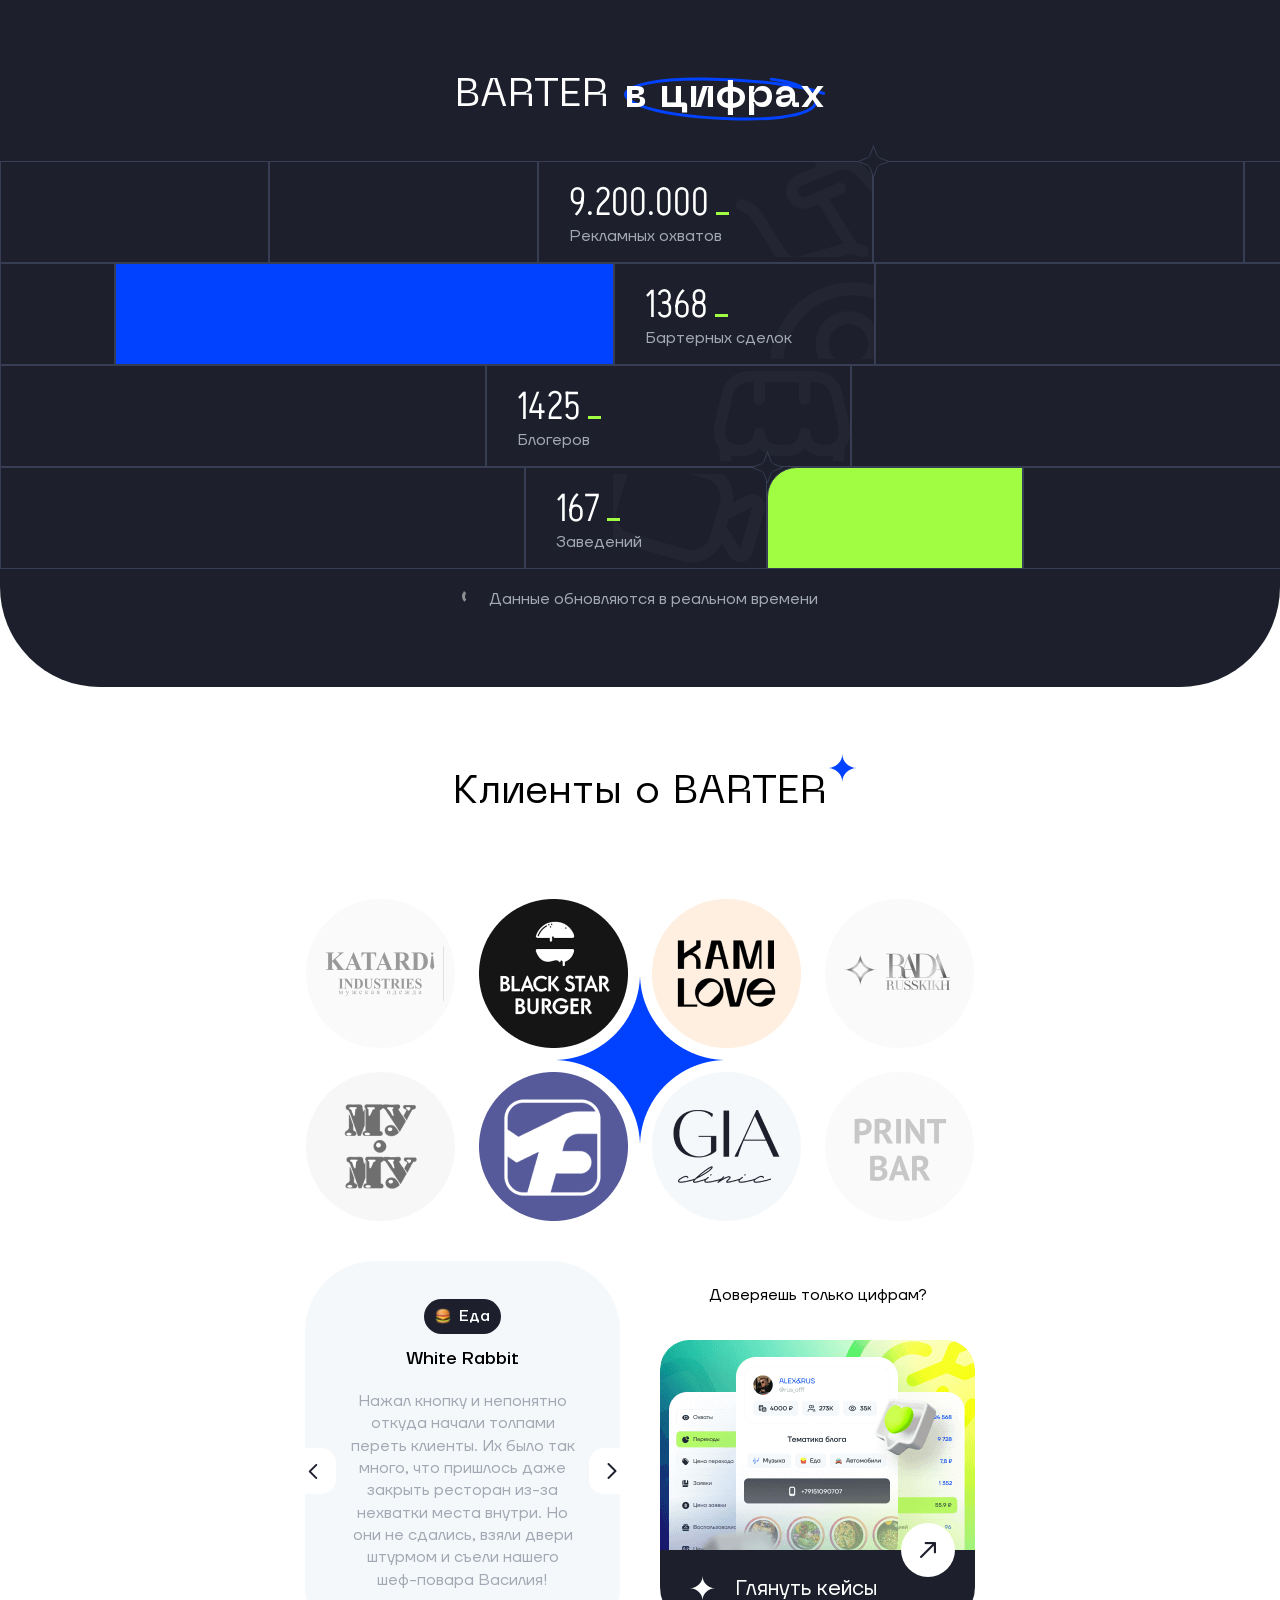
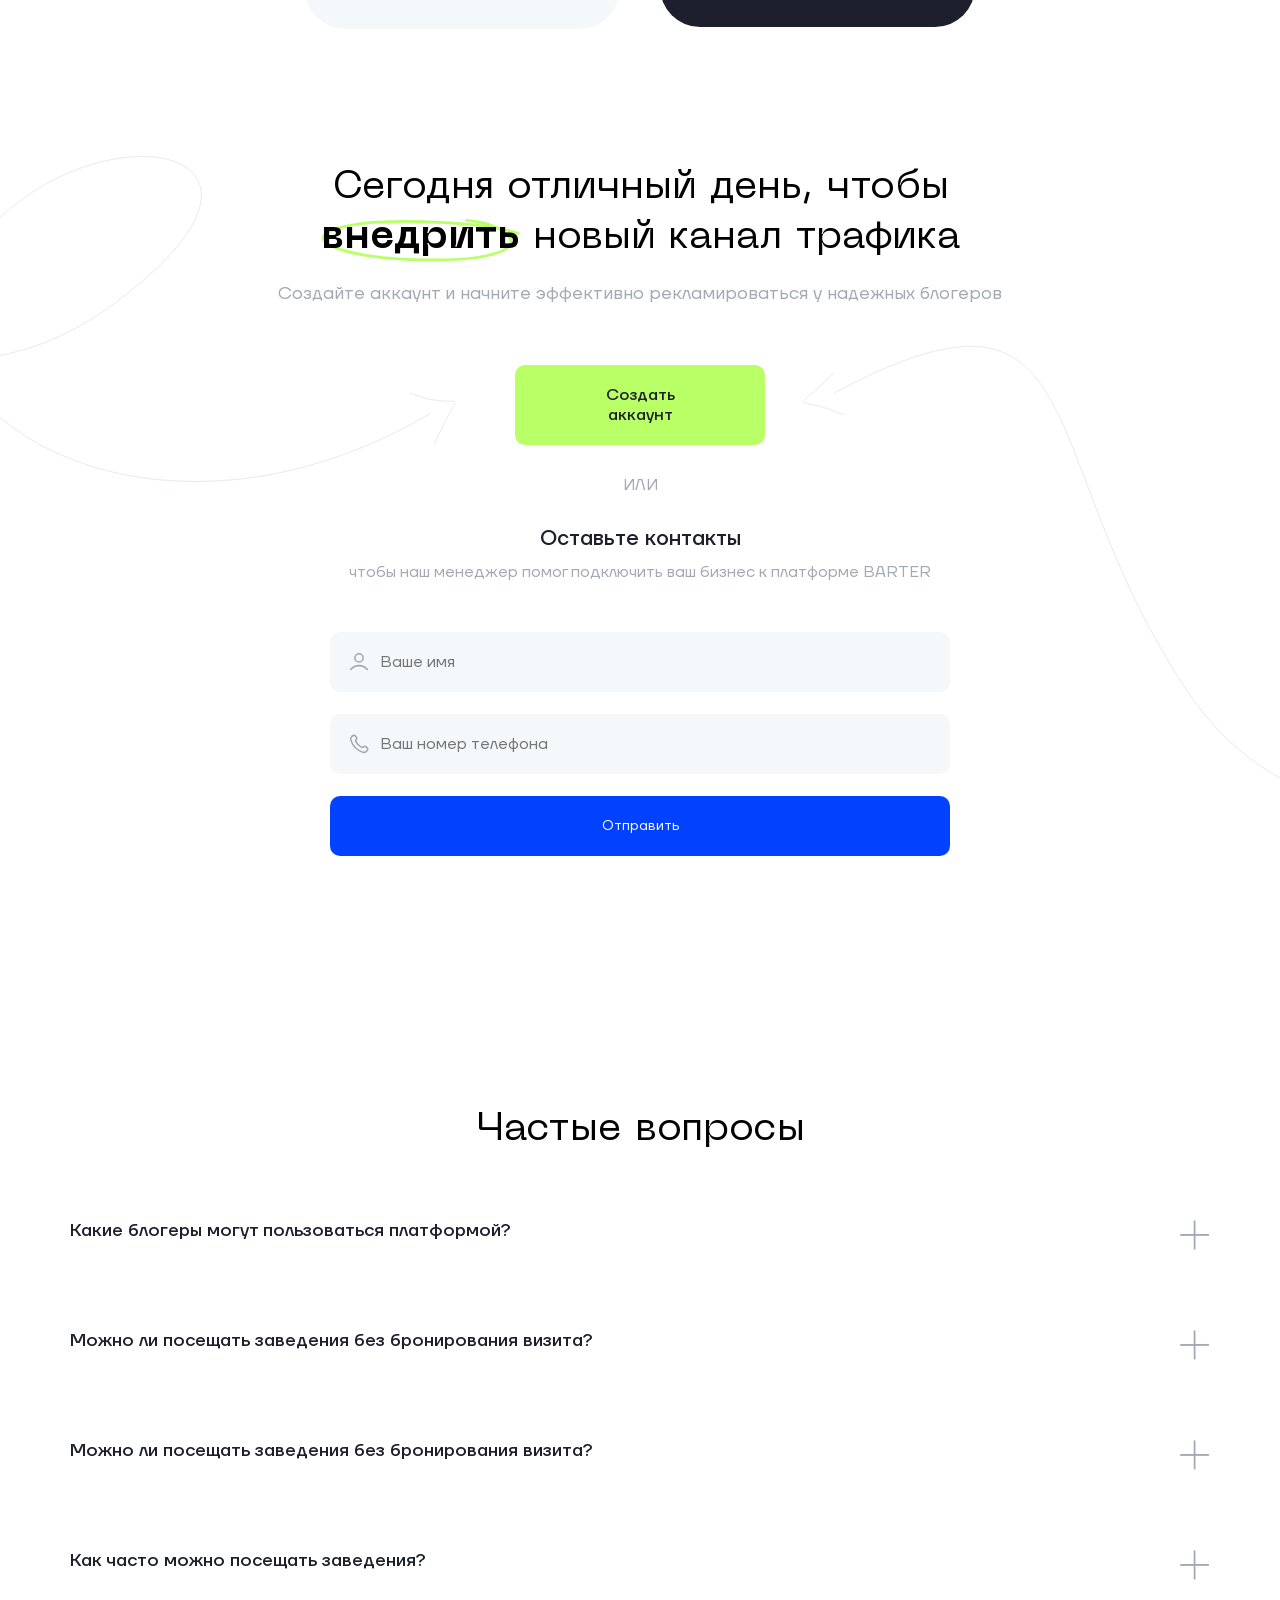
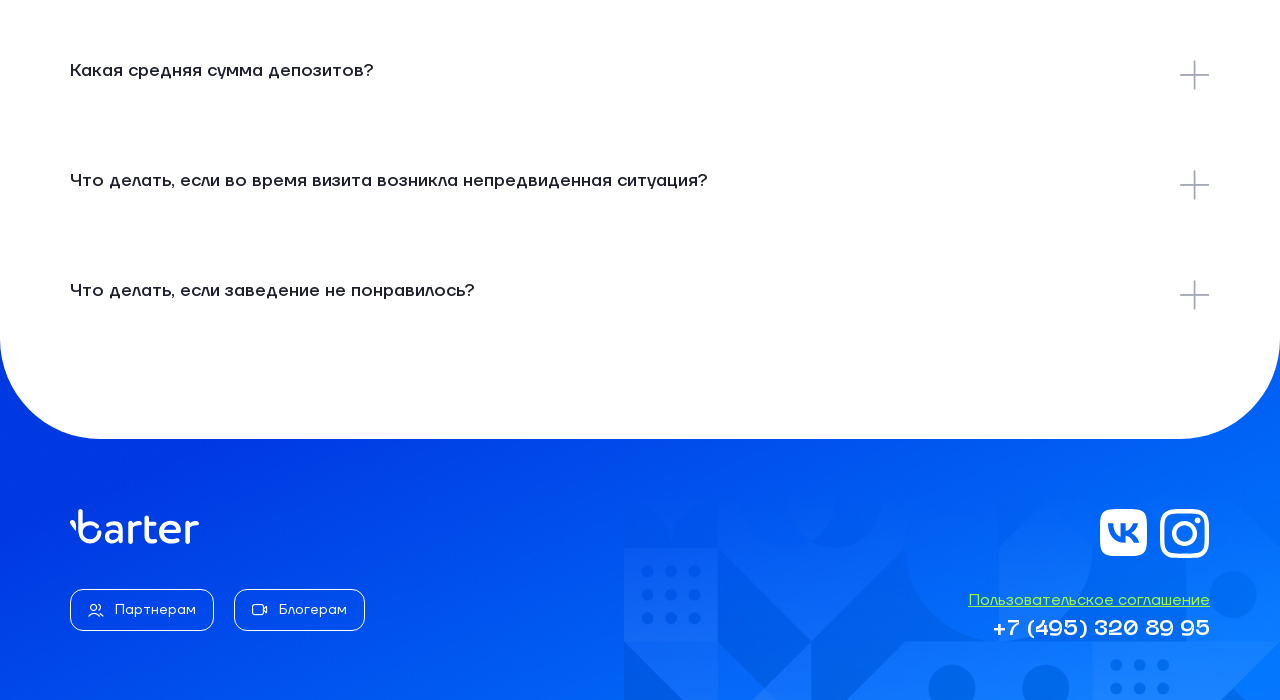
==== commit c5674026: "третий блок тоже lazyload" ====
--- a/app/index.html
+++ b/app/index.html
@@ -170,7 +170,7 @@
 					<div class="adv__item">
 						<div class="adv__item-top">
 							<div class="adv__item-img">
-								<img src="img/adv-img1.png">
+								<img data-src="img/adv-img1.png" class="lazyload">
 							</div>
 							<div class="adv__item-stap">
 								01
@@ -186,7 +186,7 @@
 					<div class="adv__item">
 						<div class="adv__item-top">
 							<div class="adv__item-img">
-								<img src="img/adv-img2.png">
+								<img data-src="img/adv-img2.png" class="lazyload">
 							</div>
 							<div class="adv__item-stap">
 								02
@@ -202,7 +202,7 @@
 					<div class="adv__item">
 						<div class="adv__item-top">
 							<div class="adv__item-img">
-								<img src="img/adv-img3.png">
+								<img data-src="img/adv-img3.png" class="lazyload">
 							</div>
 							<div class="adv__item-stap">
 								03
@@ -218,7 +218,7 @@
 					<div class="adv__item">
 						<div class="adv__item-top">
 							<div class="adv__item-img">
-								<img src="img/adv-img4.png">
+								<img data-src="img/adv-img4.png" class="lazyload">
 							</div>
 							<div class="adv__item-stap">
 								04
@@ -234,7 +234,7 @@
 					<div class="adv__item">
 						<div class="adv__item-top">
 							<div class="adv__item-img">
-								<img src="img/adv-img5.png">
+								<img data-src="img/adv-img5.png" class="lazyload">
 							</div>
 							<div class="adv__item-stap">
 								05
--- a/app/css/myanims.min.css
+++ b/app/css/myanims.min.css
@@ -1 +1 @@
-.can__item-circle1{animation-name:unrotate;animation-timing-function:ease-in-out;animation-iteration-count:infinite;animation-duration:30s}.can__item-circle2{animation-name:rotate;animation-timing-function:ease-in-out;animation-iteration-count:infinite;animation-duration:35s}.can__item-circle3{animation-name:unrotate;animation-timing-function:ease-in-out;animation-iteration-count:infinite;animation-duration:45s}.can__item-circle4{animation-name:rotate;animation-timing-function:ease-in-out;animation-iteration-count:infinite;animation-duration:30s}.can__item-circle5{animation-name:unrotate;animation-timing-function:ease-in-out;animation-iteration-count:infinite;animation-duration:35s}@keyframes rotate{from{transform:rotate(0deg)}to{transform:rotate(360deg)}}@keyframes unrotate{from{transform:rotate(0deg)}to{transform:rotate(-360deg)}}.zoomIn{animation-name:zoomIn;animation-duration:1s}@keyframes zoomIn{0%{transform:scale(0);opacity:0}100%{transform:scale(1);opacity:1}}.cover__item{animation-name:fadeturn;animation-timing-function:ease-in-out;animation-duration:.8s}@keyframes fadeturn{from{transform:translate(0,50px);opacity:0}to{transform:translate(0,0);opacity:1}}@keyframes greenMainLine{from{opacity:0}to{opacity:1}}.pushRelease{animation-name:pushRelease;animation-duration:4s;animation-iteration-count:infinite}@keyframes pushRelease{15%{transform:scale(.7)}}.moveFromBottom{animation-name:moveFromBottom}.moveFromLeft{animation-name:moveFromLeft;animation-duration:1.5s}@keyframes moveFromLeft{from{transform:translateX(-800px)}to{transform:translateX(0)}}.moveFromRight{animation-name:moveFromRight;animation-duration:1.5s}@keyframes moveFromRight{from{transform:translateX(800px)}to{transform:translateX(0)}}.choise__title-tmblr{animation-name:tumblrAnim1;animation-duration:1.2s;animation-fill-mode:forwards}.choise__title-tmblr span{animation-name:tumblrAnim2;animation-duration:1.2s;animation-fill-mode:forwards}@keyframes tumblrAnim1{0%{background:#7F7F7F}100%{background:#B9FF66}}@keyframes tumblrAnim2{0%{transform:translateX(0)}100%{transform:translateX(30px)}}.pullRelease{animation-name:pullRelease;animation-duration:.5s}@keyframes pullRelease{15%{transform:scale(1.8)}}.flipX{animation-name:flipX;animation-duration:1s}@keyframes flipX{from{transform:perspective(600px) rotateX(-180deg);opacity:0}to{transform:perspective(600px) rotateX(-360deg)}}.leFadeIn{animation-name:leFadeIn;animation-duration:1s}@keyframes leFadeIn{from{opacity:0}to{opacity:1}}.leScaleXIn{animation-name:leScaleXIn;animation-duration:2s}@keyframes leScaleXIn{from{transform:perspective(400px) rotateX(90deg);opacity:0}50%{opacity:1}}.lePushReleaseFrom{animation-name:lePushReleaseFrom;animation-duration:1s}@keyframes lePushReleaseFrom{from{transform:scale(3,3);opacity:0}50%{transform:scale(.5,.5)}}.blurInTop{animation-name:blurInTop;animation-duration:3s}@keyframes blurInTop{from{transform:translateY(100%);filter:blur(20px);opacity:0}}.blurIn{animation-name:blurIn;animation-duration:1s}@keyframes blurIn{from{filter:blur(20px);opacity:0}}.moveToBottom{animation-name:moveToBottom;animation-duration:2s;animation-iteration-count:infinite}@keyframes moveToBottom{to{transform:translateY(800px)}}.moveFromBottom{animation-name:moveFromBottom;animation-duration:2s}@keyframes moveFromBottom{from{transform:translateY(800px)}}.moveToRight{animation-name:moveToRight;animation-duration:1s;animation-iteration-count:infinite}@keyframes moveToRight{to{transform:translateX(800px)}}@keyframes clockwise{to{transform:rotate(360deg) translatez(0)}}.one{height:15px;width:15px;border-width:3px;border-style:solid;border-color:transparent transparent transparent hsla(0,0%,100%,0.50);border-radius:100%;animation:clockwise 1.5s linear infinite}@keyframes spinLeft{from{transform:rotate(0deg)}to{transform:rotate(720deg)}}@keyframes spinRight{from{transform:rotate(360deg)}to{transform:rotate(0deg)}}+.can__item-circle1{animation-name:unrotate;animation-timing-function:ease-in-out;animation-iteration-count:infinite;animation-duration:30s}.can__item-circle2{animation-name:rotate;animation-timing-function:ease-in-out;animation-iteration-count:infinite;animation-duration:35s}.can__item-circle3{animation-name:unrotate;animation-timing-function:ease-in-out;animation-iteration-count:infinite;animation-duration:45s}.can__item-circle4{animation-name:rotate;animation-timing-function:ease-in-out;animation-iteration-count:infinite;animation-duration:30s}.can__item-circle5{animation-name:unrotate;animation-timing-function:ease-in-out;animation-iteration-count:infinite;animation-duration:35s}@keyframes rotate{from{transform:rotate(0deg)}to{transform:rotate(360deg)}}@keyframes unrotate{from{transform:rotate(0deg)}to{transform:rotate(-360deg)}}.zoomIn{animation-name:zoomIn;animation-duration:1s}@keyframes zoomIn{0%{transform:scale(0);opacity:0}100%{transform:scale(1);opacity:1}}.cover__item{animation-name:fadeturn;animation-timing-function:ease-in-out;animation-duration:.8s}@keyframes fadeturn{from{transform:translate(0,50px);opacity:0}to{transform:translate(0,0);opacity:1}}@keyframes greenMainLine{from{opacity:0}to{opacity:1}}.pushRelease{animation-name:pushRelease;animation-duration:4s;animation-iteration-count:infinite}@keyframes pushRelease{15%{transform:scale(.7)}}.moveFromBottom{animation-name:moveFromBottom;animation-name:moveFromBottom;animation-duration:1s}@keyframes moveFromBottom{from{transform:translateY(200px);opacity:0}}.moveFromLeft{animation-name:moveFromLeft;animation-duration:1s}@keyframes moveFromLeft{from{transform:translateX(-200px);opacity:0}to{transform:translateX(0);opacity:1}}.moveFromRight{animation-name:moveFromRight;animation-duration:1s}@keyframes moveFromRight{from{transform:translateX(200px);opacity:0}to{transform:translateX(0);opacity:1}}.choise__title-tmblr{animation-name:tumblrAnim1;animation-duration:1.2s;animation-fill-mode:forwards}.choise__title-tmblr span{animation-name:tumblrAnim2;animation-duration:1.2s;animation-fill-mode:forwards}@keyframes tumblrAnim1{0%{background:#7F7F7F}100%{background:#B9FF66}}@keyframes tumblrAnim2{0%{transform:translateX(0)}100%{transform:translateX(30px)}}.pullRelease{animation-name:pullRelease;animation-duration:.5s}@keyframes pullRelease{15%{transform:scale(1.8)}}.flipX{animation-name:flipX;animation-duration:1s}@keyframes flipX{from{transform:perspective(600px) rotateX(-180deg);opacity:0}to{transform:perspective(600px) rotateX(-360deg)}}.leFadeIn{animation-name:leFadeIn;animation-duration:1s}@keyframes leFadeIn{from{opacity:0}to{opacity:1}}.leScaleXIn{animation-name:leScaleXIn;animation-duration:2s}@keyframes leScaleXIn{from{transform:perspective(400px) rotateX(90deg);opacity:0}50%{opacity:1}}.lePushReleaseFrom{animation-name:lePushReleaseFrom;animation-duration:1s}@keyframes lePushReleaseFrom{from{transform:scale(3,3);opacity:0}50%{transform:scale(.5,.5)}}.blurInTop{animation-name:blurInTop;animation-duration:3s}@keyframes blurInTop{from{transform:translateY(100%);filter:blur(20px);opacity:0}}.blurIn{animation-name:blurIn;animation-duration:1s}@keyframes blurIn{from{filter:blur(20px);opacity:0}}.moveToBottom{animation-name:moveToBottom;animation-duration:2s;animation-iteration-count:infinite}@keyframes moveToBottom{to{transform:translateY(800px)}}.moveToRight{animation-name:moveToRight;animation-duration:1s;animation-iteration-count:infinite}@keyframes moveToRight{to{transform:translateX(800px)}}@keyframes clockwise{to{transform:rotate(360deg) translatez(0)}}.one{height:15px;width:15px;border-width:3px;border-style:solid;border-color:transparent transparent transparent hsla(0,0%,100%,0.50);border-radius:100%;animation:clockwise 1.5s linear infinite}@keyframes spinLeft{from{transform:rotate(0deg)}to{transform:rotate(720deg)}}@keyframes spinRight{from{transform:rotate(360deg)}to{transform:rotate(0deg)}}
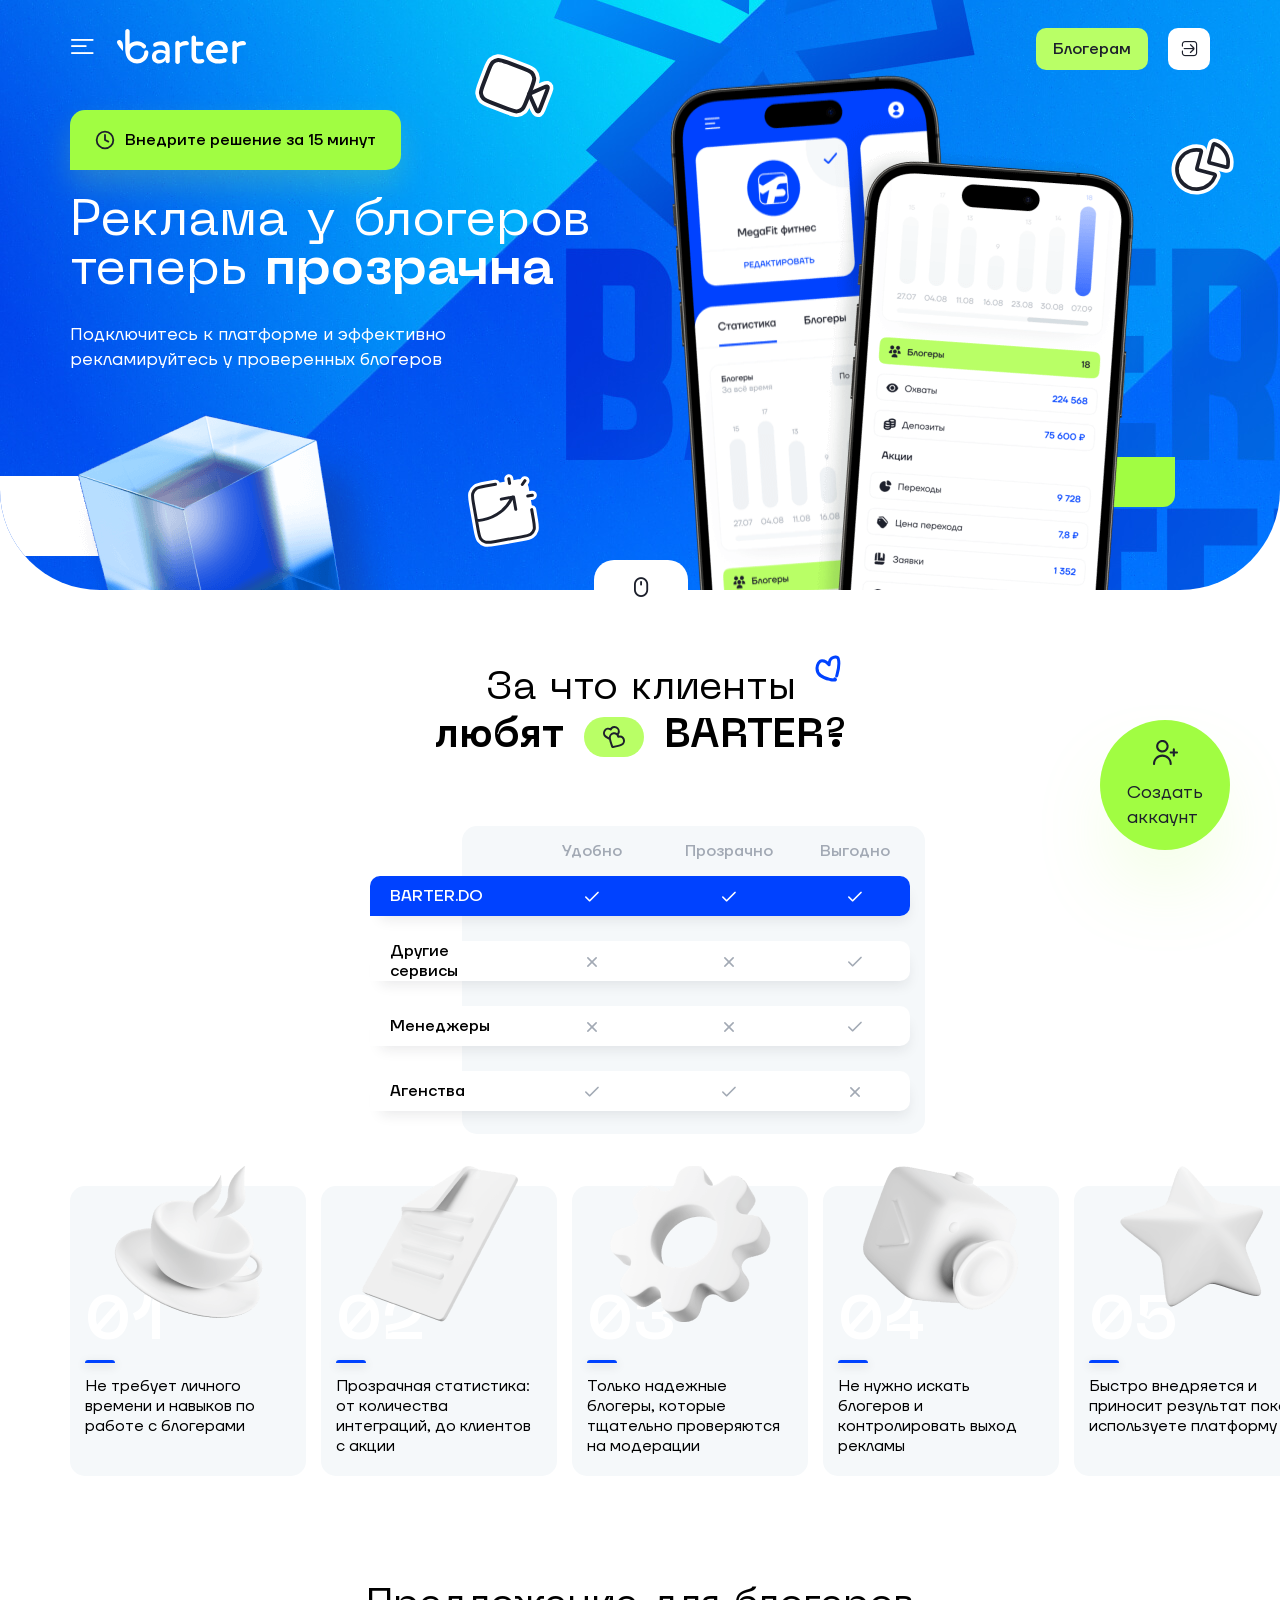
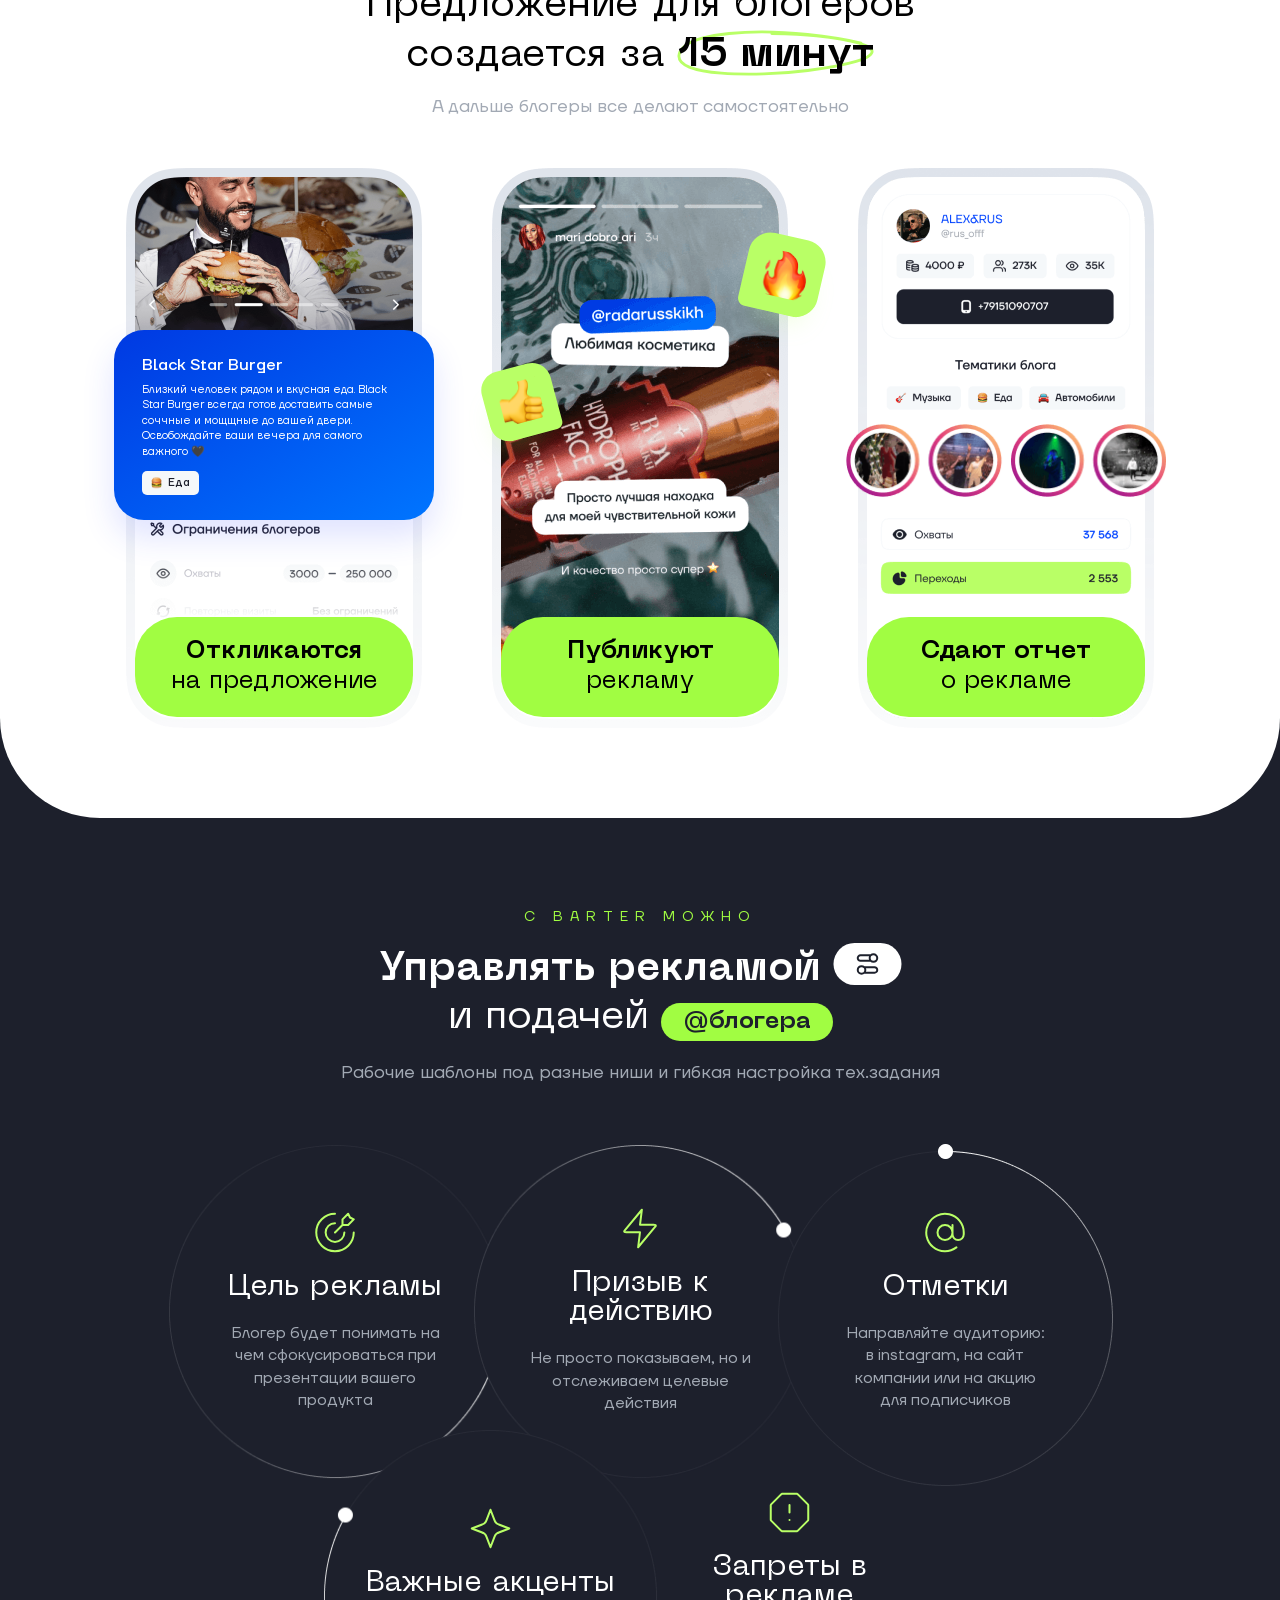
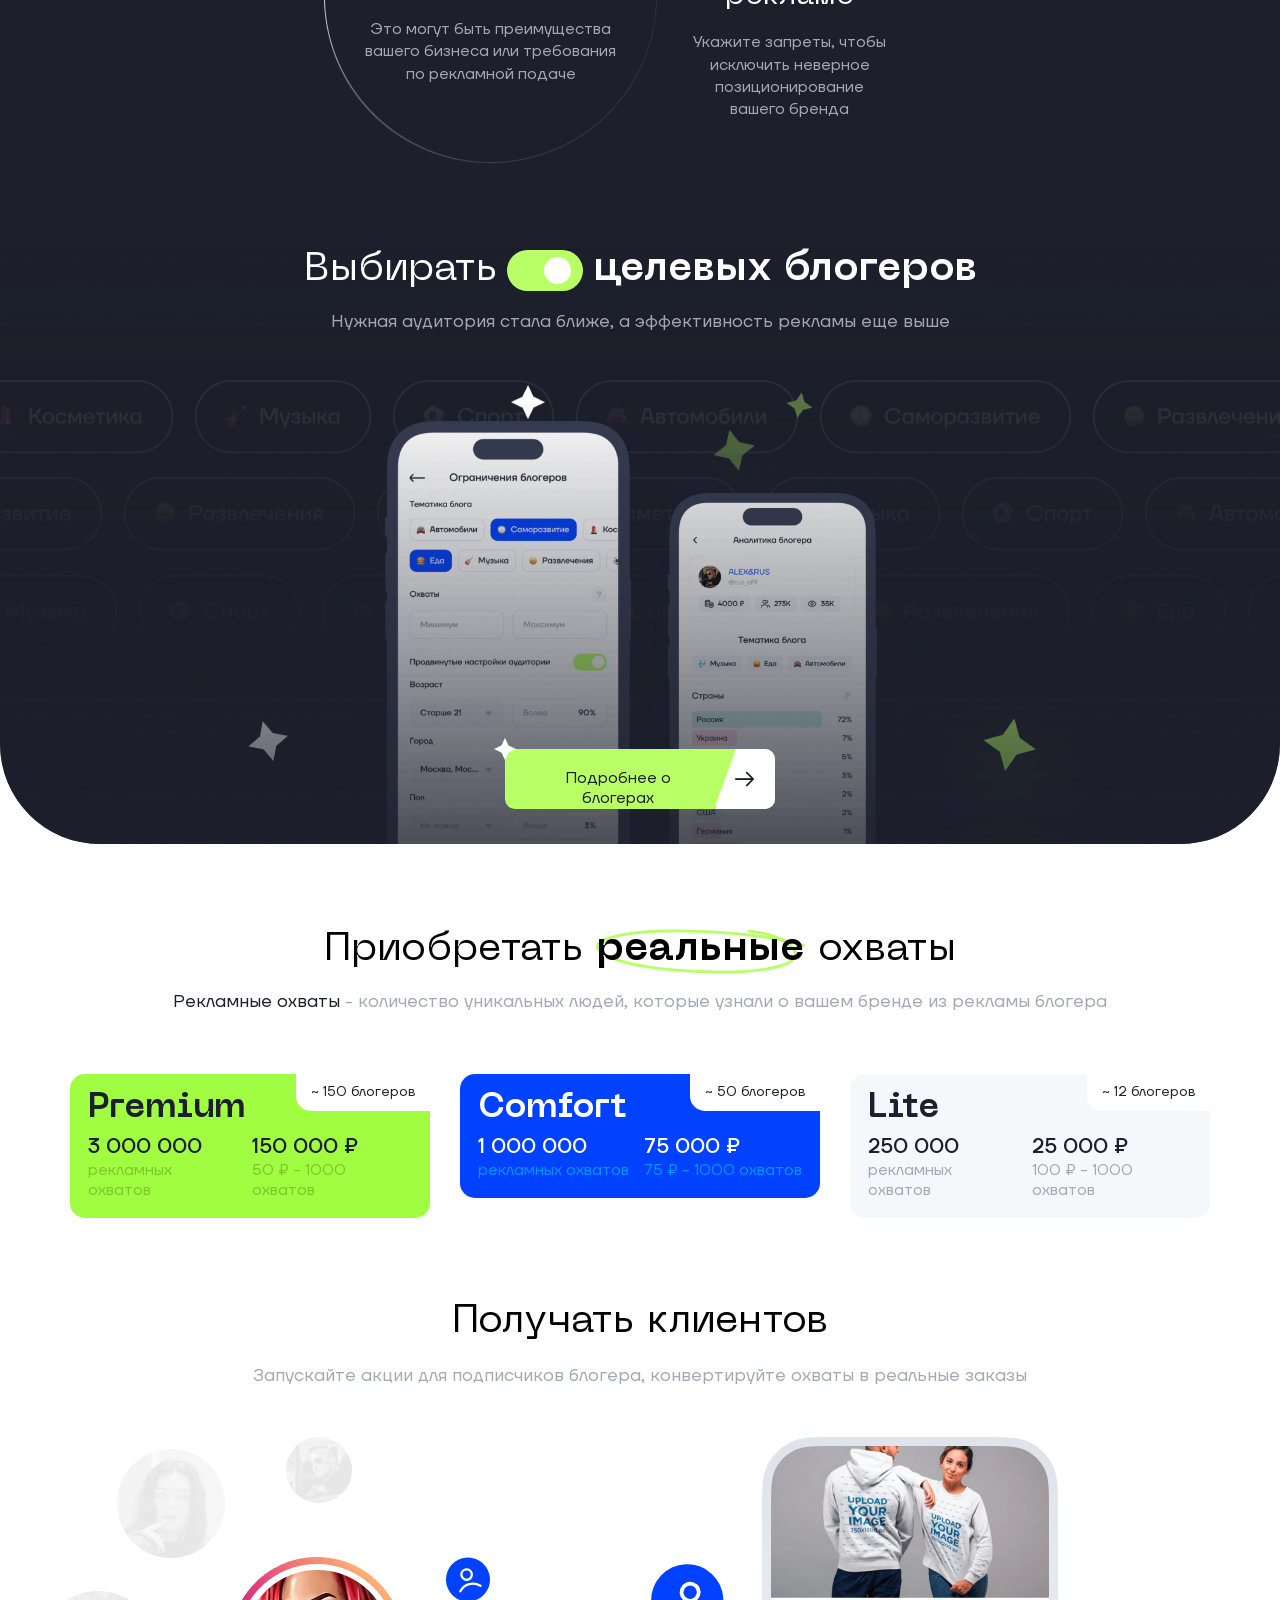
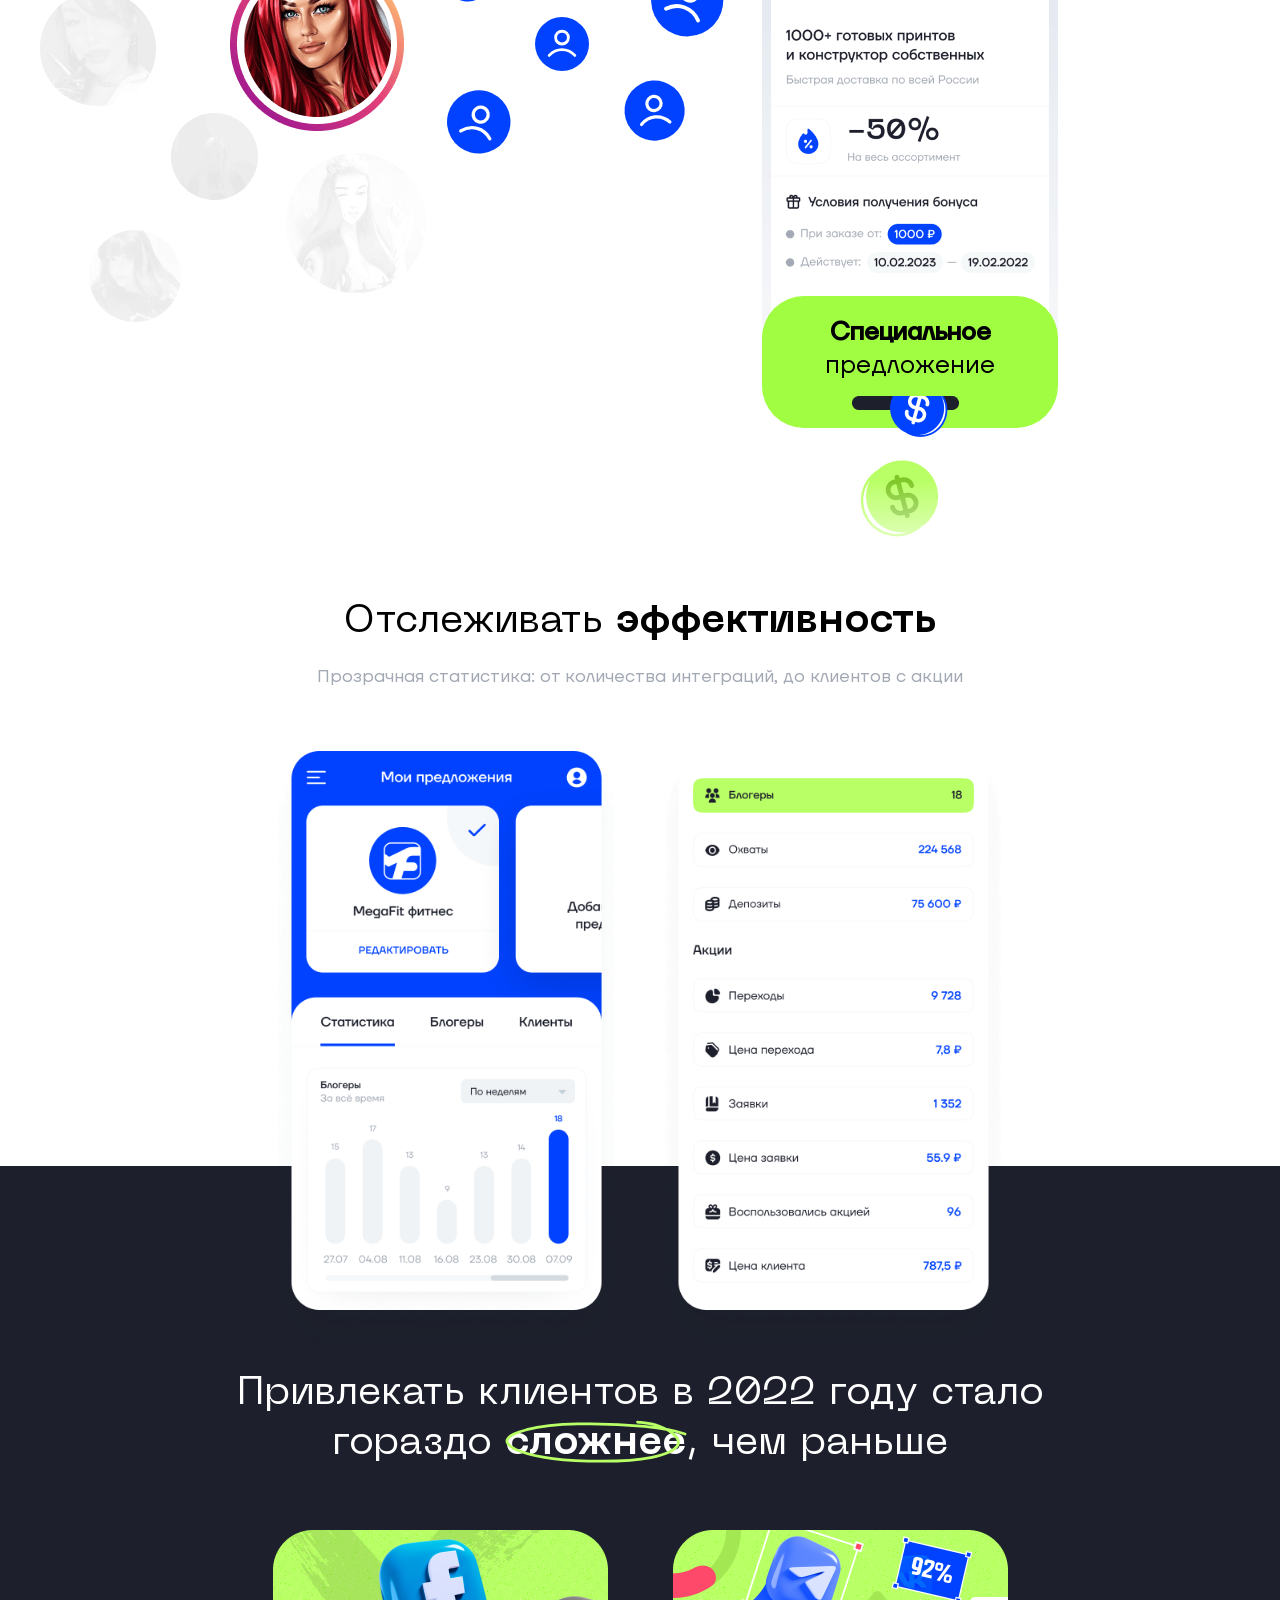
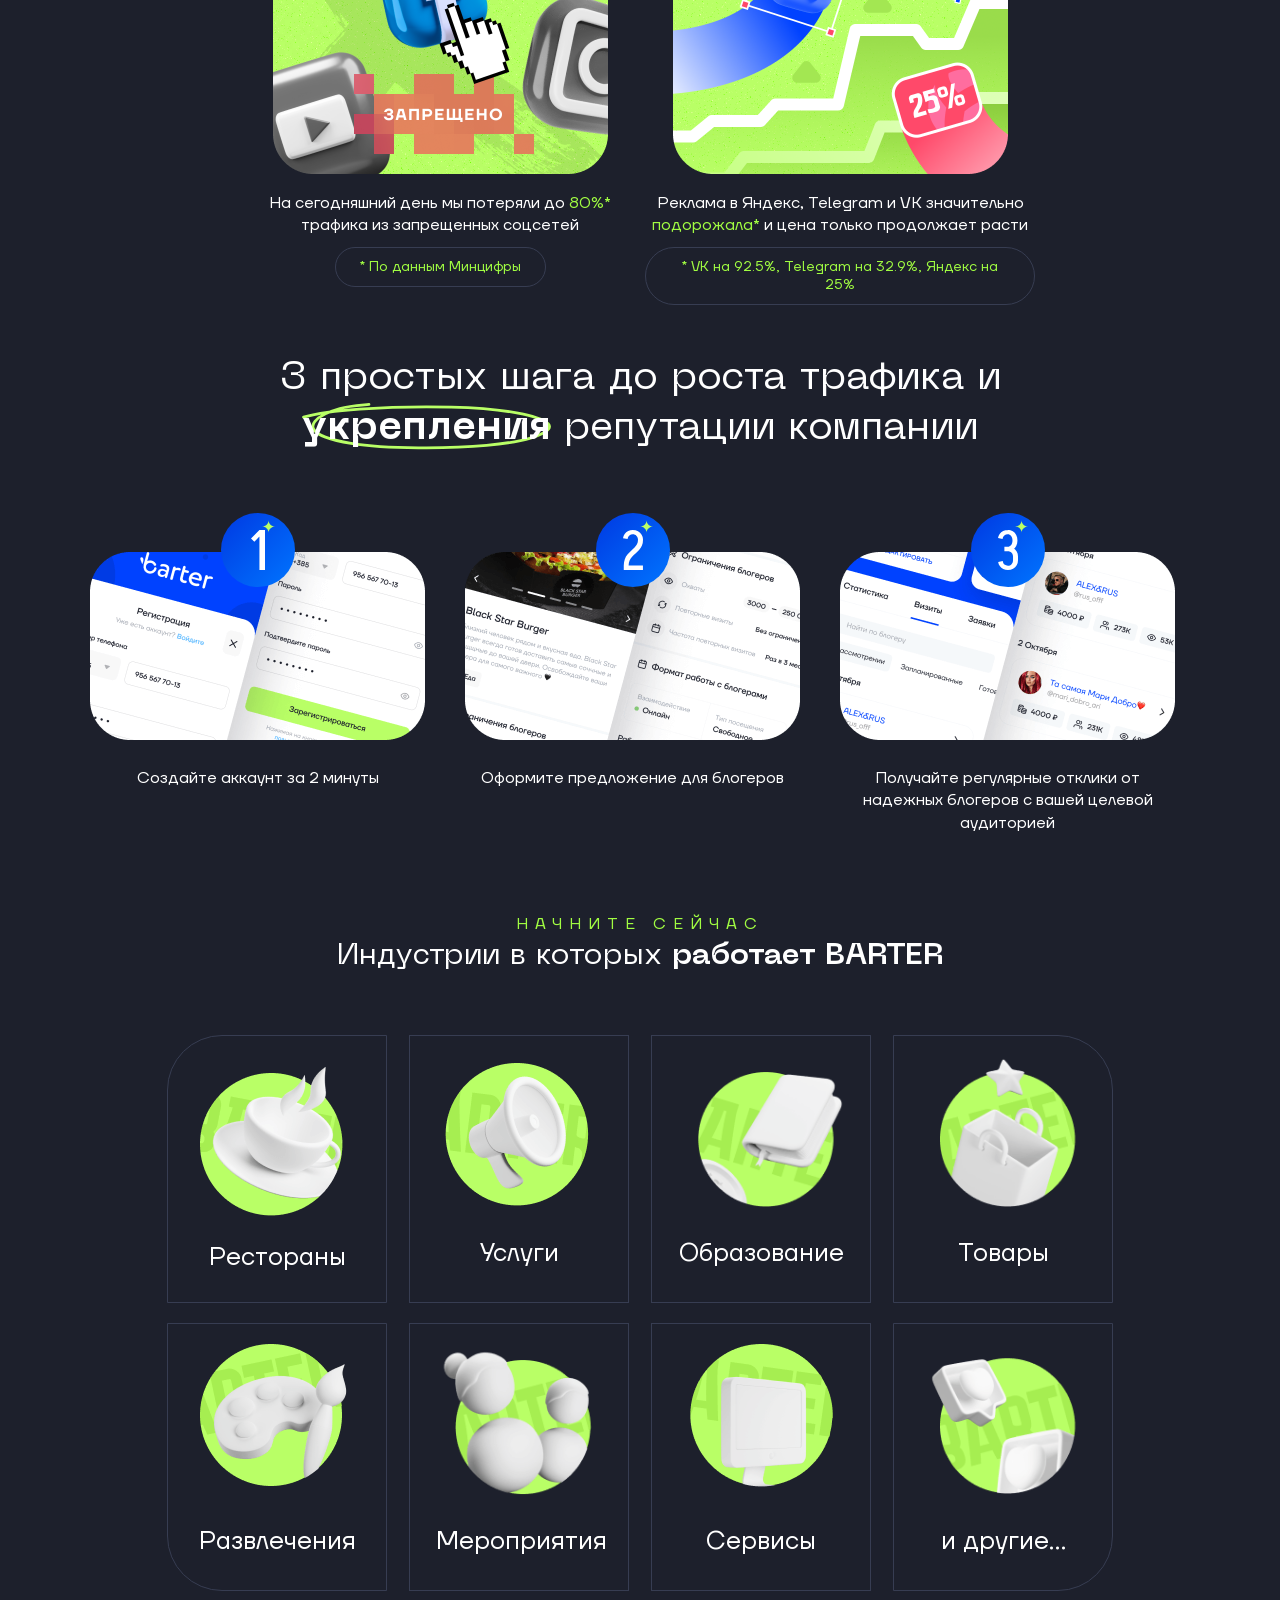
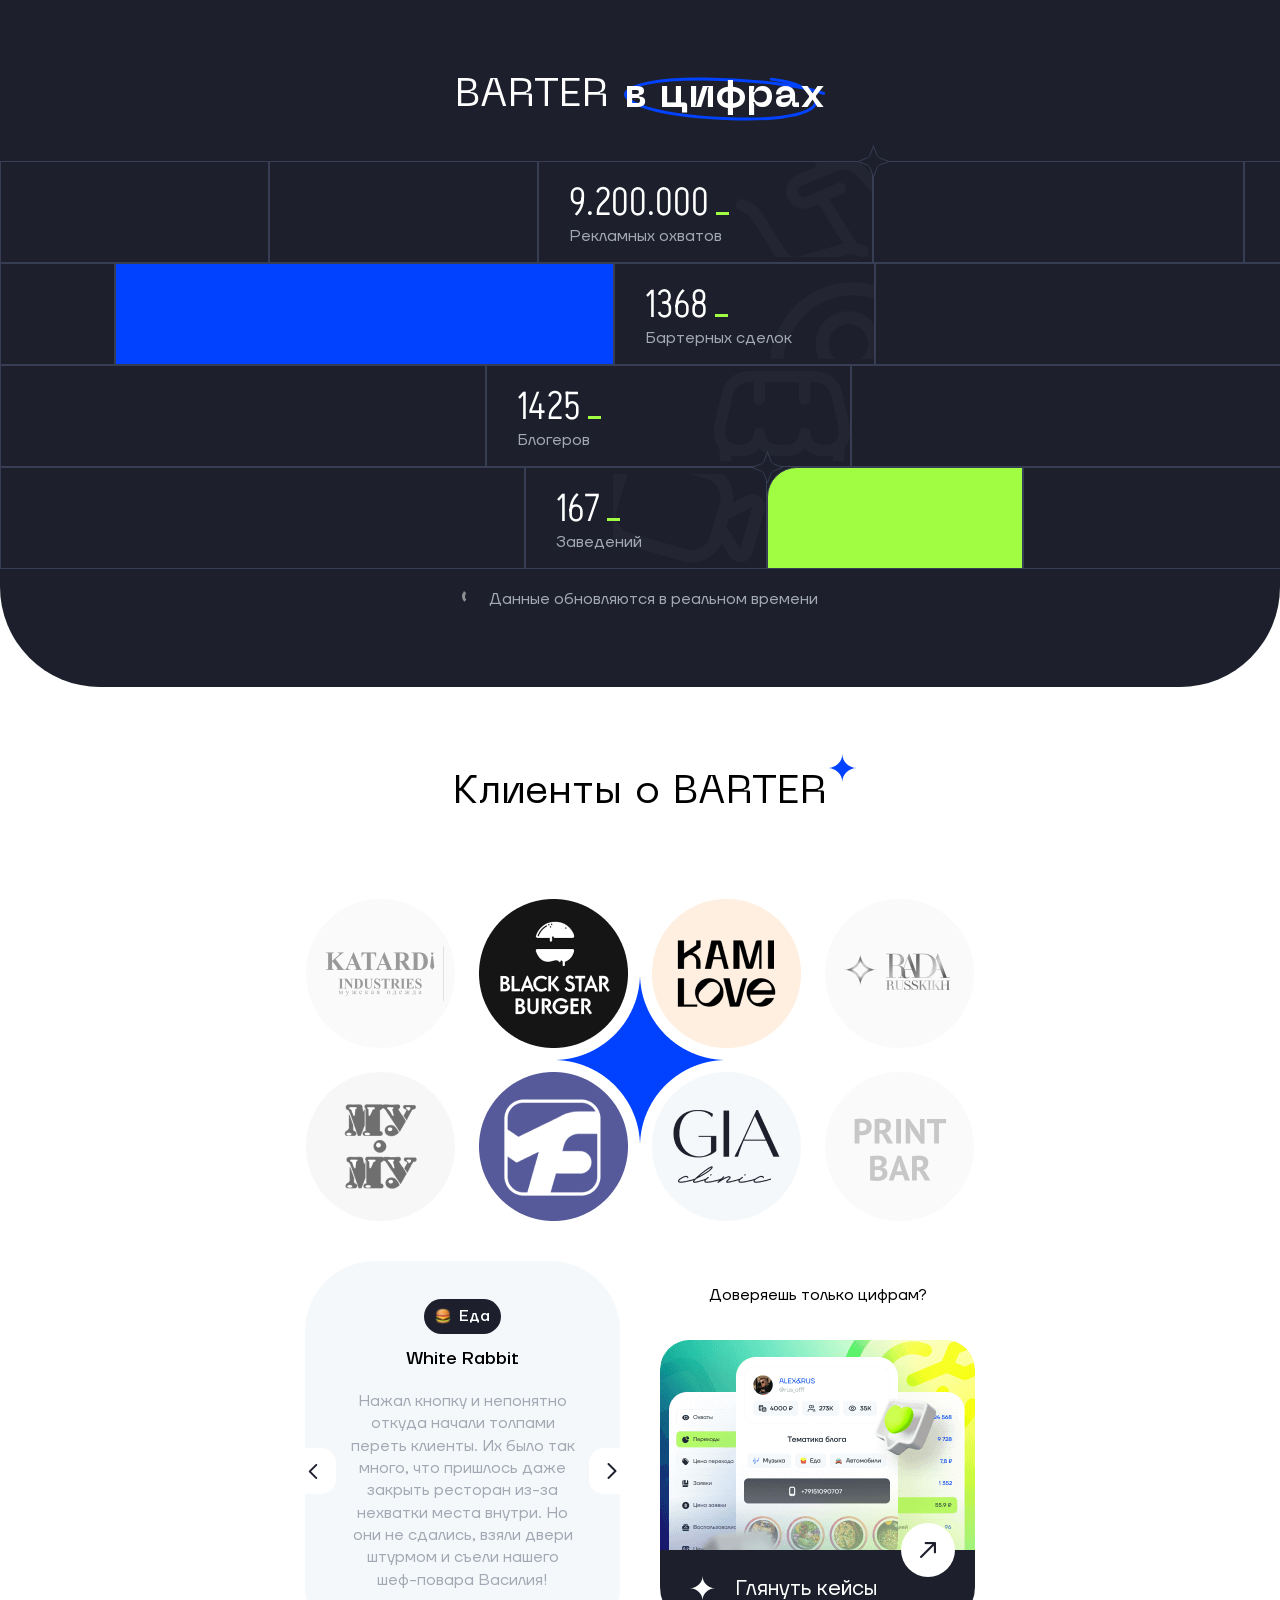
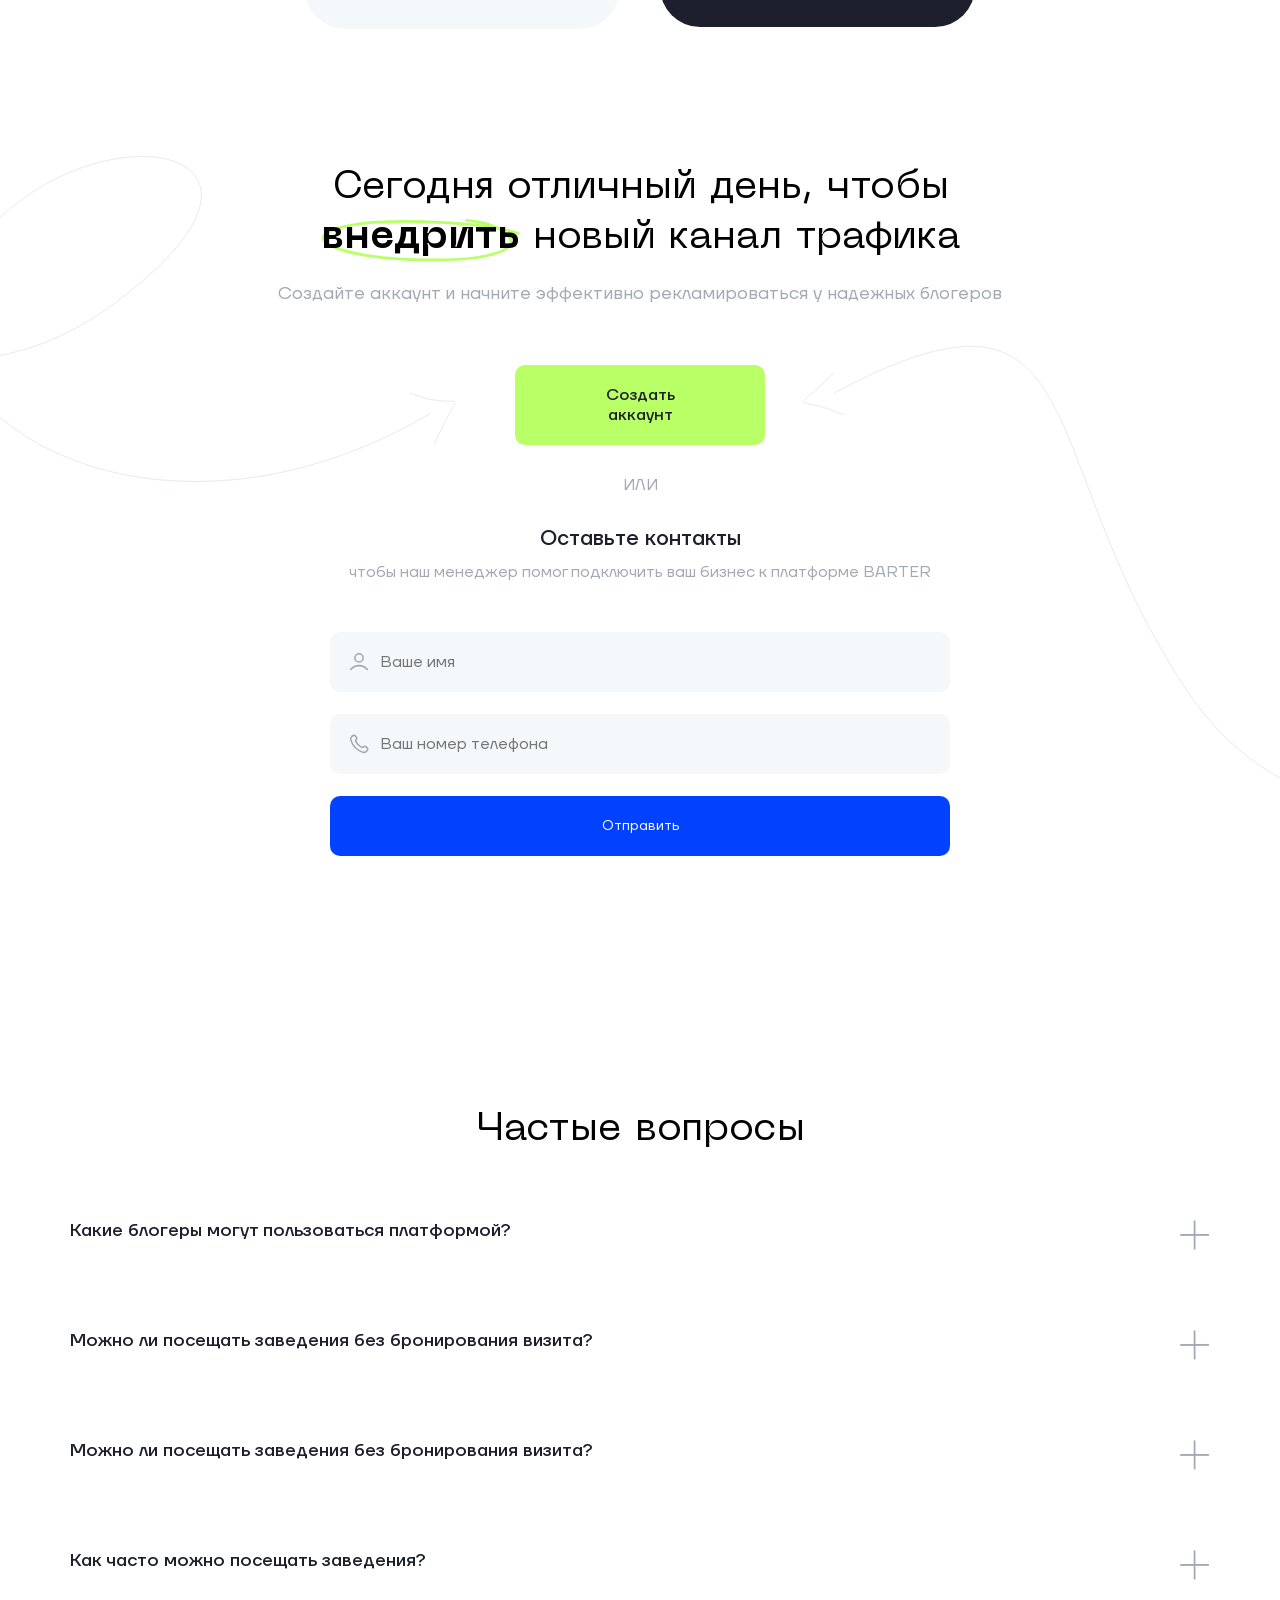
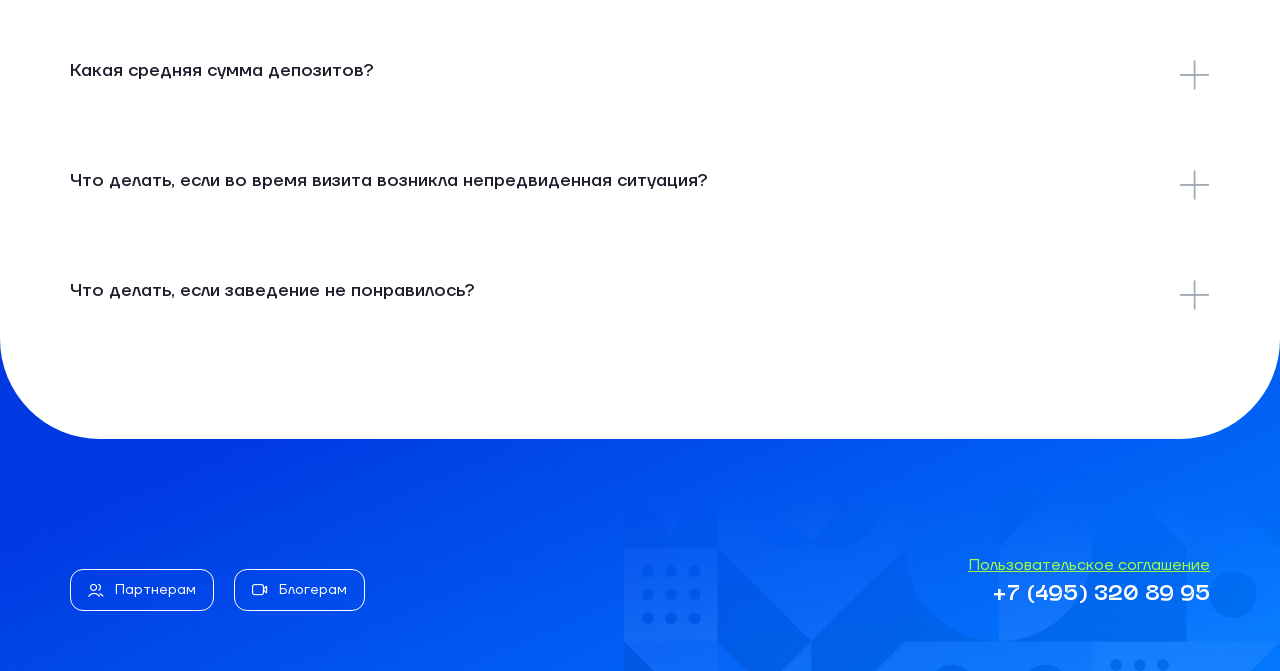
==== commit b1c0eefb: "svg сделаны lazyload" ====
--- a/app/index.html
+++ b/app/index.html
@@ -257,7 +257,7 @@
 		<div class="container">
 			<div class="title-wrap fift__title-wrap">
 				<h2 class="fift__title title wow moveFromLeft">
-					Предложение для блогеров <br> создается за <p><span>15 минут</span><img src="img/fift_title_icon.svg"></p>
+					Предложение для блогеров <br> создается за <p><span>15 минут</span><img data-src="img/fift_title_icon.svg" class="lazyload"></p>
 				</h2>
 			</div>
 			<div class="fift__text">
@@ -289,10 +289,10 @@
 							<span>Публикуют</span> рекламу
 						</div>
 						<div class="fift__item2-icon1">
-							<img src="img/fift_item2_icon1.svg">
+							<img data-src="img/fift_item2_icon1.svg" class="lazyload">
 						</div>
 						<div class="fift__item2-icon2">
-							<img src="img/fift_item2_icon2.svg">
+							<img data-src="img/fift_item2_icon2.svg" class="lazyload">
 						</div>
 					</div>
 					<div class="fift__item wow blurIn">
@@ -315,7 +315,7 @@
 			</h3>
 			<div class="can__title-wrap title-wrap">
 				<h2 class="can__title title">
-					<i class="can__title-first">Управлять рекламой</i> <img src="img/can_title_icon.svg"> <br>и подачей <span class="">@блогера</span>
+					<i class="can__title-first">Управлять рекламой</i> <img data-src="img/can_title_icon.svg" class="lazyload"> <br>и подачей <span class="">@блогера</span>
 				</h2>
 			</div>
 			<div class="can__top-text">
@@ -324,7 +324,7 @@
 			<div class="can__box">
 				<div class="can__item">
 					<div class="can__item-icon">
-						<img src="img/can-icon1.svg">
+						<img data-src="img/can-icon1.svg" class="lazyload">
 					</div>
 					<div class="can__item-name">
 						Цель рекламы
@@ -338,7 +338,7 @@
 				</div>
 				<div class="can__item">
 					<div class="can__item-icon">
-						<img src="img/can-icon2.svg">
+						<img data-src="img/can-icon2.svg" class="lazyload">
 					</div>
 					<div class="can__item-name">
 						Призыв к действию
@@ -352,7 +352,7 @@
 				</div>
 				<div class="can__item">
 					<div class="can__item-icon">
-						<img src="img/can-icon3.svg">
+						<img data-src="img/can-icon3.svg" class="lazyload">
 					</div>
 					<div class="can__item-name">
 						Отметки
@@ -366,7 +366,7 @@
 				</div>
 				<div class="can__item">
 					<div class="can__item-icon">
-						<img src="img/can-icon4.svg">
+						<img data-src="img/can-icon4.svg" class="lazyload">
 					</div>
 					<div class="can__item-name">
 						Важные акценты
@@ -380,7 +380,7 @@
 				</div>
 				<div class="can__item">
 					<div class="can__item-icon">
-						<img src="img/can-icon5.svg">
+						<img data-src="img/can-icon5.svg" class="lazyload">
 					</div>
 					<div class="can__item-name">
 						Запреты в рекламе
@@ -419,7 +419,7 @@
 			</div>
 			<div class="choise__btn-wrap">
 				<a href="#" class="choise__btn btn btn1 btn1--type5" data-modal="modal-one">
-					<img src="img/star-btn-icon.svg" class="btn1--type5__star">
+					<img data-src="img/star-btn-icon.svg" class="btn1--type5__star lazyload">
 					<span>Подробнее о блогерах</span>
 					<i class="icon-right-arrow"></i>
 				</a>
@@ -431,7 +431,7 @@
 		<div class="container">
 			<div class="title-wrap cover__title-wrap">
 				<h2 class="cover__title title">
-					Приобретать <p><img src="img/cover_icon.svg"><span>реальные</span></p> охваты
+					Приобретать <p><img data-src="img/cover_icon.svg" class="lazyload"><span>реальные</span></p> охваты
 				</h2>
 			</div>
 			<div class="cover__subtitle">
@@ -581,7 +581,7 @@
 		<div class="container">
 			<div class="hard__title-wrap title-wrap">
 				<h2 class="hard__title title wow moveFromBottom">
-					Привлекать клиентов в 2022 году стало <br>гораздо <p><img src="img/hard_title_icon.svg"><span>сложнее</span></p>, чем раньше
+					Привлекать клиентов в 2022 году стало <br>гораздо <p><img data-src="img/hard_title_icon.svg" class="lazyload"><span>сложнее</span></p>, чем раньше
 				</h2>
 			</div>
 			<div class="hard__box">
@@ -615,7 +615,7 @@
 		<div class="container">
 			<div class="steps__title-wrap title-wrap">
 				<h2 class="stems__title title wow moveFromBottom">
-					3 простых шага до роста трафика и <br><p><img src="img/steps_title_icon.svg"><span>укрепления</span></p> репутации компании
+					3 простых шага до роста трафика и <br><p><img data-src="img/steps_title_icon.svg" class="lazyload"><span>укрепления</span></p> репутации компании
 				</h2>
 			</div>
 			<div class="steps__box-wrap">
@@ -623,8 +623,8 @@
 					<div class="steps__item">
 						<div class="step__item-count wow zoomIn">
 							<span>
-								<img src="img/1-icon.svg">
-								<img src="img/step_count_icon.svg" class="step__item-star">
+								<img data-src="img/1-icon.svg" class="lazyload">
+								<img data-src="img/step_count_icon.svg" class="step__item-star lazyload">
 							</span>
 						</div>
 						<div class="steps__item-img">
@@ -637,8 +637,8 @@
 					<div class="steps__item">
 						<div class="step__item-count wow zoomIn">
 							<span>
-								<img src="img/2-icon.svg">
-								<img src="img/step_count_icon.svg" class="step__item-star">
+								<img data-src="img/2-icon.svg" class="lazyload">
+								<img data-src="img/step_count_icon.svg" class="step__item-star lazyload">
 							</span>
 						</div>
 						<div class="steps__item-img">
@@ -651,8 +651,8 @@
 					<div class="steps__item">
 						<div class="step__item-count wow zoomIn">
 							<span>
-								<img src="img/3-icon.svg">
-								<img src="img/step_count_icon.svg" class="step__item-star">
+								<img data-src="img/3-icon.svg" class="lazyload">
+								<img data-src="img/step_count_icon.svg" class="step__item-star lazyload">
 							</span>
 						</div>
 						<div class="steps__item-img">
@@ -752,7 +752,7 @@
 	<div class="numbers" id="numbers">
 		<div class="numbers__title-wrap title-wrap">
 			<h2 class="numbers__title title">
-				BARTER <p><span>в цифрах</span><img src="img/number_title_icon.svg" class="wow flipX"></p>
+				BARTER <p><span>в цифрах</span><img data-src="img/number_title_icon.svg" class="wow flipX lazyload"></p>
 			</h2>
 		</div>
 		<div class="numbers__row numbers__row1">
@@ -770,12 +770,12 @@
 					Рекламных охватов
 				</div>
 				<div class="numbers__icon">
-					<img src="img/numbers-icon1.svg">
+					<img data-src="img/numbers-icon1.svg" class="lazyload">
 				</div>
 			</div>
 			<div class="numbers__row-col">
 				<div class="numbers__row-star">
-					<img src="img/numbers-star-icon.svg">
+					<img data-src="img/numbers-star-icon.svg" class="lazyload">
 				</div>
 			</div>
 			<div class="numbers__row-col">
@@ -797,7 +797,7 @@
 					Бартерных сделок
 				</div>
 				<div class="numbers__icon">
-					<img src="img/numbers-icon2.svg">
+					<img data-src="img/numbers-icon2.svg" class="lazyload">
 				</div>
 			</div>
 			<div class="numbers__row-col">
@@ -816,7 +816,7 @@
 					Блогеров
 				</div>
 				<div class="numbers__icon">
-					<img src="img/numbers-icon3.svg">
+					<img data-src="img/numbers-icon3.svg" class="lazyload">
 				</div>
 			</div>
 			<div class="numbers__row-col">
@@ -835,12 +835,12 @@
 					Заведений
 				</div>
 				<div class="numbers__icon">
-					<img src="img/numbers-icon4.svg">
+					<img data-src="img/numbers-icon4.svg" class="lazyload">
 				</div>
 			</div>
 			<div class="numbers__row-col">
 				<div class="numbers__row-star">
-					<img src="img/numbers-star-icon.svg">
+					<img data-src="img/numbers-star-icon.svg" class="lazyload">
 				</div>
 			</div>
 			<div class="numbers__row-col">
@@ -858,7 +858,7 @@
 			<div class="comments__title-wrap title-wrap">
 				<h2 class="comments__title title">
 					Клиенты о BARTER
-					<img src="img/comments_star_icon.svg">
+					<img data-src="img/comments_star_icon.svg" class="lazyload">
 				</h2>
 			</div>
 			<div class="comments__img">
@@ -882,7 +882,7 @@
 							</div>
 							<div class="comments__slide swiper-slide">
 								<div class="comments__cat">
-									<img src="img/comments-icon.svg">
+									<img data-src="img/comments-icon.svg" class="lazyload">
 									<span>Еда2</span>
 								</div>
 								<div class="comments__name">
@@ -894,7 +894,7 @@
 							</div>
 							<div class="comments__slide swiper-slide">
 								<div class="comments__cat">
-									<img src="img/comments-icon.svg">
+									<img data-src="img/comments-icon.svg" class="lazyload">
 									<span>Еда3</span>
 								</div>
 								<div class="comments__name">
@@ -924,7 +924,7 @@
 							
 						</div>
 						<div class="comments__cases-content">
-							<img src="img/comments-star-icon.svg">
+							<img data-src="img/comments-star-icon.svg" class="lazyload">
 							<span>
 								Глянуть кейсы
 							</span>
@@ -942,7 +942,7 @@
 		<div class="container">
 			<div class="today__title-wrap title-wrap">
 				<h2 class="today__title title">
-					Сегодня отличный день, чтобы <br><p><span>внедрить</span><img src="img/today_title_icon.svg"></p> новый канал трафика
+					Сегодня отличный день, чтобы <br><p><span>внедрить</span><img data-src="img/today_title_icon.svg" class="lazyload"></p> новый канал трафика
 				</h2>
 			</div>
 			<div class="today__text">
@@ -953,10 +953,10 @@
 					Создать аккаунт
 				</a>
 				<div class="today__arrow-1">
-					<img src="img/today-arrow-1.svg">
+					<img data-src="img/today-arrow-1.svg" class="lazyload">
 				</div>
 				<div class="today__arrow-2">
-					<img src="img/today-arrow-2.svg">
+					<img data-src="img/today-arrow-2.svg" class="lazyload">
 				</div>
 			</div>
 			<div class="today__or">
@@ -1101,7 +1101,7 @@
 			<div class="footer__wrapper">
 				<div class="footer__left">
 					<a href="#" class="footer__logo">
-						<img src="img/logo.svg">
+						<img data-src="img/logo.svg" class="lazyload">
 					</a>
 					<div class="footer__btns">
 						<div class="footer__btn btn btn1 btn1--type3">
@@ -1117,10 +1117,10 @@
 				<div class="footer__right">
 					<div class="footer__soc">
 						<a href="#">
-							<img src="img/vk-icon.svg">
+							<img data-src="img/vk-icon.svg" class="lazyload">
 						</a>
 						<a href="#">
-							<img src="img/inst-icon.svg">
+							<img data-src="img/inst-icon.svg" class="lazyload">
 						</a>
 					</div>
 					<a href="#" class="footer__roots">
@@ -1204,7 +1204,7 @@
 		</div>
 		<div class="menu__content">
 			<div class="menu__all">
-				<img src="img/menu_all2.svg">
+				<img data-src="img/menu_all2.svg" class="lazyload">
 			</div>
 			<div class="menu__title">
 				МЕНЮ
@@ -1219,7 +1219,7 @@
 			</ul>
 			<div class="menu__phone">
 				<div class="menu__phone-icon">
-					<img src="img/menu_phone_icon.svg">
+					<img data-src="img/menu_phone_icon.svg" class="lazyload">
 				</div>
 				<div class="menu__phone-content">
 					<a href="#" class="menu__phone-phone">
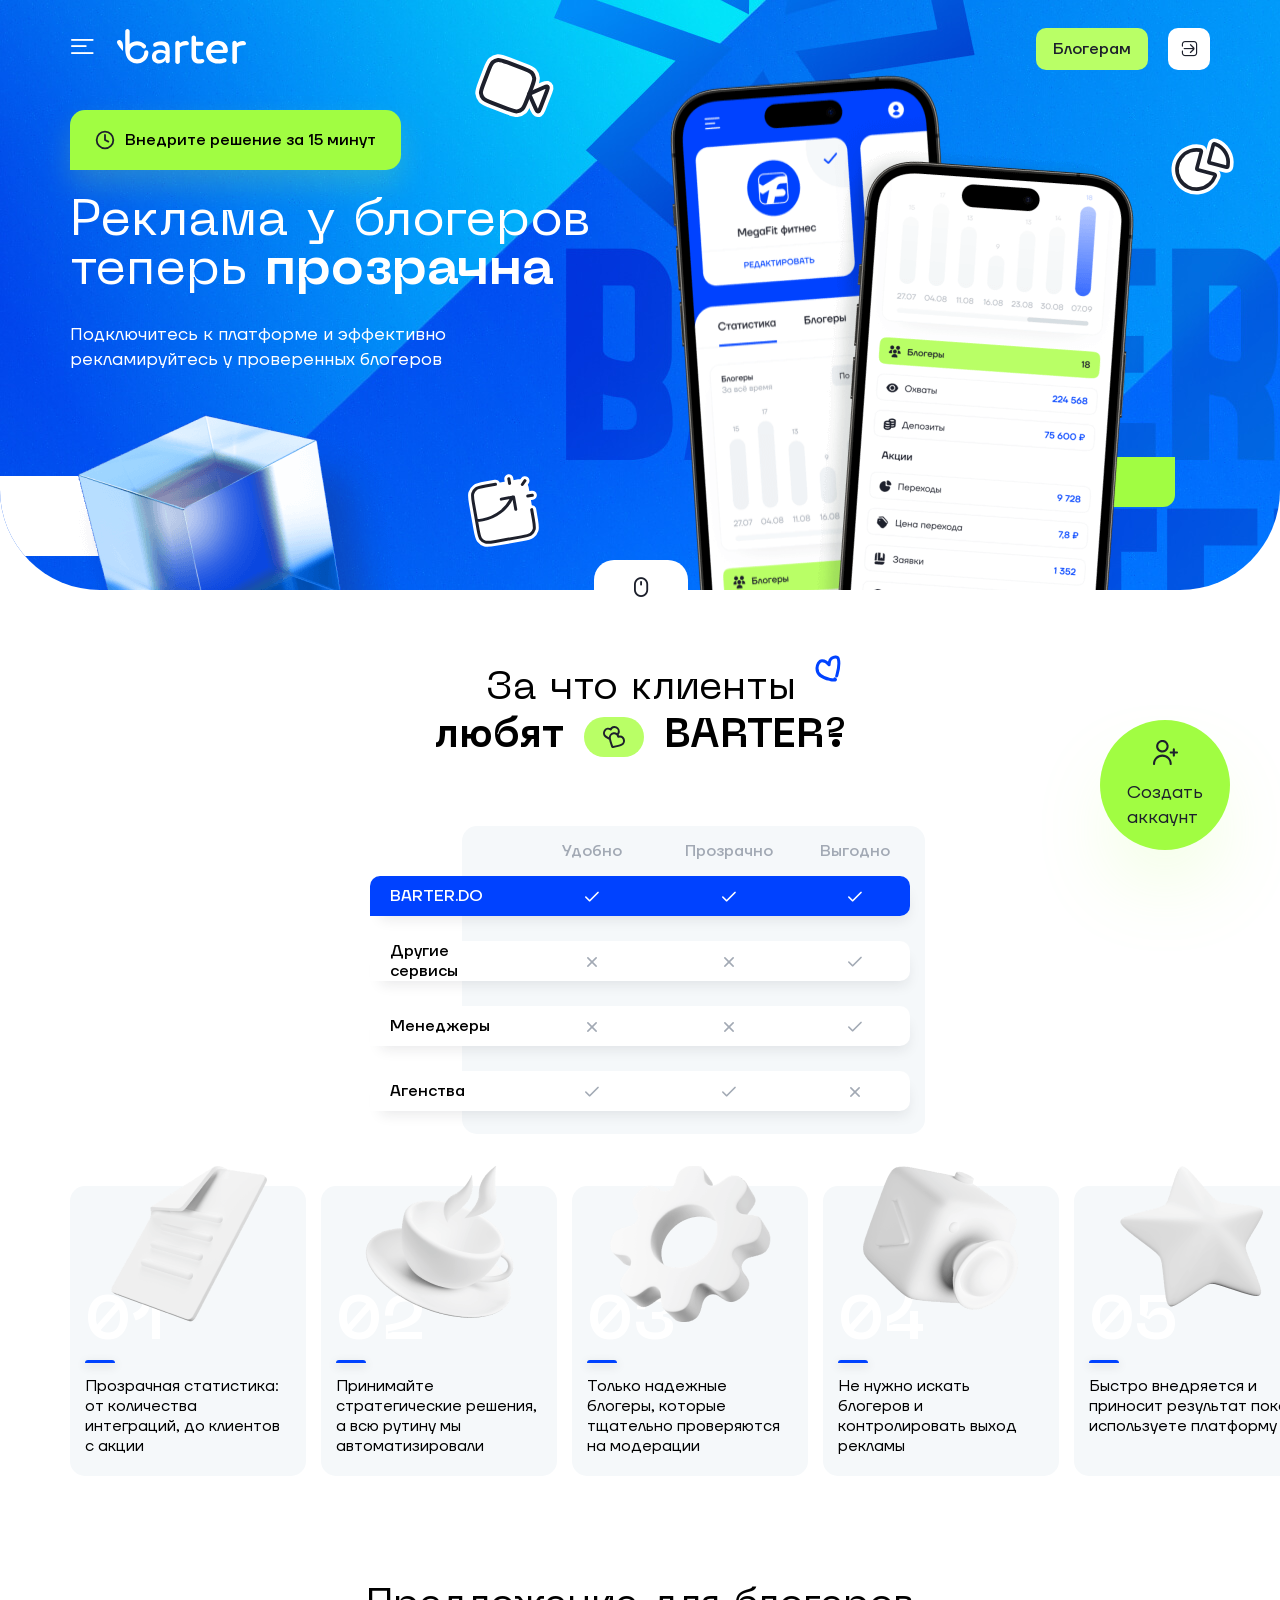
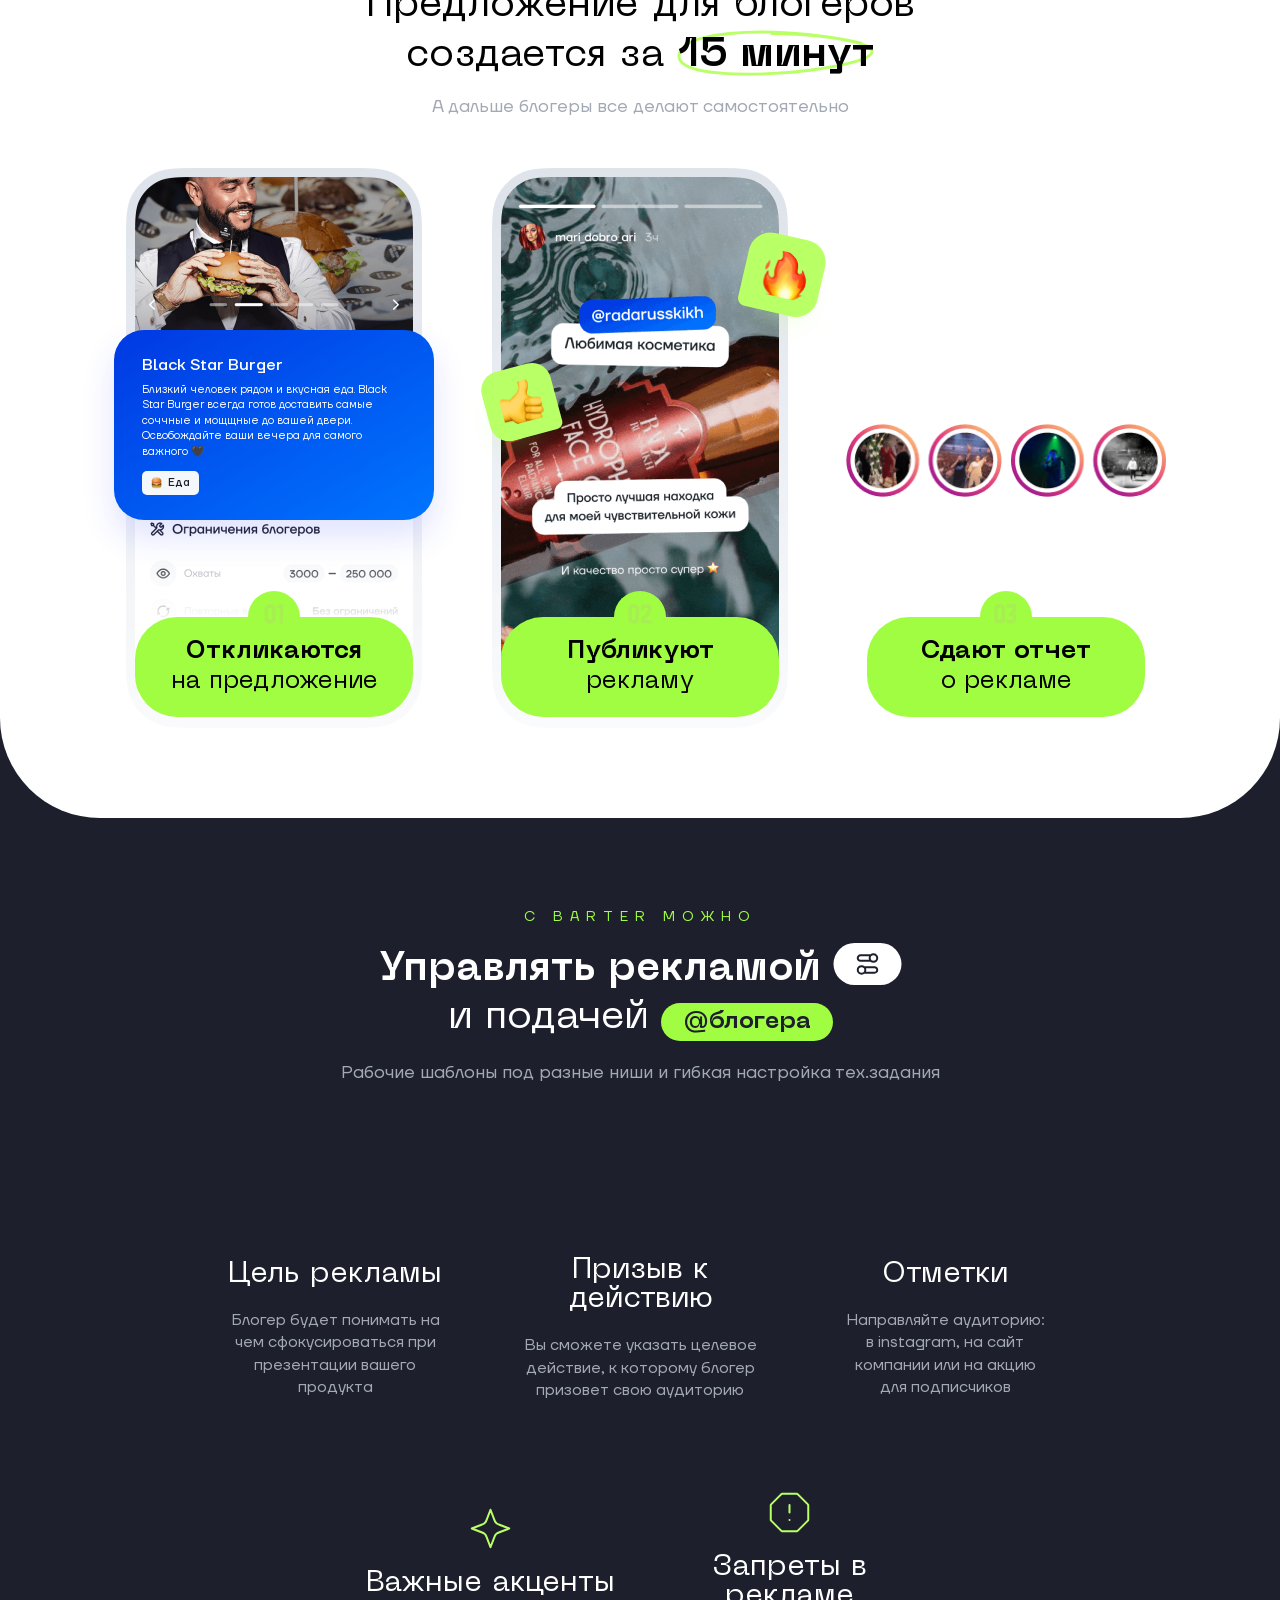
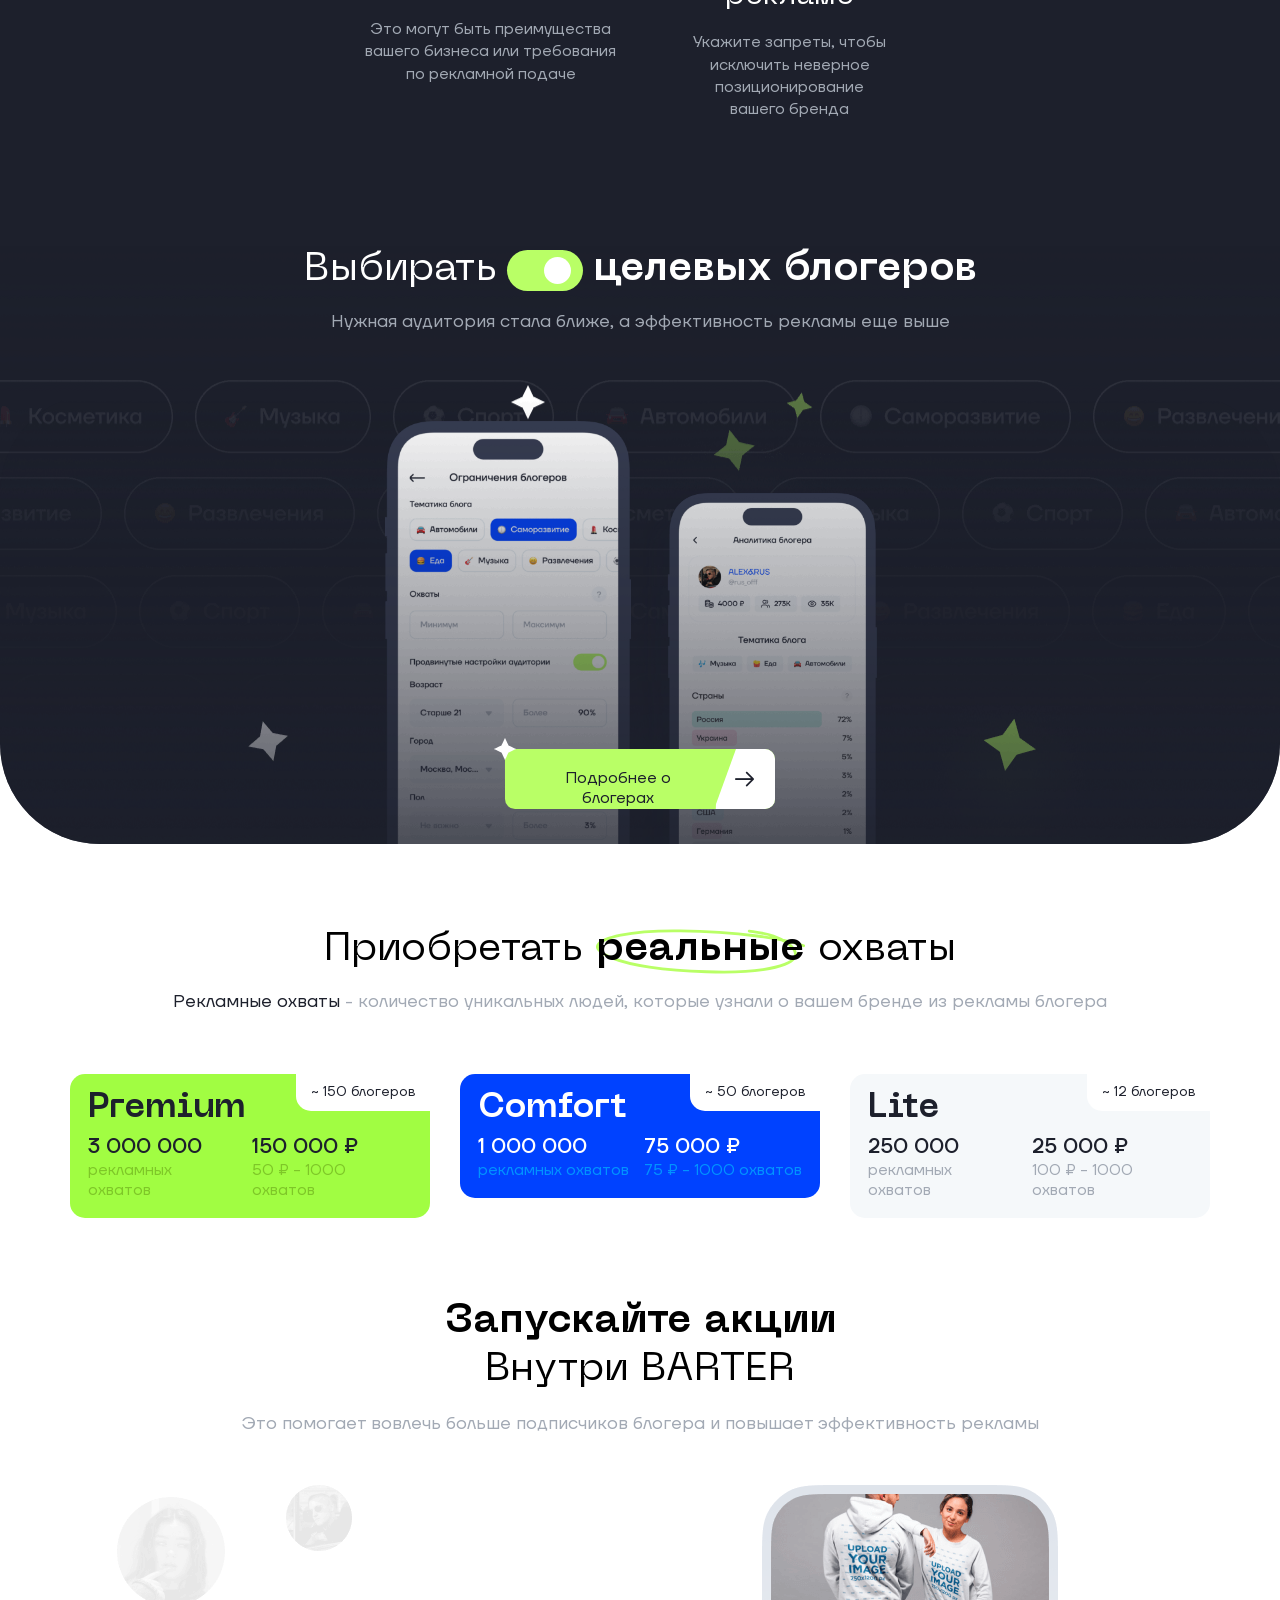
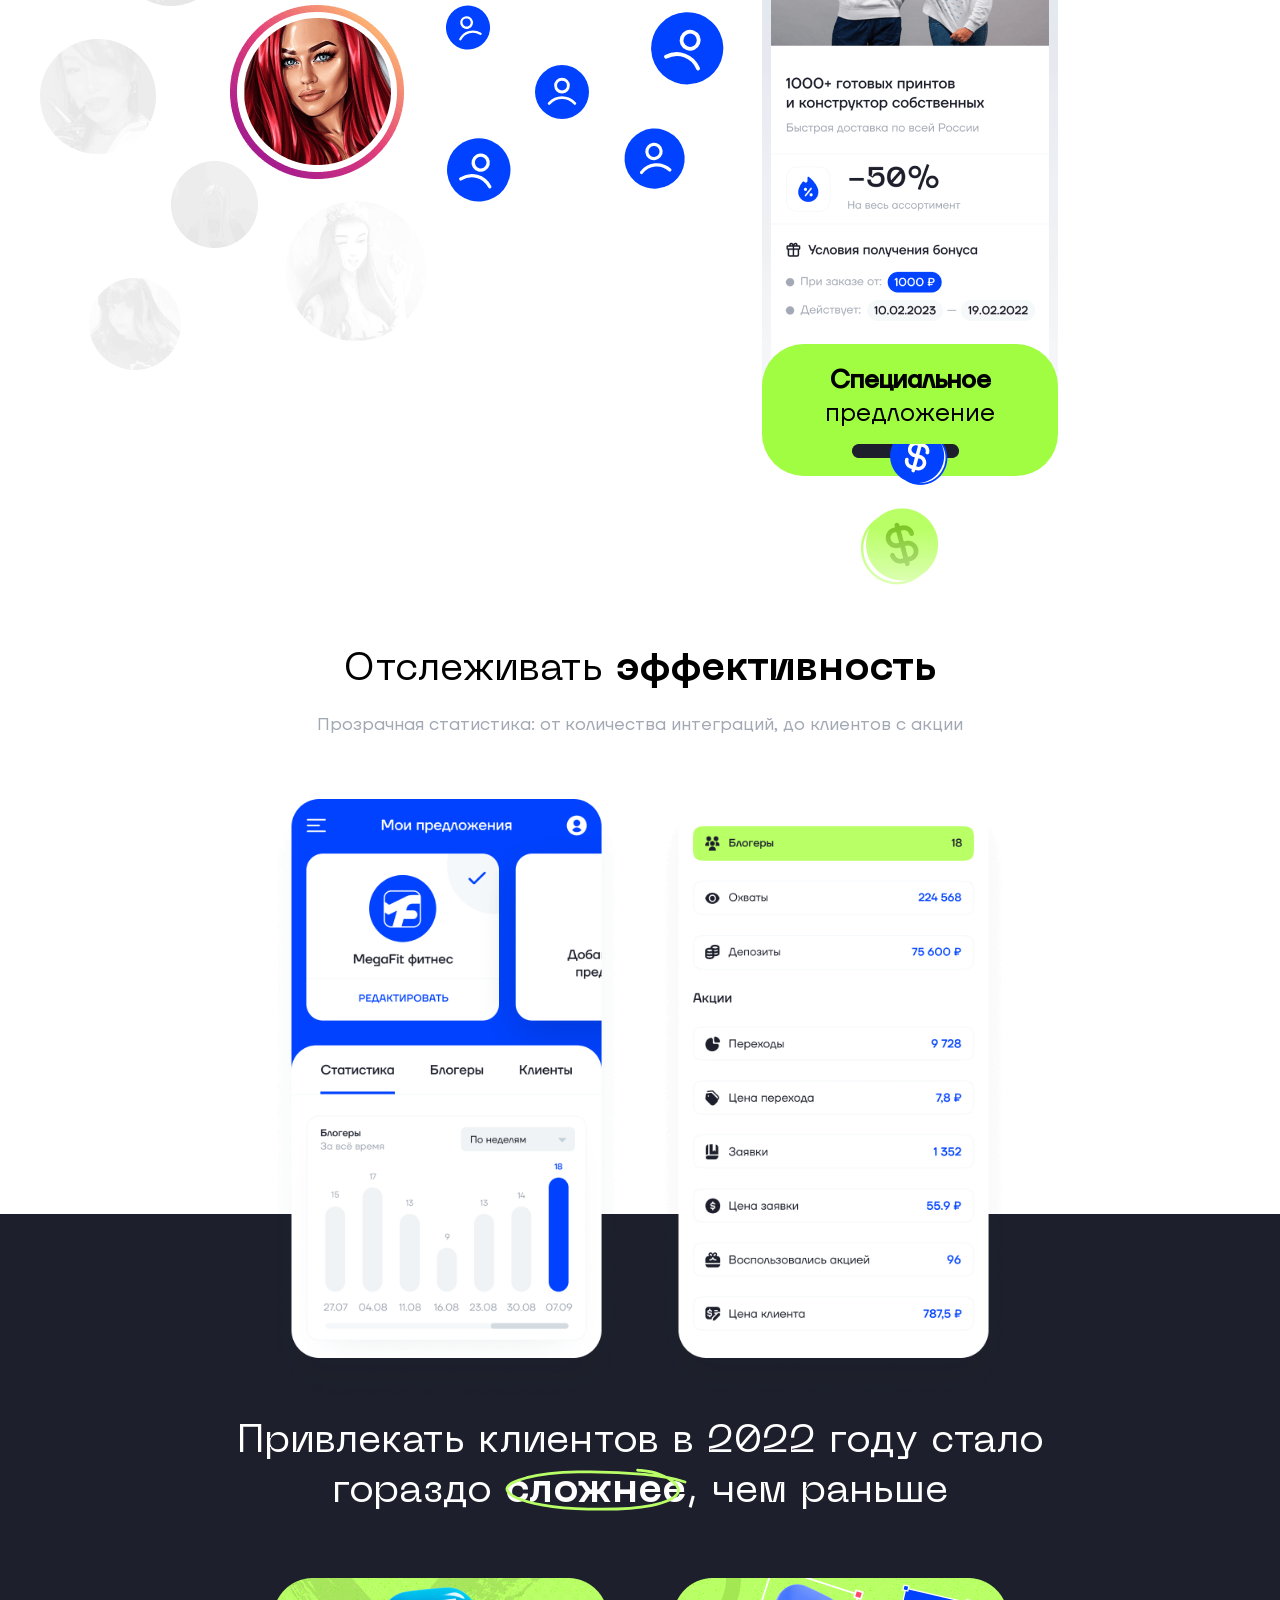
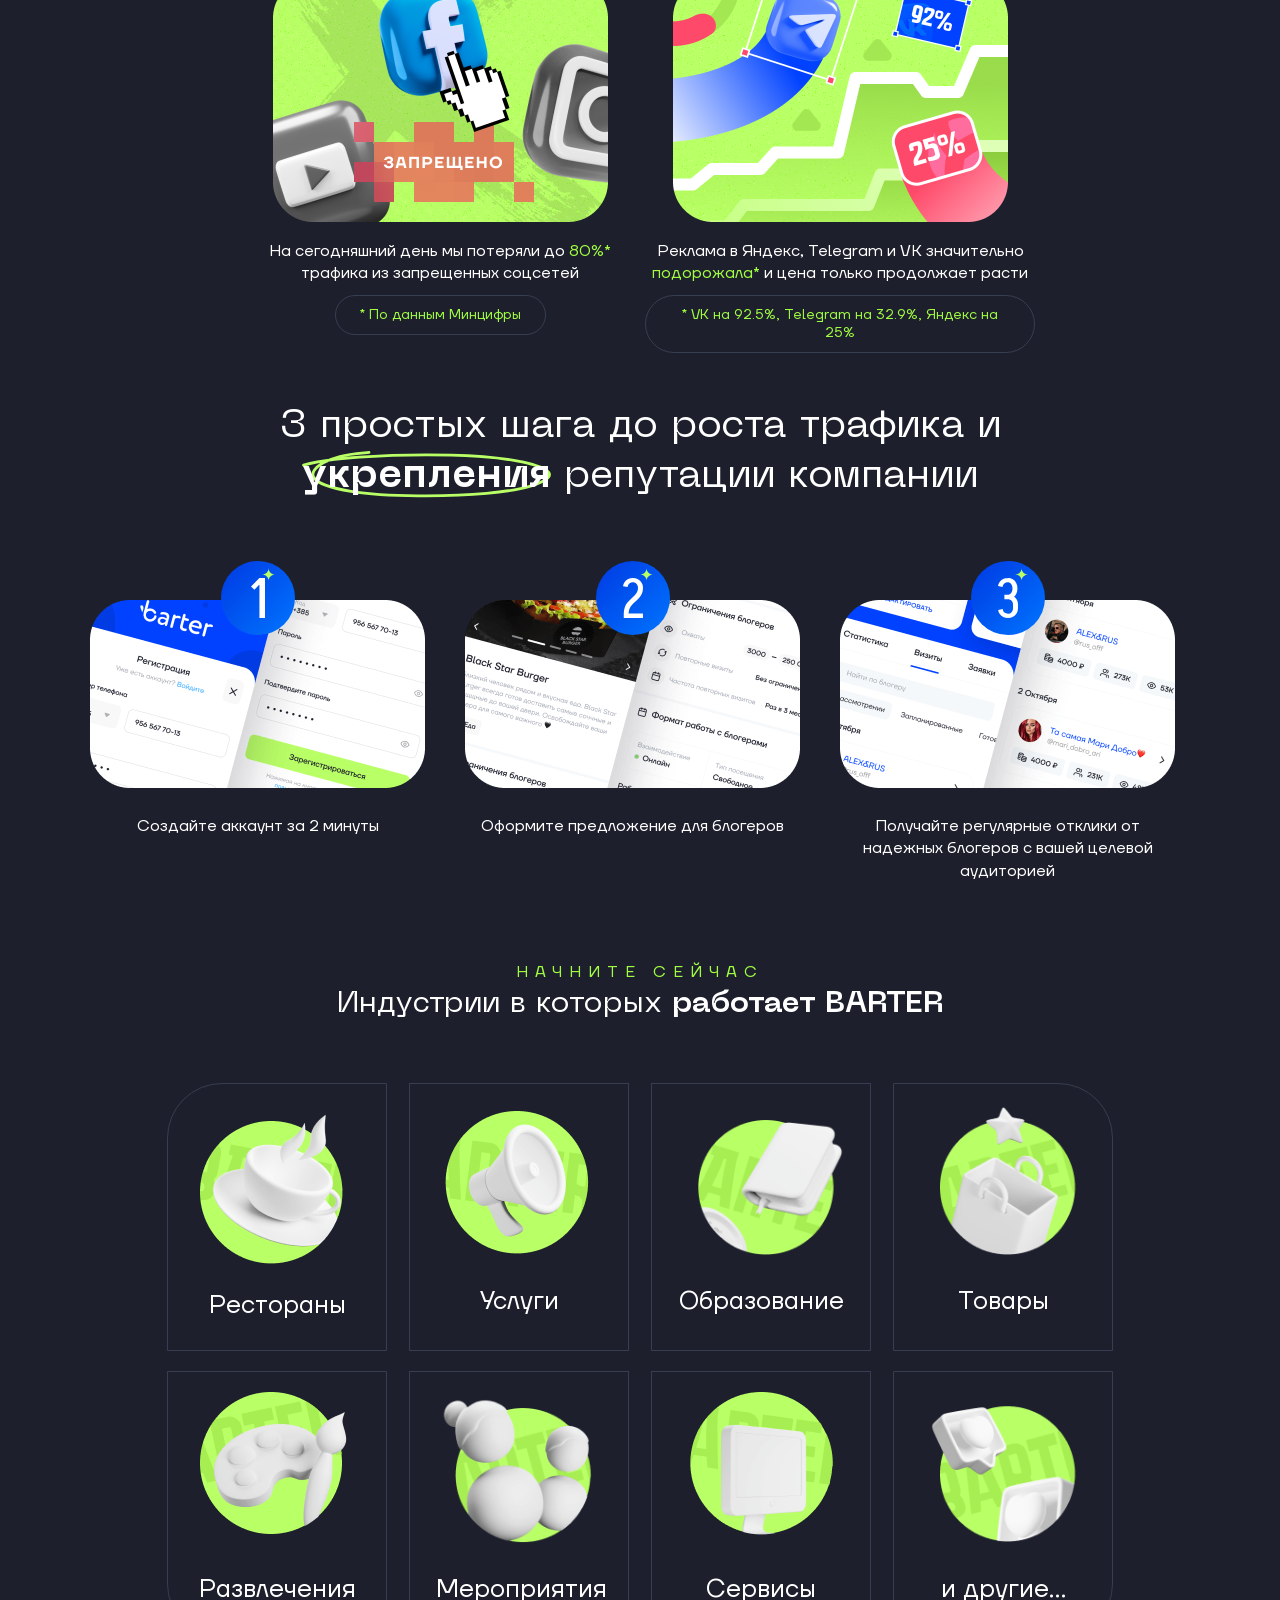
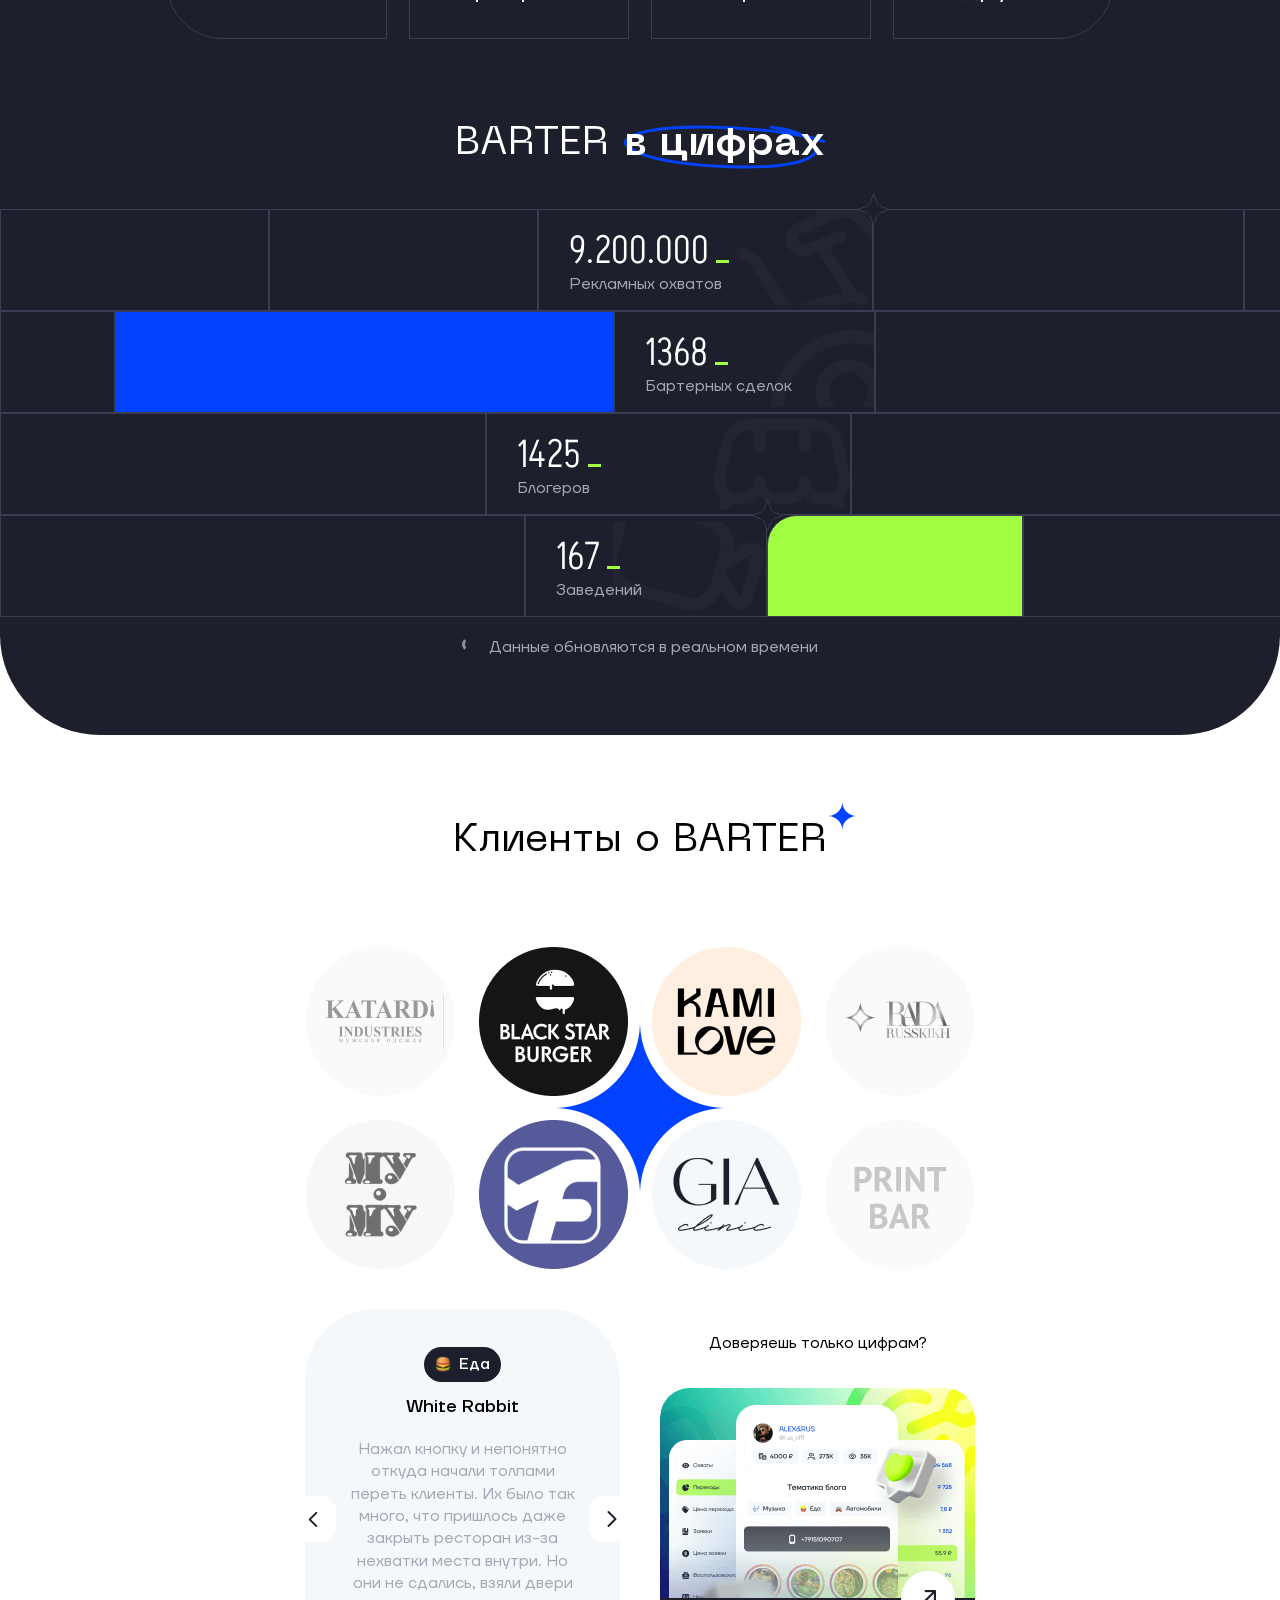
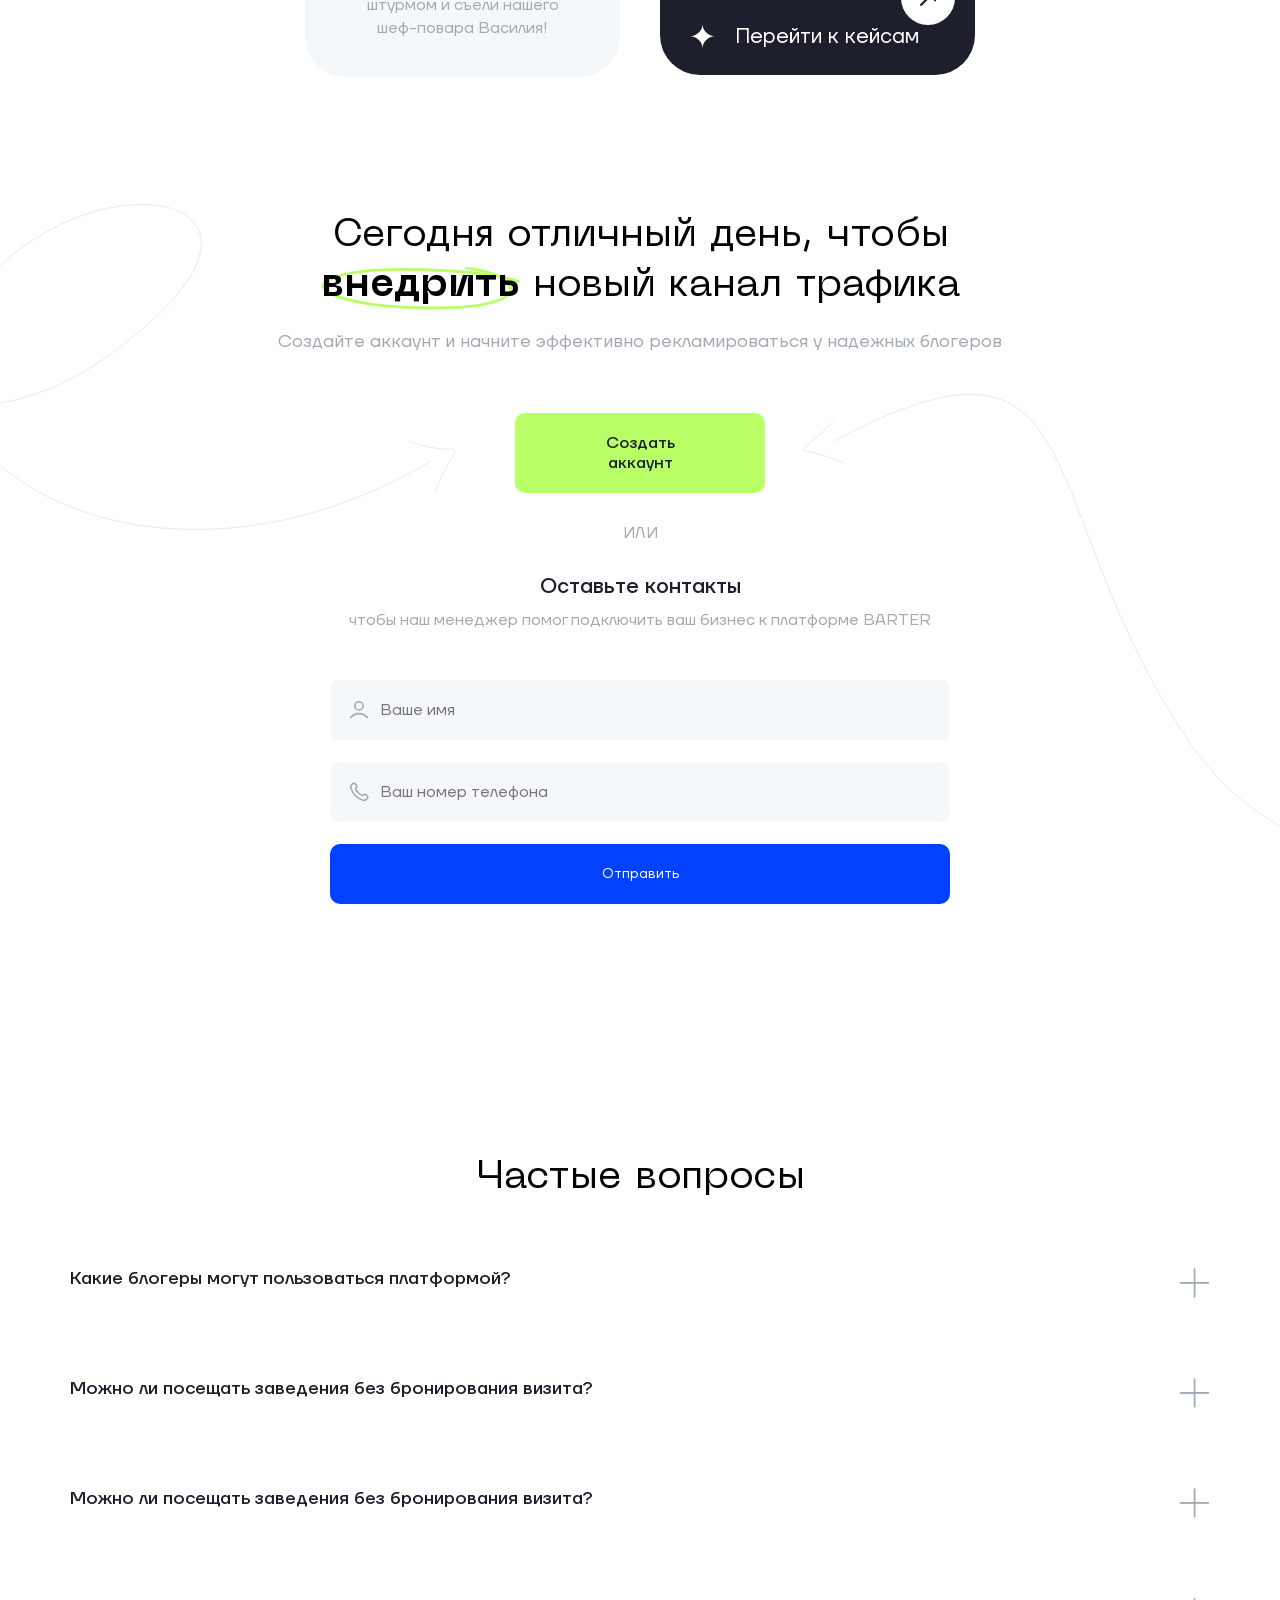
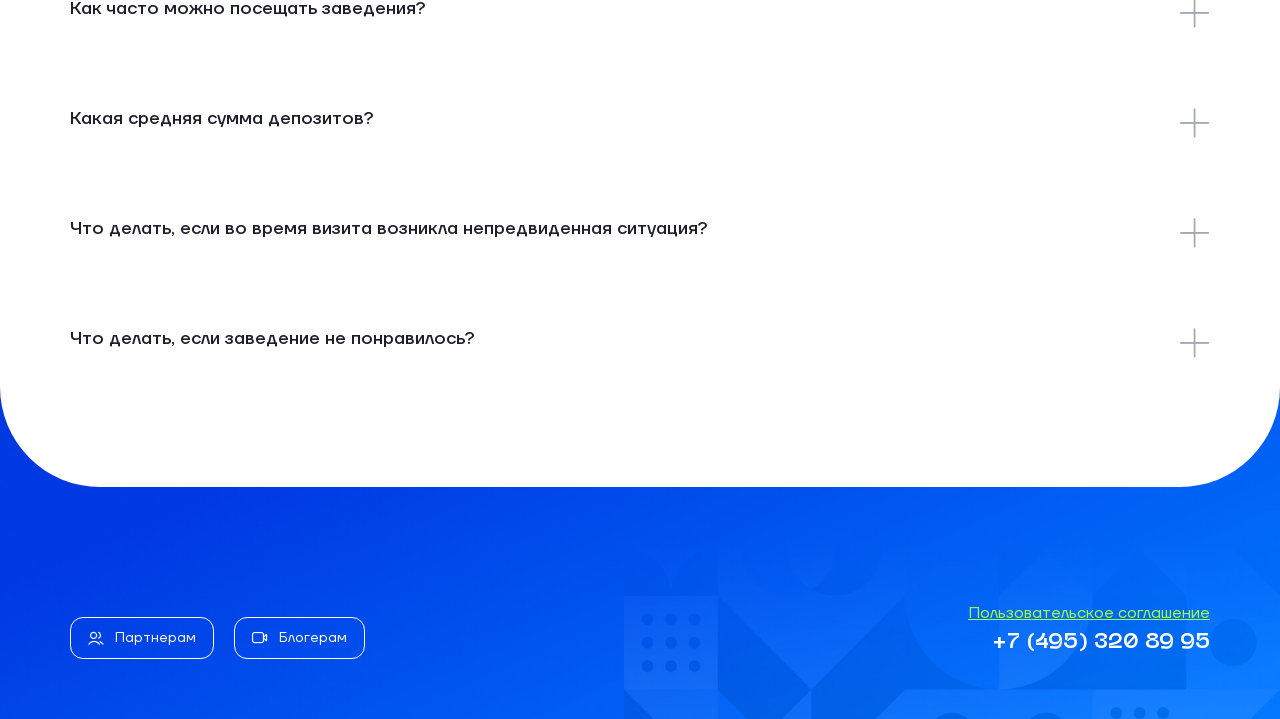
==== commit e9f4a08c: "last edits" ====
--- a/app/index.html
+++ b/app/index.html
@@ -170,32 +170,32 @@
 					<div class="adv__item">
 						<div class="adv__item-top">
 							<div class="adv__item-img">
-								<img data-src="img/adv-img1.png" class="lazyload">
+								<img data-src="img/adv-img2.png" class="lazyload">
 							</div>
 							<div class="adv__item-stap">
 								01
-							</div>
-						</div>
-						<div class="adv__item-bottom">
-							<div class="adv__item-bottom-icon"></div>
-							<div class="adv__item-text">
-								Не требует личного времени и навыков по работе с блогерами
-							</div>
-						</div>
-					</div>
-					<div class="adv__item">
-						<div class="adv__item-top">
-							<div class="adv__item-img">
-								<img data-src="img/adv-img2.png" class="lazyload">
-							</div>
-							<div class="adv__item-stap">
-								02
 							</div>
 						</div>
 						<div class="adv__item-bottom">
 							<div class="adv__item-bottom-icon"></div>
 							<div class="adv__item-text">
 								Прозрачная статистика: от количества интеграций, до клиентов с акции
+							</div>
+						</div>
+					</div>
+					<div class="adv__item">
+						<div class="adv__item-top">
+							<div class="adv__item-img">
+								<img data-src="img/adv-img1.png" class="lazyload">
+							</div>
+							<div class="adv__item-stap">
+								02
+							</div>
+						</div>
+						<div class="adv__item-bottom">
+							<div class="adv__item-bottom-icon"></div>
+							<div class="adv__item-text">
+								Принимайте стратегические решения, а всю рутину мы автоматизировали
 							</div>
 						</div>
 					</div>
@@ -280,12 +280,14 @@
 							</div>
 						</div>
 						<div class="fift__item-content">
+							<img src="img/fift-step1.svg">
 							<span>Откликаются</span> на предложение
 						</div>
 					</div>
 					<div class="fift__item wow blurIn">
 						<img data-src="img/fift-img2.png" class="lazyload">
 						<div class="fift__item-content">
+							<img src="img/fift-step2.svg">
 							<span>Публикуют</span> рекламу
 						</div>
 						<div class="fift__item2-icon1">
@@ -299,6 +301,7 @@
 						<img data-src="img/fift-img3.png" class="lazyload">
 						<img data-src="img/fift-stories-icons.png" class="fift__item-stories lazyload">
 						<div class="fift__item-content">
+							<img src="img/fift-step3.svg">
 							<span>Сдают отчет</span> о рекламе
 						</div>
 					</div>
@@ -344,7 +347,7 @@
 						Призыв к действию
 					</div>
 					<div class="can__item-text">
-						Не просто показываем, но и <br>отслеживаем целевые <br>действия
+						Вы сможете указать целевое действие, к которому блогер призовет свою аудиторию
 					</div>
 					<div class="can__item-circle can__item-circle2">
 						<img data-src="img/can-circle2.png" class="lazyload">
@@ -524,11 +527,11 @@
 		<div class="container">
 			<div class="title-wrap get__title-wrap">
 				<h2 class="get__title title wow moveFromBottom">
-					Получать клиентов
+					<span>Запускайте акции</span> <br>Внутри BARTER
 				</h2>
 			</div>
 			<div class="get__text wow moveFromBottom">
-				Запускайте акции для подписчиков блогера, конвертируйте охваты в реальные заказы
+				Это помогает вовлечь больше подписчиков блогера и повышает эффективность рекламы
 			</div>
 			<div class="get__wrapper">
 				<div class="get__left">
@@ -926,7 +929,7 @@
 						<div class="comments__cases-content">
 							<img data-src="img/comments-star-icon.svg" class="lazyload">
 							<span>
-								Глянуть кейсы
+								Перейти к кейсам
 							</span>
 							<div class="comments__cases-arrow">
 								<i class="icon-tr-arrow"></i>
--- a/app/css/main.min.css
+++ b/app/css/main.min.css
@@ -1 +1 @@
-.adv{padding-bottom:76px}.adv__item{background:#F5F8FA;border-radius:15px;min-width:236px;transition:.2s ease}.adv__item:hover{background:#BDFF6E}.adv__item:hover .adv__item-stap{color:#A6EE51;transition:.2s ease}.adv__item:hover .adv__item-bottom-icon{background:#1D202C}.adv__item:hover .adv__item-top{border-color:#A6EE51}.adv__box{display:flex;gap:15px}.adv__box-wrap{padding-bottom:30px;padding-top:20px;width:1240px}.adv__item-top{position:relative;padding-bottom:18px;border-bottom:1px solid rgba(255,255,255,0.05)}.adv__item-img{text-align:center;position:relative;z-index:9;top:-20px}.adv__item-stap{font-size:62px;font-weight:700;font-family:'NeueMachina';position:absolute;bottom:12px;left:15px;color:#fff}.adv__item-bottom{padding:15px;padding-top:10px;padding-bottom:20px;position:relative;font-size:16px}.adv__item-bottom .adv__item-bottom-icon{width:30px;height:3px;background:#0042FF;display:inline-block;position:absolute;left:15px;top:-6px;border-radius:3px 3px 0 0;box-shadow:0 3px 10px 1px rgba(0,0,0,0.1)}.adv__spacer{display:none}.fift{padding-bottom:80px;border-bottom-left-radius:100px;border-bottom-right-radius:100px;z-index:9;position:relative;background:#fff}.fift .simplebar-content-wrapper{padding-right:0!important}.fift .simplebar-track{margin-left:20px}.fift__text{text-align:center;margin-bottom:40px;font-size:18px;color:#A2A9B4}.fift__title p{display:inline-block;position:relative}.fift__title p span{position:relative;z-index:3;font-weight:700}.fift__title p img{position:absolute;z-index:2;left:0;top:0;font-weight:700}.fift__title-wrap{margin-bottom:15px}.fift__box-wrap{overflow-y:hidden;height:580px}.fift__box{display:grid;grid-template-columns:296px 296px 296px;justify-content:center;gap:70px;margin:0 auto;padding-top:10px}.fift__item{text-align:center;height:549px;width:296px;margin:0 auto;position:relative}.fift__item img{margin:0 auto}.fift__item .fift__item-stories{position:absolute;bottom:40%;left:50%;min-width:320px;margin-left:-160px;border-radius:0}.fift__box .fift__item:first-child{margin-left:0}.fift__box .fift__item:last-child{margin-right:30px}.fift__item-content{background:#a1fd42;padding:20px;font-family:'NeueMachina';border-radius:42px;font-size:25px;line-height:120%;position:absolute;margin-left:-139px;left:50%;bottom:0;width:278px}.fift__item-content span{display:block;font-weight:700;font-family:'NeueMachina'}.fift__item2-icon1{position:absolute;left:-28px;top:190px}.fift__item2-icon2{position:absolute;right:-50px;top:60px}.fift__item-wrapper{left:-12px;top:162px;position:absolute;width:320px;padding:25px 28px;border-radius:30px;text-align:left;box-shadow:0 17px 32px 0 rgba(46,66,255,0.15);background:linear-gradient(to right bottom,#0039E2,#0075FF)}.fift__item-title{font-weight:500;font-size:16px;margin-bottom:8px;color:#fff}.fift__item-text{line-height:140%;font-size:11px;margin-bottom:11px;color:#fff}.fift__item-tag{padding:5px 9px;background:#F5F8FA;border-radius:5px;display:inline-flex;align-items:center;gap:6px;color:#1D202C;font-weight:500;font-size:11px}.fift__spacer{display:none}.can{background:#1D202C;padding-top:190px;padding-bottom:74px;margin-top:-100px;margin-bottom:-2px}.can__subtitle{color:#a1fd42;font-size:14px;text-transform:uppercase;letter-spacing:7px;font-weight:400;margin-bottom:12px;text-align:center}.can__title{color:#fff;margin-bottom:15px;font-weight:400}.can__title span{background:#a1fd42;border-radius:50px;font-size:24px;font-weight:700;color:#1D202C;font-family:'NeueMachina';padding:7px 22px}.can__title img{position:relative;bottom:-5px}.can__title-first{font-weight:700;font-family:'NeueMachina'}.can__top-text{color:#A2A9B4;font-size:18px;text-align:center;margin-bottom:60px}.can__item{width:335px;height:335px;text-align:center;display:flex;flex-direction:column;justify-content:center;padding:35px;position:relative}.can__box{display:flex;flex-wrap:wrap;justify-content:center}.can__box .can__item:first-child{z-index:1}.can__box .can__item:nth-child(2){z-index:2;margin:0 -30px}.can__box .can__item:nth-child(3){z-index:3}.can__box .can__item:nth-child(4){z-index:4;margin-top:-50px;margin-right:-36px}.can__box .can__item:last-child{z-index:5;margin-top:-40px}.can__item-circle{position:absolute;left:0;top:0}.can__item-icon{margin-bottom:15px;position:relative;z-index:3}.can__item-name{color:#fff;font-size:30px;font-family:'NeueMachina';margin-bottom:20px;position:relative;z-index:3}.can__item-text{font-size:16px;line-height:140%;color:#A2A9B4;position:relative;z-index:3}.choise{overflow:hidden;position:relative;background:url(../img/choise-bg1.png) no-repeat center bottom,#1D202C;padding-bottom:35px;border-bottom-right-radius:100px;border-bottom-left-radius:100px}.choise__title{color:#fff;margin-bottom:15px;display:flex;align-items:center;justify-content:center;gap:10px}.choise__title span{font-weight:700}.choise__title-tmblr{display:inline-flex;width:76px;height:41px;align-items:center;padding:7px;background:#7F7F7F;border-radius:50px;position:relative;align-items:flex-start;visibility:visible!important}.choise__title-tmblr span{width:27px;height:27px;background:#fff;border-radius:50px;display:inline-block;visibility:visible!important}.choise__text{color:#A2A9B4;font-size:18px;line-height:140%;margin-bottom:415px;text-align:center}.choise__btn{display:inline-block;padding:19px 67px 19px 23px;height:60px;border-radius:10px;align-items:center;transition:.2s ease;position:relative;z-index:10}.choise__btn:hover{transform:scale(1.05)}.choise__btn-wrap{text-align:center}.choise__btn{width:270px;height:60px}.choise__phones{position:absolute;left:50%;width:768px;margin-left:-393px;display:grid;grid-template-columns:246px 246px;justify-content:center;align-items:flex-end;bottom:0}.choise__mask{position:absolute;bottom:-6px;left:0;z-index:9}.choise__mask img{border-radius:100px}.cover{padding:80px 0}.cover__title{margin-bottom:15px}.cover__title p{position:relative;display:inline-block}.cover__title p img{position:absolute;left:0;bottom:0;z-index:0}.cover__title p span{position:relative;z-index:3;font-weight:700}.cover__subtitle{font-size:18px;color:#A2A9B4;margin-bottom:60px;text-align:center;line-height:140%}.cover__subtitle span{color:#1D202C}.cover__box{display:flex;justify-content:center;align-items:flex-start;gap:30px}.cover__item{width:33.33%;border-radius:15px;padding:18px;position:relative;transition:.2s ease}.cover__item:hover{transform:scale(1.05)}.cover__item-title{font-size:34px;font-weight:700;font-family:'NeueMachina';margin-bottom:8px}.cover__item-row{display:flex;gap:14px;justify-content:space-between}.cover__item-col span{font-weight:500;font-size:21px}.cover__item-col p{font-size:16px}.cover__item-add{color:#1D202C;font-size:14px;padding:10px 15px;background:#fff;position:absolute;right:-1px;top:-1px;border-bottom-left-radius:15px}.cover__item--1{background:#a1fd42}.cover__item--1 .cover__item-title{color:#1D202C}.cover__item--1 .cover__item-col span{color:#1D202C}.cover__item--1 .cover__item-col p{color:#7EC728}.cover__item--2{background:#0042FF}.cover__item--2 .cover__item-title{color:#fff}.cover__item--2 .cover__item-col span{color:#fff}.cover__item--2 .cover__item-col p{color:#0094FF}.cover__item--3{background:#F5F8FA;padding-right:11px}.cover__item--3 .cover__item-title{color:#1D202C}.cover__item--3 .cover__item-col span{color:#1D202C}.cover__item--3 .cover__item-col p{color:#A2A9B4}.get{padding-bottom:170px}.get__title-wrap{margin-bottom:18px}.get__text{margin-bottom:50px;text-align:center;font-size:18px;color:#a2a9b4}.get__wrapper{display:flex;justify-content:space-between;padding:0 160px;padding-right:152px;position:relative}.get__shadows{position:absolute;left:-30px;top:0}.get__blues{position:absolute;left:50%;margin-left:-200px;top:115px}.get__left{padding-top:120px}.get__item-img{text-align:center}.gsi1-5{display:none}.gsi2{display:none}.get__item{position:relative}.get__item-content{font-size:25px;position:absolute;bottom:0;left:0;background:#a1fd42;border-radius:42px;z-index:15;text-align:center;padding:20px;padding-bottom:46px}.get__item-content span{font-weight:700}.get__item-content img{position:absolute;top:100px;left:90px}.track{border-bottom-left-radius:100px;border-bottom-right-radius:100px;position:relative;z-index:3}.track__title-wrap{margin-bottom:18px}.track__text{color:#A2A9B4;font-size:18px;line-height:140%;margin-bottom:45px;text-align:center}.track__img{text-align:center;display:flex;justify-content:center}.tp1{width:387px;height:auto}.tp2{width:387px;height:auto}.track__title span{font-weight:700}.ti2{display:none}.hard{background:#1D202C;padding-top:204px;padding-bottom:50px;margin-top:-204px;position:relative;z-index:2}.hard__title-wrap{margin-bottom:62px}.hard__title{color:#fff}.hard__title p{position:relative;display:inline-block;font-weight:700}.hard__title p span{position:relative;z-index:2}.hard__title p img{position:absolute;z-index:3;bottom:5px;left:0}.hard__item{max-width:390px;text-align:center}.hard__box{display:flex;justify-content:center;gap:10px}.hard__item-text{font-size:16px;line-height:140%;margin-bottom:10px;color:#fff}.hard__item-text span{color:#a1fd42}.hard__item-img{margin-bottom:13px;width:335px;margin-left:auto;margin-right:auto}.hard__item-btn{color:#a1fd42;border:1px solid #373D52;padding:10px 24px;font-size:14px;display:inline-block;border-radius:50px}.steps{padding-bottom:80px;background:#1D202C}.stems__title{color:#fff;margin-bottom:60px}.stems__title p{display:inline-block;position:relative}.stems__title p span{position:relative;z-index:9;display:inline-block;font-weight:700}.stems__title p img{position:absolute;top:0;left:0;z-index:2}.steps__box{display:flex;justify-content:center;gap:40px}.steps__box .steps__item:last-child{margin-right:39px}.steps__item{text-align:center;width:335px}.step__item-count{background:linear-gradient(to right bottom,#0039E2,#0075FF);font-size:50px;color:#fff;display:inline-flex;justify-content:center;align-items:center;width:74px;height:74px;border-radius:50px;position:relative;z-index:2}.step__item-count span{position:relative;display:inline-flex;align-items:center;text-align:center}.step__item-count span .step__item-star{position:absolute;right:-11px;top:-10px}.steps__item-img{margin-bottom:22px;margin-top:-35px}.steps__item-name{color:#fff;font-size:16px;line-height:140%}.steps__spacer{width:39px;height:100%;display:none}.start{background:#1D202C;padding-bottom:80px}.start__subtitle{margin-bottom:5px;color:#a1fd42;text-transform:uppercase;letter-spacing:7px;text-align:center}.start__title{color:#fff;margin-bottom:60px;font-size:30px}.start__title span{font-weight:700}.start__item{width:220px;text-align:center;border:1px solid #373D52;padding:32px 26px;padding-top:20px;height:268px;display:flex;flex-direction:column;justify-content:space-between}.start__item:hover .start__item-icon{transform:scale(1.1)}.start__item-icon{transition:.2s ease}.start__box{display:flex;justify-content:center;gap:20px 22px;flex-wrap:wrap}.start__box .start__item:first-child{border-top-left-radius:55px}.start__box .start__item:nth-child(4){border-top-right-radius:55px}.start__box .start__item:nth-child(5){border-bottom-left-radius:55px}.start__box .start__item:last-child{border-bottom-right-radius:55px}.start__item-name{color:#fff;font-size:25px}.start__item-icon{margin-bottom:20px;text-align:center}.numbers{background:#1D202C;padding-bottom:78px;border-bottom-left-radius:100px;border-bottom-right-radius:100px}.numbers__title-wrap{margin-bottom:40px}.numbers__title{color:#fff;display:flex;justify-content:center;align-items:center;gap:15px}.numbers__title p{position:relative;display:inline-block;vertical-align:middle}.numbers__title span{position:absolute;z-index:3}.numbers__title img{bottom:0;left:0}.numbers__row-col{height:102px;border:1px solid #373D52;padding:19px 30px;position:relative;display:flex;flex-direction:column;justify-content:center}.numbers__row-col .numbers__row-star{position:absolute;left:-18px;top:-18px}.numbers__row-content{overflow:hidden}.numbers__count{color:#fff;font-size:39px;font-family:'Akshar';position:relative;z-index:9}.numbers__count:after{content:'';display:inline-block;width:13px;height:3px;background:#a1fd42;position:relative;z-index:3}.numbers__icon{position:absolute;right:0;bottom:0}.numbers__text{color:#A2A9B4;position:relative;z-index:9}.numbers__row{display:grid;margin:0 auto}.numbers__row1{grid-template-columns:21% 21% 335px 29% 220px}.numbers__row2{grid-template-columns:9% 39% 261px 37%}.numbers__row2 .numbers__row-col:nth-child(2){background:#0042FF}.numbers__row3{grid-template-columns:38% 365px 41%}.numbers__row4{grid-template-columns:41% 242px 20% 24%}.numbers__row4 .numbers__row-col:nth-child(3){background:#a1fd42;border-top-left-radius:30px}.numbers__bottom{text-align:center;color:#A2A9B4;margin-top:20px;display:flex;justify-content:center;gap:12px}.comments{padding:82px 0;padding-bottom:135px}.comments__title-wrap{margin-bottom:70px}.comments__img{text-align:center;margin-bottom:23px}.comments__layout{display:flex;justify-content:center;gap:40px}.comments__right{text-align:center;padding-top:24px}.comments__right-title{margin-bottom:25px;font-size:16px}.comments__cases{width:315px;cursor:pointer;transition:.2s ease}.comments__cases:hover{transform:scale(1.05)}.comments__cases-img{width:315px;height:220px;background:url(../img/comments-cases-img.png) no-repeat top center;border-top-right-radius:40px;border-top-left-radius:40px}.comments__cases-content{background:#1D202C;border-bottom-right-radius:40px;border-bottom-left-radius:40px;padding:25px 30px;display:flex;align-items:center;gap:20px;position:relative}.comments__cases-content span{color:#fff;font-size:21px}.comments__left{width:315px;background:#F5F8FA;position:relative;border-radius:70px 70px 40px 40px}.comments__slide{text-align:center;padding:38px 45px;position:relative}.comments__cat{margin-bottom:13px;background:#1D202C;display:inline-flex;justify-content:center;align-items:center;gap:8px;border-radius:100px;width:77px;height:35px}.comments__cat span{color:#fff;font-size:16px;font-weight:500}.comments__cat img{width:16px;height:16px}.comments__title img{position:absolute;right:-30px;top:-15px}.comments__name{font-size:18px;font-weight:500;margin-bottom:20px}.comments__text{line-height:140%;color:#A2A9B4;font-size:16px}.comments__arrows{position:absolute;left:0;top:55.5%;display:flex;width:100%;justify-content:space-between;flex-direction:row-reverse}.swiper-button-next{position:relative}.swiper-button-prev{position:relative}.comments__cases-arrow{width:54px;height:54px;background:#fff;display:inline-flex;justify-content:center;align-items:center;border-radius:50px;position:absolute;right:20px;bottom:50px}.comments__cases-arrow i{color:#1D202C}.today{padding-bottom:130px}.today__title-wrap{margin-bottom:20px}.today__text{font-size:18px;color:#A2A9B4;margin-bottom:60px;text-align:center}.today__create{text-align:center;margin-bottom:30px;position:relative}.today__or{text-transform:uppercase;color:#A2A9B4;margin-bottom:30px;text-align:center}.today__form{width:620px;margin:0 auto;text-align:center;position:relative;z-index:3}.today__create-btn{padding:20px 57px;height:auto;border-radius:10px;width:250px}.today__form-title{font-weight:500;font-size:21px;color:#1D202C;margin-bottom:10px}.today__form-text{color:#A2A9B4;margin-bottom:50px}.today__input{margin-bottom:22px}.today__form-object{width:620px;margin-left:auto;margin-right:auto}.today__form-object input,.today__form-object button{width:100%}.today__form-object button{height:60px}.today__arrow-1{position:absolute;top:-210px;left:-410px}.today__arrow-2{position:absolute;right:-390px;top:-20px}.qa{padding-top:120px;padding-bottom:50px;border-radius:0 0 100px 100px;position:relative;z-index:2;background:#fff}.qa__title-wrap{margin-bottom:65px}.qa__item{margin-bottom:67px;position:relative;cursor:pointer}.qa__item:hover .qa__item-status{color:#9FE051}.qa__item-row{display:flex;justify-content:space-between}.qa__item-title{color:#1D202C;font-size:18px;font-weight:500;margin-bottom:20px}.qa__item-content{max-height:0;opacity:0;overflow:hidden;will-change:max-height;transition:all .3s ease-out;box-sizing:content-box;padding-right:70px}.qa__item-content p{color:#A2A9B4;font-size:16px;line-height:140%;margin-bottom:24px}.qa__item--open{padding-top:40px}.qa__item--open:before{content:'';display:inline-block;background:#0042FF;border-radius:2px 4px 0 0;position:absolute;left:0;top:0;width:23px;height:7px}.qa__item--open .qa__item-content{width:auto;height:auto;overflow:visible;opacity:1}.qa__item-status{font-size:30px;color:#A2A9B4;transition:.2s ease}.footer{background:url(../img/footer-bg.jpg) no-repeat center top/cover;padding-bottom:60px;padding-top:170px;position:relative;margin-top:-100px}.footer__wrapper{display:flex;justify-content:space-between}.footer__logo{margin-bottom:40px}.footer__btns{display:flex;gap:20px}.footer__right{text-align:right}.footer__soc{display:flex;gap:13px;margin-bottom:26px;justify-content:flex-end}.footer__roots{text-decoration:underline;color:#a1fd42;font-size:16px;margin-bottom:10px;display:block;font-weight:400}.footer__roots:hover{text-decoration:none}.footer-phone{display:block;font-weight:700;font-size:21px;color:#fff;font-family:'NeueMachina'}.footer-phone:hover{color:#a1fd42}.menu{position:fixed;left:0;top:0;width:0;height:0;overflow:hidden;z-index:100;background:#fff;display:flex;justify-content:center;align-items:center;transition:.3s ease;border-bottom-right-radius:100px;overflow-y:scroll}.menu--open{width:100vw;height:100vh;overflow:hidden;border-bottom-right-radius:0}.menu--open:before{content:'';width:100vw;height:30vh;background:#fff;display:block;position:fixed;left:0;bottom:0;z-index:1}.menu__close{position:absolute;left:55px;top:55px;padding:12px 20px;background:#F5F8FA;border-radius:15px;color:#A2A9B4;font-weight:500;font-size:18px;transition:.2s ease;cursor:pointer;display:inline-flex;align-items:center;z-index:9}.menu__close i{margin-right:10px;vertical-align:middle;font-size:13px}.menu__close:hover{background:#0042FF;color:#fff}.menu__content{width:420px;z-index:3;position:relative}.menu__title{color:#0042FF;font-weight:500;font-size:12px;margin-bottom:40px;letter-spacing:8px}.menu__list{display:flex;flex-direction:column;gap:20px;margin-bottom:73px}.menu__list a{color:#A2A9B4;font-size:21px;font-family:'NeueMachina';transition:.2s ease}.menu__list a:hover{font-weight:700;color:#1D202C;padding-left:30px;background:url(../img/menu_li_icon.svg) no-repeat left center}.menu__phone{display:flex;align-items:center;gap:18px;margin-bottom:73px;position:relative;z-index:3}.menu__phone-icon{width:42px;height:42px;display:inline-flex;justify-content:center;align-items:center;background:#0042FF;border-radius:50px}.menu__phone-phone{font-weight:700;font-size:18px;color:#1D202C;display:block;margin-bottom:6px}.menu__phone-time{display:flex;align-items:center;gap:8px;color:#A2A9B4;font-size:14px}.menu__phone-time:before{content:'';width:7px;height:7px;background:#a1fd42;border-radius:50px}.menu__btns-row{display:flex;gap:15px;margin-bottom:40px}.menu__btn4{width:100%}.menu__icon0{position:absolute;left:6%;top:45%}.menu__icon0 span{display:inline-block;width:10px;height:10px;background:#0042FF;border-radius:50px}.menu__icon1{position:absolute;left:7%}.menu__icon3{position:absolute;right:20vw;top:54vh}.menu__all{position:absolute;width:1920px;left:50%;margin-left:-960px;top:356px;width:100%}.menu__all img{max-width:1920px}.modal__container{width:100%;max-width:1136px;height:514px;border-radius:40px;padding:80px;padding-right:75px;display:flex;justify-content:center;gap:100px;background:#fff;margin:0 15px;position:relative}.modal__content{width:300px;text-align:center}.modal__title{color:#1D202C;font-weight:500;font-size:21px;line-height:140%;margin-bottom:10px}.modal__text{font-size:14px;line-height:140%;color:#A2A9B4;margin-bottom:26px}.modal__img{width:400px;max-width:100%}.pi12{display:none}.modal{position:fixed;width:100%;height:100%;opacity:0;visibility:hidden;transition:all .3s ease;top:0;left:0;display:flex;align-items:center;justify-content:center;z-index:100}.modal__bg{position:absolute;background:rgba(0,0,0,0.5);width:100%;height:calc(100vh + 200px);z-index:11;top:0;left:0}.modal__wrapper{display:flex;justify-content:center;align-items:center;position:relative;z-index:12}.modal.open{visibility:visible;opacity:1;transition-delay:0}.modal__close{position:absolute;right:25px;top:25px;font-size:30px;background:none;cursor:pointer}.createfixed{position:fixed;right:50px;bottom:50px;display:inline-flex;justify-content:center;align-items:center;flex-direction:column;gap:10px;border-radius:100px;width:130px;height:130px;z-index:1000;transition:.1s ease;cursor:pointer;background:#a1fd42;box-shadow:0 43px 85px -21px rgba(185,255,102,0.3)}.createfixed:hover{background:#9FE051}.createfixed__name{color:#1D202C;line-height:140%;font-size:18px}.createfixed__icon{max-width:25px}@media (max-width: 1260px){.adv__box-wrap{width:100%}.fift{border-bottom-left-radius:70px;border-bottom-right-radius:70px;padding-bottom:50px}.fift .container{width:100%;margin:0 auto}.fift__box{grid-template-columns:1fr 1fr 1fr;justify-content:center;gap:0}.fift__item{height:540px;width:266px;margin:0 auto!important}.fift__item img{border-bottom-left-radius:50px;border-bottom-right-radius:50px}.fift__item .fift__item-stories{bottom:44%}.fift__box .fift__item:first-child{margin-left:auto;margin-right:0}.fift__item-content{font-size:23px;width:250px;margin-left:-125px;bottom:30px}.fift__item2-icon1{max-width:100px}.fift__item2-icon2{max-width:100px}.fift__item-wrapper{width:290px;padding:22px 24px;left:-11px;top:150px}.choise{background-position:center -30px;border-bottom-right-radius:70px;border-bottom-left-radius:70px}.cover__item-title{font-size:26px}.cover__item-col span{font-size:18px;margin-bottom:5px;display:block}.cover__item-col p{font-size:15px}.get{padding-bottom:180px}.get__wrapper{padding:0;padding-left:130px}.get__blues{margin-left:-150px}.get__left{padding-top:97px}.numbers__row-col{height:90px;padding:12px 30px}.today{padding-bottom:100px}.today__arrow-1{left:-480px}.today__arrow-2{right:-490px}.qa{border-radius:0 0 70px 70px}.menu__icon1{max-width:130px;top:50%}.menu__all{margin-left:-910px;width:1520px}.modal__container{gap:50px}.createfixed__name{font-size:15px;line-height:120%}}@media (max-width: 991px){.adv .container{margin-right:0;width:92%}.adv__item:hover{background:#F5F8FA}.adv__item:hover .adv__item-stap{color:#fff}.adv__item:hover .adv__item-top{border-bottom:none}.adv__item-bottom{font-size:14px}.fift{padding-bottom:60px;border-bottom-left-radius:50px;border-bottom-right-radius:50px}.fift__box-wrap{padding-left:12px;padding-right:20px;height:530px}.fift__box{grid-template-columns:246px 246px 246px 1px;gap:80px;justify-content:flex-start}.fift__box .fift__item:first-child{margin-left:20px!important}.fift__item{height:510px;width:250px}.fift__item .fift__item-stories{min-width:300px;margin-left:-150px}.fift__box .fift__item:last-child{width:auto}.fift__item-content{font-size:21px;width:236px;margin-left:-118px}.fift__item2-icon1{max-width:90px;left:-43px;top:160px}.fift__item2-icon2{max-width:90px;right:-40px}.fift__item-wrapper{width:255px;left:-3px;top:130px;border-radius:25px}.fift__item-title{font-size:13px}.fift__item-text{font-size:9px}.fift__spacer{display:block;min-width:1px;height:20px}.can{padding-top:170px}.can__title{line-height:150%}.can__title span{font-size:22px;padding:5px 22px}.can__title img{max-width:60px}.can__top-text{font-size:14px;margin-bottom:40px}.can__box .can__item:nth-child(3){margin-top:-30px}.can__box .can__item:nth-child(4){margin-top:-30px;margin-left:-45px}.can__box .can__item:last-child{margin-top:-50px;margin-right:-20px}.can__item-text{font-size:14px;padding:0 30px}.can__item-text br{display:none}.choise{background-image:url(../img/choise-bg2.png);background-color:#1D202C;background-position:center 110px;border-bottom-right-radius:50px;border-bottom-left-radius:50px}.choise__text{font-size:14px;margin-bottom:340px}.choise__phones{grid-template-columns:208px 190px;bottom:-30px}.choise__mask{bottom:-5px}.cover{padding:60px 0}.cover__subtitle{font-size:14px;width:495px;margin-left:auto;margin-right:auto;margin-bottom:40px}.cover__box{flex-direction:column;align-items:center;gap:20px}.cover__item{width:335px}.cover__item-title{font-size:30px;margin-bottom:10px}.cover__item-col p{font-size:16px}.cover__item-add{font-size:12px}.cover__item--1 .cover__item-col p{font-size:14px}.get__text{font-size:14px;margin-bottom:70px}.get__wrapper{flex-direction:column;padding-left:0}.get__shadows{left:50%;margin-left:-281px;top:-40px}.get__blues{position:static;margin-left:auto;margin-right:auto;margin-bottom:26px;max-width:220px}.get__left{text-align:center;padding-top:0}.gsi1-5{display:block}.gsi1{display:none}.get__girl{margin-bottom:-15px;max-width:150px;margin-left:auto;margin-right:auto}.get__item-content{width:300px;left:50%;margin-left:-150px}.track__text{margin-bottom:35px;font-size:14px}.track__img img{width:auto;margin-left:auto;margin-right:auto}.tp1{display:none}.tp2{display:none}.ti2{display:block}.ti1{display:none}.hard{margin-top:-140px;padding-top:160px}.hard__title-wrap{margin-bottom:40px}.hard__box{gap:18px}.hard__item-text{font-size:14px}.hard__item-btn{font-size:12px;padding:10px 16px}.steps{padding-bottom:60px}.steps .container{width:100%;padding-left:39px;margin-right:0}.steps__box-wrap{padding-bottom:50px}.steps__box{justify-content:flex-start}.steps__item{min-width:335px}.steps__spacer{display:block}.start__title{margin-bottom:40px}.start__item{height:195px;width:161px;padding-bottom:23px;align-items:center}.start__box{gap:14px}.start__box .start__item:first-child{border-top-left-radius:40px}.start__box .start__item:nth-child(2){border-top-right-radius:40px}.start__box .start__item:nth-child(4){border-radius:0}.start__box .start__item:nth-child(5){border-radius:0}.start__box .start__item:nth-child(7){border-bottom-left-radius:40px}.start__box .start__item:last-child{border-bottom-right-radius:40px}.start__item-name{font-size:18px}.numbers{padding-bottom:60px;border-bottom-left-radius:50px;border-bottom-right-radius:50px}.numbers__row-col{height:102px}.numbers__row1{grid-template-columns:1fr 1fr 1fr}.numbers__row1 .numbers__row-col:nth-child(2){display:none}.numbers__row1 .numbers__row-col:nth-child(4){display:none}.numbers__row2{grid-template-columns:3fr 2.5fr 1.5fr}.numbers__row2 .numbers__row-col:first-child{display:none}.numbers__row2 .numbers__row-col:last-child{display:none}.numbers__row4{grid-template-columns:5fr 6fr 7fr}.numbers__row4 .numbers__row-col:nth-child(3){border-radius:0}.numbers__row4 .numbers__row-col:last-child{display:none}.comments{padding:60px 0}.comments__title-wrap{margin-bottom:30px}.comments__img{width:560px;margin-left:auto;margin-right:auto}.comments__layout{flex-direction:column;width:335px;margin:0 auto;align-items:center;gap:30px}.comments__right-title{font-size:14px}.comments__cases-img{width:100%}.comments__text{font-size:14px}.today{padding-bottom:70px}.today__text{font-size:14px;margin-bottom:40px}.today__form{width:500px}.today__create-btn{font-size:14px}.today__form-object{width:100%}.today__form-object button{height:52px}.today__arrow-1{max-width:330px;left:-150px;top:-20px}.today__arrow-2{max-width:330px;right:-150px;top:10px}.qa{border-radius:0 0 50px 50px;padding-top:80px}.qa__item-title{font-size:16px}.qa__item-content p{font-size:14px}.qa__item-status{font-size:22px}.footer__logo{margin-bottom:25px}.footer__btns{flex-direction:column}.footer__right{display:flex;flex-direction:column}.footer__soc{margin-bottom:auto}.footer-phone{font-size:18px}.menu__close{top:25px;left:25px}.menu__icon1{display:none}.menu__all{margin-left:-745px;top:371px}.menu__all img{max-width:1520px}.modal__container{height:auto;padding:0;gap:0;flex-direction:column;border-radius:60px 60px 20px 20px}.modal__content{width:100%;padding:40px;padding-top:0}.modal__img{width:100%}.modal__wrapper{width:500px}.modal__close{font-size:12px;line-height:12px;right:-15px;top:-15px;background:#fff;border-radius:50px;width:30px;height:30px;display:inline-flex;justify-content:center;align-items:center}.createfixed{right:20px;bottom:20px}}@media (max-width: 720px){.adv .container{width:95%}.can__title{line-height:180%}.can__title img{max-width:50px}.can__item{margin:0!important;margin-bottom:-36px!important}.can__item-icon{margin-bottom:5px}.choise{background-position:center 110px}.choise__text{margin-bottom:340px}.choise__phones{grid-template-columns:198px 192px;bottom:0}.cover__subtitle{width:100%}.cover__item-title{font-size:24px}.cover__item-col span{font-size:16px}.cover__item-col p{font-size:14px}.get__text{margin-bottom:90px}.get__shadows{margin-left:-190px;top:-90px}.get__blues img{width:230px}.gsi1-5{display:none}.gsi2{display:block}.hard{padding-top:140px}.hard__title br{display:none}.hard__box{flex-direction:column;gap:40px;justify-content:center;align-items:center}.stems__title{margin-bottom:40px}.steps__item{min-width:275px}.start__item{padding:26px 20px}.start__item-icon{max-width:90px;justify-content:center;align-items:center}.numbers__row-col{height:90px;padding:12px 22px}.numbers__count{font-size:25px}.numbers__row1{grid-template-columns:1fr 7fr 5fr}.numbers__row2{grid-template-columns:7fr 6fr 1fr}.numbers__row3{grid-template-columns:1fr 5fr 1fr}.numbers__row4{grid-template-columns:1fr 5fr 5fr}.comments__img{position:relative;margin-left:-60px}.today__form{width:100%}.today__arrow-1{left:-240px;top:-30px}.today__arrow-2{right:-260px}.footer{padding-top:150px;padding-bottom:40px}.menu{align-items:flex-start}.menu__close{font-size:13px;left:auto;right:20px}.menu__close i{font-size:10px}.menu__content{width:100%;height:100%;overflow-y:scroll;overflow-x:hidden;padding:0 40px;padding-bottom:90px}.menu__title{margin-top:30px}.menu__list{margin-bottom:50px}.menu__list a{font-size:18px}.menu__phone{margin-bottom:60px}.menu__btns-row{margin-bottom:20px}.menu__icon0{display:none}.menu__all{margin-left:-925px;top:356px;width:1920px}.menu__all img{max-width:1920px}.modal__container{max-width:400px}.createfixed{width:120px;height:120px;gap:5px}.createfixed__name{font-size:15px}}@media (max-width: 500px){.adv{padding-bottom:40px}.adv .container{width:100%}.adv .simplebar-track{margin-left:20px}.adv__item:hover .adv__item-bottom-icon{background:#0042FF}.adv__box .adv__item:first-child{margin-left:20px}.adv__box .adv__item:last-child{margin-right:20px}.adv__spacer{display:block;min-width:20px;height:100px}.fift{padding-bottom:40px}.fift .container{padding-left:6px;padding-right:6px}.fift__text{font-size:14px;margin-bottom:25px}.fift__title br{display:none}.fift__box-wrap{height:auto}.fift__box-wrap .simplebar-content-wrapper{padding-right:0}.fift__box-wrap .simplebar-content{padding:0!important}.fift__box{grid-template-columns:250px;justify-content:center;gap:50px;padding-bottom:10px}.fift__box .fift__item:first-child{margin-left:0!important}.fift__item{height:452px}.fift__item .fift__item-stories{min-width:268px;margin-left:-134px;bottom:38%}.fift__item-content{bottom:-10px}.fift__item-wrapper{left:-12px;width:274px;top:126px}.fift__spacer{display:none}.can__subtitle{font-size:12px}.can__title{line-height:170%;font-size:25px}.choise{padding-bottom:40px;border-bottom-right-radius:40px;border-bottom-left-radius:40px;background-position:center 160px}.choise__title{display:block}.choise__title img{max-width:66px;margin-bottom:-5px}.choise__btn{width:226px!important;height:42px!important;font-size:14px;padding:13px 48px 14px 11px}.choise__phones{display:flex;justify-content:space-between;width:335px;margin-left:-167px}.choise__phones img:first-child{width:212px;height:auto}.choise__phones img:last-child{width:190px;height:auto;margin-left:-130px}.choise__mask{bottom:-15px}.cover__item-title{font-size:30px}.cover__item-col span{font-size:18px}.get__text{max-width:335px;margin-bottom:55px}.get__shadows{left:50%;margin-left:-200px;width:462px;top:-70px}.get__girl{margin-bottom:0}.hard{padding-top:110px;margin-top:-110px}.steps .container{width:335px;padding-left:0;margin-right:auto}.steps .simplebar-content-wrapper{padding-right:0}.steps .simplebar-content{padding-bottom:0!important}.steps__box{flex-direction:column;align-items:center;gap:20px}.steps__item-name{font-size:14px}.steps__spacer{display:none}.start__box{gap:13px}.numbers{border-bottom-left-radius:40px;border-bottom-right-radius:40px}.comments__img{margin-left:-110px}.today__form-text{margin-bottom:30px}.today__arrow-1{max-width:140px;left:-110px;top:-10px}.today__arrow-2{max-width:110px;right:-81px;top:10px}.qa{padding-bottom:35px;border-radius:0 0 40px 40px}.qa__title-wrap{margin-bottom:40px}.qa__item{margin-bottom:30px}.qa__item--open{padding-top:30px}.footer{padding-top:140px;padding-bottom:60px}.footer__wrapper{flex-direction:column}.footer__btns{flex-direction:row}.footer__right{text-align:center}.footer__soc img{width:36px}.footer__soc{position:relative;top:-105px}.menu__title{margin-bottom:30px}.menu__list a{font-size:14px}.menu__phone{gap:10px;margin-bottom:30px}.menu__phone-phone{font-size:15px}.menu__phone-time{font-size:12px}.menu__btns{margin-bottom:40px}.menu__btns-row{flex-direction:column;gap:8px;margin-bottom:8px}.menu__icon2{position:absolute;top:0;right:30px}.menu__icon3{right:-20px;top:40%}.menu__all{margin-left:-755px;top:313px;width:1620px}.menu__all img{max-width:1520px}.modal__container{max-width:335px}.modal__content{padding:22px;padding-top:0}.pi12{display:block}.pi11{display:none}.modal{align-items:flex-start;padding-top:50px;padding-bottom:50px;overflow:scroll}.createfixed{right:10px;bottom:10px;width:100px;height:100px}.createfixed__name{font-size:13px}}+.can__subtitle,.start__subtitle{letter-spacing:7px;text-transform:uppercase}.choise__btn:hover,.comments__cases:hover,.cover__item:hover{transform:scale(1.05)}.can__subtitle,.start__subtitle,.today__or{text-transform:uppercase}.choise,.menu,.numbers__row-content{overflow:hidden}.adv{padding-bottom:76px}.adv__item{background:#f5f8fa;border-radius:15px;min-width:236px;transition:.2s}.adv__item:hover{background:#bdff6e}.adv__item:hover .adv__item-stap{color:#a6ee51;transition:.2s}.adv__item:hover .adv__item-bottom-icon{background:#1d202c}.adv__item:hover .adv__item-top{border-color:#a6ee51}.adv__box{display:flex;gap:15px}.adv__box-wrap{padding-bottom:30px;padding-top:20px;width:1240px}.adv__item-top{position:relative;padding-bottom:18px;border-bottom:1px solid rgba(255,255,255,.05)}.adv__item-img{text-align:center;position:relative;z-index:9;top:-20px}.adv__item-stap{font-size:62px;font-weight:700;font-family:NeueMachina;position:absolute;bottom:12px;left:15px;color:#fff}.adv__item-bottom,.fift,.fift__item,.fift__title p{position:relative}.adv__item-bottom{padding:10px 15px 20px;font-size:16px}.adv__item-bottom .adv__item-bottom-icon{width:30px;height:3px;background:#0042ff;display:inline-block;position:absolute;left:15px;top:-6px;border-radius:3px 3px 0 0;box-shadow:0 3px 10px 1px rgba(0,0,0,.1)}.adv__spacer,.fift__spacer,.gsi1-5,.gsi2,.pi12,.ti2{display:none}.fift{padding-bottom:80px;border-bottom-left-radius:100px;border-bottom-right-radius:100px;z-index:9;background:#fff}.can__title span,.fift__item-content{background:#a1fd42;font-family:NeueMachina}.fift .simplebar-content-wrapper{padding-right:0!important}.fift .simplebar-track{margin-left:20px}.fift__text{text-align:center;margin-bottom:40px;font-size:18px;color:#a2a9b4}.fift__title p{display:inline-block}.fift__title p span{position:relative;z-index:3;font-weight:700}.fift__title p img{position:absolute;z-index:2;left:0;top:0;font-weight:700}.cover__title,.fift__title-wrap{margin-bottom:15px}.fift__box,.fift__item,.fift__item img{margin:0 auto}.fift__box-wrap{overflow-y:hidden;height:580px}.fift__box{display:grid;grid-template-columns:296px 296px 296px;justify-content:center;gap:70px;padding-top:10px}.fift__item{text-align:center;height:549px;width:296px}.fift__item .fift__item-stories{position:absolute;bottom:40%;left:50%;min-width:320px;margin-left:-160px;border-radius:0}.fift__box .fift__item:first-child{margin-left:0}.fift__box .fift__item:last-child{margin-right:30px}.fift__item-content{padding:20px;border-radius:42px;font-size:25px;line-height:120%;position:absolute;margin-left:-139px;left:50%;bottom:0;width:278px}.fift__item-content span{display:block;font-weight:700;font-family:NeueMachina}.fift__item-content img{position:absolute;left:50%;margin-left:-26px;top:-26px}.fift__item2-icon1{position:absolute;left:-28px;top:190px}.fift__item2-icon2{position:absolute;right:-50px;top:60px}.fift__item-wrapper{left:-12px;top:162px;position:absolute;width:320px;padding:25px 28px;border-radius:30px;text-align:left;box-shadow:0 17px 32px 0 rgba(46,66,255,.15);background:linear-gradient(to right bottom,#0039e2,#0075ff)}.fift__item-title{font-weight:500;font-size:16px;margin-bottom:8px;color:#fff}.fift__item-text{line-height:140%;font-size:11px;margin-bottom:11px;color:#fff}.fift__item-tag{padding:5px 9px;background:#f5f8fa;border-radius:5px;display:inline-flex;align-items:center;gap:6px;color:#1d202c;font-weight:500;font-size:11px}.can{background:#1d202c;padding-top:190px;padding-bottom:74px;margin-top:-100px;margin-bottom:-2px}.can__subtitle{color:#a1fd42;font-size:14px;font-weight:400;margin-bottom:12px;text-align:center}.can__title{color:#fff;margin-bottom:15px;font-weight:400}.can__title span{border-radius:50px;font-size:24px;font-weight:700;color:#1d202c;padding:7px 22px}.can__title img{position:relative;bottom:-5px}.can__title-first{font-weight:700;font-family:NeueMachina}.can__top-text{color:#a2a9b4;font-size:18px;text-align:center;margin-bottom:60px}.can__item{width:335px;height:335px;text-align:center;display:flex;flex-direction:column;justify-content:center;padding:35px;position:relative}.can__box{display:flex;flex-wrap:wrap;justify-content:center}.can__box .can__item:first-child{z-index:1}.can__box .can__item:nth-child(2){z-index:2;margin:0 -30px}.can__box .can__item:nth-child(3){z-index:3}.can__box .can__item:nth-child(4){z-index:4;margin-top:-50px;margin-right:-36px}.can__box .can__item:last-child{z-index:5;margin-top:-40px}.can__item-circle{position:absolute;left:0;top:0}.can__item-icon,.can__item-name,.can__item-text,.choise,.choise__btn,.cover__title p{position:relative}.can__item-icon{margin-bottom:15px;z-index:3}.can__item-name{color:#fff;font-size:30px;font-family:NeueMachina;margin-bottom:20px;z-index:3}.can__item-text{font-size:16px;line-height:140%;color:#a2a9b4;z-index:3}.choise{background:url(../img/choise-bg1.png) center bottom no-repeat,#1d202c;padding-bottom:35px;border-bottom-right-radius:100px;border-bottom-left-radius:100px}.choise__title-tmblr,.choise__title-tmblr span{border-radius:50px;visibility:visible!important}.choise__title{color:#fff;margin-bottom:15px;display:flex;align-items:center;justify-content:center;gap:10px}.choise__text,.cover__subtitle{font-size:18px;color:#a2a9b4;text-align:center;line-height:140%}.choise__title span,.get__title span{font-weight:700}.choise__title-tmblr{display:inline-flex;width:76px;height:41px;align-items:center;padding:7px;background:#7f7f7f;position:relative;align-items:flex-start}.choise__title-tmblr span{width:27px;height:27px;background:#fff;display:inline-block}.choise__text{margin-bottom:415px}.choise__btn{display:inline-block;padding:19px 67px 19px 23px;border-radius:10px;align-items:center;transition:.2s;z-index:10;width:270px;height:60px}.choise__btn-wrap,.get__item-img{text-align:center}.choise__phones{position:absolute;left:50%;width:768px;margin-left:-393px;display:grid;grid-template-columns:246px 246px;justify-content:center;align-items:flex-end;bottom:0}.cover__box,.track__img{justify-content:center;display:flex}.choise__mask{position:absolute;bottom:-6px;left:0;z-index:9}.choise__mask img{border-radius:100px}.cover{padding:80px 0}.cover__title p{display:inline-block}.cover__title p img{position:absolute;left:0;bottom:0;z-index:0}.cover__title p span{position:relative;z-index:3;font-weight:700}.cover__subtitle{margin-bottom:60px}.cover__item--1 .cover__item-col span,.cover__item--1 .cover__item-title,.cover__subtitle span{color:#1d202c}.cover__box{align-items:flex-start;gap:30px}.cover__item{width:33.33%;border-radius:15px;padding:18px;position:relative;transition:.2s}.cover__item-title{font-size:34px;font-weight:700;font-family:NeueMachina;margin-bottom:8px}.cover__item-row{display:flex;gap:14px;justify-content:space-between}.cover__item-col span{font-weight:500;font-size:21px}.get__item-content span,.hard__title p,.start__title span,.track__title span{font-weight:700}.cover__item-col p{font-size:16px}.cover__item-add{color:#1d202c;font-size:14px;padding:10px 15px;background:#fff;position:absolute;right:-1px;top:-1px;border-bottom-left-radius:15px}.cover__item--1{background:#a1fd42}.cover__item--1 .cover__item-col p{color:#7ec728}.cover__item--2{background:#0042ff}.cover__item--2 .cover__item-col span,.cover__item--2 .cover__item-title{color:#fff}.cover__item--2 .cover__item-col p{color:#0094ff}.cover__item--3{background:#f5f8fa;padding-right:11px}.cover__item--3 .cover__item-col span,.cover__item--3 .cover__item-title{color:#1d202c}.cover__item--3 .cover__item-col p,.get__text,.track__text{color:#a2a9b4}.get{padding-bottom:170px}.get__title-wrap,.track__title-wrap{margin-bottom:18px}.get__text{margin-bottom:50px;text-align:center;font-size:18px}.get__wrapper{display:flex;justify-content:space-between;padding:0 152px 0 160px;position:relative}.get__shadows{position:absolute;left:-30px;top:0}.get__blues{position:absolute;left:50%;margin-left:-200px;top:115px}.get__item,.swiper-button-next,.swiper-button-prev,.track{position:relative}.get__left{padding-top:120px}.get__item-content{font-size:25px;position:absolute;bottom:0;left:0;background:#a1fd42;border-radius:42px;z-index:15;text-align:center;padding:20px 20px 46px}.hard,.steps{background:#1d202c}.get__item-content img{position:absolute;top:100px;left:90px}.track{border-bottom-left-radius:100px;border-bottom-right-radius:100px;z-index:3}.hard,.hard__title p span{position:relative;z-index:2}.track__text{font-size:18px;line-height:140%;margin-bottom:45px;text-align:center}.track__img{text-align:center}.tp1,.tp2{width:387px;height:auto}.hard{padding-top:204px;padding-bottom:50px;margin-top:-204px}.hard__title-wrap{margin-bottom:62px}.hard__title{color:#fff}.hard__title p{position:relative;display:inline-block}.hard__title p img{position:absolute;z-index:3;bottom:5px;left:0}.hard__item{max-width:390px;text-align:center}.hard__box{display:flex;justify-content:center;gap:10px}.hard__item-text{font-size:16px;line-height:140%;margin-bottom:10px;color:#fff}.footer-phone:hover,.hard__item-text span{color:#a1fd42}.hard__item-img{margin-bottom:13px;width:335px;margin-left:auto;margin-right:auto}.hard__item-btn{color:#a1fd42;border:1px solid #373d52;padding:10px 24px;font-size:14px;display:inline-block;border-radius:50px}.start,.steps{padding-bottom:80px}.stems__title{color:#fff;margin-bottom:60px}.stems__title p{display:inline-block;position:relative}.stems__title p span{position:relative;z-index:9;display:inline-block;font-weight:700}.stems__title p img{position:absolute;top:0;left:0;z-index:2}.comments__layout,.steps__box{display:flex;justify-content:center;gap:40px}.steps__box .steps__item:last-child{margin-right:39px}.steps__item{text-align:center;width:335px}.step__item-count{background:linear-gradient(to right bottom,#0039e2,#0075ff);font-size:50px;color:#fff;display:inline-flex;justify-content:center;align-items:center;width:74px;height:74px;border-radius:50px;position:relative;z-index:2}.numbers,.start{background:#1d202c}.step__item-count span{position:relative;display:inline-flex;align-items:center;text-align:center}.step__item-count span .step__item-star{position:absolute;right:-11px;top:-10px}.steps__item-img{margin-bottom:22px;margin-top:-35px}.steps__item-name{color:#fff;font-size:16px;line-height:140%}.steps__spacer{width:39px;height:100%;display:none}.start__subtitle{margin-bottom:5px;color:#a1fd42;text-align:center}.start__title{color:#fff;margin-bottom:60px;font-size:30px}.start__item{width:220px;text-align:center;border:1px solid #373d52;padding:20px 26px 32px;height:268px;display:flex;flex-direction:column;justify-content:space-between}.start__item:hover .start__item-icon{transform:scale(1.1)}.start__item-icon{transition:.2s;margin-bottom:20px;text-align:center}.start__box{display:flex;justify-content:center;gap:20px 22px;flex-wrap:wrap}.start__box .start__item:first-child{border-top-left-radius:55px}.start__box .start__item:nth-child(4){border-top-right-radius:55px}.start__box .start__item:nth-child(5){border-bottom-left-radius:55px}.start__box .start__item:last-child{border-bottom-right-radius:55px}.start__item-name{color:#fff;font-size:25px}.numbers{padding-bottom:78px;border-bottom-left-radius:100px;border-bottom-right-radius:100px}.footer__logo,.numbers__title-wrap{margin-bottom:40px}.numbers__title{color:#fff;display:flex;justify-content:center;align-items:center;gap:15px}.numbers__title p{position:relative;display:inline-block;vertical-align:middle}.numbers__title span{position:absolute;z-index:3}.numbers__title img{bottom:0;left:0}.numbers__row-col{height:102px;border:1px solid #373d52;padding:19px 30px;position:relative;display:flex;flex-direction:column;justify-content:center}.numbers__row-col .numbers__row-star{position:absolute;left:-18px;top:-18px}.numbers__count{color:#fff;font-size:39px;font-family:Akshar;position:relative;z-index:9}.numbers__count:after{content:'';display:inline-block;width:13px;height:3px;background:#a1fd42;position:relative;z-index:3}.numbers__icon{position:absolute;right:0;bottom:0}.numbers__text{color:#a2a9b4;position:relative;z-index:9}.numbers__row{display:grid;margin:0 auto}.numbers__row1{grid-template-columns:21% 21% 335px 29% 220px}.numbers__row2{grid-template-columns:9% 39% 261px 37%}.numbers__row2 .numbers__row-col:nth-child(2){background:#0042ff}.numbers__row3{grid-template-columns:38% 365px 41%}.numbers__row4{grid-template-columns:41% 242px 20% 24%}.numbers__row4 .numbers__row-col:nth-child(3){background:#a1fd42;border-top-left-radius:30px}.numbers__bottom{text-align:center;color:#a2a9b4;margin-top:20px;display:flex;justify-content:center;gap:12px}.comments{padding:82px 0 135px}.comments__title-wrap{margin-bottom:70px}.comments__img{text-align:center;margin-bottom:23px}.comments__right{text-align:center;padding-top:24px}.comments__right-title{margin-bottom:25px;font-size:16px}.comments__cases{width:315px;cursor:pointer;transition:.2s}.comments__cases-img{width:315px;height:220px;background:url(../img/comments-cases-img.png) top center no-repeat;border-top-right-radius:40px;border-top-left-radius:40px}.comments__cases-content{background:#1d202c;border-bottom-right-radius:40px;border-bottom-left-radius:40px;padding:25px 30px;display:flex;align-items:center;gap:20px;position:relative}.comments__cases-content span{color:#fff;font-size:21px}.comments__left{width:315px;background:#f5f8fa;position:relative;border-radius:70px 70px 40px 40px}.comments__slide{text-align:center;padding:38px 45px;position:relative}.comments__cat{margin-bottom:13px;background:#1d202c;display:inline-flex;justify-content:center;align-items:center;gap:8px;border-radius:100px;width:77px;height:35px}.comments__name,.today__title-wrap{margin-bottom:20px}.comments__cat span{color:#fff;font-size:16px;font-weight:500}.comments__cat img{width:16px;height:16px}.comments__title img{position:absolute;right:-30px;top:-15px}.comments__name{font-size:18px;font-weight:500}.comments__text{line-height:140%;color:#a2a9b4;font-size:16px}.comments__arrows{position:absolute;left:0;top:55.5%;display:flex;width:100%;justify-content:space-between;flex-direction:row-reverse}.comments__cases-arrow{width:54px;height:54px;background:#fff;display:inline-flex;justify-content:center;align-items:center;border-radius:50px;position:absolute;right:20px;bottom:50px}.today__create,.today__form{position:relative}.comments__cases-arrow i{color:#1d202c}.today{padding-bottom:130px}.today__text{font-size:18px;color:#a2a9b4;margin-bottom:60px;text-align:center}.today__create,.today__or{margin-bottom:30px;text-align:center}.today__or{color:#a2a9b4}.today__form{width:620px;margin:0 auto;text-align:center;z-index:3}.today__create-btn{padding:20px 57px;height:auto;border-radius:10px;width:250px}.today__form-title{font-weight:500;font-size:21px;color:#1d202c;margin-bottom:10px}.today__form-text{color:#a2a9b4;margin-bottom:50px}.today__input{margin-bottom:22px}.today__form-object{width:620px;margin-left:auto;margin-right:auto}.today__form-object button,.today__form-object input{width:100%}.today__form-object button{height:60px}.today__arrow-1{position:absolute;top:-210px;left:-410px}.today__arrow-2{position:absolute;right:-390px;top:-20px}.footer,.qa,.qa__item{position:relative}.qa{padding-top:120px;padding-bottom:50px;border-radius:0 0 100px 100px;z-index:2;background:#fff}.qa__title-wrap{margin-bottom:65px}.qa__item{margin-bottom:67px;cursor:pointer}.qa__item:hover .qa__item-status{color:#9fe051}.footer__wrapper,.qa__item-row{display:flex;justify-content:space-between}.qa__item-title{color:#1d202c;font-size:18px;font-weight:500;margin-bottom:20px}.qa__item-content{max-height:0;opacity:0;overflow:hidden;will-change:max-height;transition:.3s ease-out;box-sizing:content-box;padding-right:70px}.qa__item-content p{color:#a2a9b4;font-size:16px;line-height:140%;margin-bottom:24px}.qa__item--open{padding-top:40px}.qa__item--open:before{content:'';display:inline-block;background:#0042ff;border-radius:2px 4px 0 0;position:absolute;left:0;top:0;width:23px;height:7px}.qa__item--open .qa__item-content{width:auto;height:auto;overflow:visible;opacity:1}.qa__item-status{font-size:30px;color:#a2a9b4;transition:.2s}.footer{background:url(../img/footer-bg.jpg) center top/cover no-repeat;padding-bottom:60px;padding-top:170px;margin-top:-100px}.menu,.menu--open:before{background:#fff;position:fixed;left:0}.footer__btns{display:flex;gap:20px}.footer__right{text-align:right}.footer__soc{display:flex;gap:13px;margin-bottom:26px;justify-content:flex-end}.footer__roots{text-decoration:underline;color:#a1fd42;font-size:16px;margin-bottom:10px;display:block;font-weight:400}.footer__roots:hover{text-decoration:none}.footer-phone{display:block;font-weight:700;font-size:21px;color:#fff;font-family:NeueMachina}.menu{top:0;width:0;height:0;z-index:100;display:flex;justify-content:center;align-items:center;transition:.3s;border-bottom-right-radius:100px;overflow-y:scroll}.menu__close,.menu__list a{color:#a2a9b4;transition:.2s}.menu--open{width:100vw;height:100vh;overflow:hidden;border-bottom-right-radius:0}.menu--open:before{content:'';width:100vw;height:30vh;display:block;bottom:0;z-index:1}.menu__close{position:absolute;left:55px;top:55px;padding:12px 20px;background:#f5f8fa;border-radius:15px;font-weight:500;font-size:18px;cursor:pointer;display:inline-flex;align-items:center;z-index:9}.menu__icon0 span,.menu__phone-icon{background:#0042ff;border-radius:50px}.menu__content,.menu__phone{position:relative;z-index:3}.menu__close i{margin-right:10px;vertical-align:middle;font-size:13px}.menu__close:hover{background:#0042ff;color:#fff}.menu__content{width:420px}.menu__title{color:#0042ff;font-weight:500;font-size:12px;margin-bottom:40px;letter-spacing:8px}.menu__list,.menu__phone{margin-bottom:73px;display:flex}.menu__list{flex-direction:column;gap:20px}.menu__list a{font-size:21px;font-family:NeueMachina}.menu__list a:hover{font-weight:700;color:#1d202c;padding-left:30px;background:url(../img/menu_li_icon.svg) left center no-repeat}.menu__phone{align-items:center;gap:18px}.menu__all,.menu__icon0,.menu__icon1,.menu__icon3{position:absolute}.menu__phone-icon{width:42px;height:42px;display:inline-flex;justify-content:center;align-items:center}.menu__all,.menu__btn4{width:100%}.menu__phone-phone{font-weight:700;font-size:18px;color:#1d202c;display:block;margin-bottom:6px}.menu__phone-time{display:flex;align-items:center;gap:8px;color:#a2a9b4;font-size:14px}.modal__container,.modal__wrapper{display:flex;justify-content:center}.menu__phone-time:before{content:'';width:7px;height:7px;background:#a1fd42;border-radius:50px}.menu__btns-row{display:flex;gap:15px;margin-bottom:40px}.menu__icon0{left:6%;top:45%}.menu__icon0 span{display:inline-block;width:10px;height:10px}.menu__icon1{left:7%}.menu__icon3{right:20vw;top:54vh}.menu__all{left:50%;margin-left:-960px;top:356px}.menu__all img{max-width:1920px}.modal__container{width:100%;max-width:1136px;height:514px;border-radius:40px;padding:80px 75px 80px 80px;gap:100px;background:#fff;margin:0 15px;position:relative}.modal__content{width:300px;text-align:center}.modal__title{color:#1d202c;font-weight:500;font-size:21px;line-height:140%;margin-bottom:10px}.modal__text{font-size:14px;line-height:140%;color:#a2a9b4;margin-bottom:26px}.modal__img{width:400px;max-width:100%}.modal,.modal__bg{width:100%;top:0;left:0}.modal{position:fixed;height:100%;opacity:0;visibility:hidden;transition:.3s;display:flex;align-items:center;justify-content:center;z-index:100}.modal__bg{position:absolute;background:rgba(0,0,0,.5);height:calc(100vh + 200px);z-index:11}.modal__wrapper{align-items:center;position:relative;z-index:12}.modal.open{visibility:visible;opacity:1;transition-delay:0s}.modal__close{position:absolute;right:25px;top:25px;font-size:30px;background:0 0;cursor:pointer}.createfixed{position:fixed;right:50px;bottom:50px;display:inline-flex;justify-content:center;align-items:center;flex-direction:column;gap:10px;border-radius:100px;width:130px;height:130px;z-index:1000;transition:.1s;cursor:pointer;background:#a1fd42;box-shadow:0 43px 85px -21px rgba(185,255,102,.3)}.createfixed:hover{background:#9fe051}.createfixed__name{color:#1d202c;line-height:140%;font-size:18px}.createfixed__icon{max-width:25px}@media (max-width:1260px){.choise,.fift{border-bottom-right-radius:70px;border-bottom-left-radius:70px}.adv__box-wrap{width:100%}.fift{padding-bottom:50px}.fift .container{width:100%;margin:0 auto}.fift__box{grid-template-columns:1fr 1fr 1fr;justify-content:center;gap:0}.fift__item{height:540px;width:266px;margin:0 auto!important}.fift__item img{border-bottom-left-radius:50px;border-bottom-right-radius:50px}.fift__item .fift__item-stories{bottom:44%}.fift__box .fift__item:first-child{margin-left:auto;margin-right:0}.fift__item-content{font-size:23px;width:250px;margin-left:-125px;bottom:30px}.fift__item2-icon1,.fift__item2-icon2{max-width:100px}.fift__item-wrapper{width:290px;padding:22px 24px;left:-11px;top:150px}.choise{background-position:center -30px}.cover__item-title{font-size:26px}.cover__item-col span{font-size:18px;margin-bottom:5px;display:block}.cover__item-col p{font-size:15px}.get{padding-bottom:180px}.get__wrapper{padding:0 0 0 130px}.get__blues{margin-left:-150px}.get__left{padding-top:97px}.numbers__row-col{height:90px;padding:12px 30px}.today{padding-bottom:100px}.today__arrow-1{left:-480px}.today__arrow-2{right:-490px}.qa{border-radius:0 0 70px 70px}.menu__icon1{max-width:130px;top:50%}.menu__all{margin-left:-910px;width:1520px}.modal__container{gap:50px}.createfixed__name{font-size:15px;line-height:120%}}@media (max-width:991px){.fift__box .fift__item:last-child,.track__img img{width:auto}.adv .container{margin-right:0;width:92%}.adv__item:hover{background:#f5f8fa}.adv__item:hover .adv__item-stap{color:#fff}.adv__item:hover .adv__item-top{border-bottom:none}.adv__item-bottom{font-size:14px}.fift,.numbers{padding-bottom:60px;border-bottom-left-radius:50px;border-bottom-right-radius:50px}.fift__box-wrap{padding-left:12px;padding-right:20px;height:530px}.fift__box{grid-template-columns:246px 246px 246px 1px;gap:80px;justify-content:flex-start}.fift__box .fift__item:first-child{margin-left:20px!important}.fift__item{height:510px;width:250px}.fift__item .fift__item-stories{min-width:300px;margin-left:-150px}.fift__item-content{font-size:21px;width:236px;margin-left:-118px}.fift__item2-icon1{max-width:90px;left:-43px;top:160px}.fift__item2-icon2{max-width:90px;right:-40px}.fift__item-wrapper{width:255px;left:-3px;top:130px;border-radius:25px}.fift__item-title{font-size:13px}.fift__item-text{font-size:9px}.fift__spacer{display:block;min-width:1px;height:20px}.can{padding-top:170px}.can__title{line-height:150%}.can__title span{font-size:22px;padding:5px 22px}.can__title img{max-width:60px}.can__top-text,.today__text{font-size:14px;margin-bottom:40px}.can__box .can__item:nth-child(3){margin-top:-30px}.can__box .can__item:nth-child(4){margin-top:-30px;margin-left:-45px}.can__box .can__item:last-child{margin-top:-50px;margin-right:-20px}.can__item-text{font-size:14px;padding:0 30px}.can__item-text br,.gsi1,.ti1,.tp1,.tp2{display:none}.choise{background-image:url(../img/choise-bg2.png);background-color:#1d202c;background-position:center 110px;border-bottom-right-radius:50px;border-bottom-left-radius:50px}.choise__text{font-size:14px;margin-bottom:340px}.choise__phones{grid-template-columns:208px 190px;bottom:-30px}.choise__mask{bottom:-5px}.comments,.cover{padding:60px 0}.cover__subtitle{font-size:14px;width:495px;margin-left:auto;margin-right:auto;margin-bottom:40px}.cover__box{flex-direction:column;align-items:center;gap:20px}.cover__item{width:335px}.cover__item-title{font-size:30px;margin-bottom:10px}.cover__item-col p,.qa__item-title{font-size:16px}.cover__item-add{font-size:12px}.comments__right-title,.comments__text,.cover__item--1 .cover__item-col p,.get__text,.hard__item-text,.qa__item-content p,.today__create-btn,.track__text{font-size:14px}.get__text{margin-bottom:70px}.get__wrapper{flex-direction:column;padding-left:0}.get__shadows{left:50%;margin-left:-281px;top:-40px}.get__blues,.get__girl{margin-left:auto;margin-right:auto}.get__blues{position:static;margin-bottom:26px;max-width:220px}.get__left{text-align:center;padding-top:0}.gsi1-5,.steps__spacer,.ti2{display:block}.menu__icon1,.numbers__row1 .numbers__row-col:nth-child(2),.numbers__row1 .numbers__row-col:nth-child(4),.numbers__row2 .numbers__row-col:first-child,.numbers__row2 .numbers__row-col:last-child,.numbers__row4 .numbers__row-col:last-child{display:none}.get__girl{margin-bottom:-15px;max-width:150px}.get__item-content{width:300px;left:50%;margin-left:-150px}.comments__img,.track__img img{margin-left:auto;margin-right:auto}.track__text{margin-bottom:35px}.hard{margin-top:-140px;padding-top:160px}.hard__title-wrap,.start__title{margin-bottom:40px}.hard__box{gap:18px}.hard__item-btn{font-size:12px;padding:10px 16px}.steps{padding-bottom:60px}.steps .container{width:100%;padding-left:39px;margin-right:0}.steps__box-wrap{padding-bottom:50px}.steps__box{justify-content:flex-start}.steps__item{min-width:335px}.start__item{height:195px;width:161px;padding-bottom:23px;align-items:center}.start__box{gap:14px}.start__box .start__item:first-child{border-top-left-radius:40px}.start__box .start__item:nth-child(2){border-top-right-radius:40px}.start__box .start__item:nth-child(4),.start__box .start__item:nth-child(5){border-radius:0}.start__box .start__item:nth-child(7){border-bottom-left-radius:40px}.start__box .start__item:last-child{border-bottom-right-radius:40px}.footer-phone,.start__item-name{font-size:18px}.numbers__row-col{height:102px}.numbers__row1{grid-template-columns:1fr 1fr 1fr}.numbers__row2{grid-template-columns:3fr 2.5fr 1.5fr}.numbers__row4{grid-template-columns:5fr 6fr 7fr}.numbers__row4 .numbers__row-col:nth-child(3){border-radius:0}.comments__title-wrap{margin-bottom:30px}.comments__img{width:560px}.comments__layout{flex-direction:column;width:335px;margin:0 auto;align-items:center;gap:30px}.footer__btns,.footer__right{flex-direction:column}.comments__cases-img{width:100%}.today{padding-bottom:70px}.modal__wrapper,.today__form{width:500px}.modal__img,.today__form-object{width:100%}.today__form-object button{height:52px}.today__arrow-1{max-width:330px;left:-150px;top:-20px}.today__arrow-2{max-width:330px;right:-150px;top:10px}.qa{border-radius:0 0 50px 50px;padding-top:80px}.qa__item-status{font-size:22px}.footer__logo{margin-bottom:25px}.footer__right{display:flex}.footer__soc{margin-bottom:auto}.menu__close{top:25px;left:25px}.menu__all{margin-left:-745px;top:371px}.menu__all img{max-width:1520px}.modal__container{height:auto;padding:0;gap:0;flex-direction:column;border-radius:60px 60px 20px 20px}.modal__content{width:100%;padding:0 40px 40px}.modal__close{font-size:12px;line-height:12px;right:-15px;top:-15px;background:#fff;border-radius:50px;width:30px;height:30px;display:inline-flex;justify-content:center;align-items:center}.createfixed{right:20px;bottom:20px}}@media (max-width:720px){.adv .container{width:95%}.can__title{line-height:180%}.can__title img{max-width:50px}.can__item{margin:0 0 -36px!important}.can__item-icon{margin-bottom:5px}.choise{background-position:center 110px}.choise__text{margin-bottom:340px}.choise__phones{grid-template-columns:198px 192px;bottom:0}.cover__subtitle,.today__form{width:100%}.cover__item-title{font-size:24px}.cover__item-col span{font-size:16px}.cover__item-col p{font-size:14px}.get__text{margin-bottom:90px}.get__shadows{margin-left:-190px;top:-90px}.get__blues img{width:230px}.gsi1-5,.hard__title br,.menu__icon0{display:none}.gsi2{display:block}.hard{padding-top:140px}.hard__box{flex-direction:column;gap:40px;justify-content:center;align-items:center}.stems__title{margin-bottom:40px}.steps__item{min-width:275px}.start__item{padding:26px 20px}.start__item-icon{max-width:90px;justify-content:center;align-items:center}.numbers__row-col{height:90px;padding:12px 22px}.numbers__count{font-size:25px}.numbers__row1{grid-template-columns:1fr 7fr 5fr}.numbers__row2{grid-template-columns:7fr 6fr 1fr}.numbers__row3{grid-template-columns:1fr 5fr 1fr}.numbers__row4{grid-template-columns:1fr 5fr 5fr}.comments__img{position:relative;margin-left:-60px}.today__arrow-1{left:-240px;top:-30px}.today__arrow-2{right:-260px}.footer{padding-top:150px;padding-bottom:40px}.menu{align-items:flex-start}.menu__close{font-size:13px;left:auto;right:20px}.menu__close i{font-size:10px}.menu__content{width:100%;height:100%;overflow-y:scroll;overflow-x:hidden;padding:0 40px 90px}.menu__title{margin-top:30px}.menu__list{margin-bottom:50px}.menu__list a{font-size:18px}.menu__phone{margin-bottom:60px}.menu__btns-row{margin-bottom:20px}.menu__all{margin-left:-925px;top:356px;width:1920px}.menu__all img{max-width:1920px}.modal__container{max-width:400px}.createfixed{width:120px;height:120px;gap:5px}.createfixed__name{font-size:15px}}@media (max-width:500px){.choise,.numbers{border-bottom-left-radius:40px;border-bottom-right-radius:40px}.adv,.fift{padding-bottom:40px}.adv .container{width:100%}.adv .simplebar-track,.adv__box .adv__item:first-child{margin-left:20px}.adv__item:hover .adv__item-bottom-icon{background:#0042ff}.adv__box .adv__item:last-child{margin-right:20px}.adv__spacer{display:block;min-width:20px;height:100px}.fift .container{padding-left:6px;padding-right:6px}.fift__text{font-size:14px;margin-bottom:25px}.fift__spacer,.fift__title br,.pi11,.steps__spacer{display:none}.fift__box-wrap{height:auto}.fift__box-wrap .simplebar-content-wrapper,.steps .simplebar-content-wrapper{padding-right:0}.fift__box-wrap .simplebar-content{padding:0!important}.fift__box{grid-template-columns:250px;justify-content:center;gap:50px;padding-bottom:10px}.fift__box .fift__item:first-child{margin-left:0!important}.fift__item{height:452px}.fift__item .fift__item-stories{min-width:268px;margin-left:-134px;bottom:38%}.fift__item-content{bottom:-10px}.fift__item-content img{width:44px;height:44px;margin-left:-22px;top:-22px}.fift__item-wrapper{left:-12px;width:274px;top:126px}.can__subtitle{font-size:12px}.can__title{line-height:170%;font-size:25px}.choise{padding-bottom:40px;background-position:center 160px}.choise__title,.pi12{display:block}.choise__title img{max-width:66px;margin-bottom:-5px}.choise__btn{width:226px!important;height:42px!important;font-size:14px;padding:13px 48px 14px 11px}.choise__phones{display:flex;justify-content:space-between;width:335px;margin-left:-167px}.choise__phones img:first-child{width:212px;height:auto}.choise__phones img:last-child{width:190px;height:auto;margin-left:-130px}.choise__mask{bottom:-15px}.cover__item-title{font-size:30px}.cover__item-col span{font-size:18px}.get__text{max-width:335px;margin-bottom:55px}.get__shadows{left:50%;margin-left:-200px;width:462px;top:-70px}.get__girl{margin-bottom:0}.hard{padding-top:110px;margin-top:-110px}.steps .container{width:335px;padding-left:0;margin-right:auto}.steps .simplebar-content{padding-bottom:0!important}.steps__box{flex-direction:column;align-items:center;gap:20px}.menu__list a,.steps__item-name{font-size:14px}.start__box{gap:13px}.comments__img{margin-left:-110px}.menu__title,.qa__item,.today__form-text{margin-bottom:30px}.today__arrow-1{max-width:140px;left:-110px;top:-10px}.today__arrow-2{max-width:110px;right:-81px;top:10px}.qa{padding-bottom:35px;border-radius:0 0 40px 40px}.menu__btns,.qa__title-wrap{margin-bottom:40px}.qa__item--open{padding-top:30px}.footer{padding-top:140px;padding-bottom:60px}.footer__wrapper{flex-direction:column}.footer__btns{flex-direction:row}.footer__right{text-align:center}.footer__soc img{width:36px}.footer__soc{position:relative;top:-105px}.menu__phone{gap:10px;margin-bottom:30px}.menu__phone-phone{font-size:15px}.menu__phone-time{font-size:12px}.menu__btns-row{flex-direction:column;gap:8px;margin-bottom:8px}.menu__icon2{position:absolute;top:0;right:30px}.menu__icon3{right:-20px;top:40%}.menu__all{margin-left:-755px;top:313px;width:1620px}.menu__all img{max-width:1520px}.modal__container{max-width:335px}.modal__content{padding:0 22px 22px}.modal{align-items:flex-start;padding-top:50px;padding-bottom:50px;overflow:scroll}.createfixed{right:10px;bottom:10px;width:100px;height:100px}.createfixed__name{font-size:13px}}
